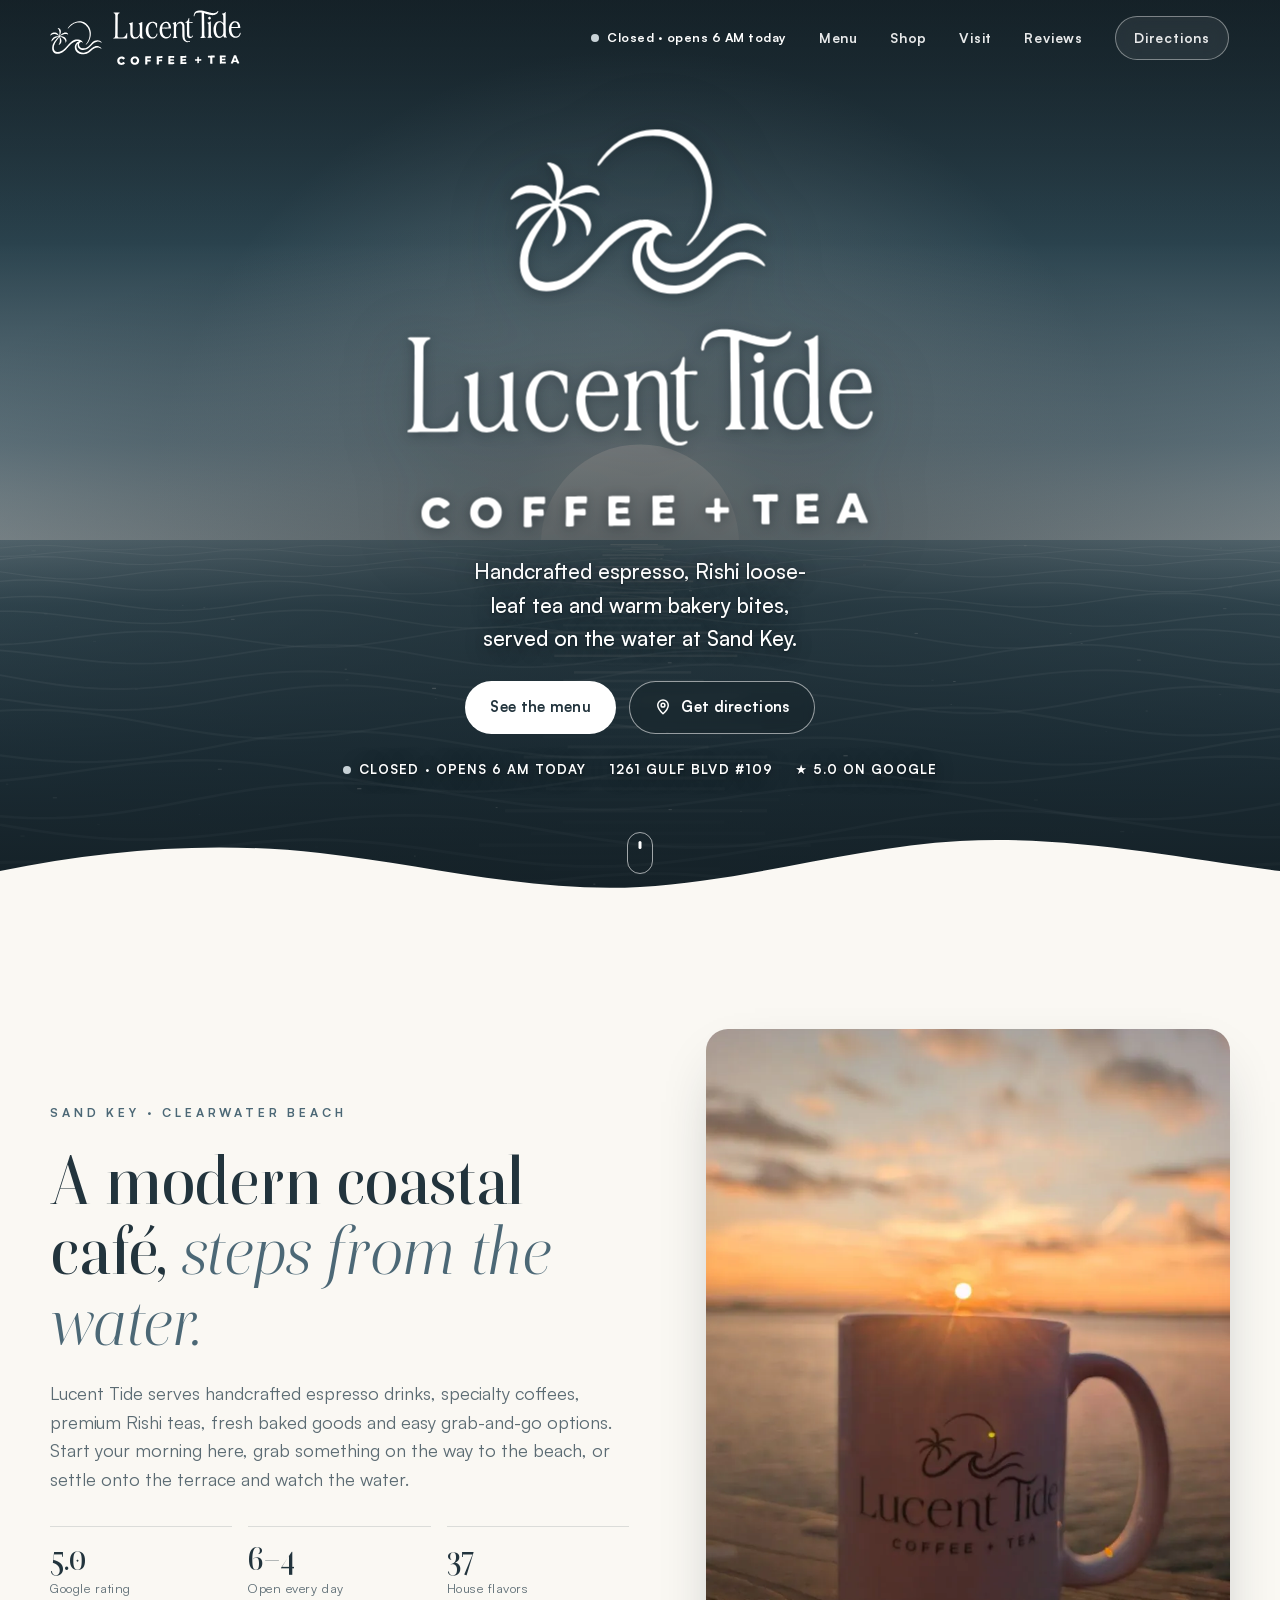
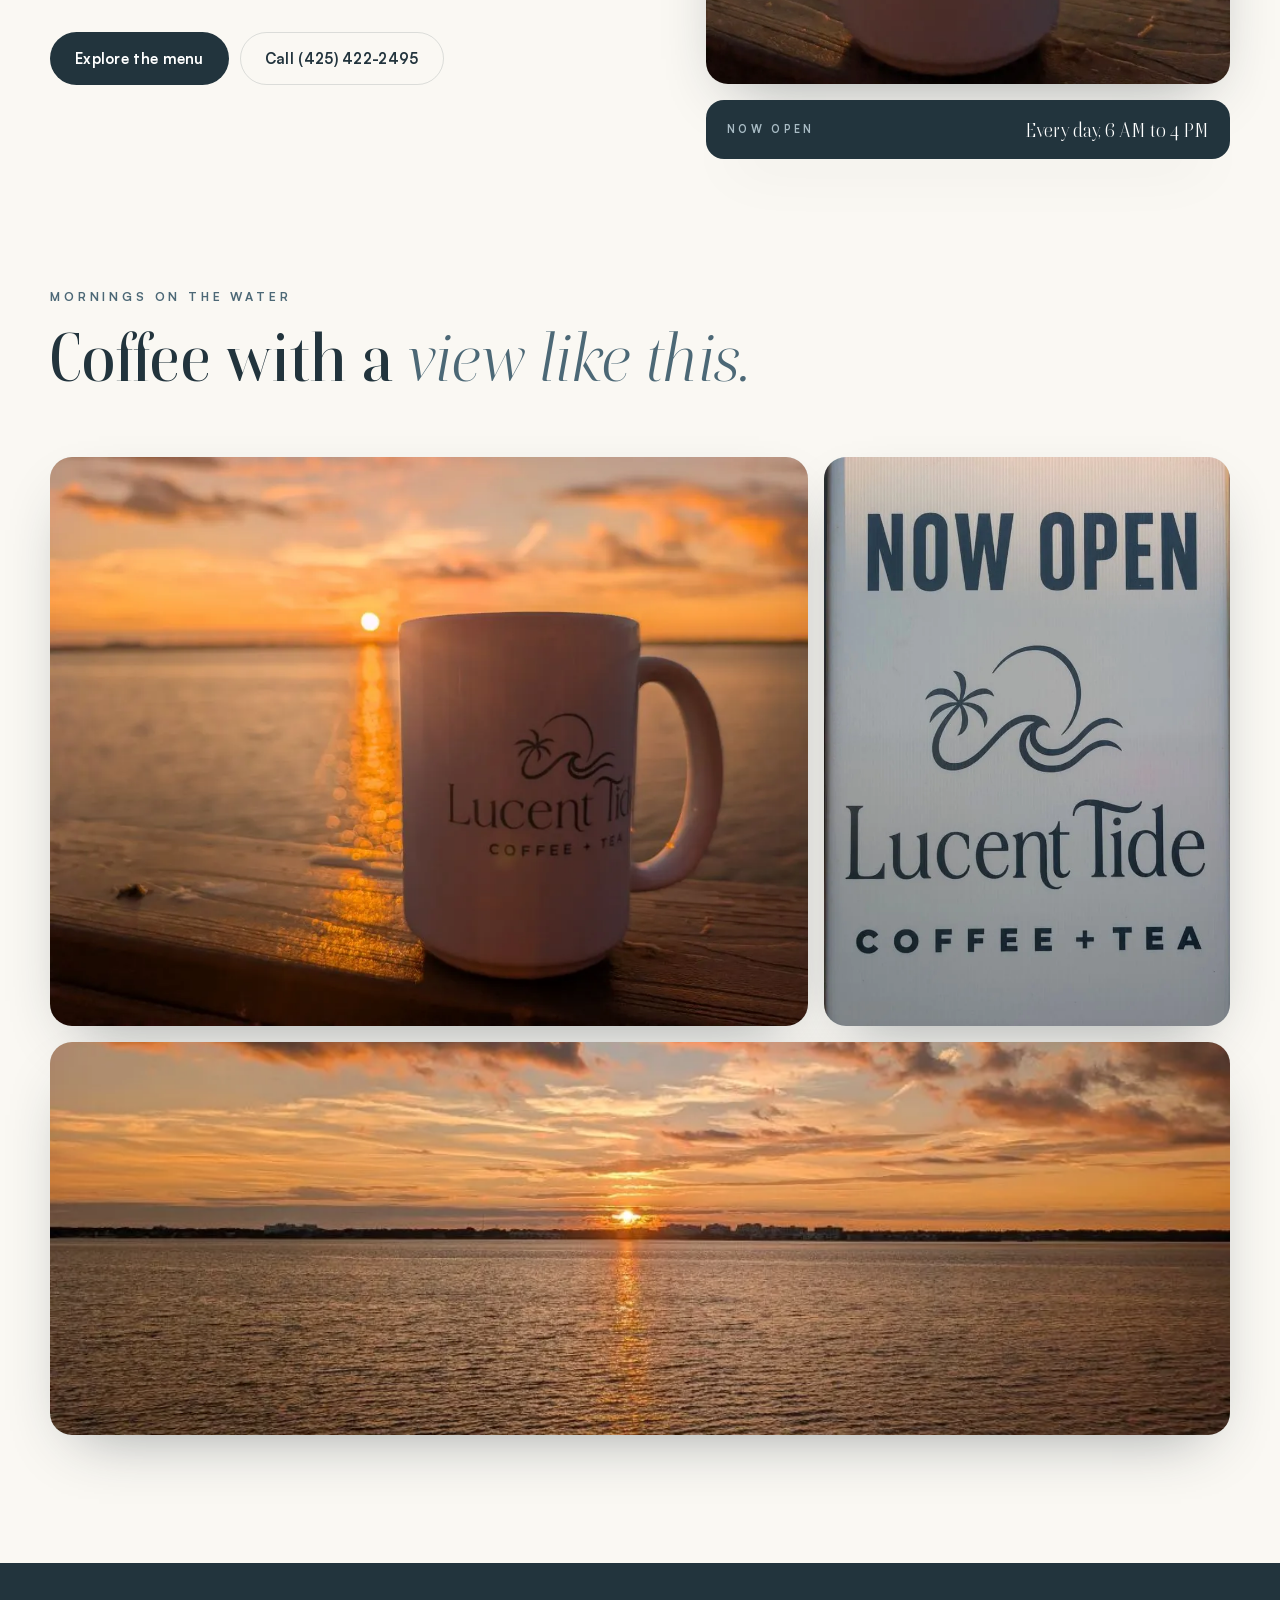
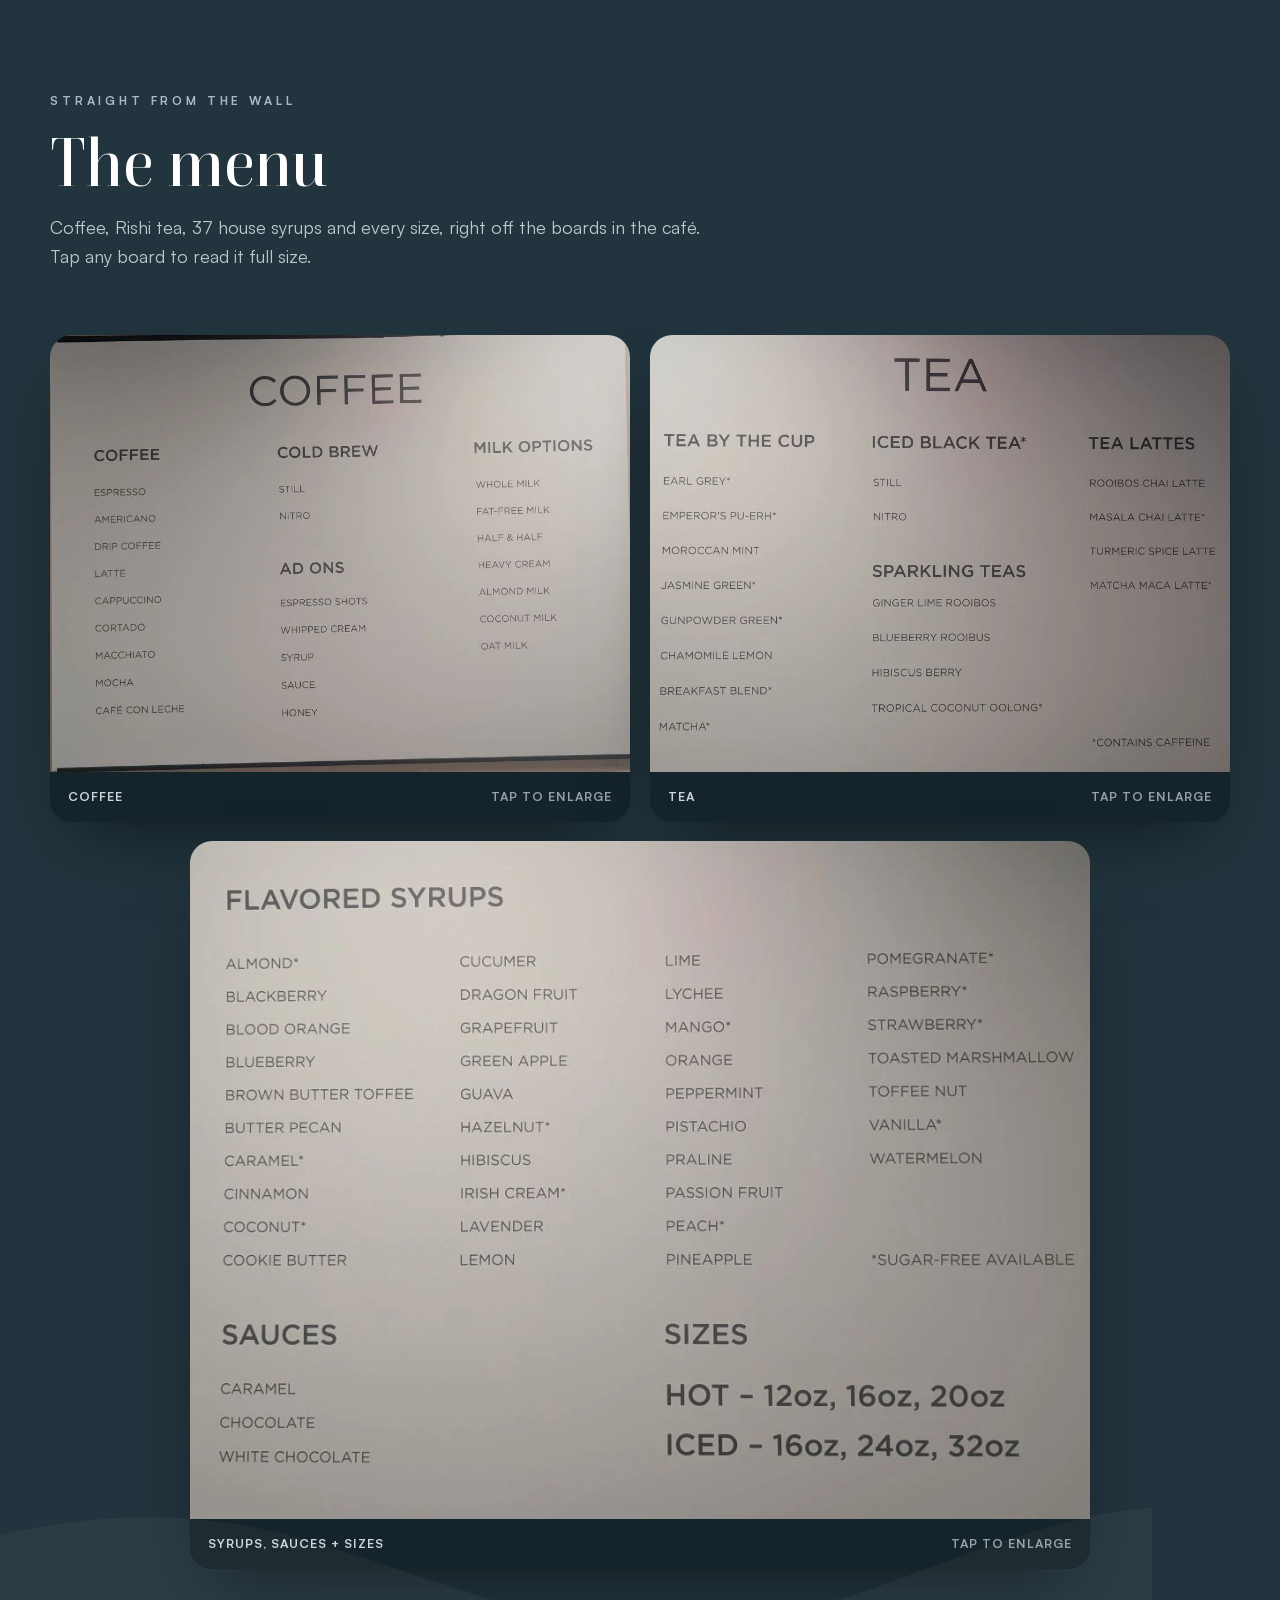
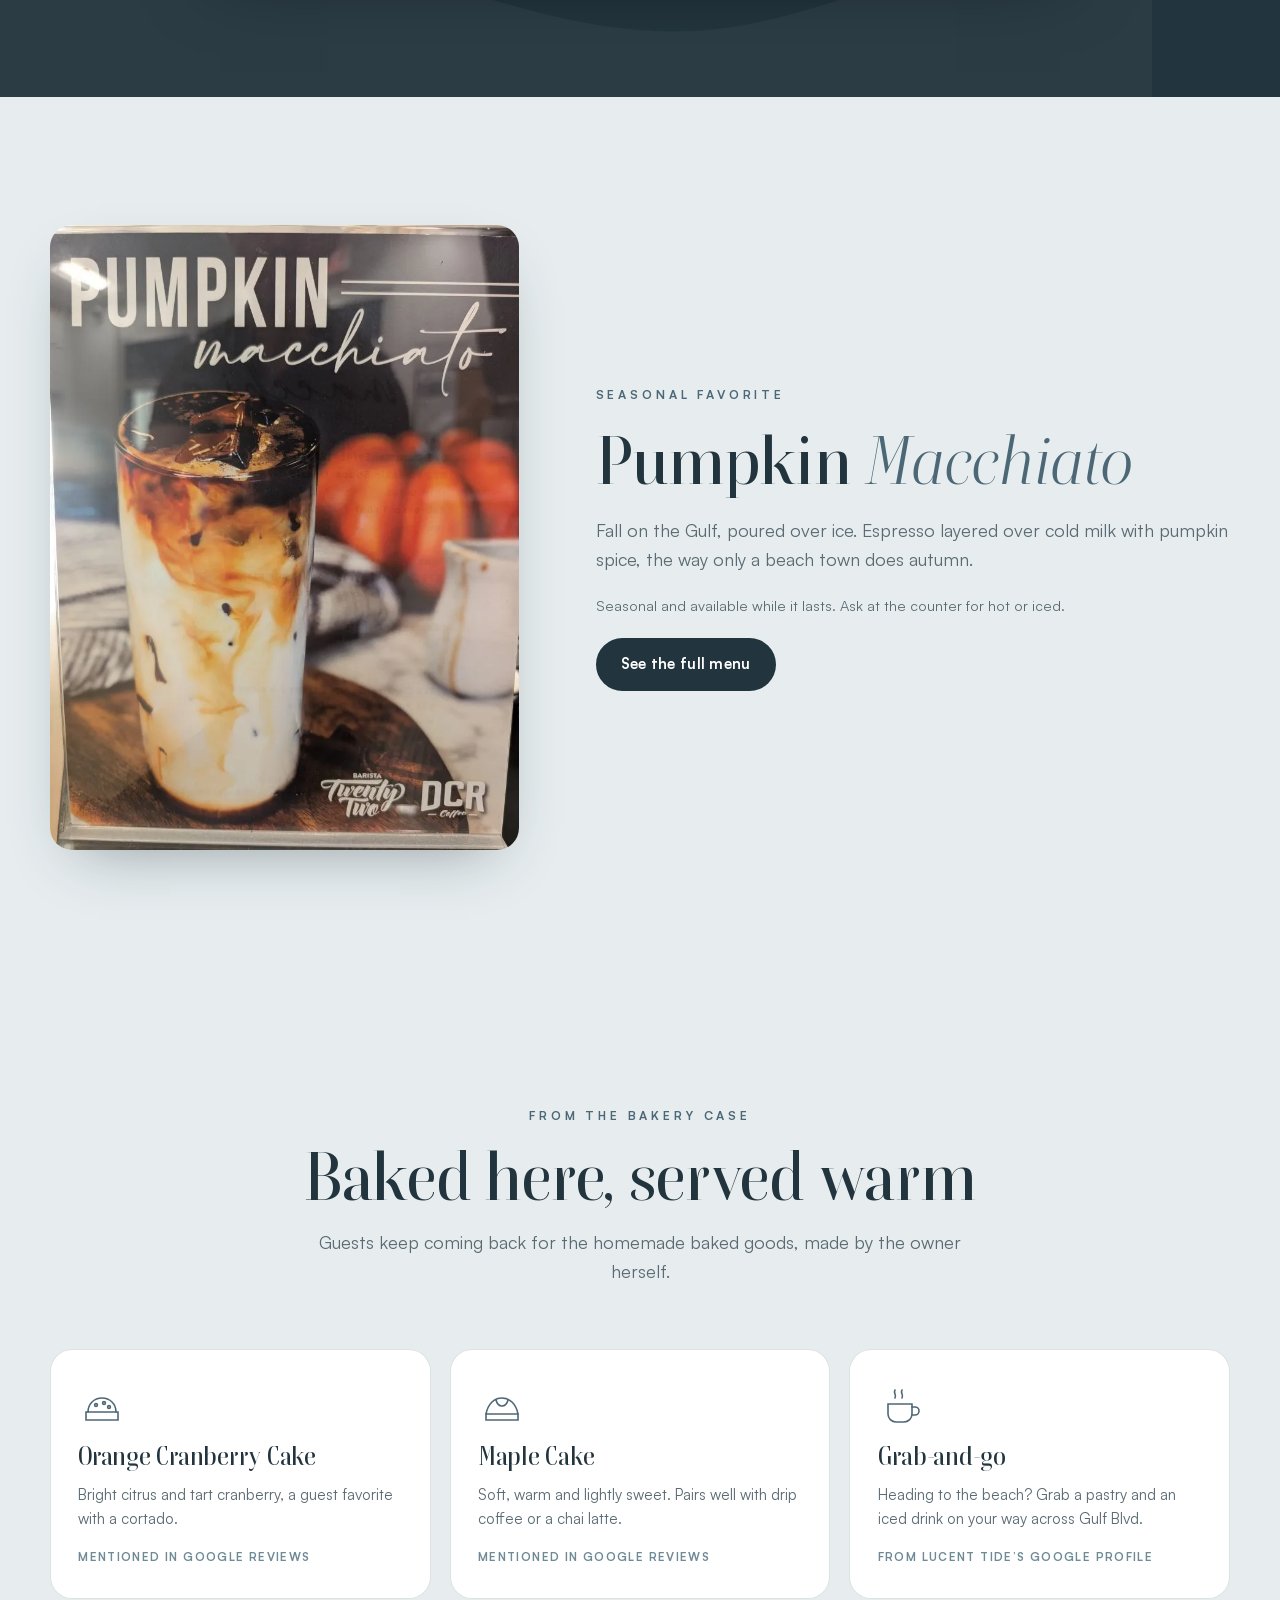
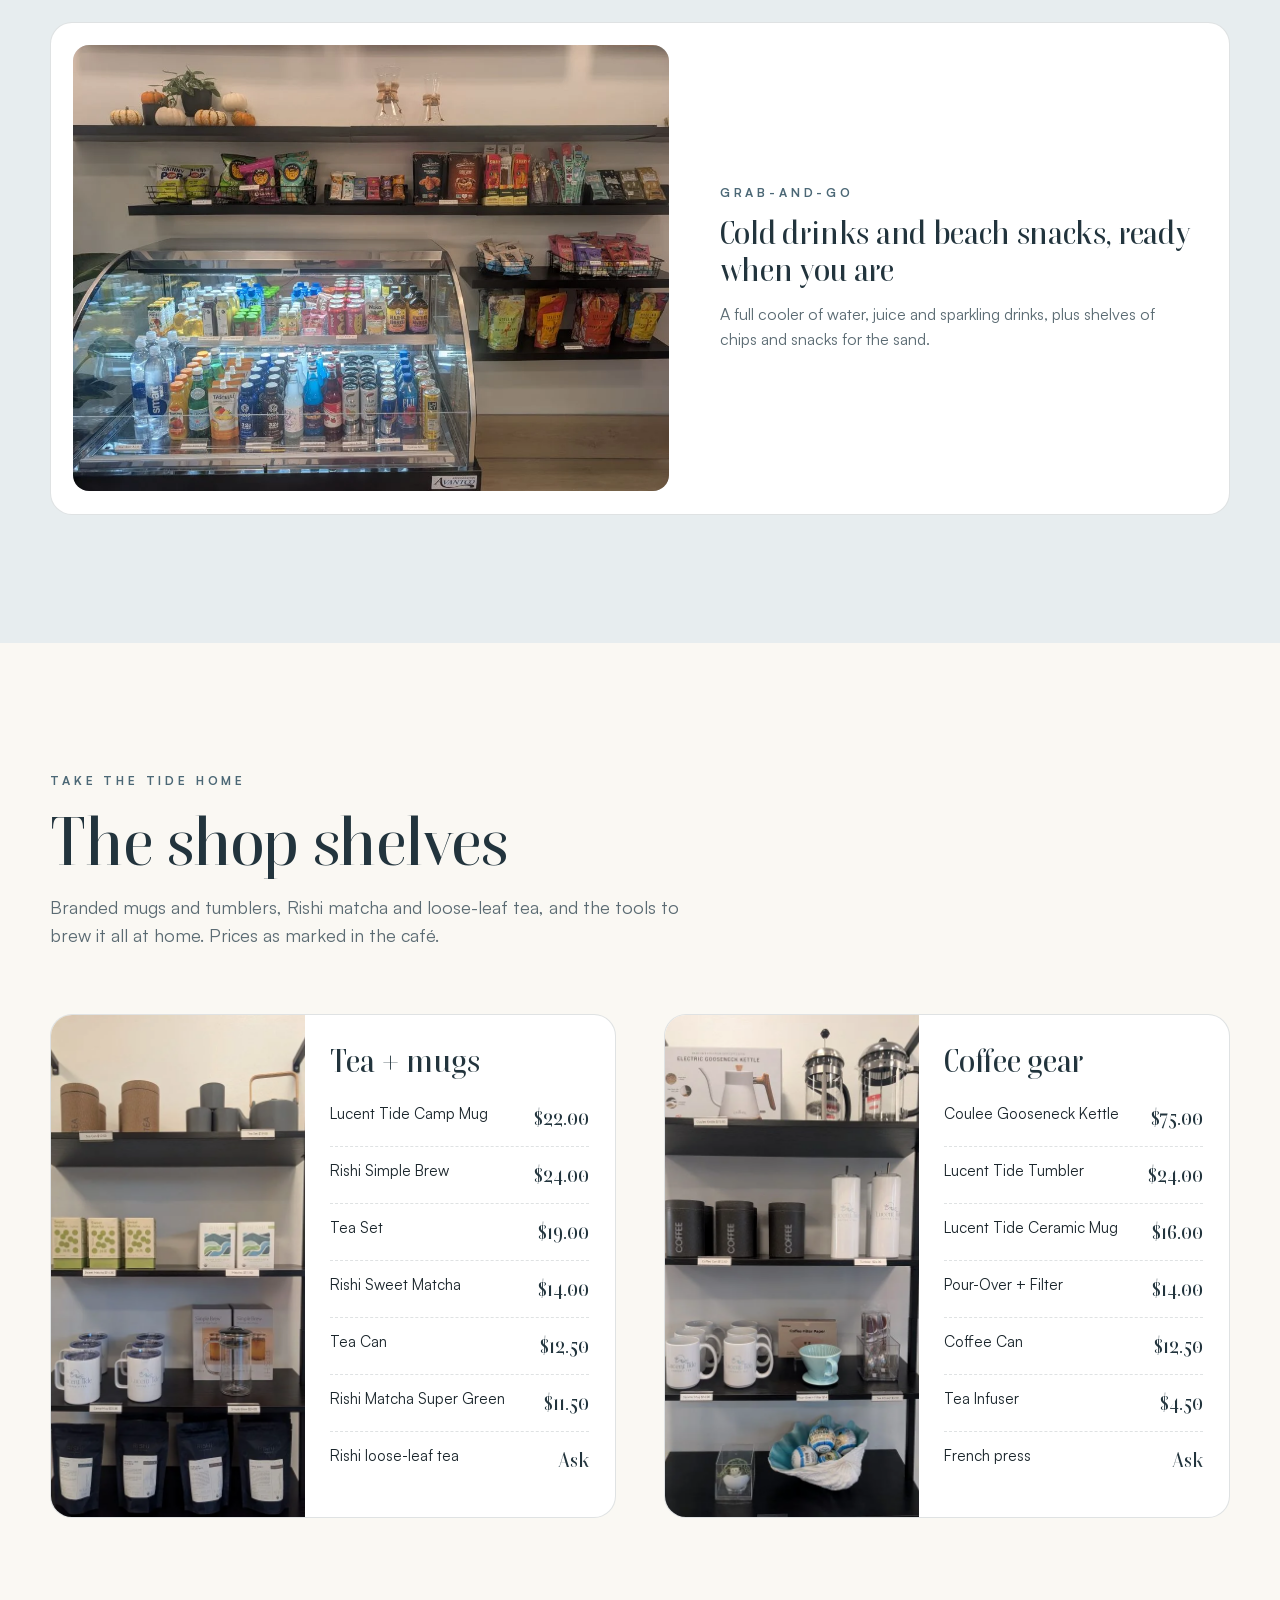
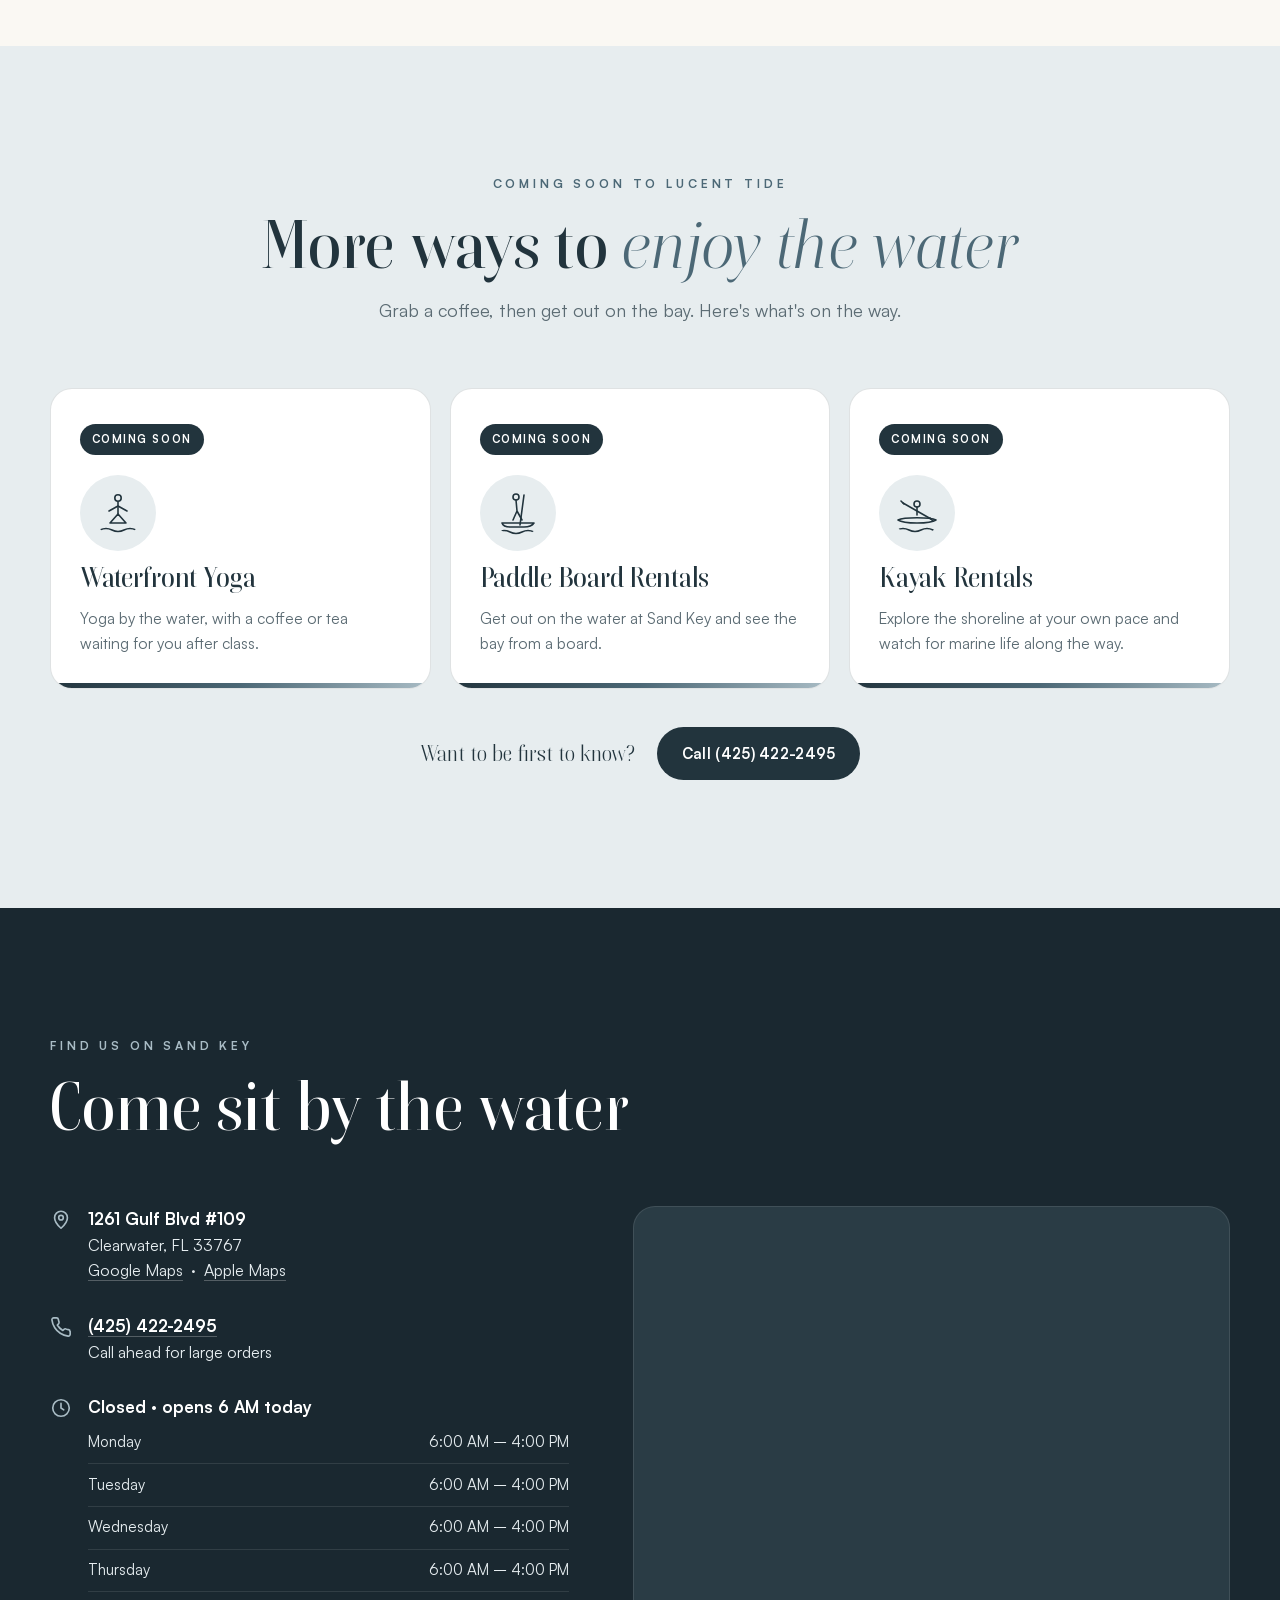
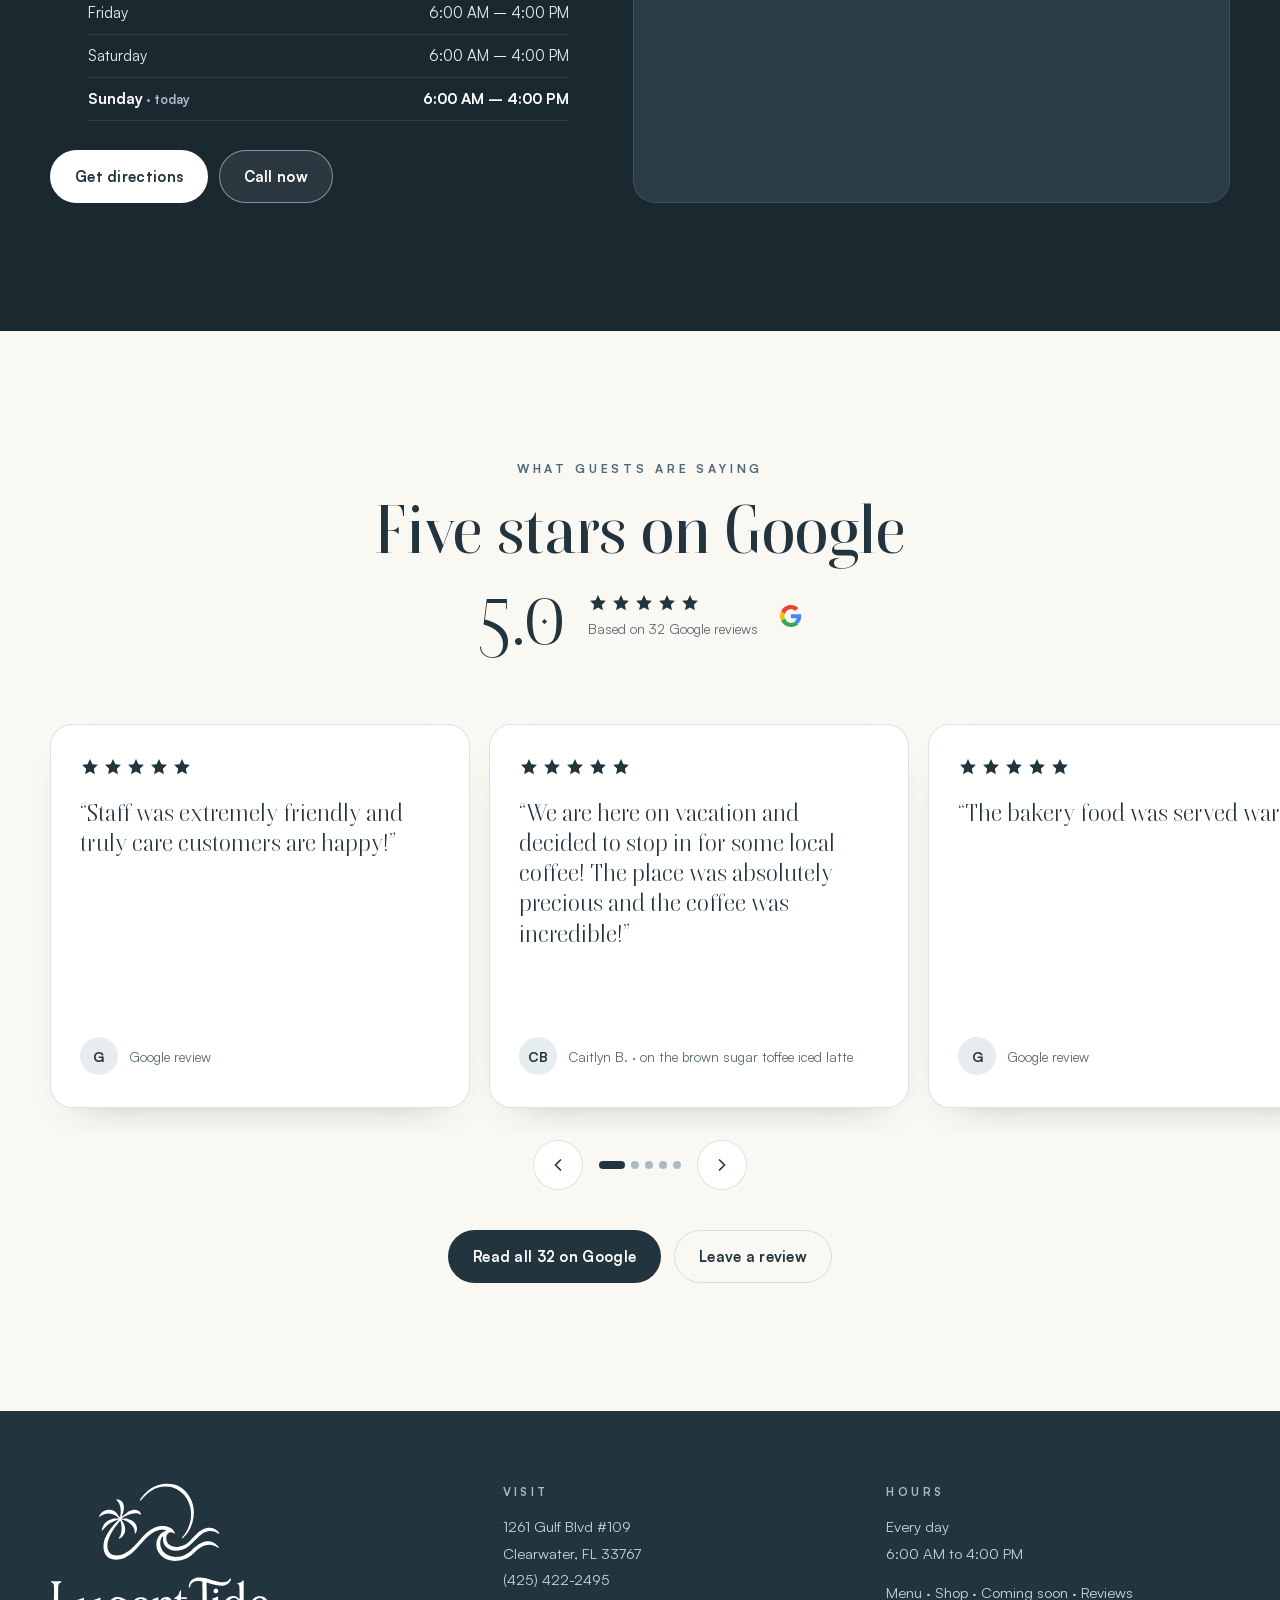
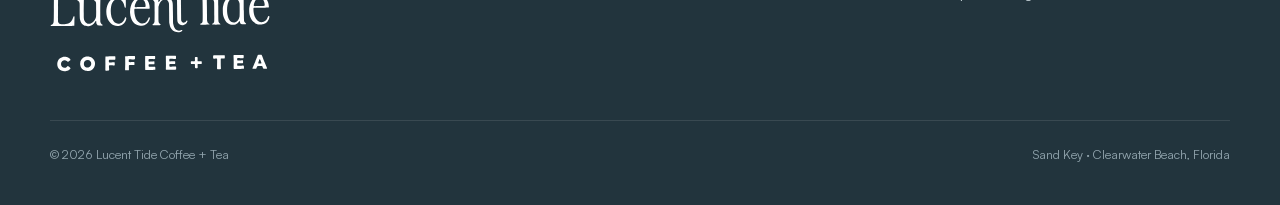
==== index.html @ 3ef70b36 "Replace typed menu with wall board photos, add grab-and-go photo, add Coming Soon: waterfront yoga, " ====
<!doctype html>
<html lang="en">
<head>
<meta charset="utf-8">
<meta name="viewport" content="width=device-width,initial-scale=1,viewport-fit=cover">
<title>Lucent Tide Coffee + Tea | Sand Key, Clearwater Beach</title>
<meta name="description" content="Lucent Tide Coffee + Tea on Sand Key, Clearwater Beach. Handcrafted espresso, nitro cold brew, Rishi loose-leaf teas, fresh baked goods and a terrace on the water. Open daily 6 AM to 4 PM.">
<meta name="theme-color" content="#22343D">
<meta property="og:title" content="Lucent Tide Coffee + Tea">
<meta property="og:description" content="Coffee + tea on the water at Sand Key, Clearwater Beach. Open daily 6 AM to 4 PM.">
<meta property="og:image" content="assets/og.jpg">
<meta property="og:type" content="website">
<link rel="icon" href="assets/favicon.svg" type="image/svg+xml">
<link rel="apple-touch-icon" href="assets/apple-touch-icon.png">
<link rel="preload" href="fonts/boska-500.woff2" as="font" type="font/woff2" crossorigin>
<link rel="preload" href="fonts/satoshi-500.woff2" as="font" type="font/woff2" crossorigin>
<link rel="stylesheet" href="fonts.css">
<link rel="stylesheet" href="styles.css?v=1794140794">
<script type="application/ld+json">
{"@context":"https://schema.org","@type":"CafeOrCoffeeShop","name":"Lucent Tide Coffee & Tea","image":"assets/og.jpg","telephone":"+1-425-422-2495","priceRange":"$","servesCuisine":["Coffee","Tea","Bakery"],
"address":{"@type":"PostalAddress","streetAddress":"1261 Gulf Blvd #109","addressLocality":"Clearwater","addressRegion":"FL","postalCode":"33767","addressCountry":"US"},
"openingHoursSpecification":[{"@type":"OpeningHoursSpecification","dayOfWeek":["Monday","Tuesday","Wednesday","Thursday","Friday","Saturday","Sunday"],"opens":"06:00","closes":"16:00"}],
"aggregateRating":{"@type":"AggregateRating","ratingValue":"5.0","reviewCount":"32"}}
</script>
</head>
<body>

<header class="top" id="top">
  <div class="wrap bar">
    <a class="brand" href="#hero" aria-label="Lucent Tide Coffee + Tea, home">
      <svg class="m" aria-hidden="true" xmlns="http://www.w3.org/2000/svg" viewBox="0 0 1430 925"><path fill="currentColor" fill-rule="evenodd" d="M928.3 917.0C986.3 912.3 1037.7 893.0 1082.0 859.3C1091.3 852.2 1116.2 830.8 1130.6 817.5C1175.3 776.2 1181.6 771.3 1213.0 753.2C1258.8 726.9 1312.5 720.2 1355.5 735.5C1378.4 743.6 1387.0 748.1 1402.1 759.4C1409.7 765.2 1413.7 766.3 1416.0 763.5C1419.5 759.2 1412.8 748.5 1396.1 731.9C1363.9 699.9 1326.1 685.3 1280.5 687.4C1262.4 688.3 1247.5 691.5 1229.5 698.7C1206.1 708.0 1177.9 723.4 1165.0 734.0C1162.5 736.0 1156.6 740.6 1151.9 744.1C1147.2 747.6 1140.9 752.6 1137.9 755.2C1134.9 757.8 1127.3 764.3 1121.0 769.7C1114.7 775.1 1106.6 782.2 1103.0 785.5C1086.9 800.5 1066.7 817.3 1055.5 824.9C1038.0 836.9 1032.8 840.0 1018.2 847.2C988.2 861.7 967.0 867.5 935.0 870.0C891.1 873.3 863.6 868.8 822.9 851.7C798.5 841.4 767.2 816.9 754.7 798.2C742.1 779.2 731.3 751.9 728.5 731.6C724.4 702.1 730.3 666.6 742.4 647.0C751.0 633.1 757.6 627.1 760.8 630.4C762.1 631.7 762.2 633.6 761.1 646.3C757.0 694.1 768.3 725.9 800.6 757.0C815.8 771.6 832.6 781.4 856.0 789.5C890.8 801.6 937.2 800.7 981.8 787.1C1001.3 781.2 1011.9 776.2 1040.5 759.2C1068.1 742.9 1097.7 716.3 1149.0 662.0C1177.6 631.8 1192.0 618.7 1218.0 599.3C1235.2 586.5 1267.6 572.4 1290.0 568.0C1332.6 559.7 1365.4 566.3 1403.5 590.9C1415.3 598.6 1418.4 599.9 1420.9 598.3C1425.8 595.3 1420.3 583.2 1408.4 570.8C1401.1 563.2 1378.7 546.8 1369.0 541.9C1326.9 521.0 1275.3 522.7 1227.5 546.7C1191.9 564.6 1172.7 580.5 1118.3 637.5C1065.9 692.3 1040.0 714.9 1014.6 727.7C1010.7 729.6 1006.0 732.2 1004.1 733.5C988.1 743.5 954.3 751.9 927.0 752.8C892.3 753.8 866.8 747.6 844.2 732.7C813.9 712.7 798.6 684.7 798.5 649.5C798.5 625.9 804.3 610.1 818.3 596.0C837.8 576.2 862.2 575.2 888.0 593.1C897.2 599.5 899.3 600.1 901.0 596.9C902.4 594.4 900.5 588.0 895.8 578.6C876.2 539.7 829.2 512.1 774.3 507.1C759.7 505.8 727.7 507.3 711.5 510.1C670.2 517.4 621.5 542.1 578.1 577.9C564.1 589.5 518.9 634.5 502.3 653.4C411.1 757.1 364.9 799.5 311.9 828.0C273.1 848.9 228.0 858.1 194.0 852.1C159.8 846.1 139.7 834.3 124.6 811.6C109.6 788.9 104.3 766.9 105.3 730.6C106.1 699.7 111.7 677.4 129.1 635.7C139.4 611.2 163.2 568.2 179.1 545.6C182.1 541.4 189.2 531.0 195.0 522.6C200.8 514.2 208.0 504.2 211.1 500.4C214.1 496.6 219.3 489.7 222.6 485.0C247.7 448.9 253.3 443.2 258.5 448.4C261.1 451.0 265.2 466.7 267.5 483.0C268.4 489.3 269.5 497.4 270.1 501.0C273.4 522.0 271.5 567.4 266.4 587.5C262.5 603.2 254.3 624.0 248.2 634.3C237.6 651.8 238.0 650.8 240.6 653.5C242.7 655.6 246.2 654.8 255.5 650.4C274.1 641.5 289.2 626.4 300.8 605.0C316.8 575.4 318.9 535.4 306.3 501.5C295.7 473.0 292.5 466.3 283.0 453.5C271.4 438.0 269.8 431.0 277.6 431.0C281.2 431.0 298.5 435.9 304.7 438.7C307.9 440.1 314.3 442.6 318.9 444.2C354.0 456.6 399.5 495.8 414.5 526.5C422.4 542.6 427.3 564.0 427.2 581.9C427.1 593.4 427.9 596.0 431.4 596.0C441.7 596.0 455.2 557.5 453.7 532.5C451.3 493.5 424.5 454.9 388.0 437.8C377.6 432.9 361.4 426.7 355.7 425.5C329.8 419.8 319.2 418.7 299.9 419.6C281.9 420.4 279.7 419.8 280.2 414.7C281.1 405.6 331.5 381.3 382.5 365.4C401.9 359.3 419.2 356.6 438.0 356.5C460.3 356.5 472.5 359.8 488.9 370.1C498.4 376.2 503.2 372.5 499.0 362.2C492.2 345.3 481.4 334.3 462.5 325.0C447.2 317.5 437.3 315.4 420.0 316.4C393.7 317.9 357.7 332.2 331.0 351.9C323.8 357.2 308.4 369.8 306.5 372.0C305.4 373.2 299.6 378.7 293.7 384.2C283.7 393.5 282.7 394.1 279.2 393.8C273.7 393.4 274.0 391.5 281.9 371.5C294.7 339.4 299.5 316.8 299.4 289.0C299.4 240.4 282.6 211.9 244.8 196.5C233.4 191.8 217.6 189.1 213.4 191.1C207.7 193.9 208.7 196.6 220.4 208.9C257.4 248.1 270.0 308.4 257.5 386.6C255.7 397.6 253.6 402.3 250.1 402.8C247.5 403.2 243.6 400.0 241.3 395.5C238.1 389.4 223.1 367.2 217.0 359.7C203.0 342.2 176.4 325.8 152.0 319.4C139.7 316.2 107.9 315.3 96.9 317.8C86.6 320.2 68.1 327.7 58.2 333.5C33.7 348.1 1.5 389.3 9.5 396.0C11.8 397.9 15.6 396.4 24.0 390.6C67.6 360.2 111.2 352.2 158.9 365.7C184.4 372.9 237.0 404.5 237.0 412.6C236.9 418.2 233.5 419.0 208.3 419.0C183.5 419.0 174.6 420.2 154.0 426.1C119.6 435.9 100.3 447.8 76.7 473.9C66.6 485.0 64.8 487.6 55.7 505.0C46.1 523.4 42.7 532.2 39.9 545.2C37.3 557.6 37.7 561.0 41.8 561.0C44.9 561.0 47.4 558.6 55.6 548.2C99.9 491.2 143.0 460.7 212.4 437.4C226.5 432.6 231.0 433.0 231.0 438.9C231.0 440.8 229.2 443.1 224.3 447.5C212.6 457.9 191.8 478.8 183.5 488.6C179.1 493.7 171.4 502.6 166.5 508.3C161.6 514.0 154.1 523.4 149.8 529.1C145.6 534.8 139.7 542.7 136.7 546.7C103.7 590.4 73.3 650.3 65.5 687.1C57.1 726.0 56.7 762.2 64.1 797.0C68.1 815.4 79.8 840.3 91.5 855.3C98.8 864.5 119.5 881.8 129.6 887.2C160.7 903.5 205.7 908.1 250.4 899.4C270.7 895.5 307.6 882.9 317.1 876.6C319.0 875.3 323.5 872.8 327.1 871.0C334.3 867.4 361.6 849.3 376.0 838.6C395.5 824.0 425.4 795.8 451.4 767.4C456.9 761.4 466.9 750.6 473.6 743.5C480.3 736.3 487.3 728.6 489.2 726.3C492.4 722.3 503.3 710.5 524.1 688.6C529.9 682.5 537.1 674.7 540.3 671.2C551.4 658.9 592.7 620.5 602.8 613.2C605.5 611.1 611.3 606.6 615.6 603.1C622.7 597.3 627.8 593.9 649.5 581.2C666.6 571.2 695.3 559.4 713.3 555.0C744.4 547.4 786.6 547.6 790.2 555.5C792.7 561.1 790.4 563.6 775.0 571.7C746.0 586.9 737.6 593.1 723.2 610.4C692.9 646.6 680.8 681.9 682.3 729.5C683.3 759.5 687.5 776.6 700.5 803.5C714.4 832.3 738.7 859.9 766.7 878.8C770.1 881.1 773.2 883.0 773.5 883.0C773.9 883.0 778.3 885.4 783.3 888.3C819.6 909.6 877.9 921.1 928.3 917.0ZM995.6 646.6C1007.8 637.8 1037.9 603.7 1052.1 582.8C1098.1 514.9 1123.3 434.1 1123.4 354.0C1123.4 319.2 1121.3 297.1 1115.5 272.4C1107.7 238.8 1098.8 212.6 1087.1 189.0C1061.9 138.0 1029.9 97.5 991.6 68.1C979.0 58.5 959.2 45.0 957.6 45.0C957.3 45.0 954.4 43.4 951.1 41.5C937.7 33.6 913.4 23.8 895.5 19.0C834.9 2.8 766.1 4.9 705.5 24.7C661.6 39.0 632.1 54.3 594.0 82.4C569.2 100.6 537.7 131.3 522.0 152.5C519.5 155.8 514.7 161.9 511.4 166.2C493.2 188.7 485.2 203.8 489.2 207.8C493.5 212.1 497.9 208.4 515.8 186.0C544.1 150.5 584.7 114.0 619.0 93.2C677.9 57.5 729.8 42.6 795.0 42.5C859.5 42.5 907.7 59.2 966.0 101.8C970.1 104.9 982.7 116.6 994.0 127.9C1013.1 147.1 1015.4 149.8 1027.8 167.8C1046.8 195.4 1054.6 209.9 1066.8 241.0C1076.4 265.2 1085.1 300.4 1088.1 327.5C1090.2 345.6 1089.9 396.6 1087.7 414.9C1082.9 454.0 1071.4 495.9 1055.9 531.0C1042.4 561.8 1021.1 598.2 1007.8 613.6C986.3 638.4 980.5 647.2 983.7 650.3C985.4 652.1 990.1 650.7 995.6 646.6Z"/></svg>
      <svg class="w" role="img" aria-label="Lucent Tide Coffee + Tea" xmlns="http://www.w3.org/2000/svg" viewBox="0 0 2591 1120"><path fill="currentColor" fill-rule="evenodd" d="M191.9 1110.3C208.2 1107.1 222.7 1099.4 234.1 1088.0C244.0 1078.0 244.0 1074.8 233.9 1067.2C231.5 1065.4 225.7 1061.0 221.1 1057.5C209.8 1048.9 208.6 1048.9 200.0 1057.8C182.9 1075.5 158.2 1076.2 141.5 1059.5C125.0 1043.1 125.6 1009.7 142.5 994.2C160.9 977.4 184.4 978.0 200.9 995.7C208.3 1003.5 208.9 1003.5 219.8 996.0C244.6 979.0 245.6 977.2 235.9 966.6C226.7 956.5 209.6 946.9 195.0 943.5C145.4 932.0 97.7 960.4 87.4 1007.6C84.8 1019.5 85.0 1039.9 87.9 1051.4C93.6 1074.6 111.3 1095.6 132.4 1104.2C152.5 1112.4 171.9 1114.4 191.9 1110.3ZM457.5 1107.9C508.5 1100.6 539.9 1052.1 527.5 1000.1C520.3 970.1 492.7 944.2 463.3 940.0C449.0 937.9 425.2 939.1 415.0 942.4C373.2 956.1 350.9 991.4 355.8 1036.2C359.8 1072.4 384.6 1099.6 420.5 1107.3C428.7 1109.1 447.5 1109.4 457.5 1107.9ZM693.2 1103.6C697.5 1101.7 697.7 1097.0 695.0 1063.8C693.0 1040.5 693.4 1040.2 719.8 1041.9C754.6 1044.1 760.2 1043.5 762.1 1037.1C763.8 1031.3 761.8 1009.1 759.5 1007.4C756.9 1005.5 742.5 1005.6 721.0 1007.7C695.1 1010.1 693.0 1009.1 693.0 993.5C693.0 982.3 694.5 977.5 698.7 975.9C700.7 975.1 709.2 975.0 727.0 975.5C768.7 976.7 764.8 976.9 767.6 973.7C769.9 971.0 770.0 970.3 770.0 955.6C770.0 942.0 769.8 939.9 768.1 937.9C765.9 935.1 768.2 935.2 725.5 936.8C707.9 937.5 685.1 938.0 674.8 937.8C658.5 937.5 655.9 937.7 654.4 939.2C652.9 940.7 652.7 947.5 652.3 1016.7C652.1 1058.4 651.9 1094.2 651.8 1096.4C651.6 1099.5 652.1 1100.7 654.5 1102.8C657.4 1105.2 657.4 1105.2 674.4 1104.8C683.8 1104.5 692.2 1104.0 693.2 1103.6ZM918.8 1101.1C930.7 1100.2 930.0 1102.0 929.3 1070.6C928.5 1037.8 927.9 1039.2 944.0 1038.8C949.8 1038.6 962.4 1038.9 972.2 1039.4C989.8 1040.3 989.8 1040.3 992.5 1037.6C995.1 1034.9 995.1 1034.9 994.8 1020.4C994.4 999.9 994.9 1000.2 963.0 1004.0C957.8 1004.7 948.7 1005.0 942.8 1004.8C927.9 1004.4 927.5 1004.0 927.5 988.4C927.5 970.7 925.5 971.5 965.0 972.4C990.9 972.9 996.9 972.8 998.4 971.7C1000.8 969.9 1001.9 963.4 1001.9 949.3C1002.0 931.5 1004.2 932.4 966.4 933.9C949.4 934.5 924.9 935.0 912.0 935.0C899.1 935.0 887.9 935.4 887.2 935.8C884.6 937.5 884.1 943.1 885.0 959.3C886.3 981.9 886.2 1043.0 884.9 1070.8C883.7 1095.9 884.1 1099.6 888.4 1100.5C889.5 1100.7 891.4 1101.1 892.5 1101.3C895.7 1102.0 909.7 1101.9 918.8 1101.1ZM1198.0 1097.0C1230.7 1097.1 1236.8 1096.9 1238.5 1095.6C1240.4 1094.2 1240.5 1093.1 1240.3 1077.9C1239.9 1055.1 1242.4 1056.7 1209.5 1058.8C1179.9 1060.7 1168.6 1060.6 1165.6 1058.7C1162.2 1056.4 1160.7 1050.4 1161.2 1040.7C1161.7 1028.2 1160.5 1028.6 1193.5 1029.5C1208.3 1029.9 1222.0 1030.2 1223.8 1030.3C1229.9 1030.4 1230.5 1028.7 1230.2 1013.2C1229.8 995.6 1229.7 995.4 1217.2 995.8C1212.4 995.9 1201.5 996.7 1193.0 997.5C1161.2 1000.5 1158.6 999.2 1160.5 981.3C1161.8 968.6 1166.7 966.9 1196.7 968.9C1241.0 971.8 1238.5 972.9 1238.5 950.5C1238.5 936.4 1238.3 934.9 1236.5 933.1C1234.6 931.2 1233.0 931.2 1179.1 931.7C1130.1 932.2 1123.5 932.5 1122.1 933.9C1119.5 936.5 1120.0 1094.8 1122.7 1096.8C1124.2 1098.0 1127.7 1098.1 1142.0 1097.5C1151.6 1097.1 1176.8 1096.9 1198.0 1097.0ZM1433.3 1094.5C1481.5 1094.5 1483.2 1094.4 1484.6 1092.6C1486.3 1090.3 1486.6 1062.8 1485.0 1058.6C1483.6 1054.9 1480.5 1054.5 1461.0 1055.9C1451.4 1056.6 1436.4 1057.4 1427.8 1057.7C1412.1 1058.3 1412.1 1058.3 1409.1 1055.2C1406.1 1052.2 1406.0 1052.0 1406.0 1042.2C1406.0 1025.1 1404.3 1025.8 1441.1 1027.0C1476.9 1028.1 1474.4 1029.2 1474.8 1012.3C1475.2 993.0 1474.9 992.6 1454.3 994.1C1446.7 994.6 1433.5 995.3 1424.9 995.7C1405.4 996.4 1405.0 996.1 1405.0 981.8C1405.0 964.5 1405.3 964.4 1460.7 967.9C1477.5 969.0 1481.0 968.5 1482.9 964.4C1484.3 961.3 1484.4 934.6 1483.0 932.0C1481.1 928.5 1476.7 928.0 1454.0 929.0C1442.2 929.5 1417.8 930.0 1399.9 930.0C1369.2 930.0 1367.2 930.1 1365.6 931.9C1364.0 933.6 1363.9 936.3 1364.5 962.6C1365.6 1016.6 1365.7 1052.5 1364.8 1070.5C1363.6 1094.9 1364.5 1096.7 1377.0 1095.3C1380.6 1094.9 1405.9 1094.5 1433.3 1094.5ZM2010.5 1086.8C2013.3 1084.6 2013.3 1084.6 2012.6 1067.1C2011.1 1028.5 2010.3 967.5 2011.3 965.3C2012.9 961.7 2016.9 961.0 2030.3 962.0C2059.2 964.3 2059.0 964.4 2059.0 944.8C2059.0 937.5 2058.5 929.9 2058.0 927.9C2056.3 921.9 2055.2 921.7 2029.9 923.0C2017.6 923.6 1988.9 924.0 1966.1 923.9C1915.9 923.6 1921.0 921.3 1921.0 943.5C1921.0 964.7 1920.9 964.6 1937.4 963.4C1958.7 961.9 1963.6 962.2 1966.2 964.8C1968.5 967.1 1968.5 967.1 1968.3 1000.3C1968.2 1018.6 1967.8 1044.8 1967.5 1058.5C1966.7 1091.6 1964.8 1089.0 1989.4 1089.0C2006.7 1089.0 2007.9 1088.9 2010.5 1086.8ZM2242.0 1085.0C2273.9 1085.0 2281.0 1084.8 2282.6 1083.6C2284.4 1082.3 2284.5 1080.9 2284.3 1066.6C2284.1 1050.4 2283.5 1047.5 2279.7 1046.1C2278.4 1045.6 2268.0 1045.8 2255.5 1046.6C2213.5 1049.2 2208.6 1048.9 2205.9 1043.8C2204.1 1040.5 2204.2 1022.7 2206.0 1020.5C2209.3 1016.5 2213.1 1015.9 2227.7 1017.0C2235.3 1017.5 2248.0 1018.1 2255.8 1018.2C2274.4 1018.6 2274.0 1018.9 2274.0 1001.9C2274.0 982.5 2273.9 982.4 2249.2 984.7C2239.5 985.6 2226.4 986.4 2220.2 986.4C2205.2 986.5 2204.0 985.5 2204.0 971.9C2204.0 956.9 2206.1 956.1 2240.5 957.9C2251.9 958.5 2264.8 959.0 2269.1 959.0C2280.0 959.0 2280.5 958.3 2281.4 940.7C2282.5 918.5 2282.3 918.4 2256.8 919.9C2246.7 920.5 2222.0 921.0 2201.8 921.0C2157.6 921.1 2160.4 920.0 2161.4 936.5C2163.2 965.7 2163.9 1005.0 2163.2 1039.5C2162.7 1060.7 2162.7 1078.9 2163.2 1080.7C2164.6 1085.9 2165.7 1086.2 2185.4 1085.6C2195.3 1085.2 2220.7 1085.0 2242.0 1085.0ZM2427.2 1081.8C2430.2 1080.7 2432.1 1077.3 2434.6 1068.0C2437.1 1058.8 2439.4 1054.5 2442.7 1053.2C2446.8 1051.7 2467.9 1050.8 2483.7 1051.6C2500.6 1052.5 2501.1 1052.8 2505.9 1067.1C2510.5 1081.1 2509.7 1080.6 2532.7 1081.3C2551.9 1081.9 2552.0 1081.9 2554.7 1079.6C2558.1 1076.7 2557.6 1074.5 2548.5 1055.0C2545.0 1047.6 2541.3 1039.2 2540.2 1036.5C2539.1 1033.8 2534.6 1023.1 2530.2 1012.8C2520.6 990.6 2506.9 956.2 2501.0 939.5C2492.6 915.3 2494.6 916.7 2469.5 917.2C2447.2 917.6 2447.7 917.3 2442.9 931.9C2441.2 937.2 2436.9 948.5 2433.5 957.0C2430.1 965.5 2423.6 982.0 2419.1 993.5C2410.1 1016.4 2409.6 1017.7 2394.4 1051.8C2379.5 1085.1 2379.2 1084.4 2406.5 1083.5C2416.4 1083.2 2425.7 1082.4 2427.2 1081.8ZM1737.1 1074.1C1739.9 1071.9 1739.9 1070.8 1738.7 1046.9C1737.6 1025.1 1735.9 1026.5 1762.4 1026.5C1788.7 1026.5 1787.5 1027.3 1787.5 1010.1C1787.5 992.7 1788.9 993.6 1762.9 994.5C1735.4 995.5 1737.5 997.5 1738.4 970.5C1739.3 944.8 1739.7 945.7 1725.3 945.2C1706.0 944.5 1705.6 945.0 1706.8 968.5C1707.3 977.7 1707.4 987.1 1706.9 989.3C1705.7 996.1 1705.1 996.3 1683.3 995.6C1658.8 994.9 1658.7 994.9 1658.2 1008.7C1657.7 1019.7 1659.1 1025.3 1662.5 1026.8C1664.2 1027.6 1670.6 1027.8 1683.7 1027.3C1709.5 1026.5 1707.6 1024.5 1707.2 1051.8C1706.8 1077.6 1705.8 1076.0 1723.1 1076.0C1733.1 1076.0 1735.1 1075.7 1737.1 1074.1ZM428.8 1067.1C410.2 1061.0 398.8 1045.4 398.9 1026.0C398.9 997.1 418.4 977.9 446.5 979.2C471.0 980.2 487.4 1000.5 485.8 1028.0C484.9 1043.4 472.7 1060.5 458.5 1066.0C450.3 1069.3 436.8 1069.7 428.8 1067.1ZM2455.8 1020.4C2451.1 1017.9 2451.3 1015.5 2458.0 995.8C2465.6 973.5 2466.4 972.0 2469.4 972.0C2473.1 972.0 2475.7 975.9 2481.8 991.1C2491.2 1014.1 2491.4 1015.6 2486.8 1020.0C2484.0 1022.6 2460.4 1023.0 2455.8 1020.4ZM1537.0 649.3C1552.9 644.1 1561.4 636.3 1557.9 630.2C1555.6 626.0 1550.7 626.1 1541.0 630.5C1526.2 637.2 1508.9 635.9 1492.0 626.9C1471.8 616.2 1457.2 590.2 1451.5 555.0C1449.4 542.1 1449.1 529.2 1447.9 420.5C1446.8 311.5 1446.6 308.5 1438.7 288.0C1429.7 264.2 1417.5 249.8 1400.5 242.7C1393.3 239.8 1388.7 238.9 1376.5 238.3C1349.3 237.0 1324.7 246.0 1307.6 263.5C1302.3 269.0 1296.1 276.7 1292.9 281.7C1289.9 286.4 1285.8 292.1 1283.7 294.3C1280.1 298.1 1279.8 298.2 1278.2 296.6C1276.7 295.1 1276.5 292.0 1276.4 270.0C1276.3 239.3 1275.9 238.6 1263.4 244.5C1249.0 251.3 1232.4 257.5 1222.7 259.6C1210.4 262.3 1208.4 263.2 1207.5 266.0C1206.6 268.9 1208.1 271.0 1215.1 276.0C1223.5 282.1 1228.6 289.7 1230.6 299.2C1232.9 310.2 1232.9 518.9 1230.7 529.7C1227.9 542.9 1222.1 551.9 1213.8 556.1C1206.4 559.9 1205.2 566.6 1211.5 569.0C1213.1 569.6 1230.2 569.7 1256.7 569.3C1296.2 568.7 1299.5 568.5 1301.2 566.8C1305.0 563.0 1302.3 558.4 1293.1 553.0C1288.0 550.0 1284.1 544.7 1281.1 536.6C1277.6 527.2 1276.9 505.6 1277.2 424.5L1277.5 351.5L1281.3 339.2C1288.3 315.9 1296.7 299.3 1306.1 289.9C1327.9 268.1 1362.9 261.6 1380.8 276.0C1389.4 282.9 1396.8 296.3 1400.3 311.5C1402.3 320.2 1402.4 324.1 1403.0 427.5C1403.6 534.5 1403.6 534.5 1406.3 549.0C1413.2 585.5 1417.9 596.6 1436.4 619.8C1448.0 634.3 1472.1 647.6 1493.0 651.0C1497.1 651.6 1501.2 652.3 1502.0 652.5C1507.2 653.7 1530.0 651.7 1537.0 649.3ZM467.5 578.4C492.7 572.2 510.6 559.2 528.5 534.2C538.1 520.8 539.7 519.3 542.6 521.4C544.1 522.5 544.5 524.8 545.1 535.2C545.8 550.0 548.8 557.7 556.9 565.8C564.5 573.4 565.7 573.7 589.1 574.5C612.8 575.3 617.4 574.9 619.6 571.4C622.3 567.3 620.7 564.5 613.1 560.1C601.9 553.5 596.2 544.6 593.5 529.3C591.6 518.3 591.3 345.0 593.1 287.4C593.8 267.5 594.0 250.1 593.6 248.6C592.4 243.9 589.0 244.2 576.6 250.0C563.0 256.5 537.5 265.5 530.0 266.5C516.2 268.4 514.2 274.6 525.4 281.0C533.9 285.8 538.4 292.1 541.6 303.7C544.0 312.4 544.7 457.6 542.4 469.0C537.5 492.6 525.4 515.2 509.8 529.5C494.8 543.2 484.0 549.1 469.0 551.6C442.3 556.0 421.7 545.1 408.3 519.4C401.1 505.7 398.9 496.9 398.0 478.5C397.0 456.5 397.8 292.7 399.1 270.2C400.7 242.5 400.2 242.1 379.6 252.0C372.7 255.2 364.6 258.6 361.6 259.5C358.6 260.4 353.2 262.2 349.8 263.6C346.3 265.0 339.7 266.7 335.1 267.5C324.9 269.3 322.0 271.0 322.0 274.9C322.0 278.2 323.9 280.0 330.0 282.7C340.4 287.3 347.1 298.1 349.1 313.5C349.9 320.0 350.1 336.1 349.7 371.0C348.9 431.9 350.2 488.4 352.5 498.9C360.6 535.4 373.4 554.9 398.9 570.0C415.7 579.9 446.4 583.7 467.5 578.4ZM151.4 578.1C286.7 577.1 285.4 577.1 286.6 572.6C286.8 571.5 287.2 556.1 287.4 538.5C287.6 520.9 288.1 497.7 288.5 487.0C289.4 465.3 289.1 464.0 283.0 464.0C278.7 464.0 275.8 468.6 271.5 482.5C261.1 515.8 238.5 543.1 214.9 550.8C194.9 557.3 164.7 560.1 135.3 558.1C108.8 556.3 100.8 550.7 95.6 530.3C93.6 522.5 93.6 528.6 94.9 362.0C95.5 280.9 96.2 190.0 96.3 160.0C96.6 106.7 96.7 105.3 98.9 98.0C103.8 81.8 112.6 71.8 126.3 66.9C131.7 65.0 134.0 62.5 134.0 58.5C134.0 52.1 136.2 52.3 72.3 52.7C14.8 53.0 14.5 53.0 12.8 55.1C8.5 60.3 11.1 64.8 20.3 67.9C34.0 72.7 41.0 80.9 45.5 97.6C47.2 103.6 47.5 153.8 46.5 228.5C46.3 242.2 45.9 310.9 45.5 381.0C44.8 519.9 44.5 528.6 40.5 540.5C35.9 554.2 30.3 560.4 19.3 564.0C11.3 566.6 8.0 569.3 8.0 573.0C8.0 577.6 12.2 580.2 18.5 579.5C20.7 579.2 80.5 578.6 151.4 578.1ZM821.2 576.0C849.1 570.6 874.4 551.3 887.1 526.0C894.4 511.4 899.9 491.4 898.6 484.4C897.3 478.0 888.5 474.5 884.5 478.9C883.6 480.0 881.7 484.8 880.4 489.5C876.5 503.1 870.9 514.3 862.5 524.5C850.8 538.9 841.3 545.4 825.5 549.6C798.1 556.9 770.3 548.1 751.9 526.4C742.9 515.7 728.0 486.6 724.6 473.0C714.2 430.9 712.8 392.9 720.0 349.9C725.1 319.5 741.1 288.4 758.0 276.1C779.5 260.4 795.6 257.0 816.6 263.7C839.1 270.9 853.3 284.9 865.3 311.5C871.2 324.8 872.2 328.0 875.6 345.0C878.8 361.2 879.8 363.0 885.8 363.0C893.4 363.0 893.1 364.7 893.2 315.9C893.3 292.0 893.0 271.5 892.6 270.3C891.1 265.8 881.7 261.0 850.7 248.9C812.3 234.0 768.3 236.0 738.1 253.9C677.6 289.9 648.8 380.8 670.1 468.2C677.8 499.6 693.7 527.9 714.8 547.4C743.2 573.7 780.9 583.8 821.2 576.0ZM1083.3 576.0C1124.3 572.1 1154.2 550.7 1168.1 515.1C1172.9 502.9 1177.0 488.7 1177.0 484.4C1177.0 479.6 1173.2 475.6 1168.7 475.6C1164.0 475.6 1162.3 477.3 1160.4 483.7C1152.4 511.1 1136.2 532.9 1116.5 542.8C1108.7 546.7 1093.8 549.3 1083.1 548.7C1059.5 547.4 1040.6 535.7 1022.2 511.0C1005.5 488.7 992.1 434.5 993.2 393.7C993.6 375.0 992.9 375.5 1019.9 376.5C1044.4 377.4 1087.5 377.4 1135.0 376.6C1175.7 375.8 1174.0 376.3 1174.0 364.2C1173.9 325.1 1158.3 283.8 1135.3 261.9C1108.9 236.9 1055.6 232.5 1019.0 252.3C1005.2 259.9 993.5 270.5 979.4 288.3C954.9 319.5 939.5 377.1 943.1 425.0C949.6 512.8 992.9 568.0 1061.6 575.9C1071.6 577.1 1071.5 577.1 1083.3 576.0ZM1574.6 568.5C1592.0 564.1 1606.2 552.5 1614.3 536.0C1620.8 522.9 1620.5 516.8 1613.5 515.4C1609.5 514.7 1606.1 517.3 1602.2 524.3C1588.6 548.4 1555.8 546.5 1548.0 521.2C1544.4 509.6 1544.0 503.2 1544.0 456.0C1544.0 430.4 1543.5 377.0 1542.9 337.3C1542.2 284.4 1542.2 264.5 1543.0 263.0C1545.0 259.3 1548.4 258.8 1563.5 259.9C1599.6 262.6 1607.6 262.5 1610.4 259.7C1613.3 256.8 1614.0 249.3 1611.9 244.6C1609.7 239.9 1607.4 239.6 1577.5 241.5C1562.3 242.4 1548.8 242.9 1547.4 242.6C1542.1 241.2 1541.8 238.3 1543.0 201.6C1544.1 167.0 1543.9 164.1 1540.1 162.1C1534.0 158.8 1530.6 162.7 1526.9 177.0C1517.6 212.6 1503.7 230.6 1475.5 243.5C1463.4 249.2 1461.1 251.9 1464.7 256.8C1466.7 259.4 1467.1 259.5 1479.3 260.0C1489.5 260.4 1492.3 260.8 1493.7 262.2C1496.3 264.9 1496.9 278.6 1497.0 343.0C1497.1 374.6 1497.5 425.7 1498.0 456.5C1498.9 520.2 1499.6 525.9 1507.7 541.3C1520.0 564.5 1546.9 575.5 1574.6 568.5ZM1830.4 564.4C1860.7 564.1 1875.8 563.6 1876.7 562.8C1880.2 559.9 1877.4 553.1 1872.0 551.5C1859.7 547.8 1853.8 538.7 1850.5 518.6C1849.3 511.0 1849.0 499.3 1849.0 461.3C1849.0 435.0 1848.5 382.0 1848.0 343.5C1847.4 305.0 1846.6 242.9 1846.1 205.5C1845.5 168.1 1844.6 122.9 1843.9 105.1C1842.2 62.1 1840.5 63.9 1873.5 75.0C1948.0 100.0 2012.3 109.5 2051.0 101.0C2083.6 93.9 2112.7 72.6 2126.0 46.1C2134.1 29.8 2133.9 20.0 2125.3 20.0C2121.5 20.0 2119.8 21.4 2110.0 33.1C2099.0 46.0 2081.0 56.8 2062.5 61.6C2049.1 65.0 2012.6 64.7 1995.0 61.1C1977.7 57.4 1944.0 49.1 1936.0 46.5C1931.9 45.2 1925.6 43.4 1922.0 42.5C1918.4 41.7 1909.2 39.0 1901.5 36.5C1836.7 16.0 1801.8 9.0 1763.5 8.8C1737.2 8.7 1726.9 10.0 1710.0 15.6C1669.7 29.1 1648.1 51.2 1638.1 89.1C1632.6 109.8 1632.3 123.0 1637.3 126.5C1643.4 130.8 1649.4 126.6 1650.5 117.4C1653.6 90.8 1668.8 69.8 1693.6 57.8C1708.4 50.7 1735.8 46.8 1756.5 49.0C1762.0 49.5 1771.1 50.4 1776.7 51.0C1786.6 51.9 1793.1 53.7 1794.4 55.9C1794.8 56.5 1795.3 96.1 1795.5 143.8C1795.6 191.5 1796.3 262.9 1797.0 302.5C1799.0 415.7 1798.9 516.7 1796.8 525.6C1793.5 540.0 1787.9 547.1 1777.0 551.1C1763.4 556.0 1765.7 567.1 1780.0 565.5C1783.0 565.2 1805.7 564.7 1830.4 564.4ZM2169.2 564.6C2192.7 560.1 2209.5 549.2 2224.4 528.8C2232.5 517.7 2234.1 517.9 2236.5 530.6C2239.0 543.5 2244.1 552.4 2251.3 556.3C2255.3 558.3 2257.0 558.5 2280.5 558.8C2305.5 559.2 2305.5 559.2 2307.9 556.6C2311.1 553.2 2310.0 549.4 2305.1 546.5C2298.4 542.5 2292.3 536.0 2289.7 530.2C2284.3 518.1 2284.1 514.4 2283.0 398.5C2282.2 316.1 2280.7 55.7 2281.0 45.8C2281.0 44.8 2279.9 43.3 2278.5 42.4C2275.1 40.2 2271.6 41.7 2265.5 48.1C2254.5 59.7 2238.6 67.4 2217.6 71.5C2208.0 73.3 2205.0 75.0 2205.0 78.9C2205.0 82.2 2207.1 84.3 2212.1 85.9C2221.3 88.8 2228.0 98.6 2230.0 111.8C2230.5 115.5 2231.5 142.6 2232.1 172.0C2232.8 201.4 2233.5 232.3 2233.7 240.7C2234.4 262.9 2232.6 264.6 2220.6 253.2C2197.7 231.3 2173.3 223.8 2140.4 228.5C2089.5 235.7 2057.7 269.9 2041.5 334.9C2035.2 360.0 2034.7 365.5 2035.4 401.5C2036.1 443.1 2037.7 452.2 2049.6 484.3C2064.0 523.1 2089.1 549.7 2121.3 560.5C2136.9 565.7 2155.2 567.3 2169.2 564.6ZM2003.7 562.5C2004.9 562.2 2006.4 561.0 2007.1 559.9C2009.1 556.1 2007.3 553.3 2000.1 548.5C1992.1 543.2 1988.0 537.6 1985.4 528.5C1983.0 519.5 1982.0 476.1 1981.6 346.3C1981.3 284.5 1980.9 233.6 1980.5 233.0C1979.1 230.8 1973.5 232.3 1962.6 237.9C1950.3 244.2 1934.7 249.8 1920.6 252.9C1905.9 256.1 1904.4 260.2 1915.5 266.9C1926.0 273.3 1930.8 282.5 1932.9 300.3C1934.4 312.8 1935.5 513.6 1934.1 523.4C1932.1 537.1 1927.2 544.9 1916.9 550.0C1909.5 553.8 1907.5 560.1 1913.0 562.6C1915.1 563.5 1999.5 563.4 2003.7 562.5ZM2505.0 559.6C2522.4 555.3 2542.2 544.9 2553.2 534.2C2564.9 522.9 2577.3 501.0 2581.6 484.2C2585.3 469.8 2584.8 465.5 2579.0 462.5C2572.7 459.2 2568.5 462.7 2565.1 474.0C2553.0 513.9 2524.1 536.6 2487.5 534.7C2453.9 533.0 2427.9 510.4 2411.2 468.5C2402.5 446.6 2396.0 409.5 2396.0 381.2C2396.0 362.7 2394.5 363.5 2426.8 364.4C2440.8 364.8 2479.6 364.8 2512.9 364.4C2584.8 363.5 2578.6 364.9 2577.5 349.7C2575.1 315.9 2566.7 288.9 2552.2 268.4C2533.9 242.5 2510.7 230.5 2476.4 229.3C2443.8 228.1 2418.3 237.3 2395.3 258.7C2370.0 282.2 2351.8 322.3 2347.0 365.5C2344.4 388.1 2346.0 424.8 2350.5 446.0C2356.8 476.1 2373.6 509.7 2391.5 527.5C2407.0 543.1 2433.0 556.9 2453.7 560.6C2464.2 562.4 2495.9 561.8 2505.0 559.6ZM2145.8 535.1C2113.1 524.6 2089.9 476.7 2085.9 411.4C2083.2 366.1 2090.2 316.8 2102.8 294.0C2124.6 254.2 2150.5 241.7 2186.3 253.6C2208.9 261.1 2228.3 286.8 2232.5 314.5C2234.6 328.8 2234.6 455.1 2232.5 467.3C2226.7 500.6 2206.7 527.4 2182.2 535.0C2173.5 537.7 2154.1 537.7 2145.8 535.1ZM999.5 356.0C993.8 349.6 1003.9 313.4 1017.1 293.0C1022.7 284.5 1036.1 271.3 1042.9 267.6C1057.1 260.0 1076.6 259.2 1089.9 265.6C1096.5 268.8 1107.9 280.1 1112.8 288.2C1120.0 300.2 1126.0 324.1 1126.0 340.8C1126.0 356.8 1130.5 355.4 1078.3 356.1C1054.2 356.5 1027.1 357.1 1018.0 357.5C1001.7 358.2 1001.5 358.2 999.5 356.0ZM2402.2 344.4C2396.6 340.5 2403.0 309.6 2413.3 291.0C2429.1 262.3 2446.0 250.7 2471.5 250.7C2491.8 250.8 2505.0 259.9 2516.9 282.0C2525.5 298.1 2531.4 328.7 2527.9 338.8C2526.2 343.8 2524.7 344.0 2484.0 343.9C2463.4 343.8 2441.3 344.3 2435.0 344.9C2417.9 346.5 2404.9 346.3 2402.2 344.4ZM1957.6 193.9C1981.1 189.7 1989.4 162.8 1972.7 145.1C1955.9 127.3 1922.2 144.6 1925.5 169.4C1927.3 183.3 1935.6 192.1 1949.0 194.3C1950.4 194.5 1951.5 194.8 1951.6 194.9C1951.6 194.9 1954.3 194.5 1957.6 193.9Z"/></svg>
    </a>
    <nav class="nav" aria-label="Main">
      <span class="status-pill"><i class="dot" id="dot"></i><span id="status">Open daily 6 AM to 4 PM</span></span>
      <a href="#menu">Menu</a>
      <a href="#shop">Shop</a>
      <a href="#visit">Visit</a>
      <a href="#reviews">Reviews</a>
      <a class="btn btn-ghost" href="https://www.google.com/maps/dir/?api=1&amp;destination=Lucent+Tide+Coffee+%26+Tea%2C+1261+Gulf+Blvd+%23109%2C+Clearwater%2C+FL+33767" target="_blank" rel="noopener">Directions</a>
    </nav>
  </div>
</header>

<main>
<!-- HERO -->
<section class="hero" id="hero" aria-label="Lucent Tide on the water">
  <canvas id="tide" aria-hidden="true"></canvas>
  <video id="heroVideo" poster="assets/hero-poster.jpg" muted playsinline webkit-playsinline loop autoplay preload="auto" aria-hidden="true" disablepictureinpicture>
    <source src="assets/hero-portrait.mp4" type="video/mp4" media="(orientation: portrait) and (max-width: 900px)"><source src="assets/hero.mp4" type="video/mp4">
  </video>
  <div class="scrim"></div>
  <div class="hero-inner">
    <h1 class="sr">Lucent Tide Coffee + Tea</h1>
    <svg class="lockup" role="img" aria-label="Lucent Tide Coffee + Tea logo" xmlns="http://www.w3.org/2000/svg" viewBox="0 0 2591 2225"><path fill="currentColor" fill-rule="evenodd" d="M191.9 2215.3C208.2 2212.1 222.7 2204.4 234.1 2193.0C244.0 2183.0 244.0 2179.8 233.9 2172.2C231.5 2170.4 225.7 2166.0 221.1 2162.5C209.8 2153.9 208.6 2153.9 200.0 2162.8C182.9 2180.5 158.2 2181.2 141.5 2164.5C125.0 2148.1 125.6 2114.7 142.5 2099.2C160.9 2082.4 184.4 2083.0 200.9 2100.7C208.3 2108.5 208.9 2108.5 219.8 2101.0C244.6 2084.0 245.6 2082.2 235.9 2071.6C226.7 2061.5 209.6 2051.9 195.0 2048.5C145.4 2037.0 97.7 2065.4 87.4 2112.6C84.8 2124.5 85.0 2144.9 87.9 2156.4C93.6 2179.6 111.3 2200.6 132.4 2209.2C152.5 2217.4 171.9 2219.4 191.9 2215.3ZM457.5 2212.9C508.5 2205.6 539.9 2157.1 527.5 2105.1C520.3 2075.1 492.7 2049.2 463.3 2045.0C449.0 2042.9 425.2 2044.1 415.0 2047.4C373.2 2061.1 350.9 2096.4 355.8 2141.2C359.8 2177.4 384.6 2204.6 420.5 2212.3C428.7 2214.1 447.5 2214.4 457.5 2212.9ZM693.2 2208.6C697.5 2206.7 697.7 2202.0 695.0 2168.8C693.0 2145.5 693.4 2145.2 719.8 2146.9C754.6 2149.1 760.2 2148.5 762.1 2142.1C763.8 2136.3 761.8 2114.1 759.5 2112.4C756.9 2110.5 742.5 2110.6 721.0 2112.7C695.1 2115.1 693.0 2114.1 693.0 2098.5C693.0 2087.3 694.5 2082.5 698.7 2080.9C700.7 2080.1 709.2 2080.0 727.0 2080.5C768.7 2081.7 764.8 2081.9 767.6 2078.7C769.9 2076.0 770.0 2075.3 770.0 2060.6C770.0 2047.0 769.8 2044.9 768.1 2042.9C765.9 2040.1 768.2 2040.2 725.5 2041.8C707.9 2042.5 685.1 2043.0 674.8 2042.8C658.5 2042.5 655.9 2042.7 654.4 2044.2C652.9 2045.7 652.7 2052.5 652.3 2121.7C652.1 2163.4 651.9 2199.2 651.8 2201.4C651.6 2204.5 652.1 2205.7 654.5 2207.8C657.4 2210.2 657.4 2210.2 674.4 2209.8C683.8 2209.5 692.2 2209.0 693.2 2208.6ZM918.8 2206.1C930.7 2205.2 930.0 2207.0 929.3 2175.6C928.5 2142.8 927.9 2144.2 944.0 2143.8C949.8 2143.6 962.4 2143.9 972.2 2144.4C989.8 2145.3 989.8 2145.3 992.5 2142.6C995.1 2139.9 995.1 2139.9 994.8 2125.4C994.4 2104.9 994.9 2105.2 963.0 2109.0C957.8 2109.7 948.7 2110.0 942.8 2109.8C927.9 2109.4 927.5 2109.0 927.5 2093.4C927.5 2075.7 925.5 2076.5 965.0 2077.4C990.9 2077.9 996.9 2077.8 998.4 2076.7C1000.8 2074.9 1001.9 2068.4 1001.9 2054.3C1002.0 2036.5 1004.2 2037.4 966.4 2038.9C949.4 2039.5 924.9 2040.0 912.0 2040.0C899.1 2040.0 887.9 2040.4 887.2 2040.8C884.6 2042.5 884.1 2048.1 885.0 2064.3C886.3 2086.9 886.2 2148.0 884.9 2175.8C883.7 2200.9 884.1 2204.6 888.4 2205.5C889.5 2205.7 891.4 2206.1 892.5 2206.3C895.7 2207.0 909.7 2206.9 918.8 2206.1ZM1198.0 2202.0C1230.7 2202.1 1236.8 2201.9 1238.5 2200.6C1240.4 2199.2 1240.5 2198.1 1240.3 2182.9C1239.9 2160.1 1242.4 2161.7 1209.5 2163.8C1179.9 2165.7 1168.6 2165.6 1165.6 2163.7C1162.2 2161.4 1160.7 2155.4 1161.2 2145.7C1161.7 2133.2 1160.5 2133.6 1193.5 2134.5C1208.3 2134.9 1222.0 2135.2 1223.8 2135.3C1229.9 2135.4 1230.5 2133.7 1230.2 2118.2C1229.8 2100.6 1229.7 2100.4 1217.2 2100.8C1212.4 2100.9 1201.5 2101.7 1193.0 2102.5C1161.2 2105.5 1158.6 2104.2 1160.5 2086.3C1161.8 2073.6 1166.7 2071.9 1196.7 2073.9C1241.0 2076.8 1238.5 2077.9 1238.5 2055.5C1238.5 2041.4 1238.3 2039.9 1236.5 2038.1C1234.6 2036.2 1233.0 2036.2 1179.1 2036.7C1130.1 2037.2 1123.5 2037.5 1122.1 2038.9C1119.5 2041.5 1120.0 2199.8 1122.7 2201.8C1124.2 2203.0 1127.7 2203.1 1142.0 2202.5C1151.6 2202.1 1176.8 2201.9 1198.0 2202.0ZM1433.3 2199.5C1481.5 2199.5 1483.2 2199.4 1484.6 2197.6C1486.3 2195.3 1486.6 2167.8 1485.0 2163.6C1483.6 2159.9 1480.5 2159.5 1461.0 2160.9C1451.4 2161.6 1436.4 2162.4 1427.8 2162.7C1412.1 2163.3 1412.1 2163.3 1409.1 2160.2C1406.1 2157.2 1406.0 2157.0 1406.0 2147.2C1406.0 2130.1 1404.3 2130.8 1441.1 2132.0C1476.9 2133.1 1474.4 2134.2 1474.8 2117.3C1475.2 2098.0 1474.9 2097.6 1454.3 2099.1C1446.7 2099.6 1433.5 2100.3 1424.9 2100.7C1405.4 2101.4 1405.0 2101.1 1405.0 2086.8C1405.0 2069.5 1405.3 2069.4 1460.7 2072.9C1477.5 2074.0 1481.0 2073.5 1482.9 2069.4C1484.3 2066.3 1484.4 2039.6 1483.0 2037.0C1481.1 2033.5 1476.7 2033.0 1454.0 2034.0C1442.2 2034.5 1417.8 2035.0 1399.9 2035.0C1369.2 2035.0 1367.2 2035.1 1365.6 2036.9C1364.0 2038.6 1363.9 2041.3 1364.5 2067.6C1365.6 2121.6 1365.7 2157.5 1364.8 2175.5C1363.6 2199.9 1364.5 2201.7 1377.0 2200.3C1380.6 2199.9 1405.9 2199.5 1433.3 2199.5ZM2010.5 2191.8C2013.3 2189.6 2013.3 2189.6 2012.6 2172.1C2011.1 2133.5 2010.3 2072.5 2011.3 2070.3C2012.9 2066.7 2016.9 2066.0 2030.3 2067.0C2059.2 2069.3 2059.0 2069.4 2059.0 2049.8C2059.0 2042.5 2058.5 2034.9 2058.0 2032.9C2056.3 2026.9 2055.2 2026.7 2029.9 2028.0C2017.6 2028.6 1988.9 2029.0 1966.1 2028.9C1915.9 2028.6 1921.0 2026.3 1921.0 2048.5C1921.0 2069.7 1920.9 2069.6 1937.4 2068.4C1958.7 2066.9 1963.6 2067.2 1966.2 2069.8C1968.5 2072.1 1968.5 2072.1 1968.3 2105.3C1968.2 2123.6 1967.8 2149.8 1967.5 2163.5C1966.7 2196.6 1964.8 2194.0 1989.4 2194.0C2006.7 2194.0 2007.9 2193.9 2010.5 2191.8ZM2242.0 2190.0C2273.9 2190.0 2281.0 2189.8 2282.6 2188.6C2284.4 2187.3 2284.5 2185.9 2284.3 2171.6C2284.1 2155.4 2283.5 2152.5 2279.7 2151.1C2278.4 2150.6 2268.0 2150.8 2255.5 2151.6C2213.5 2154.2 2208.6 2153.9 2205.9 2148.8C2204.1 2145.5 2204.2 2127.7 2206.0 2125.5C2209.3 2121.5 2213.1 2120.9 2227.7 2122.0C2235.3 2122.5 2248.0 2123.1 2255.8 2123.2C2274.4 2123.6 2274.0 2123.9 2274.0 2106.9C2274.0 2087.5 2273.9 2087.4 2249.2 2089.7C2239.5 2090.6 2226.4 2091.4 2220.2 2091.4C2205.2 2091.5 2204.0 2090.5 2204.0 2076.9C2204.0 2061.9 2206.1 2061.1 2240.5 2062.9C2251.9 2063.5 2264.8 2064.0 2269.1 2064.0C2280.0 2064.0 2280.5 2063.3 2281.4 2045.7C2282.5 2023.5 2282.3 2023.4 2256.8 2024.9C2246.7 2025.5 2222.0 2026.0 2201.8 2026.0C2157.6 2026.1 2160.4 2025.0 2161.4 2041.5C2163.2 2070.7 2163.9 2110.0 2163.2 2144.5C2162.7 2165.7 2162.7 2183.9 2163.2 2185.7C2164.6 2190.9 2165.7 2191.2 2185.4 2190.6C2195.3 2190.2 2220.7 2190.0 2242.0 2190.0ZM2427.2 2186.8C2430.2 2185.7 2432.1 2182.3 2434.6 2173.0C2437.1 2163.8 2439.4 2159.5 2442.7 2158.2C2446.8 2156.7 2467.9 2155.8 2483.7 2156.6C2500.6 2157.5 2501.1 2157.8 2505.9 2172.1C2510.5 2186.1 2509.7 2185.6 2532.7 2186.3C2551.9 2186.9 2552.0 2186.9 2554.7 2184.6C2558.1 2181.7 2557.6 2179.5 2548.5 2160.0C2545.0 2152.6 2541.3 2144.2 2540.2 2141.5C2539.1 2138.8 2534.6 2128.1 2530.2 2117.8C2520.6 2095.6 2506.9 2061.2 2501.0 2044.5C2492.6 2020.3 2494.6 2021.7 2469.5 2022.2C2447.2 2022.6 2447.7 2022.3 2442.9 2036.9C2441.2 2042.2 2436.9 2053.5 2433.5 2062.0C2430.1 2070.5 2423.6 2086.9 2419.1 2098.5C2410.1 2121.4 2409.6 2122.7 2394.4 2156.8C2379.5 2190.1 2379.2 2189.4 2406.5 2188.5C2416.4 2188.2 2425.7 2187.4 2427.2 2186.8ZM1737.1 2179.1C1739.9 2176.9 1739.9 2175.8 1738.7 2151.9C1737.6 2130.1 1735.9 2131.5 1762.4 2131.5C1788.7 2131.5 1787.5 2132.3 1787.5 2115.1C1787.5 2097.7 1788.9 2098.6 1762.9 2099.5C1735.4 2100.5 1737.5 2102.5 1738.4 2075.5C1739.3 2049.8 1739.7 2050.7 1725.3 2050.2C1706.0 2049.5 1705.6 2050.0 1706.8 2073.5C1707.3 2082.7 1707.4 2092.1 1706.9 2094.3C1705.7 2101.1 1705.1 2101.3 1683.3 2100.6C1658.8 2099.9 1658.7 2099.9 1658.2 2113.7C1657.7 2124.7 1659.1 2130.3 1662.5 2131.8C1664.2 2132.6 1670.6 2132.8 1683.7 2132.3C1709.5 2131.5 1707.6 2129.5 1707.2 2156.8C1706.8 2182.6 1705.8 2181.0 1723.1 2181.0C1733.1 2181.0 1735.1 2180.7 1737.1 2179.1ZM428.8 2172.1C410.2 2166.0 398.8 2150.4 398.9 2131.0C398.9 2102.1 418.4 2082.9 446.5 2084.2C471.0 2085.2 487.4 2105.5 485.8 2133.0C484.9 2148.4 472.7 2165.5 458.5 2171.0C450.3 2174.3 436.8 2174.7 428.8 2172.1ZM2455.8 2125.4C2451.1 2122.9 2451.3 2120.5 2458.0 2100.8C2465.6 2078.5 2466.4 2077.0 2469.4 2077.0C2473.1 2077.0 2475.7 2080.9 2481.8 2096.1C2491.2 2119.1 2491.4 2120.6 2486.8 2125.0C2484.0 2127.6 2460.4 2128.0 2455.8 2125.4ZM1537.0 1754.3C1552.9 1749.1 1561.4 1741.3 1557.9 1735.2C1555.6 1731.0 1550.7 1731.1 1541.0 1735.5C1526.2 1742.2 1508.9 1740.9 1492.0 1731.9C1471.8 1721.2 1457.2 1695.2 1451.5 1660.0C1449.4 1647.1 1449.1 1634.2 1447.9 1525.5C1446.8 1416.5 1446.6 1413.5 1438.7 1393.0C1429.7 1369.2 1417.5 1354.8 1400.5 1347.7C1393.3 1344.8 1388.7 1343.9 1376.5 1343.3C1349.3 1342.0 1324.7 1351.0 1307.6 1368.5C1302.3 1374.0 1296.1 1381.7 1292.9 1386.7C1289.9 1391.4 1285.8 1397.1 1283.7 1399.3C1280.1 1403.1 1279.8 1403.2 1278.2 1401.6C1276.7 1400.1 1276.5 1397.0 1276.4 1375.0C1276.3 1344.3 1275.9 1343.6 1263.4 1349.5C1249.0 1356.3 1232.4 1362.5 1222.7 1364.6C1210.4 1367.3 1208.4 1368.2 1207.5 1371.0C1206.6 1373.9 1208.1 1376.0 1215.1 1381.0C1223.5 1387.1 1228.6 1394.7 1230.6 1404.2C1232.9 1415.2 1232.9 1623.9 1230.7 1634.7C1227.9 1647.9 1222.1 1656.9 1213.8 1661.1C1206.4 1664.9 1205.2 1671.6 1211.5 1674.0C1213.1 1674.6 1230.2 1674.7 1256.7 1674.3C1296.2 1673.7 1299.5 1673.5 1301.2 1671.8C1305.0 1668.0 1302.3 1663.4 1293.1 1658.0C1288.0 1655.0 1284.1 1649.7 1281.1 1641.6C1277.6 1632.2 1276.9 1610.6 1277.2 1529.5L1277.5 1456.5L1281.3 1444.2C1288.3 1420.9 1296.7 1404.3 1306.1 1394.9C1327.9 1373.1 1362.9 1366.6 1380.8 1381.0C1389.4 1387.9 1396.8 1401.3 1400.3 1416.5C1402.3 1425.2 1402.4 1429.1 1403.0 1532.5C1403.6 1639.5 1403.6 1639.5 1406.3 1654.0C1413.2 1690.5 1417.9 1701.6 1436.4 1724.8C1448.0 1739.3 1472.1 1752.6 1493.0 1756.0C1497.1 1756.6 1501.2 1757.3 1502.0 1757.5C1507.2 1758.7 1530.0 1756.7 1537.0 1754.3ZM467.5 1683.4C492.7 1677.2 510.6 1664.2 528.5 1639.2C538.1 1625.8 539.7 1624.3 542.6 1626.4C544.1 1627.5 544.5 1629.8 545.1 1640.2C545.8 1655.0 548.8 1662.7 556.9 1670.8C564.5 1678.4 565.7 1678.7 589.1 1679.5C612.8 1680.3 617.4 1679.9 619.6 1676.4C622.3 1672.3 620.7 1669.5 613.1 1665.1C601.9 1658.5 596.2 1649.6 593.5 1634.3C591.6 1623.3 591.3 1450.0 593.1 1392.4C593.8 1372.5 594.0 1355.1 593.6 1353.6C592.4 1348.9 589.0 1349.2 576.6 1355.0C563.0 1361.5 537.5 1370.5 530.0 1371.5C516.2 1373.4 514.2 1379.6 525.4 1386.0C533.9 1390.8 538.4 1397.1 541.6 1408.7C544.0 1417.4 544.7 1562.6 542.4 1574.0C537.5 1597.6 525.4 1620.2 509.8 1634.5C494.8 1648.2 484.0 1654.1 469.0 1656.6C442.3 1661.0 421.7 1650.1 408.3 1624.4C401.1 1610.7 398.9 1601.9 398.0 1583.5C397.0 1561.5 397.8 1397.7 399.1 1375.2C400.7 1347.5 400.2 1347.1 379.6 1357.0C372.7 1360.2 364.6 1363.6 361.6 1364.5C358.6 1365.4 353.2 1367.2 349.8 1368.6C346.3 1370.0 339.7 1371.7 335.1 1372.5C324.9 1374.3 322.0 1376.0 322.0 1379.9C322.0 1383.2 323.9 1385.0 330.0 1387.7C340.4 1392.3 347.1 1403.1 349.1 1418.5C349.9 1425.0 350.1 1441.1 349.7 1476.0C348.9 1536.9 350.2 1593.4 352.5 1603.9C360.6 1640.4 373.4 1659.9 398.9 1675.0C415.7 1684.9 446.4 1688.7 467.5 1683.4ZM151.4 1683.1C286.7 1682.1 285.4 1682.1 286.6 1677.6C286.8 1676.5 287.2 1661.1 287.4 1643.5C287.6 1625.9 288.1 1602.7 288.5 1592.0C289.4 1570.3 289.1 1569.0 283.0 1569.0C278.7 1569.0 275.8 1573.6 271.5 1587.5C261.1 1620.8 238.5 1648.1 214.9 1655.8C194.9 1662.3 164.7 1665.1 135.3 1663.1C108.8 1661.3 100.8 1655.7 95.6 1635.3C93.6 1627.5 93.6 1633.6 94.9 1467.0C95.5 1385.9 96.2 1295.0 96.3 1265.0C96.6 1211.7 96.7 1210.3 98.9 1203.0C103.8 1186.8 112.6 1176.8 126.3 1171.9C131.7 1170.0 134.0 1167.5 134.0 1163.5C134.0 1157.1 136.2 1157.3 72.3 1157.7C14.8 1158.0 14.5 1158.0 12.8 1160.1C8.5 1165.3 11.1 1169.8 20.3 1172.9C34.0 1177.7 41.0 1185.9 45.5 1202.6C47.2 1208.6 47.5 1258.8 46.5 1333.5C46.3 1347.2 45.9 1415.9 45.5 1486.0C44.8 1624.9 44.5 1633.6 40.5 1645.5C35.9 1659.2 30.3 1665.4 19.3 1669.0C11.3 1671.6 8.0 1674.3 8.0 1678.0C8.0 1682.6 12.2 1685.2 18.5 1684.5C20.7 1684.2 80.5 1683.6 151.4 1683.1ZM821.2 1681.0C849.1 1675.6 874.4 1656.3 887.1 1631.0C894.4 1616.4 899.9 1596.4 898.6 1589.4C897.3 1583.0 888.5 1579.5 884.5 1583.9C883.6 1585.0 881.7 1589.8 880.4 1594.5C876.5 1608.1 870.9 1619.3 862.5 1629.5C850.8 1643.9 841.3 1650.4 825.5 1654.6C798.1 1661.9 770.3 1653.1 751.9 1631.4C742.9 1620.7 728.0 1591.6 724.6 1578.0C714.2 1535.9 712.8 1497.9 720.0 1454.9C725.1 1424.5 741.1 1393.4 758.0 1381.1C779.5 1365.4 795.6 1362.0 816.6 1368.7C839.1 1375.9 853.3 1389.9 865.3 1416.5C871.2 1429.8 872.2 1433.0 875.6 1450.0C878.8 1466.2 879.8 1468.0 885.8 1468.0C893.4 1468.0 893.1 1469.7 893.2 1420.9C893.3 1397.0 893.0 1376.5 892.6 1375.3C891.1 1370.8 881.7 1366.0 850.7 1353.9C812.3 1339.0 768.3 1341.0 738.1 1358.9C677.6 1394.9 648.8 1485.8 670.1 1573.2C677.8 1604.6 693.7 1632.9 714.8 1652.4C743.2 1678.7 780.9 1688.8 821.2 1681.0ZM1083.3 1681.0C1124.3 1677.1 1154.2 1655.7 1168.1 1620.1C1172.9 1607.9 1177.0 1593.7 1177.0 1589.4C1177.0 1584.6 1173.2 1580.6 1168.7 1580.6C1164.0 1580.6 1162.3 1582.3 1160.4 1588.7C1152.4 1616.1 1136.2 1637.9 1116.5 1647.8C1108.7 1651.7 1093.8 1654.3 1083.1 1653.7C1059.5 1652.4 1040.6 1640.7 1022.2 1616.0C1005.5 1593.7 992.1 1539.5 993.2 1498.7C993.6 1480.0 992.9 1480.5 1019.9 1481.5C1044.4 1482.4 1087.5 1482.4 1135.0 1481.6C1175.7 1480.8 1174.0 1481.3 1174.0 1469.2C1173.9 1430.1 1158.3 1388.8 1135.3 1366.9C1108.9 1341.9 1055.6 1337.5 1019.0 1357.3C1005.2 1364.9 993.5 1375.5 979.4 1393.3C954.9 1424.5 939.5 1482.1 943.1 1530.0C949.6 1617.8 992.9 1673.0 1061.6 1680.9C1071.6 1682.1 1071.5 1682.1 1083.3 1681.0ZM1574.6 1673.5C1592.0 1669.1 1606.2 1657.5 1614.3 1641.0C1620.8 1627.9 1620.5 1621.8 1613.5 1620.4C1609.5 1619.7 1606.1 1622.3 1602.2 1629.3C1588.6 1653.4 1555.8 1651.5 1548.0 1626.2C1544.4 1614.6 1544.0 1608.2 1544.0 1561.0C1544.0 1535.4 1543.5 1482.0 1542.9 1442.3C1542.2 1389.4 1542.2 1369.5 1543.0 1368.0C1545.0 1364.3 1548.4 1363.8 1563.5 1364.9C1599.6 1367.6 1607.6 1367.5 1610.4 1364.7C1613.3 1361.8 1614.0 1354.3 1611.9 1349.6C1609.7 1344.9 1607.4 1344.6 1577.5 1346.5C1562.3 1347.4 1548.8 1347.9 1547.4 1347.6C1542.1 1346.2 1541.8 1343.3 1543.0 1306.6C1544.1 1272.0 1543.9 1269.1 1540.1 1267.1C1534.0 1263.8 1530.6 1267.7 1526.9 1282.0C1517.6 1317.6 1503.7 1335.6 1475.5 1348.5C1463.4 1354.2 1461.1 1356.9 1464.7 1361.8C1466.7 1364.4 1467.1 1364.5 1479.3 1365.0C1489.5 1365.4 1492.3 1365.8 1493.7 1367.2C1496.3 1369.9 1496.9 1383.6 1497.0 1448.0C1497.1 1479.6 1497.5 1530.7 1498.0 1561.5C1498.9 1625.2 1499.6 1630.9 1507.7 1646.3C1520.0 1669.5 1546.9 1680.5 1574.6 1673.5ZM1830.4 1669.4C1860.7 1669.1 1875.8 1668.6 1876.7 1667.8C1880.2 1664.9 1877.4 1658.1 1872.0 1656.5C1859.7 1652.8 1853.8 1643.7 1850.5 1623.6C1849.3 1616.0 1849.0 1604.3 1849.0 1566.3C1849.0 1540.0 1848.5 1487.0 1848.0 1448.5C1847.4 1410.0 1846.6 1347.9 1846.1 1310.5C1845.5 1273.1 1844.6 1227.9 1843.9 1210.1C1842.2 1167.1 1840.5 1168.9 1873.5 1180.0C1948.0 1205.0 2012.3 1214.5 2051.0 1206.0C2083.6 1198.9 2112.7 1177.6 2126.0 1151.1C2134.1 1134.8 2133.9 1125.0 2125.3 1125.0C2121.5 1125.0 2119.8 1126.4 2110.0 1138.1C2099.0 1151.0 2081.0 1161.8 2062.5 1166.6C2049.1 1170.0 2012.6 1169.7 1995.0 1166.1C1977.7 1162.4 1944.0 1154.1 1936.0 1151.5C1931.9 1150.2 1925.6 1148.4 1922.0 1147.5C1918.4 1146.7 1909.2 1144.0 1901.5 1141.5C1836.7 1121.0 1801.8 1114.0 1763.5 1113.8C1737.2 1113.7 1726.9 1115.0 1710.0 1120.6C1669.7 1134.1 1648.1 1156.2 1638.1 1194.1C1632.6 1214.8 1632.3 1228.0 1637.3 1231.5C1643.4 1235.8 1649.4 1231.6 1650.5 1222.4C1653.6 1195.8 1668.8 1174.8 1693.6 1162.8C1708.4 1155.7 1735.8 1151.8 1756.5 1154.0C1762.0 1154.5 1771.1 1155.4 1776.7 1156.0C1786.6 1156.9 1793.1 1158.7 1794.4 1160.9C1794.8 1161.5 1795.3 1201.1 1795.5 1248.8C1795.6 1296.5 1796.3 1367.9 1797.0 1407.5C1799.0 1520.7 1798.9 1621.7 1796.8 1630.6C1793.5 1645.0 1787.9 1652.1 1777.0 1656.1C1763.4 1661.0 1765.7 1672.1 1780.0 1670.5C1783.0 1670.2 1805.7 1669.7 1830.4 1669.4ZM2169.2 1669.6C2192.7 1665.1 2209.5 1654.2 2224.4 1633.8C2232.5 1622.7 2234.1 1622.9 2236.5 1635.6C2239.0 1648.5 2244.1 1657.4 2251.3 1661.3C2255.3 1663.3 2257.0 1663.5 2280.5 1663.8C2305.5 1664.2 2305.5 1664.2 2307.9 1661.6C2311.1 1658.2 2310.0 1654.4 2305.1 1651.5C2298.4 1647.5 2292.3 1641.0 2289.7 1635.2C2284.3 1623.1 2284.1 1619.4 2283.0 1503.5C2282.2 1421.1 2280.7 1160.7 2281.0 1150.8C2281.0 1149.8 2279.9 1148.3 2278.5 1147.4C2275.1 1145.2 2271.6 1146.7 2265.5 1153.1C2254.5 1164.7 2238.6 1172.4 2217.6 1176.5C2208.0 1178.3 2205.0 1180.0 2205.0 1183.9C2205.0 1187.2 2207.1 1189.3 2212.1 1190.9C2221.3 1193.8 2228.0 1203.6 2230.0 1216.8C2230.5 1220.5 2231.5 1247.6 2232.1 1277.0C2232.8 1306.4 2233.5 1337.3 2233.7 1345.7C2234.4 1367.9 2232.6 1369.6 2220.6 1358.2C2197.7 1336.3 2173.3 1328.8 2140.4 1333.5C2089.5 1340.7 2057.7 1374.9 2041.5 1439.9C2035.2 1465.0 2034.7 1470.5 2035.4 1506.5C2036.1 1548.1 2037.7 1557.2 2049.6 1589.3C2064.0 1628.1 2089.1 1654.7 2121.3 1665.5C2136.9 1670.7 2155.2 1672.3 2169.2 1669.6ZM2003.7 1667.5C2004.9 1667.2 2006.4 1666.0 2007.1 1664.9C2009.1 1661.1 2007.3 1658.3 2000.1 1653.5C1992.1 1648.2 1988.0 1642.6 1985.4 1633.5C1983.0 1624.5 1982.0 1581.1 1981.6 1451.3C1981.3 1389.5 1980.9 1338.6 1980.5 1338.0C1979.1 1335.8 1973.5 1337.3 1962.6 1342.9C1950.3 1349.2 1934.7 1354.8 1920.6 1357.9C1905.9 1361.1 1904.4 1365.2 1915.5 1371.9C1926.0 1378.3 1930.8 1387.5 1932.9 1405.3C1934.4 1417.8 1935.5 1618.6 1934.1 1628.4C1932.1 1642.1 1927.2 1649.9 1916.9 1655.0C1909.5 1658.8 1907.5 1665.1 1913.0 1667.6C1915.1 1668.5 1999.5 1668.4 2003.7 1667.5ZM2505.0 1664.6C2522.4 1660.3 2542.2 1649.9 2553.2 1639.2C2564.9 1627.9 2577.3 1606.0 2581.6 1589.2C2585.3 1574.8 2584.8 1570.5 2579.0 1567.5C2572.7 1564.2 2568.5 1567.7 2565.1 1579.0C2553.0 1618.9 2524.1 1641.6 2487.5 1639.7C2453.9 1638.0 2427.9 1615.4 2411.2 1573.5C2402.5 1551.6 2396.0 1514.5 2396.0 1486.2C2396.0 1467.7 2394.5 1468.5 2426.8 1469.4C2440.8 1469.8 2479.6 1469.8 2512.9 1469.4C2584.8 1468.5 2578.6 1469.9 2577.5 1454.7C2575.1 1420.9 2566.7 1393.9 2552.2 1373.4C2533.9 1347.5 2510.7 1335.5 2476.4 1334.3C2443.8 1333.1 2418.3 1342.3 2395.3 1363.7C2370.0 1387.2 2351.8 1427.3 2347.0 1470.5C2344.4 1493.1 2346.0 1529.8 2350.5 1551.0C2356.8 1581.1 2373.6 1614.7 2391.5 1632.5C2407.0 1648.1 2433.0 1661.9 2453.7 1665.6C2464.2 1667.4 2495.9 1666.8 2505.0 1664.6ZM2145.8 1640.1C2113.1 1629.6 2089.9 1581.7 2085.9 1516.4C2083.2 1471.1 2090.2 1421.8 2102.8 1399.0C2124.6 1359.2 2150.5 1346.7 2186.3 1358.6C2208.9 1366.1 2228.3 1391.8 2232.5 1419.5C2234.6 1433.8 2234.6 1560.1 2232.5 1572.3C2226.7 1605.6 2206.7 1632.4 2182.2 1640.0C2173.5 1642.7 2154.1 1642.7 2145.8 1640.1ZM999.5 1461.0C993.8 1454.6 1003.9 1418.4 1017.1 1398.0C1022.7 1389.5 1036.1 1376.3 1042.9 1372.6C1057.1 1365.0 1076.6 1364.2 1089.9 1370.6C1096.5 1373.8 1107.9 1385.1 1112.8 1393.2C1120.0 1405.2 1126.0 1429.1 1126.0 1445.8C1126.0 1461.8 1130.5 1460.4 1078.3 1461.1C1054.2 1461.5 1027.1 1462.1 1018.0 1462.5C1001.7 1463.2 1001.5 1463.2 999.5 1461.0ZM2402.2 1449.4C2396.6 1445.5 2403.0 1414.6 2413.3 1396.0C2429.1 1367.3 2446.0 1355.7 2471.5 1355.7C2491.8 1355.8 2505.0 1364.9 2516.9 1387.0C2525.5 1403.1 2531.4 1433.7 2527.9 1443.8C2526.2 1448.8 2524.7 1449.0 2484.0 1448.9C2463.4 1448.8 2441.3 1449.3 2435.0 1449.9C2417.9 1451.5 2404.9 1451.3 2402.2 1449.4ZM1957.6 1298.9C1981.1 1294.7 1989.4 1267.8 1972.7 1250.1C1955.9 1232.3 1922.2 1249.6 1925.5 1274.4C1927.3 1288.3 1935.6 1297.1 1949.0 1299.3C1950.4 1299.5 1951.5 1299.8 1951.6 1299.9C1951.6 1299.9 1954.3 1299.5 1957.6 1298.9ZM1499.3 917.0C1557.3 912.3 1608.7 893.0 1653.0 859.3C1662.3 852.2 1687.2 830.8 1701.6 817.5C1746.3 776.2 1752.6 771.3 1784.0 753.2C1829.8 726.9 1883.5 720.2 1926.5 735.5C1949.4 743.6 1958.0 748.1 1973.1 759.4C1980.7 765.2 1984.7 766.3 1987.0 763.5C1990.5 759.2 1983.8 748.5 1967.1 731.9C1934.9 699.9 1897.1 685.3 1851.5 687.4C1833.4 688.3 1818.5 691.5 1800.5 698.7C1777.1 708.0 1748.9 723.4 1736.0 734.0C1733.5 736.0 1727.6 740.6 1722.9 744.1C1718.2 747.6 1711.9 752.6 1708.9 755.2C1705.9 757.8 1698.3 764.3 1692.0 769.7C1685.7 775.1 1677.6 782.2 1674.0 785.5C1657.9 800.5 1637.7 817.3 1626.5 824.9C1609.0 836.9 1603.8 840.0 1589.2 847.2C1559.2 861.7 1538.0 867.5 1506.0 870.0C1462.1 873.3 1434.6 868.8 1393.9 851.7C1369.5 841.4 1338.2 816.9 1325.7 798.2C1313.1 779.2 1302.3 751.9 1299.5 731.6C1295.4 702.1 1301.3 666.6 1313.4 647.0C1322.0 633.1 1328.6 627.1 1331.8 630.4C1333.1 631.7 1333.2 633.6 1332.1 646.3C1328.0 694.1 1339.3 725.9 1371.6 757.0C1386.8 771.6 1403.6 781.4 1427.0 789.5C1461.8 801.6 1508.2 800.7 1552.8 787.1C1572.3 781.2 1582.9 776.2 1611.5 759.2C1639.1 742.9 1668.7 716.3 1720.0 662.0C1748.6 631.8 1763.0 618.7 1789.0 599.3C1806.2 586.5 1838.6 572.4 1861.0 568.0C1903.6 559.7 1936.4 566.3 1974.5 590.9C1986.3 598.6 1989.4 599.9 1991.9 598.3C1996.8 595.3 1991.3 583.2 1979.4 570.8C1972.1 563.2 1949.7 546.8 1940.0 541.9C1897.9 521.0 1846.3 522.7 1798.5 546.7C1762.9 564.6 1743.7 580.5 1689.3 637.5C1636.9 692.3 1611.0 714.9 1585.6 727.7C1581.7 729.6 1577.0 732.2 1575.1 733.5C1559.1 743.5 1525.3 751.9 1498.0 752.8C1463.3 753.8 1437.8 747.6 1415.2 732.7C1384.9 712.7 1369.6 684.7 1369.5 649.5C1369.5 625.9 1375.3 610.1 1389.3 596.0C1408.8 576.2 1433.2 575.2 1459.0 593.1C1468.2 599.5 1470.3 600.1 1472.0 596.9C1473.4 594.4 1471.5 588.0 1466.8 578.6C1447.2 539.7 1400.2 512.1 1345.3 507.1C1330.7 505.8 1298.7 507.3 1282.5 510.1C1241.2 517.4 1192.5 542.1 1149.1 577.9C1135.1 589.5 1089.9 634.5 1073.3 653.4C982.1 757.1 935.9 799.5 882.9 828.0C844.1 848.9 799.0 858.1 765.0 852.1C730.8 846.1 710.7 834.3 695.6 811.6C680.6 788.9 675.3 766.9 676.3 730.6C677.1 699.7 682.7 677.4 700.1 635.7C710.4 611.2 734.2 568.2 750.1 545.6C753.1 541.4 760.2 531.0 766.0 522.6C771.8 514.2 779.0 504.2 782.1 500.4C785.1 496.6 790.3 489.7 793.6 485.0C818.7 448.9 824.3 443.2 829.5 448.4C832.1 451.0 836.2 466.7 838.5 483.0C839.4 489.3 840.5 497.4 841.1 501.0C844.4 522.0 842.5 567.4 837.4 587.5C833.5 603.2 825.3 624.0 819.2 634.3C808.6 651.8 809.0 650.8 811.6 653.5C813.7 655.6 817.2 654.8 826.5 650.4C845.1 641.5 860.2 626.4 871.8 605.0C887.8 575.4 889.9 535.4 877.3 501.5C866.7 473.0 863.5 466.3 854.0 453.5C842.4 438.0 840.8 431.0 848.6 431.0C852.2 431.0 869.5 435.9 875.7 438.7C878.9 440.1 885.3 442.6 889.9 444.2C925.0 456.6 970.5 495.8 985.5 526.5C993.4 542.6 998.3 564.0 998.2 581.9C998.1 593.4 998.9 596.0 1002.4 596.0C1012.7 596.0 1026.2 557.5 1024.7 532.5C1022.3 493.5 995.5 454.9 959.0 437.8C948.6 432.9 932.4 426.7 926.7 425.5C900.8 419.8 890.2 418.7 870.9 419.6C852.9 420.4 850.7 419.8 851.2 414.7C852.1 405.6 902.5 381.3 953.5 365.4C972.9 359.3 990.2 356.6 1009.0 356.5C1031.3 356.5 1043.5 359.8 1059.9 370.1C1069.4 376.2 1074.2 372.5 1070.0 362.2C1063.2 345.3 1052.4 334.3 1033.5 325.0C1018.2 317.5 1008.3 315.4 991.0 316.4C964.7 317.9 928.7 332.2 902.0 351.9C894.8 357.2 879.4 369.8 877.5 372.0C876.4 373.2 870.6 378.7 864.7 384.2C854.7 393.5 853.7 394.1 850.2 393.8C844.7 393.4 845.0 391.5 852.9 371.5C865.7 339.4 870.5 316.8 870.4 289.0C870.4 240.4 853.6 211.9 815.8 196.5C804.4 191.8 788.6 189.1 784.4 191.1C778.7 193.9 779.7 196.6 791.4 208.9C828.4 248.1 841.0 308.4 828.5 386.6C826.7 397.6 824.6 402.3 821.1 402.8C818.5 403.2 814.6 400.0 812.3 395.5C809.1 389.4 794.1 367.2 788.0 359.7C774.0 342.2 747.4 325.8 723.0 319.4C710.7 316.2 678.9 315.3 667.9 317.8C657.6 320.2 639.1 327.7 629.2 333.5C604.7 348.1 572.5 389.3 580.5 396.0C582.8 397.9 586.6 396.4 595.0 390.6C638.6 360.2 682.2 352.2 729.9 365.7C755.4 372.9 808.0 404.5 808.0 412.6C807.9 418.2 804.5 419.0 779.3 419.0C754.5 419.0 745.6 420.2 725.0 426.1C690.6 435.9 671.3 447.8 647.7 473.9C637.6 485.0 635.8 487.6 626.7 505.0C617.1 523.4 613.7 532.2 610.9 545.2C608.3 557.6 608.7 561.0 612.8 561.0C615.9 561.0 618.4 558.6 626.6 548.2C670.9 491.2 714.0 460.7 783.4 437.4C797.5 432.6 802.0 433.0 802.0 438.9C802.0 440.8 800.2 443.1 795.3 447.5C783.6 457.9 762.8 478.8 754.5 488.6C750.1 493.7 742.5 502.6 737.5 508.3C732.5 514.0 725.1 523.4 720.8 529.1C716.6 534.8 710.7 542.7 707.7 546.7C674.7 590.4 644.3 650.3 636.5 687.1C628.1 726.0 627.7 762.2 635.1 797.0C639.1 815.4 650.8 840.3 662.5 855.3C669.8 864.5 690.5 881.8 700.6 887.2C731.7 903.5 776.7 908.1 821.4 899.4C841.7 895.5 878.6 882.9 888.1 876.6C890.0 875.3 894.5 872.8 898.1 871.0C905.3 867.4 932.6 849.3 947.0 838.6C966.5 824.0 996.4 795.8 1022.4 767.4C1027.9 761.4 1037.9 750.6 1044.6 743.5C1051.3 736.3 1058.3 728.6 1060.2 726.3C1063.4 722.3 1074.3 710.5 1095.1 688.6C1100.9 682.5 1108.1 674.7 1111.3 671.2C1122.4 658.9 1163.7 620.5 1173.8 613.2C1176.5 611.1 1182.3 606.6 1186.6 603.1C1193.7 597.3 1198.8 593.9 1220.5 581.2C1237.6 571.2 1266.3 559.4 1284.3 555.0C1315.4 547.4 1357.6 547.6 1361.2 555.5C1363.7 561.1 1361.4 563.6 1346.0 571.7C1317.0 586.9 1308.6 593.1 1294.2 610.4C1263.9 646.6 1251.8 681.9 1253.3 729.5C1254.3 759.5 1258.5 776.6 1271.5 803.5C1285.4 832.3 1309.7 859.9 1337.7 878.8C1341.1 881.1 1344.2 883.0 1344.5 883.0C1344.9 883.0 1349.3 885.4 1354.3 888.3C1390.6 909.5 1449.0 921.1 1499.3 917.0ZM1566.6 646.6C1578.8 637.8 1608.9 603.7 1623.1 582.8C1669.1 514.9 1694.3 434.1 1694.4 354.0C1694.4 319.2 1692.3 297.1 1686.5 272.4C1678.7 238.8 1669.8 212.6 1658.1 189.0C1632.9 138.0 1600.9 97.5 1562.6 68.1C1550.0 58.5 1530.2 45.0 1528.6 45.0C1528.3 45.0 1525.4 43.4 1522.1 41.5C1508.7 33.6 1484.4 23.8 1466.5 19.0C1405.9 2.8 1337.1 4.9 1276.5 24.7C1232.6 39.0 1203.1 54.3 1165.0 82.4C1140.2 100.6 1108.7 131.3 1093.0 152.5C1090.5 155.8 1085.7 161.9 1082.4 166.2C1064.2 188.7 1056.2 203.8 1060.2 207.8C1064.5 212.1 1068.9 208.4 1086.8 186.0C1115.1 150.5 1155.7 114.0 1190.0 93.2C1248.9 57.5 1300.8 42.6 1366.0 42.5C1430.5 42.5 1478.7 59.2 1537.0 101.8C1541.1 104.9 1553.7 116.6 1565.0 127.9C1584.1 147.1 1586.4 149.8 1598.8 167.8C1617.8 195.4 1625.6 209.9 1637.8 241.0C1647.4 265.2 1656.1 300.4 1659.1 327.5C1661.2 345.6 1660.9 396.6 1658.7 414.9C1653.9 454.0 1642.4 495.9 1626.9 531.0C1613.4 561.8 1592.1 598.2 1578.8 613.6C1557.3 638.4 1551.5 647.2 1554.7 650.3C1556.4 652.1 1561.1 650.7 1566.6 646.6Z"/></svg>
    <p class="tag">Handcrafted espresso, Rishi loose-leaf tea and warm bakery bites, served on the water at Sand Key.</p>
    <div class="ctas">
      <a class="btn btn-light" href="#menu">See the menu</a>
      <a class="btn btn-ghost" href="https://www.google.com/maps/dir/?api=1&amp;destination=Lucent+Tide+Coffee+%26+Tea%2C+1261+Gulf+Blvd+%23109%2C+Clearwater%2C+FL+33767" target="_blank" rel="noopener">
        <svg viewBox="0 0 24 24" fill="none" stroke="currentColor" stroke-width="2" stroke-linecap="round" stroke-linejoin="round"><path d="M12 21s-7-6.2-7-11.5A7 7 0 0 1 19 9.5C19 14.8 12 21 12 21z"/><circle cx="12" cy="9.5" r="2.5"/></svg>
        Get directions
      </a>
    </div>
    <div class="meta">
      <span><i class="dot" id="dot2"></i><span id="status2">Open daily 6 AM to 4 PM</span></span>
      <span>1261 Gulf Blvd #109</span>
      <span>★ 5.0 on Google</span>
    </div>
  </div>
  <a class="scroll-cue" href="#about" aria-label="Scroll to learn more"></a>
</section>
<svg class="wave-div" viewBox="0 0 1440 70" preserveAspectRatio="none" aria-hidden="true"><path fill="currentColor" d="M0 40c120-22 240-30 360-18s240 40 360 34 240-40 360-46 240 16 360 30v30H0z"/></svg>

<!-- INTRO -->
<section class="pad" id="about">
  <div class="wrap intro">
    <div class="copy rev">
      <span class="eyebrow">Sand Key · Clearwater Beach</span>
      <h2>A modern coastal café, <em>steps from the water.</em></h2>
      <p class="lede">Lucent Tide serves handcrafted espresso drinks, specialty coffees, premium Rishi teas, fresh baked goods and easy grab-and-go options. Start your morning here, grab something on the way to the beach, or settle onto the terrace and watch the water.</p>
      <div class="facts">
        <div class="fact"><b>5.0</b><span>Google rating</span></div>
        <div class="fact"><b>6–4</b><span>Open every day</span></div>
        <div class="fact"><b>37</b><span>House flavors</span></div>
      </div>
      <div style="display:flex;gap:.7rem;flex-wrap:wrap;margin-top:.6rem">
        <a class="btn btn-dark" href="#menu">Explore the menu</a>
        <a class="btn btn-line" href="tel:+14254222495">Call (425) 422-2495</a>
      </div>
    </div>
    <figure class="rev">
      <picture><source srcset="assets/mug-sunrise.webp" type="image/webp"><img src="assets/mug-sunrise.jpg" alt="A Lucent Tide Coffee + Tea mug on the dock railing as the sun rises over the water" loading="lazy" width="768" height="1020"></picture>
      <figcaption class="float"><span class="eyebrow">Now open</span><p>Every day, 6 AM to 4 PM</p></figcaption>
    </figure>
  </div>
</section>

<!-- GALLERY -->
<section class="gal-sec" id="mornings" aria-label="Mornings at Lucent Tide">
  <div class="wrap">
    <div class="head rev">
      <span class="eyebrow">Mornings on the water</span>
      <h2>Coffee with a <em>view like this.</em></h2>
    </div>
    <div class="gal">
      <button class="board g-mug rev" data-full="assets/mug-golden.jpg" data-cap="Sunrise with a Lucent Tide mug"><picture><source srcset="assets/mug-golden.webp" type="image/webp"><img src="assets/mug-golden.jpg" alt="Lucent Tide mug on the dock railing with the rising sun reflecting across the water" loading="lazy" width="1020" height="768"></picture></button>
      <button class="board g-sign rev" data-full="assets/sign-centered.jpg" data-cap="The Now Open sign on Gulf Blvd"><picture><source srcset="assets/sign-centered.webp" type="image/webp"><img src="assets/sign-centered.jpg" alt="The Lucent Tide Coffee + Tea Now Open sign outside the café on Gulf Blvd" loading="lazy" width="727" height="1020"></picture></button>
      <button class="board g-sun rev" data-full="assets/sunrise-wide.jpg" data-cap="Sunrise over the water at Sand Key"><picture><source srcset="assets/sunrise-wide.webp" type="image/webp"><img src="assets/sunrise-wide.jpg" alt="Sunrise over the water at Sand Key, the sun just above the horizon" loading="lazy" width="1020" height="768"></picture></button>
    </div>
  </div>
</section>

<!-- MENU -->
<section class="menu pad" id="menu">
  <svg class="menu-bg" viewBox="0 0 1440 240" preserveAspectRatio="none" aria-hidden="true"><path fill="currentColor" d="M0 120c160-60 320-80 480-40s320 110 480 90 320-110 480-120v190H0z"/></svg>
  <div class="wrap">
    <div class="head rev">
      <span class="eyebrow">Straight from the wall</span>
      <h2>The menu</h2>
      <p class="lede">Coffee, Rishi tea, 37 house syrups and every size, right off the boards in the café. Tap any board to read it full size.</p>
    </div>
    <div class="mboards">
      <button class="mboard rev" data-full="assets/board2-coffee.jpg" data-cap="Coffee">
        <picture><source srcset="assets/board2-coffee.webp" type="image/webp"><img src="assets/board2-coffee.jpg" alt="Lucent Tide coffee board: espresso, americano, drip coffee, latte, cappuccino, cortado, macchiato, mocha, café con leche, cold brew still and nitro, add-ons and milk options" loading="lazy" width="1020" height="768"></picture>
        <span class="cap"><span>Coffee</span><span>Tap to enlarge</span></span>
      </button>
      <button class="mboard rev" data-full="assets/board2-tea.jpg" data-cap="Tea">
        <picture><source srcset="assets/board2-tea.webp" type="image/webp"><img src="assets/board2-tea.jpg" alt="Lucent Tide tea board: tea by the cup, iced black tea, tea lattes and sparkling teas" loading="lazy" width="1020" height="768"></picture>
        <span class="cap"><span>Tea</span><span>Tap to enlarge</span></span>
      </button>
      <button class="mboard rev" data-full="assets/board2-syrups.jpg" data-cap="Syrups, sauces + sizes">
        <picture><source srcset="assets/board2-syrups.webp" type="image/webp"><img src="assets/board2-syrups.jpg" alt="Lucent Tide flavored syrups board with sugar-free options, sauces, and sizes: hot 12, 16, 20 oz and iced 16, 24, 32 oz" loading="lazy" width="1020" height="768"></picture>
        <span class="cap"><span>Syrups, sauces + sizes</span><span>Tap to enlarge</span></span>
      </button>
    </div>
  </div>
</section>

<!-- SEASONAL -->
<section class="season pad" id="seasonal">
  <div class="wrap season-grid">
    <button class="board season-img rev" data-full="assets/pumpkin-macchiato.jpg" data-cap="Pumpkin Macchiato"><picture><source srcset="assets/pumpkin-macchiato.webp" type="image/webp"><img src="assets/pumpkin-macchiato.jpg" alt="Pumpkin Macchiato poster: an iced layered macchiato in a tall glass beside small pumpkins" loading="lazy" width="768" height="1020"></picture></button>
    <div class="copy rev">
      <span class="eyebrow">Seasonal favorite</span>
      <h2>Pumpkin <em>Macchiato</em></h2>
      <p class="lede">Fall on the Gulf, poured over ice. Espresso layered over cold milk with pumpkin spice, the way only a beach town does autumn.</p>
      <p class="note-s">Seasonal and available while it lasts. Ask at the counter for hot or iced.</p>
      <a class="btn btn-dark" href="#menu">See the full menu</a>
    </div>
  </div>
</section>

<!-- BAKERY -->
<section class="bake pad" id="bakery">
  <div class="wrap">
    <div class="head center rev">
      <span class="eyebrow">From the bakery case</span>
      <h2>Baked here, served warm</h2>
      <p class="lede">Guests keep coming back for the homemade baked goods, made by the owner herself.</p>
    </div>
    <div class="bake-grid">
      <article class="bake-card rev">
        <svg viewBox="0 0 48 48" fill="none" stroke="currentColor" stroke-width="1.6" stroke-linecap="round"><path d="M8 30h32v8H8z"/><path d="M10 30c0-8 6-14 14-14s14 6 14 14"/><circle cx="18" cy="23" r="1.4"/><circle cx="26" cy="21" r="1.4"/><circle cx="31" cy="25" r="1.4"/></svg>
        <h3>Orange Cranberry Cake</h3>
        <p>Bright citrus and tart cranberry, a guest favorite with a cortado.</p>
        <span class="src">Mentioned in Google reviews</span>
      </article>
      <article class="bake-card rev">
        <svg viewBox="0 0 48 48" fill="none" stroke="currentColor" stroke-width="1.6" stroke-linecap="round"><path d="M8 32h32v6H8z"/><path d="M8 32c2-10 8-16 16-16s14 6 16 16"/><path d="M18 18c1 4 3 6 6 6s5-2 6-6"/></svg>
        <h3>Maple Cake</h3>
        <p>Soft, warm and lightly sweet. Pairs well with drip coffee or a chai latte.</p>
        <span class="src">Mentioned in Google reviews</span>
      </article>
      <article class="bake-card rev">
        <svg viewBox="0 0 48 48" fill="none" stroke="currentColor" stroke-width="1.6" stroke-linecap="round"><path d="M10 22h24v10a8 8 0 0 1-8 8h-8a8 8 0 0 1-8-8z"/><path d="M34 25h3a4 4 0 0 1 0 8h-3"/><path d="M17 8c-2 3 2 5 0 8M24 8c-2 3 2 5 0 8"/></svg>
        <h3>Grab-and-go</h3>
        <p>Heading to the beach? Grab a pastry and an iced drink on your way across Gulf Blvd.</p>
        <span class="src">From Lucent Tide’s Google profile</span>
      </article>
    </div>
    <figure class="gg rev">
      <button class="gg-img" data-full="assets/grab-and-go.jpg" data-cap="Grab-and-go cooler and snack shelves"><picture><source srcset="assets/grab-and-go.webp" type="image/webp"><img src="assets/grab-and-go.jpg" alt="The Lucent Tide grab-and-go cooler stocked with cold drinks and water, with snack shelves above" loading="lazy" width="1020" height="768"></picture></button>
      <figcaption><span class="eyebrow">Grab-and-go</span><h3>Cold drinks and beach snacks, ready when you are</h3><p>A full cooler of water, juice and sparkling drinks, plus shelves of chips and snacks for the sand.</p></figcaption>
    </figure>
  </div>
</section>

<!-- SHOP -->
<section class="pad" id="shop">
  <div class="wrap">
    <div class="head rev">
      <span class="eyebrow">Take the tide home</span>
      <h2>The shop shelves</h2>
      <p class="lede">Branded mugs and tumblers, Rishi matcha and loose-leaf tea, and the tools to brew it all at home. Prices as marked in the café.</p>
    </div>
    <div class="shop">
      <article class="shelf rev">
        <button class="board" style="position:relative;top:0;border-radius:0;box-shadow:none;background:none" data-full="assets/shelf-tea.jpg" data-cap="Tea + mugs shelf"><picture><source srcset="assets/shelf-tea.webp" type="image/webp"><img src="assets/shelf-tea.jpg" alt="Shelf with Lucent Tide camp mugs, Rishi matcha, tea cans, a tea set and Rishi loose-leaf tea bags" loading="lazy" width="768" height="1020" style="aspect-ratio:auto;height:100%"></picture></button>
        <div class="list">
          <h3>Tea + mugs</h3>
          <div class="price"><span>Lucent Tide Camp Mug</span><b>$22.00</b></div>
          <div class="price"><span>Rishi Simple Brew</span><b>$24.00</b></div>
          <div class="price"><span>Tea Set</span><b>$19.00</b></div>
          <div class="price"><span>Rishi Sweet Matcha</span><b>$14.00</b></div>
          <div class="price"><span>Tea Can</span><b>$12.50</b></div>
          <div class="price"><span>Rishi Matcha Super Green</span><b>$11.50</b></div>
          <div class="price"><span>Rishi loose-leaf tea</span><b>Ask</b></div>
        </div>
      </article>
      <article class="shelf rev">
        <button class="board" style="position:relative;top:0;border-radius:0;box-shadow:none;background:none" data-full="assets/shelf-coffee.jpg" data-cap="Coffee gear shelf"><picture><source srcset="assets/shelf-coffee.webp" type="image/webp"><img src="assets/shelf-coffee.jpg" alt="Shelf with a Coulee gooseneck kettle, French presses, coffee cans, Lucent Tide tumblers and ceramic mugs" loading="lazy" width="768" height="1020" style="aspect-ratio:auto;height:100%"></picture></button>
        <div class="list">
          <h3>Coffee gear</h3>
          <div class="price"><span>Coulee Gooseneck Kettle</span><b>$75.00</b></div>
          <div class="price"><span>Lucent Tide Tumbler</span><b>$24.00</b></div>
          <div class="price"><span>Lucent Tide Ceramic Mug</span><b>$16.00</b></div>
          <div class="price"><span>Pour-Over + Filter</span><b>$14.00</b></div>
          <div class="price"><span>Coffee Can</span><b>$12.50</b></div>
          <div class="price"><span>Tea Infuser</span><b>$4.50</b></div>
          <div class="price"><span>French press</span><b>Ask</b></div>
        </div>
      </article>
    </div>
  </div>
</section>

<!-- COMING SOON -->
<section class="soon pad" id="coming-soon">
  <div class="wrap">
    <div class="head center rev">
      <span class="eyebrow">Coming soon to Lucent Tide</span>
      <h2>More ways to <em>enjoy the water</em></h2>
      <p class="lede">Grab a coffee, then get out on the bay. Here's what's on the way.</p>
    </div>
    <div class="soon-grid">
      <article class="soon-card rev">
        <span class="soon-pill">Coming soon</span>
        <svg viewBox="0 0 48 48" fill="none" stroke="currentColor" stroke-width="1.6" stroke-linecap="round" stroke-linejoin="round"><circle cx="24" cy="9" r="3.2"/><path d="M24 13v12"/><path d="M24 17l-9 5M24 17l9 5"/><path d="M24 25l-8 9h16l-8-9"/><path d="M6 41c4-2 8-2 12 0s8 2 12 0 8-2 12 0"/></svg>
        <h3>Waterfront Yoga</h3>
        <p>Yoga by the water, with a coffee or tea waiting for you after class.</p>
      </article>
      <article class="soon-card rev">
        <span class="soon-pill">Coming soon</span>
        <svg viewBox="0 0 48 48" fill="none" stroke="currentColor" stroke-width="1.6" stroke-linecap="round" stroke-linejoin="round"><circle cx="22" cy="8" r="3"/><path d="M22 11l1 11-4 9M23 22l5 9"/><path d="M30 6l-4 30"/><path d="M8 34h32c-2 3-6 4-10 4H16c-4 0-7-1-8-4z"/><path d="M4 43c4-2 8-2 12 0s8 2 12 0 8-2 12 0"/></svg>
        <h3>Paddle Board Rentals</h3>
        <p>Get out on the water at Sand Key and see the bay from a board.</p>
      </article>
      <article class="soon-card rev">
        <span class="soon-pill">Coming soon</span>
        <svg viewBox="0 0 48 48" fill="none" stroke="currentColor" stroke-width="1.6" stroke-linecap="round" stroke-linejoin="round"><circle cx="24" cy="15" r="3"/><path d="M24 18v8"/><path d="M10 14l28 16"/><path d="M8 12l3 3M37 29l3 3"/><path d="M5 31c6 4 32 4 38 0-6-3-32-3-38 0z"/><path d="M4 41c4-2 8-2 12 0s8 2 12 0 8-2 12 0"/></svg>
        <h3>Kayak Rentals</h3>
        <p>Explore the shoreline at your own pace and watch for marine life along the way.</p>
      </article>
    </div>
    <div class="soon-cta rev">
      <p>Want to be first to know?</p>
      <a class="btn btn-dark" href="tel:+14254222495">Call (425) 422-2495</a>
    </div>
  </div>
</section>

<!-- VISIT -->
<section class="visit pad" id="visit">
  <div class="wrap">
    <div class="head rev">
      <span class="eyebrow">Find us on Sand Key</span>
      <h2>Come sit by the water</h2>
    </div>
    <div class="visit-grid">
      <div class="vcard rev">
        <div class="vrow">
          <svg viewBox="0 0 24 24" fill="none" stroke="currentColor" stroke-width="1.8" stroke-linecap="round" stroke-linejoin="round"><path d="M12 21s-7-6.2-7-11.5A7 7 0 0 1 19 9.5C19 14.8 12 21 12 21z"/><circle cx="12" cy="9.5" r="2.5"/></svg>
          <div><b>1261 Gulf Blvd #109</b>Clearwater, FL 33767<br><a href="https://www.google.com/maps/dir/?api=1&amp;destination=Lucent+Tide+Coffee+%26+Tea%2C+1261+Gulf+Blvd+%23109%2C+Clearwater%2C+FL+33767" target="_blank" rel="noopener">Google Maps</a> &nbsp;·&nbsp; <a href="https://maps.apple.com/?q=Lucent+Tide+Coffee+%2B+Tea&amp;address=1261+Gulf+Blvd+%23109,+Clearwater,+FL+33767" target="_blank" rel="noopener">Apple Maps</a></div>
        </div>
        <div class="vrow">
          <svg viewBox="0 0 24 24" fill="none" stroke="currentColor" stroke-width="1.8" stroke-linecap="round" stroke-linejoin="round"><path d="M22 16.9v3a2 2 0 0 1-2.2 2 19.8 19.8 0 0 1-8.6-3.1 19.5 19.5 0 0 1-6-6A19.8 19.8 0 0 1 2.1 4.2 2 2 0 0 1 4.1 2h3a2 2 0 0 1 2 1.7c.1.9.4 1.8.7 2.7a2 2 0 0 1-.5 2.1L8 9.8a16 16 0 0 0 6 6l1.3-1.3a2 2 0 0 1 2.1-.4c.9.3 1.8.6 2.7.7a2 2 0 0 1 1.7 2z"/></svg>
          <div><b><a href="tel:+14254222495">(425) 422-2495</a></b>Call ahead for large orders</div>
        </div>
        <div class="vrow">
          <svg viewBox="0 0 24 24" fill="none" stroke="currentColor" stroke-width="1.8" stroke-linecap="round" stroke-linejoin="round"><circle cx="12" cy="12" r="9"/><path d="M12 7v5l3 2"/></svg>
          <div style="flex:1"><b id="status3">Open daily 6 AM to 4 PM</b>
            <table class="hours" id="hours" aria-label="Opening hours"></table>
          </div>
        </div>
        <div class="vctas">
          <a class="btn btn-light" href="https://www.google.com/maps/dir/?api=1&amp;destination=Lucent+Tide+Coffee+%26+Tea%2C+1261+Gulf+Blvd+%23109%2C+Clearwater%2C+FL+33767" target="_blank" rel="noopener">Get directions</a>
          <a class="btn btn-ghost" href="tel:+14254222495">Call now</a>
        </div>
      </div>
      <div class="map rev">
        <iframe title="Map showing Lucent Tide Coffee + Tea at 1261 Gulf Blvd, Clearwater" loading="lazy" referrerpolicy="no-referrer-when-downgrade" src="https://www.google.com/maps?q=Lucent+Tide+Coffee+%26+Tea,+1261+Gulf+Blvd+%23109,+Clearwater,+FL+33767&z=16&output=embed"></iframe>
      </div>
    </div>
  </div>
</section>

<!-- REVIEWS (bottom) -->
<section class="reviews pad" id="reviews">
  <div class="wrap">
    <div class="head center rev">
      <span class="eyebrow">What guests are saying</span>
      <h2>Five stars on Google</h2>
      <div class="rating">
        <span class="score">5.0</span>
        <div>
          <div class="stars" aria-label="5 out of 5 stars"><svg viewBox="0 0 24 24" fill="currentColor" aria-hidden="true"><path d="M12 2.5l2.9 6.1 6.6.8-4.9 4.6 1.3 6.6L12 17.3l-5.9 3.3 1.3-6.6L2.5 9.4l6.6-.8z"/></svg><svg viewBox="0 0 24 24" fill="currentColor" aria-hidden="true"><path d="M12 2.5l2.9 6.1 6.6.8-4.9 4.6 1.3 6.6L12 17.3l-5.9 3.3 1.3-6.6L2.5 9.4l6.6-.8z"/></svg><svg viewBox="0 0 24 24" fill="currentColor" aria-hidden="true"><path d="M12 2.5l2.9 6.1 6.6.8-4.9 4.6 1.3 6.6L12 17.3l-5.9 3.3 1.3-6.6L2.5 9.4l6.6-.8z"/></svg><svg viewBox="0 0 24 24" fill="currentColor" aria-hidden="true"><path d="M12 2.5l2.9 6.1 6.6.8-4.9 4.6 1.3 6.6L12 17.3l-5.9 3.3 1.3-6.6L2.5 9.4l6.6-.8z"/></svg><svg viewBox="0 0 24 24" fill="currentColor" aria-hidden="true"><path d="M12 2.5l2.9 6.1 6.6.8-4.9 4.6 1.3 6.6L12 17.3l-5.9 3.3 1.3-6.6L2.5 9.4l6.6-.8z"/></svg></div>
          <small>Based on 32 Google reviews</small>
        </div>
        <svg class="gmark" viewBox="0 0 48 48" aria-label="Google"><path fill="#EA4335" d="M24 9.5c3.5 0 6.6 1.2 9.1 3.6l6.8-6.8C35.8 2.4 30.3 0 24 0 14.6 0 6.6 5.4 2.6 13.3l7.9 6.1C12.4 13.7 17.7 9.5 24 9.5z"/><path fill="#4285F4" d="M46.1 24.5c0-1.6-.1-3.1-.4-4.5H24v9h12.4c-.5 2.9-2.2 5.3-4.6 7l7.1 5.5c4.2-3.9 7.2-9.6 7.2-17z"/><path fill="#FBBC05" d="M10.5 28.6A14.5 14.5 0 0 1 9.5 24c0-1.6.3-3.2.8-4.6l-7.9-6.1A24 24 0 0 0 0 24c0 3.9.9 7.5 2.6 10.7l7.9-6.1z"/><path fill="#34A853" d="M24 48c6.5 0 11.9-2.1 15.9-5.8l-7.1-5.5c-2 1.4-4.7 2.3-8.8 2.3-6.3 0-11.6-4.2-13.5-10l-7.9 6.1C6.6 42.6 14.6 48 24 48z"/></svg>
      </div>
    </div>
  </div>
  <div class="slider">
    <div class="track" id="track">
      <article class="rv"><div class="stars"><svg viewBox="0 0 24 24" fill="currentColor" aria-hidden="true"><path d="M12 2.5l2.9 6.1 6.6.8-4.9 4.6 1.3 6.6L12 17.3l-5.9 3.3 1.3-6.6L2.5 9.4l6.6-.8z"/></svg><svg viewBox="0 0 24 24" fill="currentColor" aria-hidden="true"><path d="M12 2.5l2.9 6.1 6.6.8-4.9 4.6 1.3 6.6L12 17.3l-5.9 3.3 1.3-6.6L2.5 9.4l6.6-.8z"/></svg><svg viewBox="0 0 24 24" fill="currentColor" aria-hidden="true"><path d="M12 2.5l2.9 6.1 6.6.8-4.9 4.6 1.3 6.6L12 17.3l-5.9 3.3 1.3-6.6L2.5 9.4l6.6-.8z"/></svg><svg viewBox="0 0 24 24" fill="currentColor" aria-hidden="true"><path d="M12 2.5l2.9 6.1 6.6.8-4.9 4.6 1.3 6.6L12 17.3l-5.9 3.3 1.3-6.6L2.5 9.4l6.6-.8z"/></svg><svg viewBox="0 0 24 24" fill="currentColor" aria-hidden="true"><path d="M12 2.5l2.9 6.1 6.6.8-4.9 4.6 1.3 6.6L12 17.3l-5.9 3.3 1.3-6.6L2.5 9.4l6.6-.8z"/></svg></div><q>Staff was extremely friendly and truly care customers are happy!</q><div class="who"><span class="av">G</span>Google review</div></article>
      <article class="rv"><div class="stars"><svg viewBox="0 0 24 24" fill="currentColor" aria-hidden="true"><path d="M12 2.5l2.9 6.1 6.6.8-4.9 4.6 1.3 6.6L12 17.3l-5.9 3.3 1.3-6.6L2.5 9.4l6.6-.8z"/></svg><svg viewBox="0 0 24 24" fill="currentColor" aria-hidden="true"><path d="M12 2.5l2.9 6.1 6.6.8-4.9 4.6 1.3 6.6L12 17.3l-5.9 3.3 1.3-6.6L2.5 9.4l6.6-.8z"/></svg><svg viewBox="0 0 24 24" fill="currentColor" aria-hidden="true"><path d="M12 2.5l2.9 6.1 6.6.8-4.9 4.6 1.3 6.6L12 17.3l-5.9 3.3 1.3-6.6L2.5 9.4l6.6-.8z"/></svg><svg viewBox="0 0 24 24" fill="currentColor" aria-hidden="true"><path d="M12 2.5l2.9 6.1 6.6.8-4.9 4.6 1.3 6.6L12 17.3l-5.9 3.3 1.3-6.6L2.5 9.4l6.6-.8z"/></svg><svg viewBox="0 0 24 24" fill="currentColor" aria-hidden="true"><path d="M12 2.5l2.9 6.1 6.6.8-4.9 4.6 1.3 6.6L12 17.3l-5.9 3.3 1.3-6.6L2.5 9.4l6.6-.8z"/></svg></div><q>We are here on vacation and decided to stop in for some local coffee! The place was absolutely precious and the coffee was incredible!</q><div class="who"><span class="av">CB</span>Caitlyn B. · on the brown sugar toffee iced latte</div></article>
      <article class="rv"><div class="stars"><svg viewBox="0 0 24 24" fill="currentColor" aria-hidden="true"><path d="M12 2.5l2.9 6.1 6.6.8-4.9 4.6 1.3 6.6L12 17.3l-5.9 3.3 1.3-6.6L2.5 9.4l6.6-.8z"/></svg><svg viewBox="0 0 24 24" fill="currentColor" aria-hidden="true"><path d="M12 2.5l2.9 6.1 6.6.8-4.9 4.6 1.3 6.6L12 17.3l-5.9 3.3 1.3-6.6L2.5 9.4l6.6-.8z"/></svg><svg viewBox="0 0 24 24" fill="currentColor" aria-hidden="true"><path d="M12 2.5l2.9 6.1 6.6.8-4.9 4.6 1.3 6.6L12 17.3l-5.9 3.3 1.3-6.6L2.5 9.4l6.6-.8z"/></svg><svg viewBox="0 0 24 24" fill="currentColor" aria-hidden="true"><path d="M12 2.5l2.9 6.1 6.6.8-4.9 4.6 1.3 6.6L12 17.3l-5.9 3.3 1.3-6.6L2.5 9.4l6.6-.8z"/></svg><svg viewBox="0 0 24 24" fill="currentColor" aria-hidden="true"><path d="M12 2.5l2.9 6.1 6.6.8-4.9 4.6 1.3 6.6L12 17.3l-5.9 3.3 1.3-6.6L2.5 9.4l6.6-.8z"/></svg></div><q>The bakery food was served warm.</q><div class="who"><span class="av">G</span>Google review</div></article>
      <article class="rv"><div class="stars"><svg viewBox="0 0 24 24" fill="currentColor" aria-hidden="true"><path d="M12 2.5l2.9 6.1 6.6.8-4.9 4.6 1.3 6.6L12 17.3l-5.9 3.3 1.3-6.6L2.5 9.4l6.6-.8z"/></svg><svg viewBox="0 0 24 24" fill="currentColor" aria-hidden="true"><path d="M12 2.5l2.9 6.1 6.6.8-4.9 4.6 1.3 6.6L12 17.3l-5.9 3.3 1.3-6.6L2.5 9.4l6.6-.8z"/></svg><svg viewBox="0 0 24 24" fill="currentColor" aria-hidden="true"><path d="M12 2.5l2.9 6.1 6.6.8-4.9 4.6 1.3 6.6L12 17.3l-5.9 3.3 1.3-6.6L2.5 9.4l6.6-.8z"/></svg><svg viewBox="0 0 24 24" fill="currentColor" aria-hidden="true"><path d="M12 2.5l2.9 6.1 6.6.8-4.9 4.6 1.3 6.6L12 17.3l-5.9 3.3 1.3-6.6L2.5 9.4l6.6-.8z"/></svg><svg viewBox="0 0 24 24" fill="currentColor" aria-hidden="true"><path d="M12 2.5l2.9 6.1 6.6.8-4.9 4.6 1.3 6.6L12 17.3l-5.9 3.3 1.3-6.6L2.5 9.4l6.6-.8z"/></svg></div><q>I really enjoyed my experience here!</q><div class="who"><span class="av">G</span>Google review</div></article>
      <article class="rv summary"><span class="eyebrow" style="color:#A9BCC5">What people mention most</span><h3>Delicious coffee, homemade bakes and a terrace on the water</h3><div class="tags"><span>Friendly, attentive staff</span><span>Orange cranberry cake</span><span>Maple cake</span><span>Water views</span><span>Watching marine life</span><span>Relaxing terrace</span></div><div class="who" style="color:#A9BCC5">Summary of 32 Google reviews</div></article>
    </div>
    <div class="ctrl">
      <button id="prev" aria-label="Previous review"><svg viewBox="0 0 24 24" fill="none" stroke="currentColor" stroke-width="2" stroke-linecap="round"><path d="M15 18l-6-6 6-6"/></svg></button>
      <div class="dots" id="dots"></div>
      <button id="next" aria-label="Next review"><svg viewBox="0 0 24 24" fill="none" stroke="currentColor" stroke-width="2" stroke-linecap="round"><path d="M9 18l6-6-6-6"/></svg></button>
    </div>
  </div>
  <div class="wrap rv-ctas">
    <a class="btn btn-dark" href="https://share.google/7DNFtAiOw9Bd3dg0w" target="_blank" rel="noopener">Read all 32 on Google</a>
    <a class="btn btn-line" href="https://share.google/7DNFtAiOw9Bd3dg0w" target="_blank" rel="noopener">Leave a review</a>
  </div>
</section>
</main>

<footer>
  <div class="wrap">
    <div class="foot">
      <div><svg class="lockup" role="img" aria-label="Lucent Tide Coffee + Tea" xmlns="http://www.w3.org/2000/svg" viewBox="0 0 2591 2225"><path fill="currentColor" fill-rule="evenodd" d="M191.9 2215.3C208.2 2212.1 222.7 2204.4 234.1 2193.0C244.0 2183.0 244.0 2179.8 233.9 2172.2C231.5 2170.4 225.7 2166.0 221.1 2162.5C209.8 2153.9 208.6 2153.9 200.0 2162.8C182.9 2180.5 158.2 2181.2 141.5 2164.5C125.0 2148.1 125.6 2114.7 142.5 2099.2C160.9 2082.4 184.4 2083.0 200.9 2100.7C208.3 2108.5 208.9 2108.5 219.8 2101.0C244.6 2084.0 245.6 2082.2 235.9 2071.6C226.7 2061.5 209.6 2051.9 195.0 2048.5C145.4 2037.0 97.7 2065.4 87.4 2112.6C84.8 2124.5 85.0 2144.9 87.9 2156.4C93.6 2179.6 111.3 2200.6 132.4 2209.2C152.5 2217.4 171.9 2219.4 191.9 2215.3ZM457.5 2212.9C508.5 2205.6 539.9 2157.1 527.5 2105.1C520.3 2075.1 492.7 2049.2 463.3 2045.0C449.0 2042.9 425.2 2044.1 415.0 2047.4C373.2 2061.1 350.9 2096.4 355.8 2141.2C359.8 2177.4 384.6 2204.6 420.5 2212.3C428.7 2214.1 447.5 2214.4 457.5 2212.9ZM693.2 2208.6C697.5 2206.7 697.7 2202.0 695.0 2168.8C693.0 2145.5 693.4 2145.2 719.8 2146.9C754.6 2149.1 760.2 2148.5 762.1 2142.1C763.8 2136.3 761.8 2114.1 759.5 2112.4C756.9 2110.5 742.5 2110.6 721.0 2112.7C695.1 2115.1 693.0 2114.1 693.0 2098.5C693.0 2087.3 694.5 2082.5 698.7 2080.9C700.7 2080.1 709.2 2080.0 727.0 2080.5C768.7 2081.7 764.8 2081.9 767.6 2078.7C769.9 2076.0 770.0 2075.3 770.0 2060.6C770.0 2047.0 769.8 2044.9 768.1 2042.9C765.9 2040.1 768.2 2040.2 725.5 2041.8C707.9 2042.5 685.1 2043.0 674.8 2042.8C658.5 2042.5 655.9 2042.7 654.4 2044.2C652.9 2045.7 652.7 2052.5 652.3 2121.7C652.1 2163.4 651.9 2199.2 651.8 2201.4C651.6 2204.5 652.1 2205.7 654.5 2207.8C657.4 2210.2 657.4 2210.2 674.4 2209.8C683.8 2209.5 692.2 2209.0 693.2 2208.6ZM918.8 2206.1C930.7 2205.2 930.0 2207.0 929.3 2175.6C928.5 2142.8 927.9 2144.2 944.0 2143.8C949.8 2143.6 962.4 2143.9 972.2 2144.4C989.8 2145.3 989.8 2145.3 992.5 2142.6C995.1 2139.9 995.1 2139.9 994.8 2125.4C994.4 2104.9 994.9 2105.2 963.0 2109.0C957.8 2109.7 948.7 2110.0 942.8 2109.8C927.9 2109.4 927.5 2109.0 927.5 2093.4C927.5 2075.7 925.5 2076.5 965.0 2077.4C990.9 2077.9 996.9 2077.8 998.4 2076.7C1000.8 2074.9 1001.9 2068.4 1001.9 2054.3C1002.0 2036.5 1004.2 2037.4 966.4 2038.9C949.4 2039.5 924.9 2040.0 912.0 2040.0C899.1 2040.0 887.9 2040.4 887.2 2040.8C884.6 2042.5 884.1 2048.1 885.0 2064.3C886.3 2086.9 886.2 2148.0 884.9 2175.8C883.7 2200.9 884.1 2204.6 888.4 2205.5C889.5 2205.7 891.4 2206.1 892.5 2206.3C895.7 2207.0 909.7 2206.9 918.8 2206.1ZM1198.0 2202.0C1230.7 2202.1 1236.8 2201.9 1238.5 2200.6C1240.4 2199.2 1240.5 2198.1 1240.3 2182.9C1239.9 2160.1 1242.4 2161.7 1209.5 2163.8C1179.9 2165.7 1168.6 2165.6 1165.6 2163.7C1162.2 2161.4 1160.7 2155.4 1161.2 2145.7C1161.7 2133.2 1160.5 2133.6 1193.5 2134.5C1208.3 2134.9 1222.0 2135.2 1223.8 2135.3C1229.9 2135.4 1230.5 2133.7 1230.2 2118.2C1229.8 2100.6 1229.7 2100.4 1217.2 2100.8C1212.4 2100.9 1201.5 2101.7 1193.0 2102.5C1161.2 2105.5 1158.6 2104.2 1160.5 2086.3C1161.8 2073.6 1166.7 2071.9 1196.7 2073.9C1241.0 2076.8 1238.5 2077.9 1238.5 2055.5C1238.5 2041.4 1238.3 2039.9 1236.5 2038.1C1234.6 2036.2 1233.0 2036.2 1179.1 2036.7C1130.1 2037.2 1123.5 2037.5 1122.1 2038.9C1119.5 2041.5 1120.0 2199.8 1122.7 2201.8C1124.2 2203.0 1127.7 2203.1 1142.0 2202.5C1151.6 2202.1 1176.8 2201.9 1198.0 2202.0ZM1433.3 2199.5C1481.5 2199.5 1483.2 2199.4 1484.6 2197.6C1486.3 2195.3 1486.6 2167.8 1485.0 2163.6C1483.6 2159.9 1480.5 2159.5 1461.0 2160.9C1451.4 2161.6 1436.4 2162.4 1427.8 2162.7C1412.1 2163.3 1412.1 2163.3 1409.1 2160.2C1406.1 2157.2 1406.0 2157.0 1406.0 2147.2C1406.0 2130.1 1404.3 2130.8 1441.1 2132.0C1476.9 2133.1 1474.4 2134.2 1474.8 2117.3C1475.2 2098.0 1474.9 2097.6 1454.3 2099.1C1446.7 2099.6 1433.5 2100.3 1424.9 2100.7C1405.4 2101.4 1405.0 2101.1 1405.0 2086.8C1405.0 2069.5 1405.3 2069.4 1460.7 2072.9C1477.5 2074.0 1481.0 2073.5 1482.9 2069.4C1484.3 2066.3 1484.4 2039.6 1483.0 2037.0C1481.1 2033.5 1476.7 2033.0 1454.0 2034.0C1442.2 2034.5 1417.8 2035.0 1399.9 2035.0C1369.2 2035.0 1367.2 2035.1 1365.6 2036.9C1364.0 2038.6 1363.9 2041.3 1364.5 2067.6C1365.6 2121.6 1365.7 2157.5 1364.8 2175.5C1363.6 2199.9 1364.5 2201.7 1377.0 2200.3C1380.6 2199.9 1405.9 2199.5 1433.3 2199.5ZM2010.5 2191.8C2013.3 2189.6 2013.3 2189.6 2012.6 2172.1C2011.1 2133.5 2010.3 2072.5 2011.3 2070.3C2012.9 2066.7 2016.9 2066.0 2030.3 2067.0C2059.2 2069.3 2059.0 2069.4 2059.0 2049.8C2059.0 2042.5 2058.5 2034.9 2058.0 2032.9C2056.3 2026.9 2055.2 2026.7 2029.9 2028.0C2017.6 2028.6 1988.9 2029.0 1966.1 2028.9C1915.9 2028.6 1921.0 2026.3 1921.0 2048.5C1921.0 2069.7 1920.9 2069.6 1937.4 2068.4C1958.7 2066.9 1963.6 2067.2 1966.2 2069.8C1968.5 2072.1 1968.5 2072.1 1968.3 2105.3C1968.2 2123.6 1967.8 2149.8 1967.5 2163.5C1966.7 2196.6 1964.8 2194.0 1989.4 2194.0C2006.7 2194.0 2007.9 2193.9 2010.5 2191.8ZM2242.0 2190.0C2273.9 2190.0 2281.0 2189.8 2282.6 2188.6C2284.4 2187.3 2284.5 2185.9 2284.3 2171.6C2284.1 2155.4 2283.5 2152.5 2279.7 2151.1C2278.4 2150.6 2268.0 2150.8 2255.5 2151.6C2213.5 2154.2 2208.6 2153.9 2205.9 2148.8C2204.1 2145.5 2204.2 2127.7 2206.0 2125.5C2209.3 2121.5 2213.1 2120.9 2227.7 2122.0C2235.3 2122.5 2248.0 2123.1 2255.8 2123.2C2274.4 2123.6 2274.0 2123.9 2274.0 2106.9C2274.0 2087.5 2273.9 2087.4 2249.2 2089.7C2239.5 2090.6 2226.4 2091.4 2220.2 2091.4C2205.2 2091.5 2204.0 2090.5 2204.0 2076.9C2204.0 2061.9 2206.1 2061.1 2240.5 2062.9C2251.9 2063.5 2264.8 2064.0 2269.1 2064.0C2280.0 2064.0 2280.5 2063.3 2281.4 2045.7C2282.5 2023.5 2282.3 2023.4 2256.8 2024.9C2246.7 2025.5 2222.0 2026.0 2201.8 2026.0C2157.6 2026.1 2160.4 2025.0 2161.4 2041.5C2163.2 2070.7 2163.9 2110.0 2163.2 2144.5C2162.7 2165.7 2162.7 2183.9 2163.2 2185.7C2164.6 2190.9 2165.7 2191.2 2185.4 2190.6C2195.3 2190.2 2220.7 2190.0 2242.0 2190.0ZM2427.2 2186.8C2430.2 2185.7 2432.1 2182.3 2434.6 2173.0C2437.1 2163.8 2439.4 2159.5 2442.7 2158.2C2446.8 2156.7 2467.9 2155.8 2483.7 2156.6C2500.6 2157.5 2501.1 2157.8 2505.9 2172.1C2510.5 2186.1 2509.7 2185.6 2532.7 2186.3C2551.9 2186.9 2552.0 2186.9 2554.7 2184.6C2558.1 2181.7 2557.6 2179.5 2548.5 2160.0C2545.0 2152.6 2541.3 2144.2 2540.2 2141.5C2539.1 2138.8 2534.6 2128.1 2530.2 2117.8C2520.6 2095.6 2506.9 2061.2 2501.0 2044.5C2492.6 2020.3 2494.6 2021.7 2469.5 2022.2C2447.2 2022.6 2447.7 2022.3 2442.9 2036.9C2441.2 2042.2 2436.9 2053.5 2433.5 2062.0C2430.1 2070.5 2423.6 2086.9 2419.1 2098.5C2410.1 2121.4 2409.6 2122.7 2394.4 2156.8C2379.5 2190.1 2379.2 2189.4 2406.5 2188.5C2416.4 2188.2 2425.7 2187.4 2427.2 2186.8ZM1737.1 2179.1C1739.9 2176.9 1739.9 2175.8 1738.7 2151.9C1737.6 2130.1 1735.9 2131.5 1762.4 2131.5C1788.7 2131.5 1787.5 2132.3 1787.5 2115.1C1787.5 2097.7 1788.9 2098.6 1762.9 2099.5C1735.4 2100.5 1737.5 2102.5 1738.4 2075.5C1739.3 2049.8 1739.7 2050.7 1725.3 2050.2C1706.0 2049.5 1705.6 2050.0 1706.8 2073.5C1707.3 2082.7 1707.4 2092.1 1706.9 2094.3C1705.7 2101.1 1705.1 2101.3 1683.3 2100.6C1658.8 2099.9 1658.7 2099.9 1658.2 2113.7C1657.7 2124.7 1659.1 2130.3 1662.5 2131.8C1664.2 2132.6 1670.6 2132.8 1683.7 2132.3C1709.5 2131.5 1707.6 2129.5 1707.2 2156.8C1706.8 2182.6 1705.8 2181.0 1723.1 2181.0C1733.1 2181.0 1735.1 2180.7 1737.1 2179.1ZM428.8 2172.1C410.2 2166.0 398.8 2150.4 398.9 2131.0C398.9 2102.1 418.4 2082.9 446.5 2084.2C471.0 2085.2 487.4 2105.5 485.8 2133.0C484.9 2148.4 472.7 2165.5 458.5 2171.0C450.3 2174.3 436.8 2174.7 428.8 2172.1ZM2455.8 2125.4C2451.1 2122.9 2451.3 2120.5 2458.0 2100.8C2465.6 2078.5 2466.4 2077.0 2469.4 2077.0C2473.1 2077.0 2475.7 2080.9 2481.8 2096.1C2491.2 2119.1 2491.4 2120.6 2486.8 2125.0C2484.0 2127.6 2460.4 2128.0 2455.8 2125.4ZM1537.0 1754.3C1552.9 1749.1 1561.4 1741.3 1557.9 1735.2C1555.6 1731.0 1550.7 1731.1 1541.0 1735.5C1526.2 1742.2 1508.9 1740.9 1492.0 1731.9C1471.8 1721.2 1457.2 1695.2 1451.5 1660.0C1449.4 1647.1 1449.1 1634.2 1447.9 1525.5C1446.8 1416.5 1446.6 1413.5 1438.7 1393.0C1429.7 1369.2 1417.5 1354.8 1400.5 1347.7C1393.3 1344.8 1388.7 1343.9 1376.5 1343.3C1349.3 1342.0 1324.7 1351.0 1307.6 1368.5C1302.3 1374.0 1296.1 1381.7 1292.9 1386.7C1289.9 1391.4 1285.8 1397.1 1283.7 1399.3C1280.1 1403.1 1279.8 1403.2 1278.2 1401.6C1276.7 1400.1 1276.5 1397.0 1276.4 1375.0C1276.3 1344.3 1275.9 1343.6 1263.4 1349.5C1249.0 1356.3 1232.4 1362.5 1222.7 1364.6C1210.4 1367.3 1208.4 1368.2 1207.5 1371.0C1206.6 1373.9 1208.1 1376.0 1215.1 1381.0C1223.5 1387.1 1228.6 1394.7 1230.6 1404.2C1232.9 1415.2 1232.9 1623.9 1230.7 1634.7C1227.9 1647.9 1222.1 1656.9 1213.8 1661.1C1206.4 1664.9 1205.2 1671.6 1211.5 1674.0C1213.1 1674.6 1230.2 1674.7 1256.7 1674.3C1296.2 1673.7 1299.5 1673.5 1301.2 1671.8C1305.0 1668.0 1302.3 1663.4 1293.1 1658.0C1288.0 1655.0 1284.1 1649.7 1281.1 1641.6C1277.6 1632.2 1276.9 1610.6 1277.2 1529.5L1277.5 1456.5L1281.3 1444.2C1288.3 1420.9 1296.7 1404.3 1306.1 1394.9C1327.9 1373.1 1362.9 1366.6 1380.8 1381.0C1389.4 1387.9 1396.8 1401.3 1400.3 1416.5C1402.3 1425.2 1402.4 1429.1 1403.0 1532.5C1403.6 1639.5 1403.6 1639.5 1406.3 1654.0C1413.2 1690.5 1417.9 1701.6 1436.4 1724.8C1448.0 1739.3 1472.1 1752.6 1493.0 1756.0C1497.1 1756.6 1501.2 1757.3 1502.0 1757.5C1507.2 1758.7 1530.0 1756.7 1537.0 1754.3ZM467.5 1683.4C492.7 1677.2 510.6 1664.2 528.5 1639.2C538.1 1625.8 539.7 1624.3 542.6 1626.4C544.1 1627.5 544.5 1629.8 545.1 1640.2C545.8 1655.0 548.8 1662.7 556.9 1670.8C564.5 1678.4 565.7 1678.7 589.1 1679.5C612.8 1680.3 617.4 1679.9 619.6 1676.4C622.3 1672.3 620.7 1669.5 613.1 1665.1C601.9 1658.5 596.2 1649.6 593.5 1634.3C591.6 1623.3 591.3 1450.0 593.1 1392.4C593.8 1372.5 594.0 1355.1 593.6 1353.6C592.4 1348.9 589.0 1349.2 576.6 1355.0C563.0 1361.5 537.5 1370.5 530.0 1371.5C516.2 1373.4 514.2 1379.6 525.4 1386.0C533.9 1390.8 538.4 1397.1 541.6 1408.7C544.0 1417.4 544.7 1562.6 542.4 1574.0C537.5 1597.6 525.4 1620.2 509.8 1634.5C494.8 1648.2 484.0 1654.1 469.0 1656.6C442.3 1661.0 421.7 1650.1 408.3 1624.4C401.1 1610.7 398.9 1601.9 398.0 1583.5C397.0 1561.5 397.8 1397.7 399.1 1375.2C400.7 1347.5 400.2 1347.1 379.6 1357.0C372.7 1360.2 364.6 1363.6 361.6 1364.5C358.6 1365.4 353.2 1367.2 349.8 1368.6C346.3 1370.0 339.7 1371.7 335.1 1372.5C324.9 1374.3 322.0 1376.0 322.0 1379.9C322.0 1383.2 323.9 1385.0 330.0 1387.7C340.4 1392.3 347.1 1403.1 349.1 1418.5C349.9 1425.0 350.1 1441.1 349.7 1476.0C348.9 1536.9 350.2 1593.4 352.5 1603.9C360.6 1640.4 373.4 1659.9 398.9 1675.0C415.7 1684.9 446.4 1688.7 467.5 1683.4ZM151.4 1683.1C286.7 1682.1 285.4 1682.1 286.6 1677.6C286.8 1676.5 287.2 1661.1 287.4 1643.5C287.6 1625.9 288.1 1602.7 288.5 1592.0C289.4 1570.3 289.1 1569.0 283.0 1569.0C278.7 1569.0 275.8 1573.6 271.5 1587.5C261.1 1620.8 238.5 1648.1 214.9 1655.8C194.9 1662.3 164.7 1665.1 135.3 1663.1C108.8 1661.3 100.8 1655.7 95.6 1635.3C93.6 1627.5 93.6 1633.6 94.9 1467.0C95.5 1385.9 96.2 1295.0 96.3 1265.0C96.6 1211.7 96.7 1210.3 98.9 1203.0C103.8 1186.8 112.6 1176.8 126.3 1171.9C131.7 1170.0 134.0 1167.5 134.0 1163.5C134.0 1157.1 136.2 1157.3 72.3 1157.7C14.8 1158.0 14.5 1158.0 12.8 1160.1C8.5 1165.3 11.1 1169.8 20.3 1172.9C34.0 1177.7 41.0 1185.9 45.5 1202.6C47.2 1208.6 47.5 1258.8 46.5 1333.5C46.3 1347.2 45.9 1415.9 45.5 1486.0C44.8 1624.9 44.5 1633.6 40.5 1645.5C35.9 1659.2 30.3 1665.4 19.3 1669.0C11.3 1671.6 8.0 1674.3 8.0 1678.0C8.0 1682.6 12.2 1685.2 18.5 1684.5C20.7 1684.2 80.5 1683.6 151.4 1683.1ZM821.2 1681.0C849.1 1675.6 874.4 1656.3 887.1 1631.0C894.4 1616.4 899.9 1596.4 898.6 1589.4C897.3 1583.0 888.5 1579.5 884.5 1583.9C883.6 1585.0 881.7 1589.8 880.4 1594.5C876.5 1608.1 870.9 1619.3 862.5 1629.5C850.8 1643.9 841.3 1650.4 825.5 1654.6C798.1 1661.9 770.3 1653.1 751.9 1631.4C742.9 1620.7 728.0 1591.6 724.6 1578.0C714.2 1535.9 712.8 1497.9 720.0 1454.9C725.1 1424.5 741.1 1393.4 758.0 1381.1C779.5 1365.4 795.6 1362.0 816.6 1368.7C839.1 1375.9 853.3 1389.9 865.3 1416.5C871.2 1429.8 872.2 1433.0 875.6 1450.0C878.8 1466.2 879.8 1468.0 885.8 1468.0C893.4 1468.0 893.1 1469.7 893.2 1420.9C893.3 1397.0 893.0 1376.5 892.6 1375.3C891.1 1370.8 881.7 1366.0 850.7 1353.9C812.3 1339.0 768.3 1341.0 738.1 1358.9C677.6 1394.9 648.8 1485.8 670.1 1573.2C677.8 1604.6 693.7 1632.9 714.8 1652.4C743.2 1678.7 780.9 1688.8 821.2 1681.0ZM1083.3 1681.0C1124.3 1677.1 1154.2 1655.7 1168.1 1620.1C1172.9 1607.9 1177.0 1593.7 1177.0 1589.4C1177.0 1584.6 1173.2 1580.6 1168.7 1580.6C1164.0 1580.6 1162.3 1582.3 1160.4 1588.7C1152.4 1616.1 1136.2 1637.9 1116.5 1647.8C1108.7 1651.7 1093.8 1654.3 1083.1 1653.7C1059.5 1652.4 1040.6 1640.7 1022.2 1616.0C1005.5 1593.7 992.1 1539.5 993.2 1498.7C993.6 1480.0 992.9 1480.5 1019.9 1481.5C1044.4 1482.4 1087.5 1482.4 1135.0 1481.6C1175.7 1480.8 1174.0 1481.3 1174.0 1469.2C1173.9 1430.1 1158.3 1388.8 1135.3 1366.9C1108.9 1341.9 1055.6 1337.5 1019.0 1357.3C1005.2 1364.9 993.5 1375.5 979.4 1393.3C954.9 1424.5 939.5 1482.1 943.1 1530.0C949.6 1617.8 992.9 1673.0 1061.6 1680.9C1071.6 1682.1 1071.5 1682.1 1083.3 1681.0ZM1574.6 1673.5C1592.0 1669.1 1606.2 1657.5 1614.3 1641.0C1620.8 1627.9 1620.5 1621.8 1613.5 1620.4C1609.5 1619.7 1606.1 1622.3 1602.2 1629.3C1588.6 1653.4 1555.8 1651.5 1548.0 1626.2C1544.4 1614.6 1544.0 1608.2 1544.0 1561.0C1544.0 1535.4 1543.5 1482.0 1542.9 1442.3C1542.2 1389.4 1542.2 1369.5 1543.0 1368.0C1545.0 1364.3 1548.4 1363.8 1563.5 1364.9C1599.6 1367.6 1607.6 1367.5 1610.4 1364.7C1613.3 1361.8 1614.0 1354.3 1611.9 1349.6C1609.7 1344.9 1607.4 1344.6 1577.5 1346.5C1562.3 1347.4 1548.8 1347.9 1547.4 1347.6C1542.1 1346.2 1541.8 1343.3 1543.0 1306.6C1544.1 1272.0 1543.9 1269.1 1540.1 1267.1C1534.0 1263.8 1530.6 1267.7 1526.9 1282.0C1517.6 1317.6 1503.7 1335.6 1475.5 1348.5C1463.4 1354.2 1461.1 1356.9 1464.7 1361.8C1466.7 1364.4 1467.1 1364.5 1479.3 1365.0C1489.5 1365.4 1492.3 1365.8 1493.7 1367.2C1496.3 1369.9 1496.9 1383.6 1497.0 1448.0C1497.1 1479.6 1497.5 1530.7 1498.0 1561.5C1498.9 1625.2 1499.6 1630.9 1507.7 1646.3C1520.0 1669.5 1546.9 1680.5 1574.6 1673.5ZM1830.4 1669.4C1860.7 1669.1 1875.8 1668.6 1876.7 1667.8C1880.2 1664.9 1877.4 1658.1 1872.0 1656.5C1859.7 1652.8 1853.8 1643.7 1850.5 1623.6C1849.3 1616.0 1849.0 1604.3 1849.0 1566.3C1849.0 1540.0 1848.5 1487.0 1848.0 1448.5C1847.4 1410.0 1846.6 1347.9 1846.1 1310.5C1845.5 1273.1 1844.6 1227.9 1843.9 1210.1C1842.2 1167.1 1840.5 1168.9 1873.5 1180.0C1948.0 1205.0 2012.3 1214.5 2051.0 1206.0C2083.6 1198.9 2112.7 1177.6 2126.0 1151.1C2134.1 1134.8 2133.9 1125.0 2125.3 1125.0C2121.5 1125.0 2119.8 1126.4 2110.0 1138.1C2099.0 1151.0 2081.0 1161.8 2062.5 1166.6C2049.1 1170.0 2012.6 1169.7 1995.0 1166.1C1977.7 1162.4 1944.0 1154.1 1936.0 1151.5C1931.9 1150.2 1925.6 1148.4 1922.0 1147.5C1918.4 1146.7 1909.2 1144.0 1901.5 1141.5C1836.7 1121.0 1801.8 1114.0 1763.5 1113.8C1737.2 1113.7 1726.9 1115.0 1710.0 1120.6C1669.7 1134.1 1648.1 1156.2 1638.1 1194.1C1632.6 1214.8 1632.3 1228.0 1637.3 1231.5C1643.4 1235.8 1649.4 1231.6 1650.5 1222.4C1653.6 1195.8 1668.8 1174.8 1693.6 1162.8C1708.4 1155.7 1735.8 1151.8 1756.5 1154.0C1762.0 1154.5 1771.1 1155.4 1776.7 1156.0C1786.6 1156.9 1793.1 1158.7 1794.4 1160.9C1794.8 1161.5 1795.3 1201.1 1795.5 1248.8C1795.6 1296.5 1796.3 1367.9 1797.0 1407.5C1799.0 1520.7 1798.9 1621.7 1796.8 1630.6C1793.5 1645.0 1787.9 1652.1 1777.0 1656.1C1763.4 1661.0 1765.7 1672.1 1780.0 1670.5C1783.0 1670.2 1805.7 1669.7 1830.4 1669.4ZM2169.2 1669.6C2192.7 1665.1 2209.5 1654.2 2224.4 1633.8C2232.5 1622.7 2234.1 1622.9 2236.5 1635.6C2239.0 1648.5 2244.1 1657.4 2251.3 1661.3C2255.3 1663.3 2257.0 1663.5 2280.5 1663.8C2305.5 1664.2 2305.5 1664.2 2307.9 1661.6C2311.1 1658.2 2310.0 1654.4 2305.1 1651.5C2298.4 1647.5 2292.3 1641.0 2289.7 1635.2C2284.3 1623.1 2284.1 1619.4 2283.0 1503.5C2282.2 1421.1 2280.7 1160.7 2281.0 1150.8C2281.0 1149.8 2279.9 1148.3 2278.5 1147.4C2275.1 1145.2 2271.6 1146.7 2265.5 1153.1C2254.5 1164.7 2238.6 1172.4 2217.6 1176.5C2208.0 1178.3 2205.0 1180.0 2205.0 1183.9C2205.0 1187.2 2207.1 1189.3 2212.1 1190.9C2221.3 1193.8 2228.0 1203.6 2230.0 1216.8C2230.5 1220.5 2231.5 1247.6 2232.1 1277.0C2232.8 1306.4 2233.5 1337.3 2233.7 1345.7C2234.4 1367.9 2232.6 1369.6 2220.6 1358.2C2197.7 1336.3 2173.3 1328.8 2140.4 1333.5C2089.5 1340.7 2057.7 1374.9 2041.5 1439.9C2035.2 1465.0 2034.7 1470.5 2035.4 1506.5C2036.1 1548.1 2037.7 1557.2 2049.6 1589.3C2064.0 1628.1 2089.1 1654.7 2121.3 1665.5C2136.9 1670.7 2155.2 1672.3 2169.2 1669.6ZM2003.7 1667.5C2004.9 1667.2 2006.4 1666.0 2007.1 1664.9C2009.1 1661.1 2007.3 1658.3 2000.1 1653.5C1992.1 1648.2 1988.0 1642.6 1985.4 1633.5C1983.0 1624.5 1982.0 1581.1 1981.6 1451.3C1981.3 1389.5 1980.9 1338.6 1980.5 1338.0C1979.1 1335.8 1973.5 1337.3 1962.6 1342.9C1950.3 1349.2 1934.7 1354.8 1920.6 1357.9C1905.9 1361.1 1904.4 1365.2 1915.5 1371.9C1926.0 1378.3 1930.8 1387.5 1932.9 1405.3C1934.4 1417.8 1935.5 1618.6 1934.1 1628.4C1932.1 1642.1 1927.2 1649.9 1916.9 1655.0C1909.5 1658.8 1907.5 1665.1 1913.0 1667.6C1915.1 1668.5 1999.5 1668.4 2003.7 1667.5ZM2505.0 1664.6C2522.4 1660.3 2542.2 1649.9 2553.2 1639.2C2564.9 1627.9 2577.3 1606.0 2581.6 1589.2C2585.3 1574.8 2584.8 1570.5 2579.0 1567.5C2572.7 1564.2 2568.5 1567.7 2565.1 1579.0C2553.0 1618.9 2524.1 1641.6 2487.5 1639.7C2453.9 1638.0 2427.9 1615.4 2411.2 1573.5C2402.5 1551.6 2396.0 1514.5 2396.0 1486.2C2396.0 1467.7 2394.5 1468.5 2426.8 1469.4C2440.8 1469.8 2479.6 1469.8 2512.9 1469.4C2584.8 1468.5 2578.6 1469.9 2577.5 1454.7C2575.1 1420.9 2566.7 1393.9 2552.2 1373.4C2533.9 1347.5 2510.7 1335.5 2476.4 1334.3C2443.8 1333.1 2418.3 1342.3 2395.3 1363.7C2370.0 1387.2 2351.8 1427.3 2347.0 1470.5C2344.4 1493.1 2346.0 1529.8 2350.5 1551.0C2356.8 1581.1 2373.6 1614.7 2391.5 1632.5C2407.0 1648.1 2433.0 1661.9 2453.7 1665.6C2464.2 1667.4 2495.9 1666.8 2505.0 1664.6ZM2145.8 1640.1C2113.1 1629.6 2089.9 1581.7 2085.9 1516.4C2083.2 1471.1 2090.2 1421.8 2102.8 1399.0C2124.6 1359.2 2150.5 1346.7 2186.3 1358.6C2208.9 1366.1 2228.3 1391.8 2232.5 1419.5C2234.6 1433.8 2234.6 1560.1 2232.5 1572.3C2226.7 1605.6 2206.7 1632.4 2182.2 1640.0C2173.5 1642.7 2154.1 1642.7 2145.8 1640.1ZM999.5 1461.0C993.8 1454.6 1003.9 1418.4 1017.1 1398.0C1022.7 1389.5 1036.1 1376.3 1042.9 1372.6C1057.1 1365.0 1076.6 1364.2 1089.9 1370.6C1096.5 1373.8 1107.9 1385.1 1112.8 1393.2C1120.0 1405.2 1126.0 1429.1 1126.0 1445.8C1126.0 1461.8 1130.5 1460.4 1078.3 1461.1C1054.2 1461.5 1027.1 1462.1 1018.0 1462.5C1001.7 1463.2 1001.5 1463.2 999.5 1461.0ZM2402.2 1449.4C2396.6 1445.5 2403.0 1414.6 2413.3 1396.0C2429.1 1367.3 2446.0 1355.7 2471.5 1355.7C2491.8 1355.8 2505.0 1364.9 2516.9 1387.0C2525.5 1403.1 2531.4 1433.7 2527.9 1443.8C2526.2 1448.8 2524.7 1449.0 2484.0 1448.9C2463.4 1448.8 2441.3 1449.3 2435.0 1449.9C2417.9 1451.5 2404.9 1451.3 2402.2 1449.4ZM1957.6 1298.9C1981.1 1294.7 1989.4 1267.8 1972.7 1250.1C1955.9 1232.3 1922.2 1249.6 1925.5 1274.4C1927.3 1288.3 1935.6 1297.1 1949.0 1299.3C1950.4 1299.5 1951.5 1299.8 1951.6 1299.9C1951.6 1299.9 1954.3 1299.5 1957.6 1298.9ZM1499.3 917.0C1557.3 912.3 1608.7 893.0 1653.0 859.3C1662.3 852.2 1687.2 830.8 1701.6 817.5C1746.3 776.2 1752.6 771.3 1784.0 753.2C1829.8 726.9 1883.5 720.2 1926.5 735.5C1949.4 743.6 1958.0 748.1 1973.1 759.4C1980.7 765.2 1984.7 766.3 1987.0 763.5C1990.5 759.2 1983.8 748.5 1967.1 731.9C1934.9 699.9 1897.1 685.3 1851.5 687.4C1833.4 688.3 1818.5 691.5 1800.5 698.7C1777.1 708.0 1748.9 723.4 1736.0 734.0C1733.5 736.0 1727.6 740.6 1722.9 744.1C1718.2 747.6 1711.9 752.6 1708.9 755.2C1705.9 757.8 1698.3 764.3 1692.0 769.7C1685.7 775.1 1677.6 782.2 1674.0 785.5C1657.9 800.5 1637.7 817.3 1626.5 824.9C1609.0 836.9 1603.8 840.0 1589.2 847.2C1559.2 861.7 1538.0 867.5 1506.0 870.0C1462.1 873.3 1434.6 868.8 1393.9 851.7C1369.5 841.4 1338.2 816.9 1325.7 798.2C1313.1 779.2 1302.3 751.9 1299.5 731.6C1295.4 702.1 1301.3 666.6 1313.4 647.0C1322.0 633.1 1328.6 627.1 1331.8 630.4C1333.1 631.7 1333.2 633.6 1332.1 646.3C1328.0 694.1 1339.3 725.9 1371.6 757.0C1386.8 771.6 1403.6 781.4 1427.0 789.5C1461.8 801.6 1508.2 800.7 1552.8 787.1C1572.3 781.2 1582.9 776.2 1611.5 759.2C1639.1 742.9 1668.7 716.3 1720.0 662.0C1748.6 631.8 1763.0 618.7 1789.0 599.3C1806.2 586.5 1838.6 572.4 1861.0 568.0C1903.6 559.7 1936.4 566.3 1974.5 590.9C1986.3 598.6 1989.4 599.9 1991.9 598.3C1996.8 595.3 1991.3 583.2 1979.4 570.8C1972.1 563.2 1949.7 546.8 1940.0 541.9C1897.9 521.0 1846.3 522.7 1798.5 546.7C1762.9 564.6 1743.7 580.5 1689.3 637.5C1636.9 692.3 1611.0 714.9 1585.6 727.7C1581.7 729.6 1577.0 732.2 1575.1 733.5C1559.1 743.5 1525.3 751.9 1498.0 752.8C1463.3 753.8 1437.8 747.6 1415.2 732.7C1384.9 712.7 1369.6 684.7 1369.5 649.5C1369.5 625.9 1375.3 610.1 1389.3 596.0C1408.8 576.2 1433.2 575.2 1459.0 593.1C1468.2 599.5 1470.3 600.1 1472.0 596.9C1473.4 594.4 1471.5 588.0 1466.8 578.6C1447.2 539.7 1400.2 512.1 1345.3 507.1C1330.7 505.8 1298.7 507.3 1282.5 510.1C1241.2 517.4 1192.5 542.1 1149.1 577.9C1135.1 589.5 1089.9 634.5 1073.3 653.4C982.1 757.1 935.9 799.5 882.9 828.0C844.1 848.9 799.0 858.1 765.0 852.1C730.8 846.1 710.7 834.3 695.6 811.6C680.6 788.9 675.3 766.9 676.3 730.6C677.1 699.7 682.7 677.4 700.1 635.7C710.4 611.2 734.2 568.2 750.1 545.6C753.1 541.4 760.2 531.0 766.0 522.6C771.8 514.2 779.0 504.2 782.1 500.4C785.1 496.6 790.3 489.7 793.6 485.0C818.7 448.9 824.3 443.2 829.5 448.4C832.1 451.0 836.2 466.7 838.5 483.0C839.4 489.3 840.5 497.4 841.1 501.0C844.4 522.0 842.5 567.4 837.4 587.5C833.5 603.2 825.3 624.0 819.2 634.3C808.6 651.8 809.0 650.8 811.6 653.5C813.7 655.6 817.2 654.8 826.5 650.4C845.1 641.5 860.2 626.4 871.8 605.0C887.8 575.4 889.9 535.4 877.3 501.5C866.7 473.0 863.5 466.3 854.0 453.5C842.4 438.0 840.8 431.0 848.6 431.0C852.2 431.0 869.5 435.9 875.7 438.7C878.9 440.1 885.3 442.6 889.9 444.2C925.0 456.6 970.5 495.8 985.5 526.5C993.4 542.6 998.3 564.0 998.2 581.9C998.1 593.4 998.9 596.0 1002.4 596.0C1012.7 596.0 1026.2 557.5 1024.7 532.5C1022.3 493.5 995.5 454.9 959.0 437.8C948.6 432.9 932.4 426.7 926.7 425.5C900.8 419.8 890.2 418.7 870.9 419.6C852.9 420.4 850.7 419.8 851.2 414.7C852.1 405.6 902.5 381.3 953.5 365.4C972.9 359.3 990.2 356.6 1009.0 356.5C1031.3 356.5 1043.5 359.8 1059.9 370.1C1069.4 376.2 1074.2 372.5 1070.0 362.2C1063.2 345.3 1052.4 334.3 1033.5 325.0C1018.2 317.5 1008.3 315.4 991.0 316.4C964.7 317.9 928.7 332.2 902.0 351.9C894.8 357.2 879.4 369.8 877.5 372.0C876.4 373.2 870.6 378.7 864.7 384.2C854.7 393.5 853.7 394.1 850.2 393.8C844.7 393.4 845.0 391.5 852.9 371.5C865.7 339.4 870.5 316.8 870.4 289.0C870.4 240.4 853.6 211.9 815.8 196.5C804.4 191.8 788.6 189.1 784.4 191.1C778.7 193.9 779.7 196.6 791.4 208.9C828.4 248.1 841.0 308.4 828.5 386.6C826.7 397.6 824.6 402.3 821.1 402.8C818.5 403.2 814.6 400.0 812.3 395.5C809.1 389.4 794.1 367.2 788.0 359.7C774.0 342.2 747.4 325.8 723.0 319.4C710.7 316.2 678.9 315.3 667.9 317.8C657.6 320.2 639.1 327.7 629.2 333.5C604.7 348.1 572.5 389.3 580.5 396.0C582.8 397.9 586.6 396.4 595.0 390.6C638.6 360.2 682.2 352.2 729.9 365.7C755.4 372.9 808.0 404.5 808.0 412.6C807.9 418.2 804.5 419.0 779.3 419.0C754.5 419.0 745.6 420.2 725.0 426.1C690.6 435.9 671.3 447.8 647.7 473.9C637.6 485.0 635.8 487.6 626.7 505.0C617.1 523.4 613.7 532.2 610.9 545.2C608.3 557.6 608.7 561.0 612.8 561.0C615.9 561.0 618.4 558.6 626.6 548.2C670.9 491.2 714.0 460.7 783.4 437.4C797.5 432.6 802.0 433.0 802.0 438.9C802.0 440.8 800.2 443.1 795.3 447.5C783.6 457.9 762.8 478.8 754.5 488.6C750.1 493.7 742.5 502.6 737.5 508.3C732.5 514.0 725.1 523.4 720.8 529.1C716.6 534.8 710.7 542.7 707.7 546.7C674.7 590.4 644.3 650.3 636.5 687.1C628.1 726.0 627.7 762.2 635.1 797.0C639.1 815.4 650.8 840.3 662.5 855.3C669.8 864.5 690.5 881.8 700.6 887.2C731.7 903.5 776.7 908.1 821.4 899.4C841.7 895.5 878.6 882.9 888.1 876.6C890.0 875.3 894.5 872.8 898.1 871.0C905.3 867.4 932.6 849.3 947.0 838.6C966.5 824.0 996.4 795.8 1022.4 767.4C1027.9 761.4 1037.9 750.6 1044.6 743.5C1051.3 736.3 1058.3 728.6 1060.2 726.3C1063.4 722.3 1074.3 710.5 1095.1 688.6C1100.9 682.5 1108.1 674.7 1111.3 671.2C1122.4 658.9 1163.7 620.5 1173.8 613.2C1176.5 611.1 1182.3 606.6 1186.6 603.1C1193.7 597.3 1198.8 593.9 1220.5 581.2C1237.6 571.2 1266.3 559.4 1284.3 555.0C1315.4 547.4 1357.6 547.6 1361.2 555.5C1363.7 561.1 1361.4 563.6 1346.0 571.7C1317.0 586.9 1308.6 593.1 1294.2 610.4C1263.9 646.6 1251.8 681.9 1253.3 729.5C1254.3 759.5 1258.5 776.6 1271.5 803.5C1285.4 832.3 1309.7 859.9 1337.7 878.8C1341.1 881.1 1344.2 883.0 1344.5 883.0C1344.9 883.0 1349.3 885.4 1354.3 888.3C1390.6 909.5 1449.0 921.1 1499.3 917.0ZM1566.6 646.6C1578.8 637.8 1608.9 603.7 1623.1 582.8C1669.1 514.9 1694.3 434.1 1694.4 354.0C1694.4 319.2 1692.3 297.1 1686.5 272.4C1678.7 238.8 1669.8 212.6 1658.1 189.0C1632.9 138.0 1600.9 97.5 1562.6 68.1C1550.0 58.5 1530.2 45.0 1528.6 45.0C1528.3 45.0 1525.4 43.4 1522.1 41.5C1508.7 33.6 1484.4 23.8 1466.5 19.0C1405.9 2.8 1337.1 4.9 1276.5 24.7C1232.6 39.0 1203.1 54.3 1165.0 82.4C1140.2 100.6 1108.7 131.3 1093.0 152.5C1090.5 155.8 1085.7 161.9 1082.4 166.2C1064.2 188.7 1056.2 203.8 1060.2 207.8C1064.5 212.1 1068.9 208.4 1086.8 186.0C1115.1 150.5 1155.7 114.0 1190.0 93.2C1248.9 57.5 1300.8 42.6 1366.0 42.5C1430.5 42.5 1478.7 59.2 1537.0 101.8C1541.1 104.9 1553.7 116.6 1565.0 127.9C1584.1 147.1 1586.4 149.8 1598.8 167.8C1617.8 195.4 1625.6 209.9 1637.8 241.0C1647.4 265.2 1656.1 300.4 1659.1 327.5C1661.2 345.6 1660.9 396.6 1658.7 414.9C1653.9 454.0 1642.4 495.9 1626.9 531.0C1613.4 561.8 1592.1 598.2 1578.8 613.6C1557.3 638.4 1551.5 647.2 1554.7 650.3C1556.4 652.1 1561.1 650.7 1566.6 646.6Z"/></svg></div>
      <div><h4>Visit</h4><p>1261 Gulf Blvd #109<br>Clearwater, FL 33767<br><a href="tel:+14254222495">(425) 422-2495</a></p></div>
      <div><h4>Hours</h4><p>Every day<br>6:00 AM to 4:00 PM</p><p style="margin-top:.8rem"><a href="#menu">Menu</a> · <a href="#shop">Shop</a> · <a href="#coming-soon">Coming soon</a> · <a href="#reviews">Reviews</a></p></div>
    </div>
    <div class="legal"><span>© <span id="yr">2026</span> Lucent Tide Coffee + Tea</span><span>Sand Key · Clearwater Beach, Florida</span></div>
  </div>
</footer>

<nav class="dock" id="dock" aria-label="Quick actions">
  <a href="#menu"><svg viewBox="0 0 24 24" fill="none" stroke="currentColor" stroke-width="1.8" stroke-linecap="round"><path d="M4 8h13v5a6 6 0 0 1-6 6h-1a6 6 0 0 1-6-6z"/><path d="M17 10h1.5a2.5 2.5 0 0 1 0 5H17"/><path d="M8 3c-1 1.3 1 2.2 0 3.5M12 3c-1 1.3 1 2.2 0 3.5"/></svg>Menu</a>
  <a href="tel:+14254222495"><svg viewBox="0 0 24 24" fill="none" stroke="currentColor" stroke-width="1.8" stroke-linecap="round" stroke-linejoin="round"><path d="M22 16.9v3a2 2 0 0 1-2.2 2 19.8 19.8 0 0 1-8.6-3.1 19.5 19.5 0 0 1-6-6A19.8 19.8 0 0 1 2.1 4.2 2 2 0 0 1 4.1 2h3a2 2 0 0 1 2 1.7c.1.9.4 1.8.7 2.7a2 2 0 0 1-.5 2.1L8 9.8a16 16 0 0 0 6 6l1.3-1.3a2 2 0 0 1 2.1-.4c.9.3 1.8.6 2.7.7a2 2 0 0 1 1.7 2z"/></svg>Call</a>
  <a class="pri" href="https://www.google.com/maps/dir/?api=1&amp;destination=Lucent+Tide+Coffee+%26+Tea%2C+1261+Gulf+Blvd+%23109%2C+Clearwater%2C+FL+33767" target="_blank" rel="noopener"><svg viewBox="0 0 24 24" fill="none" stroke="currentColor" stroke-width="1.8" stroke-linecap="round" stroke-linejoin="round"><path d="M12 21s-7-6.2-7-11.5A7 7 0 0 1 19 9.5C19 14.8 12 21 12 21z"/><circle cx="12" cy="9.5" r="2.5"/></svg>Directions</a>
</nav>

<div class="lb" id="lb" role="dialog" aria-modal="true" aria-label="Enlarged photo"><button id="lbx" aria-label="Close">×</button><img id="lbimg" alt=""><p id="lbcap"></p></div>

<script src="app.js?v=1794140794" defer></script>
</body>
</html>
---- fonts.css ----
@font-face{font-family:'Boska';src:url('fonts/boska-400.woff2') format('woff2');font-weight:400;font-style:normal;font-display:swap}
@font-face{font-family:'Boska';src:url('fonts/boska-400i.woff2') format('woff2');font-weight:400;font-style:italic;font-display:swap}
@font-face{font-family:'Boska';src:url('fonts/boska-500.woff2') format('woff2');font-weight:500;font-style:normal;font-display:swap}
@font-face{font-family:'Satoshi';src:url('fonts/satoshi-400.woff2') format('woff2');font-weight:400;font-style:normal;font-display:swap}
@font-face{font-family:'Satoshi';src:url('fonts/satoshi-500.woff2') format('woff2');font-weight:500;font-style:normal;font-display:swap}
@font-face{font-family:'Satoshi';src:url('fonts/satoshi-700.woff2') format('woff2');font-weight:700;font-style:normal;font-display:swap}
---- styles.css ----
:root{
  --dsb:#22343D;          /* dark slate blue (sign ink) */
  --dsb-2:#1A2830;
  --sb:#4C6876;           /* slate blue */
  --sb-2:#6F8A97;
  --sb-soft:#A9BCC5;
  --mist:#E7EDEF;
  --foam:#F4F6F5;
  --cream:#FAF8F3;
  --ink:#1B262C;
  --muted:#5B6B73;
  --line:rgba(34,52,61,.14);
  --white:#fff;
  --radius:22px;
  --shadow:0 24px 60px -28px rgba(26,40,48,.45);
  --font-display:'Boska','Cormorant Garamond',Georgia,serif;
  --font-body:'Satoshi','Inter',system-ui,-apple-system,sans-serif;
  --wrap:min(1180px,100% - 2.5rem);
  --ease:cubic-bezier(.22,.61,.36,1);
}
*,*::before,*::after{box-sizing:border-box}
html{scroll-behavior:smooth;-webkit-text-size-adjust:100%}
@media (prefers-reduced-motion:reduce){html{scroll-behavior:auto}}
body{margin:0;background:var(--cream);color:var(--ink);font-family:var(--font-body);font-size:1rem;line-height:1.6;-webkit-font-smoothing:antialiased;overflow-x:hidden}
img,video,svg{display:block;max-width:100%}
img{height:auto}
a{color:inherit}
button{font:inherit;color:inherit;cursor:pointer}
.wrap{width:var(--wrap);margin-inline:auto}
.sr{position:absolute;width:1px;height:1px;overflow:hidden;clip:rect(0 0 0 0);white-space:nowrap}
.eyebrow{font-size:.75rem;letter-spacing:.32em;text-transform:uppercase;font-weight:700;color:var(--sb)}
h1,h2,h3{font-family:var(--font-display);font-weight:500;line-height:1.05;margin:0;letter-spacing:-.01em;color:var(--dsb)}
h2{font-size:clamp(2.2rem,5.4vw,4.2rem)}
h3{font-size:clamp(1.5rem,2.6vw,2rem)}
p{margin:0}
.lede{font-size:clamp(1.02rem,1.4vw,1.15rem);color:var(--muted);max-width:56ch}

/* buttons */
.btn{display:inline-flex;align-items:center;justify-content:center;gap:.6rem;min-height:52px;padding:.85rem 1.5rem;border-radius:999px;font-weight:700;font-size:.92rem;letter-spacing:.02em;text-decoration:none;border:1px solid transparent;transition:transform .25s var(--ease),background .25s,color .25s,border-color .25s}
.btn:active{transform:scale(.97)}
.btn svg{width:18px;height:18px}
.btn-light{background:#fff;color:var(--dsb)}
.btn-light:hover{background:var(--mist)}
.btn-ghost{background:rgba(255,255,255,.08);color:#fff;border-color:rgba(255,255,255,.45);backdrop-filter:blur(10px);-webkit-backdrop-filter:blur(10px)}
.btn-ghost:hover{background:rgba(255,255,255,.18)}
.btn-dark{background:var(--dsb);color:#fff}
.btn-dark:hover{background:var(--sb)}
.btn-line{background:transparent;color:var(--dsb);border-color:var(--line)}
.btn-line:hover{border-color:var(--dsb)}

/* header */
.top{position:fixed;inset:0 0 auto;z-index:50;transition:background .35s,box-shadow .35s,color .35s;color:#fff;padding-top:env(safe-area-inset-top)}
.top .bar{display:flex;align-items:center;justify-content:space-between;height:76px;gap:1rem}
.brand{display:flex;align-items:center;gap:.7rem;text-decoration:none}
.brand .m{width:52px;height:auto;color:currentColor}
.brand .w{width:128px;height:auto;color:currentColor}
.nav{display:flex;gap:2rem;align-items:center}
.nav a{text-decoration:none;font-size:.85rem;font-weight:600;letter-spacing:.06em;opacity:.9}
.nav a:hover{opacity:1}
.nav .btn{min-height:44px;padding:.6rem 1.15rem}
.top.solid{background:rgba(250,248,243,.92);backdrop-filter:blur(14px);-webkit-backdrop-filter:blur(14px);color:var(--dsb);box-shadow:0 1px 0 var(--line)}
.top.solid .btn-ghost{color:var(--dsb);border-color:var(--line);background:transparent}
.status-pill{display:inline-flex;align-items:center;gap:.5rem;font-size:.78rem;font-weight:700;letter-spacing:.04em}
.dot{width:8px;height:8px;border-radius:50%;background:#7FC8A9;box-shadow:0 0 0 0 rgba(127,200,169,.6);animation:pulse 2.4s infinite}
.dot.closed{background:#C9D3D8;animation:none}
@keyframes pulse{0%{box-shadow:0 0 0 0 rgba(127,200,169,.55)}70%{box-shadow:0 0 0 10px rgba(127,200,169,0)}100%{box-shadow:0 0 0 0 rgba(127,200,169,0)}}

/* hero */
.hero{position:relative;min-height:100svh;display:grid;place-items:center;overflow:hidden;color:#fff;background:var(--dsb-2);isolation:isolate}
.hero canvas,.hero video,.hero .poster{position:absolute;inset:0;width:100%;height:100%;object-fit:cover}
.hero canvas{z-index:-3}
.hero video{z-index:-2;opacity:0;transition:opacity 1.2s var(--ease)}
.hero video.on{opacity:1}
.hero .scrim{position:absolute;inset:0;z-index:-1;background:
  radial-gradient(120% 70% at 50% 40%,rgba(26,40,48,0) 0%,rgba(26,40,48,.25) 60%,rgba(20,32,38,.6) 100%),
  linear-gradient(180deg,rgba(20,32,38,.35) 0%,rgba(20,32,38,0) 30%,rgba(20,32,38,.15) 65%,rgba(20,32,38,.7) 100%)}
.hero-inner{text-align:center;padding:7.5rem 1.25rem 7rem;display:flex;flex-direction:column;align-items:center;gap:1.6rem}
.hero .lockup{width:min(540px,78vw,52svh);color:#fff;filter:drop-shadow(0 8px 30px rgba(10,20,25,.35))}
.hero .lockup path{opacity:0;animation:rise 1.4s var(--ease) .2s forwards}
@keyframes rise{from{opacity:0;transform:translateY(14px)}to{opacity:1;transform:none}}
.hero .tag{font-size:clamp(1.05rem,2vw,1.3rem);max-width:34ch;opacity:.95;text-wrap:balance}
.hero .ctas{display:flex;gap:.8rem;flex-wrap:wrap;justify-content:center}
.hero .meta{display:flex;gap:1.4rem;flex-wrap:wrap;justify-content:center;font-size:.82rem;letter-spacing:.08em;text-transform:uppercase;font-weight:600;opacity:.9}
.hero .meta span{display:inline-flex;align-items:center;gap:.5rem}
.scroll-cue{position:absolute;bottom:1.6rem;left:50%;transform:translateX(-50%);width:26px;height:42px;border:1.5px solid rgba(255,255,255,.6);border-radius:14px}
.scroll-cue::after{content:"";position:absolute;left:50%;top:8px;width:3px;height:8px;border-radius:3px;background:#fff;transform:translateX(-50%);animation:cue 2s infinite}
@keyframes cue{0%{opacity:0;transform:translate(-50%,0)}40%{opacity:1}100%{opacity:0;transform:translate(-50%,14px)}}

/* wave divider */
.wave-div{display:block;width:100%;height:70px;margin-top:-69px;position:relative;z-index:2;color:var(--cream)}

/* section rhythm */
section{position:relative;scroll-margin-top:70px}
.pad{padding-block:clamp(4.5rem,10vw,8.5rem)}
.head{display:flex;flex-direction:column;gap:1rem;margin-bottom:clamp(2.5rem,5vw,4rem)}
.head.center{align-items:center;text-align:center}

/* intro */
.intro{display:grid;grid-template-columns:1.05fr .95fr;gap:clamp(2rem,6vw,6rem);align-items:center}
.intro .copy{display:flex;flex-direction:column;gap:1.4rem}
.intro .copy h2 em{font-style:italic;color:var(--sb)}
.facts{display:grid;grid-template-columns:repeat(3,1fr);gap:1rem;margin-top:.6rem}
.fact{border-top:1px solid var(--line);padding-top:1rem}
.fact b{display:block;font-family:var(--font-display);font-size:2rem;font-weight:500;color:var(--dsb);line-height:1}
.fact span{font-size:.8rem;color:var(--muted);letter-spacing:.04em}
.intro figure{margin:0;position:relative}
.intro figure img{border-radius:var(--radius);box-shadow:var(--shadow);aspect-ratio:4/5;object-fit:cover;width:100%;height:auto}
.intro figure .float{position:absolute;left:-2rem;bottom:2rem;background:var(--dsb);color:#fff;border-radius:18px;padding:1.1rem 1.3rem;max-width:230px;box-shadow:var(--shadow)}
.intro figure .float .eyebrow{color:var(--sb-soft);font-size:.66rem}
.intro figure .float p{font-family:var(--font-display);font-size:1.25rem;line-height:1.2;margin-top:.35rem}

/* menu */
.menu{background:var(--dsb);color:#E9EFF1;overflow:hidden}
.menu h2,.menu h3{color:#fff}
.menu .eyebrow{color:var(--sb-soft)}
.menu .lede{color:#B9C8CF}
.menu-bg{position:absolute;inset:auto -10% -1px;height:240px;color:rgba(255,255,255,.04);pointer-events:none}
.tabs{display:flex;gap:.5rem;overflow-x:auto;scrollbar-width:none;padding-bottom:.4rem;margin-bottom:2.2rem;-webkit-overflow-scrolling:touch;scroll-snap-type:x proximity}
.tabs::-webkit-scrollbar{display:none}
.tab{flex:0 0 auto;scroll-snap-align:start;padding:.75rem 1.2rem;border-radius:999px;border:1px solid rgba(255,255,255,.2);background:transparent;font-weight:700;font-size:.86rem;letter-spacing:.04em;color:#D5E0E5;transition:.25s var(--ease);min-height:46px}
.tab:hover{border-color:rgba(255,255,255,.5)}
.tab[aria-selected=true]{background:#fff;color:var(--dsb);border-color:#fff}
.panel{display:none;animation:fade .5s var(--ease)}
.panel.on{display:grid}
@keyframes fade{from{opacity:0;transform:translateY(8px)}to{opacity:1;transform:none}}
.panel{grid-template-columns:1.1fr .9fr;gap:clamp(2rem,5vw,4.5rem);align-items:start}
.items{display:grid;grid-template-columns:repeat(2,1fr);gap:0 2.2rem}
.items.one{grid-template-columns:1fr}
.item{display:flex;align-items:baseline;gap:.8rem;padding:1rem 0;border-bottom:1px solid rgba(255,255,255,.12)}
.item h4{margin:0;font-family:var(--font-display);font-weight:500;font-size:1.45rem;color:#fff;line-height:1.15}
.item p{font-size:.86rem;color:#A9BAC2;margin-top:.15rem}
.item .badge{margin-left:auto;flex:0 0 auto;font-size:.66rem;font-weight:700;letter-spacing:.14em;text-transform:uppercase;color:var(--sb-soft);border:1px solid rgba(169,188,197,.35);padding:.25rem .55rem;border-radius:999px}
.sub-h{grid-column:1/-1;margin:1.8rem 0 .2rem;font-size:.72rem;letter-spacing:.3em;text-transform:uppercase;font-weight:700;color:var(--sb-soft)}
.sub-h:first-child{margin-top:0}
.board{position:sticky;top:100px;border-radius:var(--radius);overflow:hidden;background:#0f1a1f;box-shadow:0 30px 70px -30px rgba(0,0,0,.6);cursor:zoom-in;border:0;padding:0;text-align:left;width:100%}
.board img{width:100%;aspect-ratio:1000/725;object-fit:cover;transition:transform .8s var(--ease)}
.board:hover img{transform:scale(1.03)}
.board figcaption,.board .cap{display:flex;justify-content:space-between;align-items:center;padding:.9rem 1.1rem;font-size:.78rem;letter-spacing:.08em;text-transform:uppercase;font-weight:700;color:#C9D6DC;background:#15232a}
.chips{display:flex;flex-wrap:wrap;gap:.5rem;grid-column:1/-1}
.chip{padding:.55rem .9rem;border-radius:999px;background:rgba(255,255,255,.06);border:1px solid rgba(255,255,255,.12);font-size:.86rem;color:#E4ECEF}
.chip sup{color:var(--sb-soft);font-weight:700}
.sizes{display:grid;grid-template-columns:1fr 1fr;gap:1rem;margin-top:2rem}
.size{border:1px solid rgba(255,255,255,.14);border-radius:18px;padding:1.2rem 1.3rem}
.size b{font-size:.72rem;letter-spacing:.3em;color:var(--sb-soft)}
.size div{display:flex;gap:1rem;margin-top:.5rem;align-items:flex-end}
.size span{font-family:var(--font-display);font-size:1.7rem;color:#fff;line-height:1}
.size span small{font-family:var(--font-body);font-size:.7rem;color:#9fb1b9;margin-left:2px}
.note{font-size:.8rem;color:#9fb1b9;margin-top:1.4rem}

/* bakery band */
.bake{background:var(--mist)}
.bake-grid{display:grid;grid-template-columns:repeat(3,1fr);gap:1.2rem}
.bake-card{background:#fff;border-radius:var(--radius);padding:2rem 1.7rem;display:flex;flex-direction:column;gap:.8rem;border:1px solid var(--line);min-height:250px;position:relative;overflow:hidden}
.bake-card svg{width:48px;height:48px;color:var(--sb)}
.bake-card h3{font-size:1.6rem}
.bake-card p{color:var(--muted);font-size:.95rem}
.bake-card .src{margin-top:auto;font-size:.72rem;letter-spacing:.12em;text-transform:uppercase;font-weight:700;color:var(--sb-2)}

/* walls gallery */
.walls{display:grid;grid-template-columns:repeat(12,1fr);grid-auto-rows:minmax(120px,auto);gap:1rem}
.walls button{border:0;padding:0;border-radius:var(--radius);overflow:hidden;position:relative;cursor:zoom-in;background:var(--mist)}
.walls img{width:100%;height:100%;object-fit:cover;transition:transform 1s var(--ease)}
.walls button:hover img{transform:scale(1.04)}
.walls .lbl{position:absolute;left:1rem;bottom:1rem;background:rgba(250,248,243,.92);backdrop-filter:blur(8px);color:var(--dsb);padding:.45rem .8rem;border-radius:999px;font-size:.72rem;font-weight:700;letter-spacing:.12em;text-transform:uppercase}
.w1{grid-column:span 7;grid-row:span 3}
.w2{grid-column:span 5;grid-row:span 3}
.w3{grid-column:span 4;grid-row:span 2}
.w4{grid-column:span 4;grid-row:span 2}
.w5{grid-column:span 4;grid-row:span 2}

/* shop */
.shop{display:grid;grid-template-columns:1fr 1fr;gap:clamp(1.5rem,4vw,3rem)}
.shelf{background:#fff;border-radius:var(--radius);overflow:hidden;border:1px solid var(--line);display:grid;grid-template-columns:.9fr 1.1fr}
.shelf img{width:100%;height:100%!important;object-fit:cover;min-height:420px}
.shelf .list{padding:1.8rem 1.6rem;display:flex;flex-direction:column}
.shelf .list h3{margin-bottom:.8rem}
.price{display:flex;justify-content:space-between;gap:1rem;padding:.75rem 0;border-bottom:1px dashed var(--line);font-size:.95rem}
.price:last-child{border-bottom:0}
.price b{font-family:var(--font-display);font-weight:500;font-size:1.25rem;color:var(--dsb);white-space:nowrap}

/* visit */
.visit{background:var(--dsb-2);color:#E6EDF0}
.visit h2{color:#fff}
.visit .eyebrow{color:var(--sb-soft)}
.visit-grid{display:grid;grid-template-columns:1fr 1.15fr;gap:clamp(2rem,5vw,4rem);align-items:stretch}
.vcard{display:flex;flex-direction:column;gap:1.8rem}
.vrow{display:flex;gap:1rem;align-items:flex-start}
.vrow svg{width:22px;height:22px;flex:0 0 auto;color:var(--sb-soft);margin-top:3px}
.vrow a{text-decoration:none;border-bottom:1px solid rgba(255,255,255,.25)}
.vrow a:hover{border-color:#fff}
.vrow b{display:block;color:#fff;font-size:1.05rem}
.hours{width:100%;border-collapse:collapse;font-size:.95rem}
.hours td{padding:.55rem 0;border-bottom:1px solid rgba(255,255,255,.1)}
.hours td:last-child{text-align:right;font-variant-numeric:tabular-nums}
.hours tr.today td{color:#fff;font-weight:700}
.hours tr.today td:first-child::after{content:" · today";font-weight:600;color:var(--sb-soft);font-size:.8rem}
.map{border-radius:var(--radius);overflow:hidden;min-height:420px;background:#2a3c45;border:1px solid rgba(255,255,255,.1)}
.map iframe{width:100%;height:100%;min-height:420px;border:0;filter:grayscale(.35) contrast(1.05)}
.vctas{display:flex;gap:.7rem;flex-wrap:wrap}

/* reviews */
.reviews{background:var(--cream);overflow:hidden}
.rating{display:flex;align-items:center;gap:1.4rem;flex-wrap:wrap;justify-content:center}
.rating .score{font-family:var(--font-display);font-size:5rem;line-height:.9;color:var(--dsb)}
.stars{display:flex;gap:3px;color:var(--dsb)}
.stars svg{width:20px;height:20px}
.rating small{display:block;color:var(--muted);font-size:.85rem;margin-top:.3rem}
.gmark{width:22px;height:22px}
.slider{position:relative;margin-top:3rem}
.track{display:flex;gap:1.2rem;overflow-x:auto;scroll-snap-type:x mandatory;scrollbar-width:none;padding:.5rem max(1.25rem,calc((100vw - 1180px)/2)) 1.5rem;-webkit-overflow-scrolling:touch;scroll-padding-inline:max(1.25rem,calc((100vw - 1180px)/2))}
.track::-webkit-scrollbar{display:none}
.rv{flex:0 0 min(420px,84vw);scroll-snap-align:start;background:#fff;border:1px solid var(--line);border-radius:var(--radius);padding:2rem 1.8rem;display:flex;flex-direction:column;gap:1.2rem;box-shadow:0 18px 40px -30px rgba(26,40,48,.4)}
.rv q{font-family:var(--font-display);font-size:1.55rem;line-height:1.22;color:var(--dsb);quotes:"\201C" "\201D"}
.rv .who{margin-top:auto;display:flex;align-items:center;gap:.7rem;font-size:.85rem;color:var(--muted)}
.rv .av{width:38px;height:38px;border-radius:50%;background:var(--mist);display:grid;place-items:center;font-weight:700;color:var(--dsb);font-size:.85rem}
.rv.summary{background:var(--dsb);color:#E3EBEE;border-color:var(--dsb)}
.rv.summary q,.rv.summary h3{color:#fff}
.rv.summary .tags{display:flex;flex-wrap:wrap;gap:.45rem}
.rv.summary .tags span{font-size:.78rem;padding:.4rem .7rem;border-radius:999px;background:rgba(255,255,255,.08);border:1px solid rgba(255,255,255,.14)}
.ctrl{display:flex;justify-content:center;align-items:center;gap:1rem;margin-top:.5rem}
.ctrl button{width:50px;height:50px;border-radius:50%;border:1px solid var(--line);background:#fff;display:grid;place-items:center;transition:.25s}
.ctrl button:hover{border-color:var(--dsb)}
.ctrl svg{width:20px;height:20px;color:var(--dsb)}
.dots{display:flex;gap:6px}
.dots i{width:8px;height:8px;border-radius:99px;background:var(--sb-soft);transition:.3s}
.dots i.on{width:26px;background:var(--dsb)}
.rv-ctas{display:flex;gap:.8rem;justify-content:center;flex-wrap:wrap;margin-top:2.5rem}

/* footer */
footer{background:var(--dsb);color:#C6D3D9;padding:4.5rem 0 calc(2.5rem + env(safe-area-inset-bottom))}
.foot{display:grid;grid-template-columns:1.2fr 1fr 1fr;gap:2.5rem;align-items:start}
.foot .lockup{width:220px;color:#fff}
.foot h4{margin:0 0 .8rem;font-size:.72rem;letter-spacing:.3em;text-transform:uppercase;color:var(--sb-soft)}
.foot a{text-decoration:none}
.foot a:hover{color:#fff}
.foot p{font-size:.92rem;line-height:1.8}
.legal{margin-top:3rem;padding-top:1.5rem;border-top:1px solid rgba(255,255,255,.1);font-size:.78rem;display:flex;justify-content:space-between;gap:1rem;flex-wrap:wrap;color:#94A7B0}

/* mobile dock */
.dock{position:fixed;left:.75rem;right:.75rem;bottom:calc(.75rem + env(safe-area-inset-bottom));z-index:60;display:none;grid-template-columns:repeat(3,1fr);gap:.4rem;padding:.4rem;border-radius:22px;background:rgba(26,40,48,.82);backdrop-filter:blur(16px) saturate(1.3);-webkit-backdrop-filter:blur(16px) saturate(1.3);box-shadow:0 18px 40px -16px rgba(0,0,0,.5);border:1px solid rgba(255,255,255,.12);transform:translateY(140%);transition:transform .45s var(--ease)}
.dock.show{transform:none}
.dock a{display:flex;flex-direction:column;align-items:center;gap:.2rem;padding:.6rem 0;border-radius:16px;text-decoration:none;color:#fff;font-size:.72rem;font-weight:700;letter-spacing:.04em}
.dock a svg{width:20px;height:20px}
.dock a.pri{background:#fff;color:var(--dsb)}

/* lightbox */
.lb{position:fixed;inset:0;z-index:100;background:rgba(15,24,29,.94);display:none;place-items:center;padding:1rem}
.lb.on{display:grid}
.lb img{max-height:86vh;max-width:min(1200px,96vw);border-radius:14px;object-fit:contain}
.lb button{position:absolute;top:calc(1rem + env(safe-area-inset-top));right:1rem;width:48px;height:48px;border-radius:50%;border:1px solid rgba(255,255,255,.3);background:transparent;color:#fff;font-size:1.4rem}
.lb p{position:absolute;bottom:calc(1.2rem + env(safe-area-inset-bottom));left:0;right:0;text-align:center;color:#C6D3D9;font-size:.8rem;letter-spacing:.14em;text-transform:uppercase;font-weight:700}

/* reveal */
.rev{opacity:0;transform:translateY(26px);transition:opacity .9s var(--ease),transform .9s var(--ease)}
.rev.in{opacity:1;transform:none}
@media (prefers-reduced-motion:reduce){.rev{opacity:1;transform:none;transition:none}.hero .lockup path{animation:none;opacity:1}}

/* responsive */
@media (max-width:980px){
  .intro,.visit-grid{grid-template-columns:1fr}
  .intro figure{max-width:520px}
  .panel{grid-template-columns:1fr}
  .board{position:relative;top:0}
  .bake-grid{grid-template-columns:1fr}
  .bake-card{min-height:0}
  .shop{grid-template-columns:1fr}
  .foot{grid-template-columns:1fr 1fr}
  .foot>div:first-child{grid-column:1/-1}
}
@media (max-width:760px){
  .nav a:not(.btn){display:none}
  .nav .status-pill{display:none}
  .brand .w{display:none}
  .brand .m{width:46px}
  .dock{display:grid}
  body{padding-bottom:0}
  footer{padding-bottom:calc(7rem + env(safe-area-inset-bottom))}
  .items{grid-template-columns:1fr}
  .facts{grid-template-columns:repeat(3,1fr)}
  .fact b{font-size:1.6rem}
  .intro figure .float{left:1rem;bottom:1rem}
  .walls{grid-template-columns:1fr 1fr;grid-auto-rows:auto}
  .walls button{aspect-ratio:4/3}
  .w1,.w2{grid-column:1/-1;grid-row:auto}
  .w2{aspect-ratio:3/4!important}
  .w3,.w4,.w5{grid-column:span 1;grid-row:auto;aspect-ratio:3/4!important}
  .w5{grid-column:1/-1;aspect-ratio:4/3!important}
  .shelf{grid-template-columns:1fr}
  .shelf img{min-height:0;aspect-ratio:4/5}
  .sizes{grid-template-columns:1fr}
  .hero-inner{padding-top:6.5rem}
  .hero .meta{gap:.8rem 1.2rem;font-size:.74rem}
  .scroll-cue{display:none}
  .rating .score{font-size:4rem}
  .foot{grid-template-columns:1fr}
}

/* ---- v2: legibility + media ---- */
.top.solid{background:#FAF8F3;backdrop-filter:none;-webkit-backdrop-filter:none;box-shadow:0 1px 0 var(--line),0 6px 18px rgba(26,40,48,.06)}
.hero .scrim{background:
  linear-gradient(180deg,rgba(20,32,38,.55) 0%,rgba(20,32,38,.28) 28%,rgba(20,32,38,.42) 55%,rgba(20,32,38,.78) 100%),
  radial-gradient(90% 55% at 50% 62%,rgba(20,32,38,.45) 0%,rgba(20,32,38,0) 70%)}
.hero .tag,.hero .meta{text-shadow:0 1px 2px rgba(10,20,25,.55),0 2px 18px rgba(10,20,25,.55)}
.hero .tag{font-weight:500;opacity:1}
.hero .meta{opacity:1}
.hero .lockup{filter:drop-shadow(0 2px 6px rgba(10,20,25,.35)) drop-shadow(0 10px 34px rgba(10,20,25,.4))}
.hero .btn-ghost{background:rgba(20,32,38,.38);border-color:rgba(255,255,255,.55);backdrop-filter:blur(6px);-webkit-backdrop-filter:blur(6px)}
.hero video{object-position:50% 40%}
/* intro badge sits below the photo, never on it */
.intro figure .float{position:static;max-width:none;margin:-2.2rem 1.4rem 0;position:relative;display:flex;justify-content:space-between;align-items:center;gap:1rem;flex-wrap:wrap}
.intro figure .float p{margin:0}
/* gallery */
.gal-sec{padding-block:0 clamp(4.5rem,10vw,8rem)}
.gal-sec h2 em{font-style:italic;color:var(--sb)}
.gal{display:grid;grid-template-columns:1.4fr 1fr 1fr;grid-template-rows:auto auto;gap:1rem}
.gal .board{padding:0;border:0;border-radius:var(--radius);overflow:hidden;cursor:zoom-in;background:var(--mist);box-shadow:var(--shadow);position:relative;top:0}
.gal .board img{width:100%;height:100%;object-fit:cover;display:block;transition:transform .8s var(--ease)}
.gal .board:hover img{transform:scale(1.04)}
.gal .g-wide{grid-row:span 2;aspect-ratio:auto;min-height:100%}
.gal .g-a,.gal .g-b{aspect-ratio:4/3}
.gal .g-c{grid-column:2/4;aspect-ratio:16/7}
.gal .g-c img{object-position:50% 30%}
/* seasonal */
.season{background:var(--mist)}
.season-grid{display:grid;grid-template-columns:.85fr 1.15fr;gap:clamp(2rem,6vw,6rem);align-items:center}
.season .copy{display:flex;flex-direction:column;gap:1.3rem;align-items:flex-start}
.season h2 em{font-style:italic;color:var(--sb)}
.season-img{padding:0;border:0;border-radius:var(--radius);overflow:hidden;box-shadow:var(--shadow);cursor:zoom-in;background:#fff;position:relative;top:0}
.season-img img{width:100%;height:auto;display:block;aspect-ratio:3/4;object-fit:cover}
.note-s{font-size:.9rem;color:var(--muted)}
@media (max-width:900px){
  .gal{grid-template-columns:1fr 1fr}
  .gal .g-wide{grid-column:1/3;grid-row:auto;aspect-ratio:4/3}
  .gal .g-c{grid-column:1/3;aspect-ratio:4/3}
  .season-grid{grid-template-columns:1fr}
  .season-img{max-width:440px}
}
@media (max-width:560px){
  .intro figure .float{margin:-1.8rem .9rem 0;padding:.9rem 1.1rem}
  .intro figure .float p{font-size:1.1rem}
  .hero .tag{font-size:1.05rem}
}
.gal .board picture{display:block;height:100%}
.gal .board img{aspect-ratio:auto}
/* v2.1 */
section{scroll-margin-top:92px}
.intro figure .float{margin:1rem 0 0}
.gal{grid-template-columns:1.6fr 1fr 1fr;grid-auto-rows:auto}
.gal .g-wide{grid-column:1;grid-row:1/3;aspect-ratio:auto}
.gal .g-c{grid-column:2;grid-row:1/3;aspect-ratio:auto}
.gal .g-c img{object-position:50% 40%}
.gal .g-a{grid-column:3;grid-row:1}
.gal .g-b{grid-column:3;grid-row:2}
@media (max-width:900px){
  .gal{grid-template-columns:1fr 1fr}
  .gal .g-wide{grid-column:1/3;grid-row:1;aspect-ratio:4/3}
  .gal .g-c{grid-column:1;grid-row:2/4}
  .gal .g-a{grid-column:2;grid-row:2}
  .gal .g-b{grid-column:2;grid-row:3}
}
@media (max-width:560px){.intro figure .float{margin:.8rem 0 0}}
.intro figure .float,.intro figure .float{position:static;left:auto;bottom:auto;inset:auto}
/* v2.2 gallery: sunlit mug featured, sign uncropped */
.gal{display:grid;grid-template-columns:1.7fr .72fr 1fr;grid-template-rows:none;gap:1rem;align-items:stretch}
.gal .board{grid-column:auto!important;grid-row:auto!important;aspect-ratio:auto!important;min-height:0}
.gal .g-sign{aspect-ratio:727/1020!important}
.gal .g-sign img{object-fit:cover;object-position:50% 50%!important}
.gal .g-mug img{object-position:50% 60%}
@media (max-width:900px){
  .gal{grid-template-columns:.72fr 1fr}
  .gal .g-mug{grid-column:1/3!important;aspect-ratio:4/3!important}
}
.gal{grid-template-columns:1.333fr .713fr 1.05fr}
.gal .g-mug,.gal .g-sun{position:relative}
.gal .g-mug picture,.gal .g-sun picture{position:absolute;inset:0}
@media (max-width:900px){
  .gal{grid-template-columns:.713fr 1fr}
  .gal .g-mug picture{position:static}
}
@media (min-width:901px){
  .gal{grid-template-columns:1.333fr .713fr}
  .gal .g-sun{grid-column:1/3!important;aspect-ratio:3/1!important}
  .gal .g-sun picture{position:absolute;inset:0}
  .gal .g-sun img{object-position:50% 55%}
}
/* v3: menu boards, grab-and-go, coming soon */
.mboards{display:grid;grid-template-columns:1fr 1fr;gap:1.2rem}
.mboard{display:block;padding:0;border:0;width:100%;text-align:left;border-radius:var(--radius);overflow:hidden;background:#0f1a1f;box-shadow:0 30px 70px -30px rgba(0,0,0,.6);cursor:zoom-in;color:inherit}
.mboard picture{display:block;overflow:hidden}
.mboard img{display:block;width:100%;height:auto;aspect-ratio:1020/768;object-fit:cover;transition:transform .8s var(--ease)}
.mboard:hover img{transform:scale(1.03)}
.mboard .cap{display:flex;justify-content:space-between;align-items:center;gap:1rem;padding:.95rem 1.15rem;font-size:.78rem;letter-spacing:.08em;text-transform:uppercase;font-weight:700;color:#C9D6DC;background:#15232a}
.mboard .cap span:last-child{opacity:.7;font-weight:600;white-space:nowrap}
.mboard:nth-child(3){grid-column:1/-1;max-width:900px;justify-self:center}
.gg{margin:1.4rem 0 0;display:grid;grid-template-columns:1.1fr .9fr;gap:clamp(1.5rem,4vw,3.5rem);align-items:center;background:#fff;border:1px solid var(--line);border-radius:var(--radius);padding:clamp(1rem,2vw,1.4rem)}
.gg-img{padding:0;border:0;border-radius:calc(var(--radius) - 6px);overflow:hidden;cursor:zoom-in;display:block;background:var(--mist)}
.gg-img img{display:block;width:100%;height:auto;aspect-ratio:4/3;object-fit:cover}
.gg figcaption{display:flex;flex-direction:column;gap:.8rem;padding-right:1rem}
.gg h3{font-size:clamp(1.5rem,2.6vw,2rem);line-height:1.15}
.gg p{color:var(--muted)}
.soon{background:var(--mist)}
.soon h2 em{font-style:italic;color:var(--sb)}
.soon-grid{display:grid;grid-template-columns:repeat(3,1fr);gap:1.2rem}
.soon-card{position:relative;background:#fff;border:1px solid var(--line);border-radius:var(--radius);padding:2.2rem 1.8rem 2rem;display:flex;flex-direction:column;gap:.85rem;overflow:hidden}
.soon-card::after{content:"";position:absolute;inset:auto 0 0;height:5px;background:linear-gradient(90deg,var(--dsb),var(--sb),var(--sb-soft))}
.soon-card svg{width:56px;height:56px;color:var(--sb)}
.soon-card h3{font-size:1.7rem}
.soon-card p{color:var(--muted);font-size:.97rem}
.soon-pill{align-self:flex-start;font-size:.68rem;font-weight:700;letter-spacing:.14em;text-transform:uppercase;color:#fff;background:var(--dsb);padding:.4rem .75rem;border-radius:999px}
.soon-cta{display:flex;justify-content:center;align-items:center;gap:1rem 1.4rem;flex-wrap:wrap;margin-top:2.4rem;text-align:center}
.soon-cta p{font-family:var(--font-display);font-size:1.35rem;color:var(--dsb)}
@media (max-width:900px){
  .mboards{grid-template-columns:1fr}
  .mboard:nth-child(3){max-width:none}
  .gg{grid-template-columns:1fr}
  .gg figcaption{padding:0 .4rem .6rem}
  .soon-grid{grid-template-columns:1fr}
}
@media (min-width:600px) and (max-width:900px){.soon-grid{grid-template-columns:1fr 1fr}.soon-card:nth-child(3){grid-column:1/-1}}
.soon-card svg{width:76px;height:76px;padding:14px;border-radius:50%;background:var(--mist);color:var(--dsb);margin-top:.4rem}
.soon-card{align-items:flex-start}
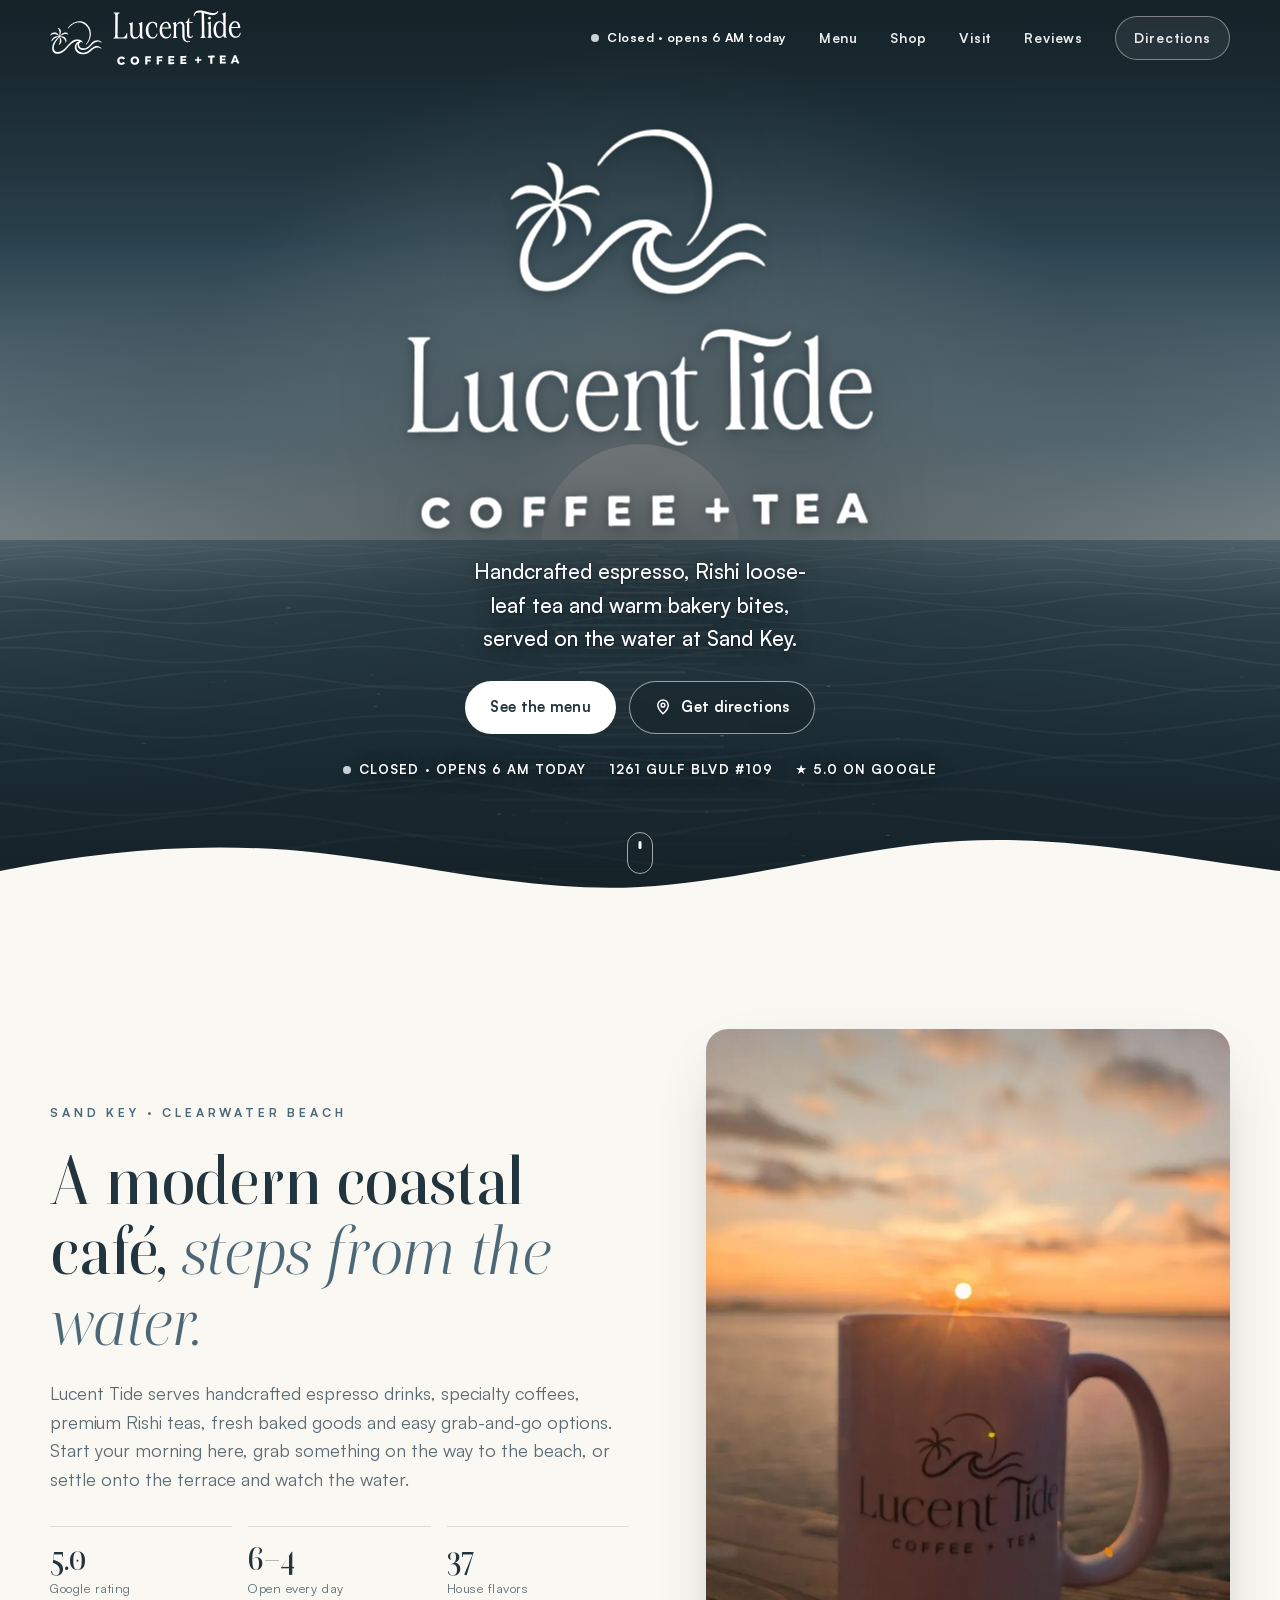
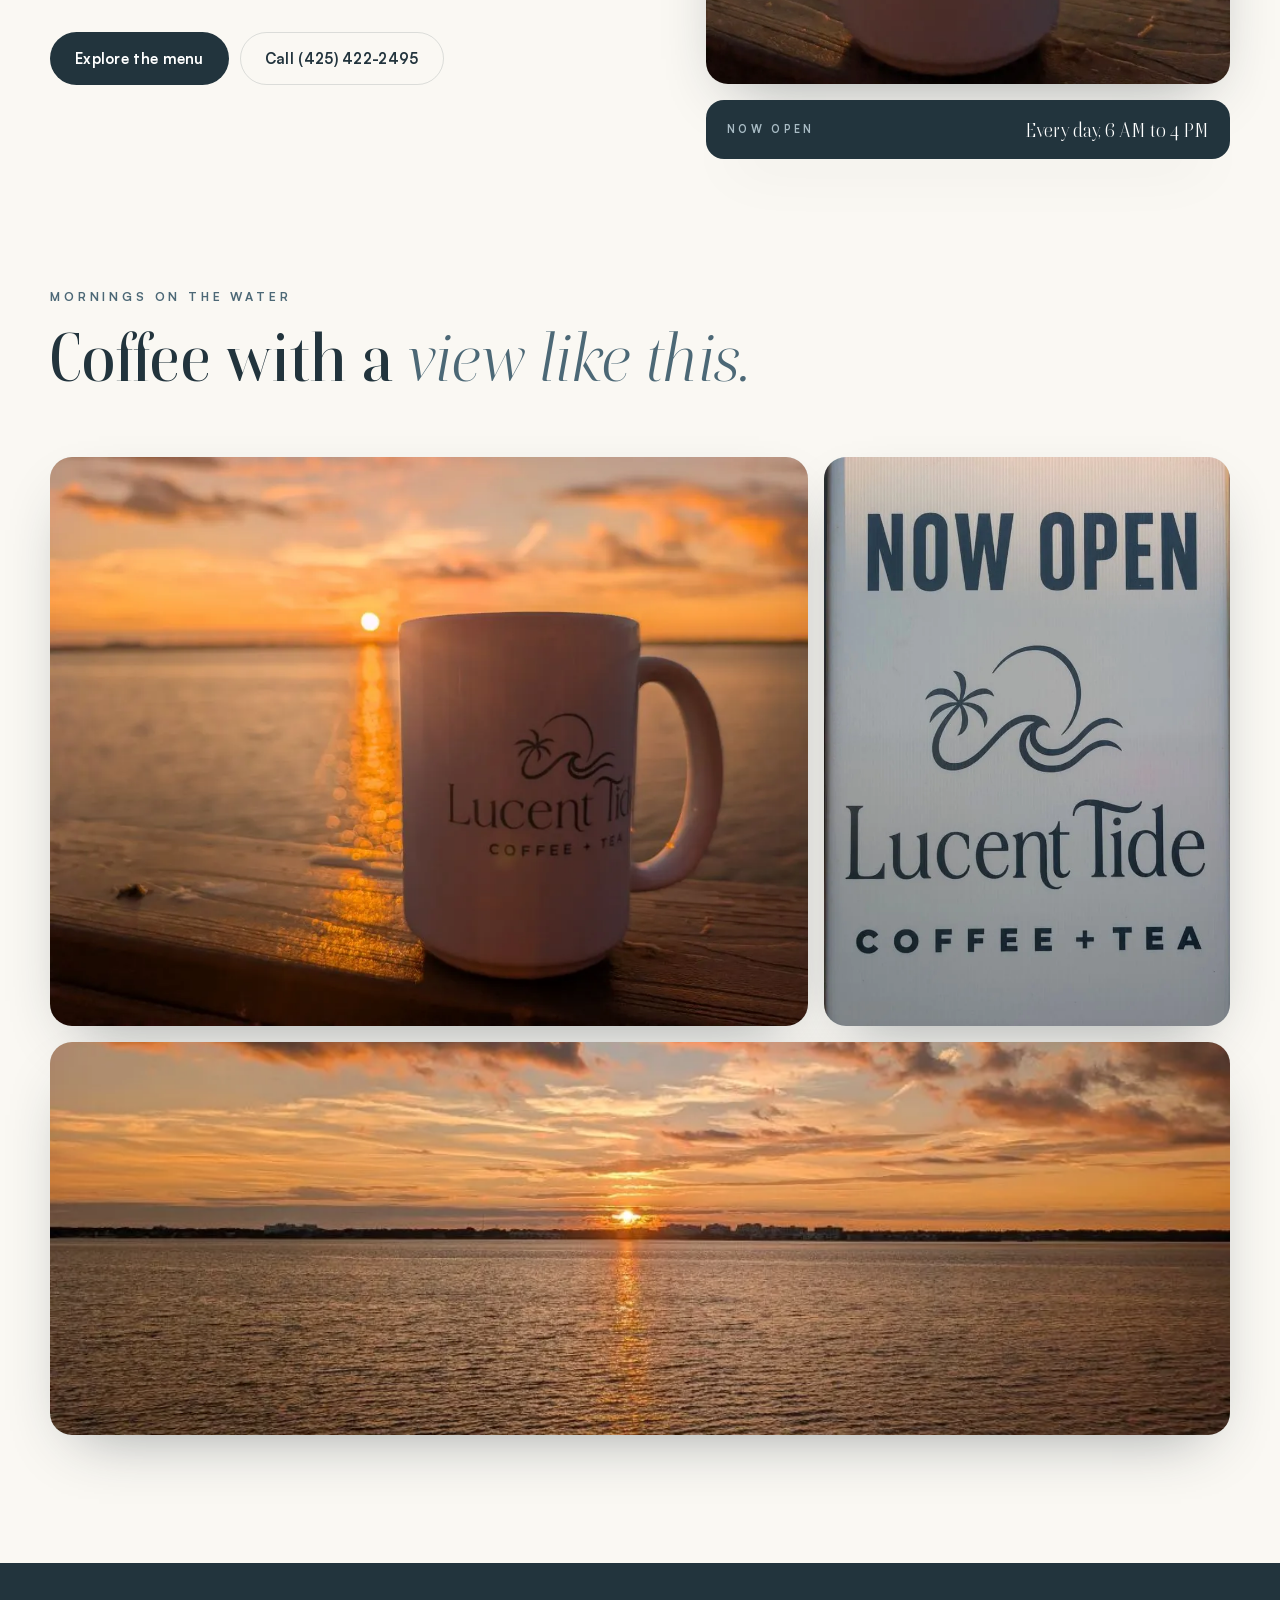
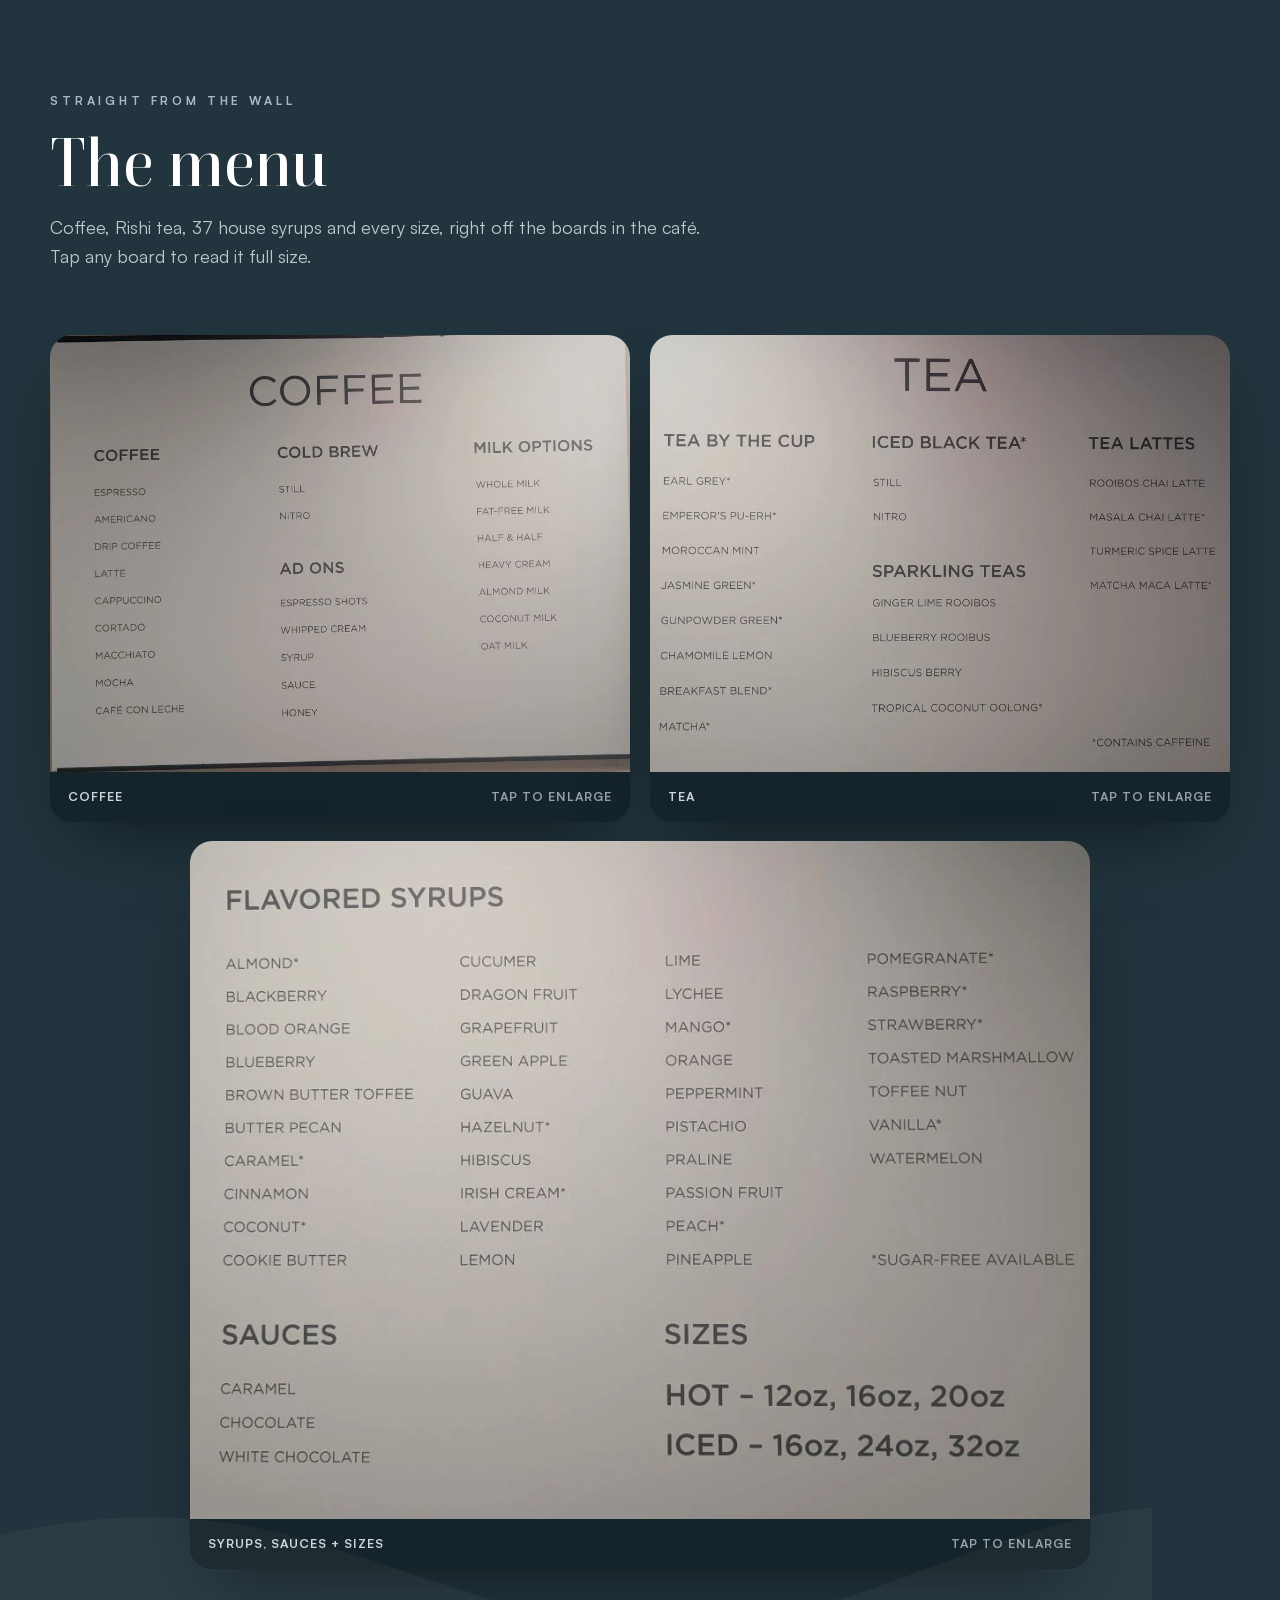
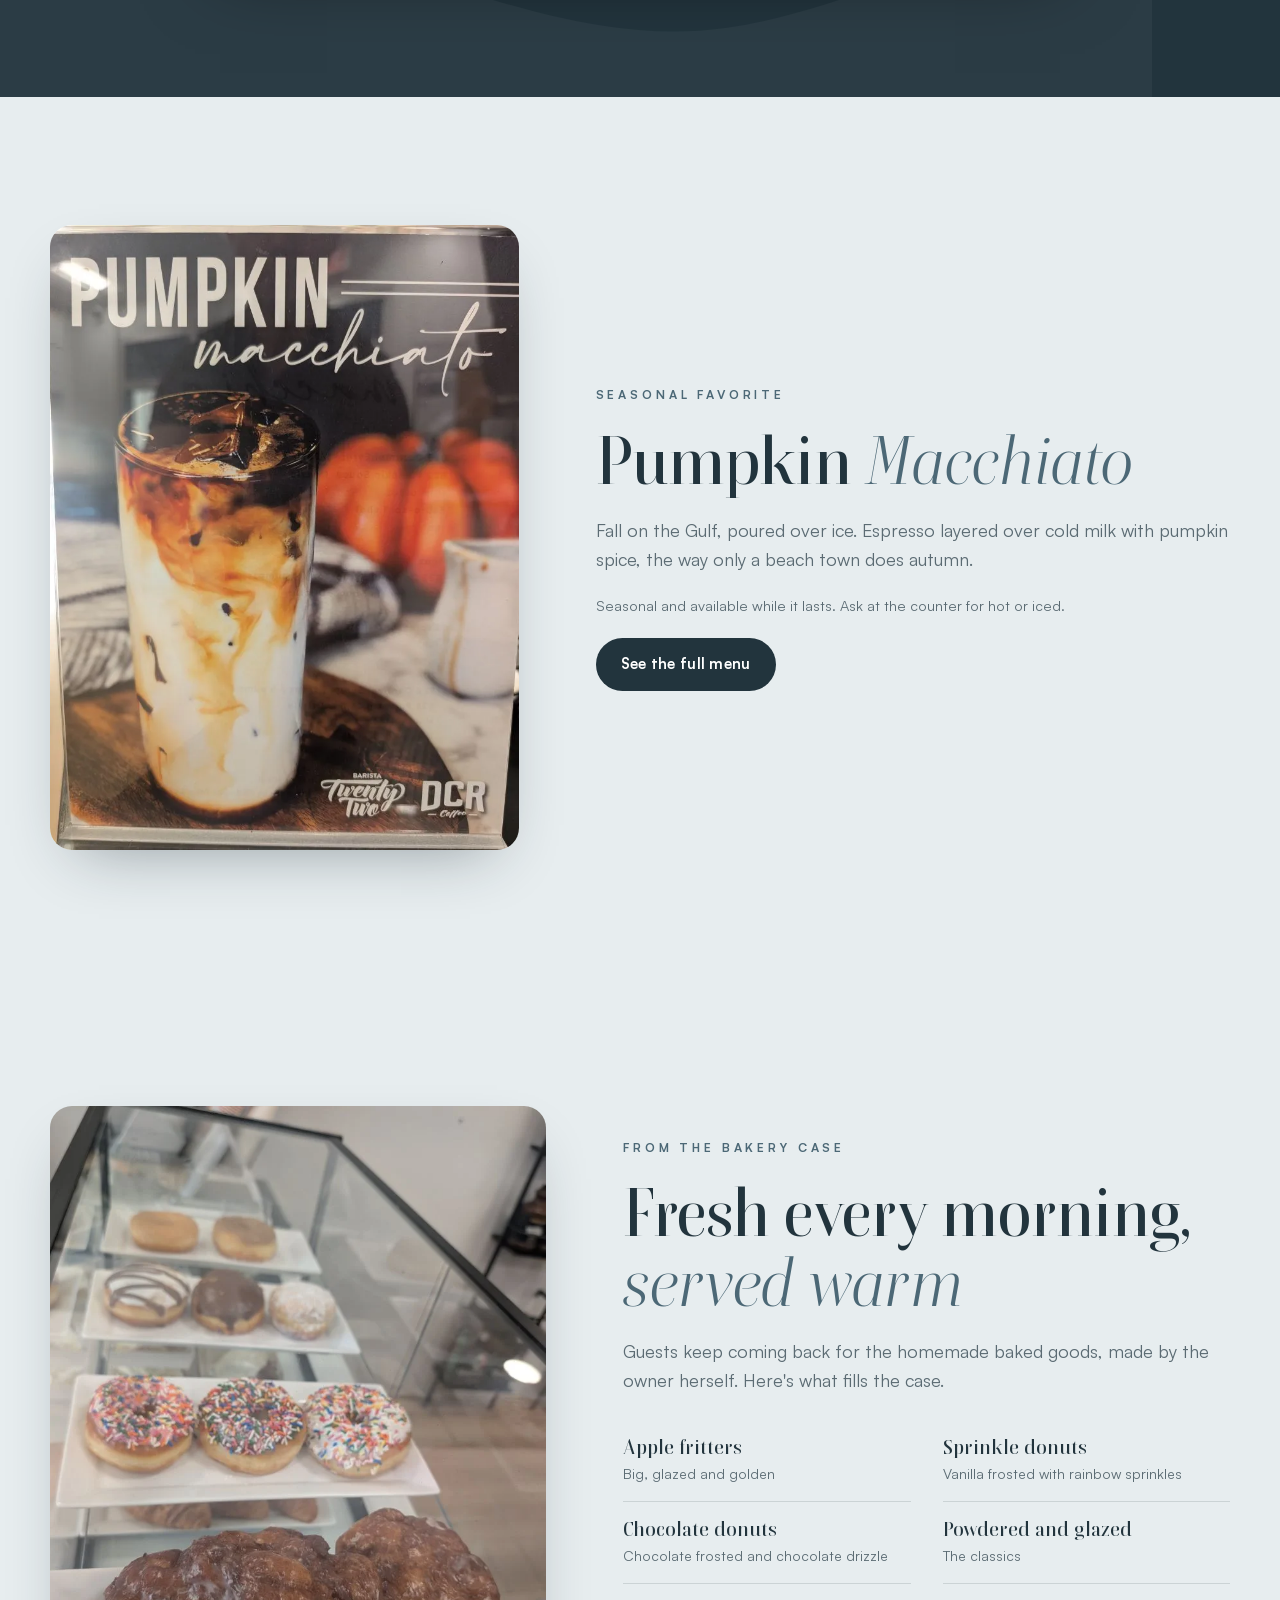
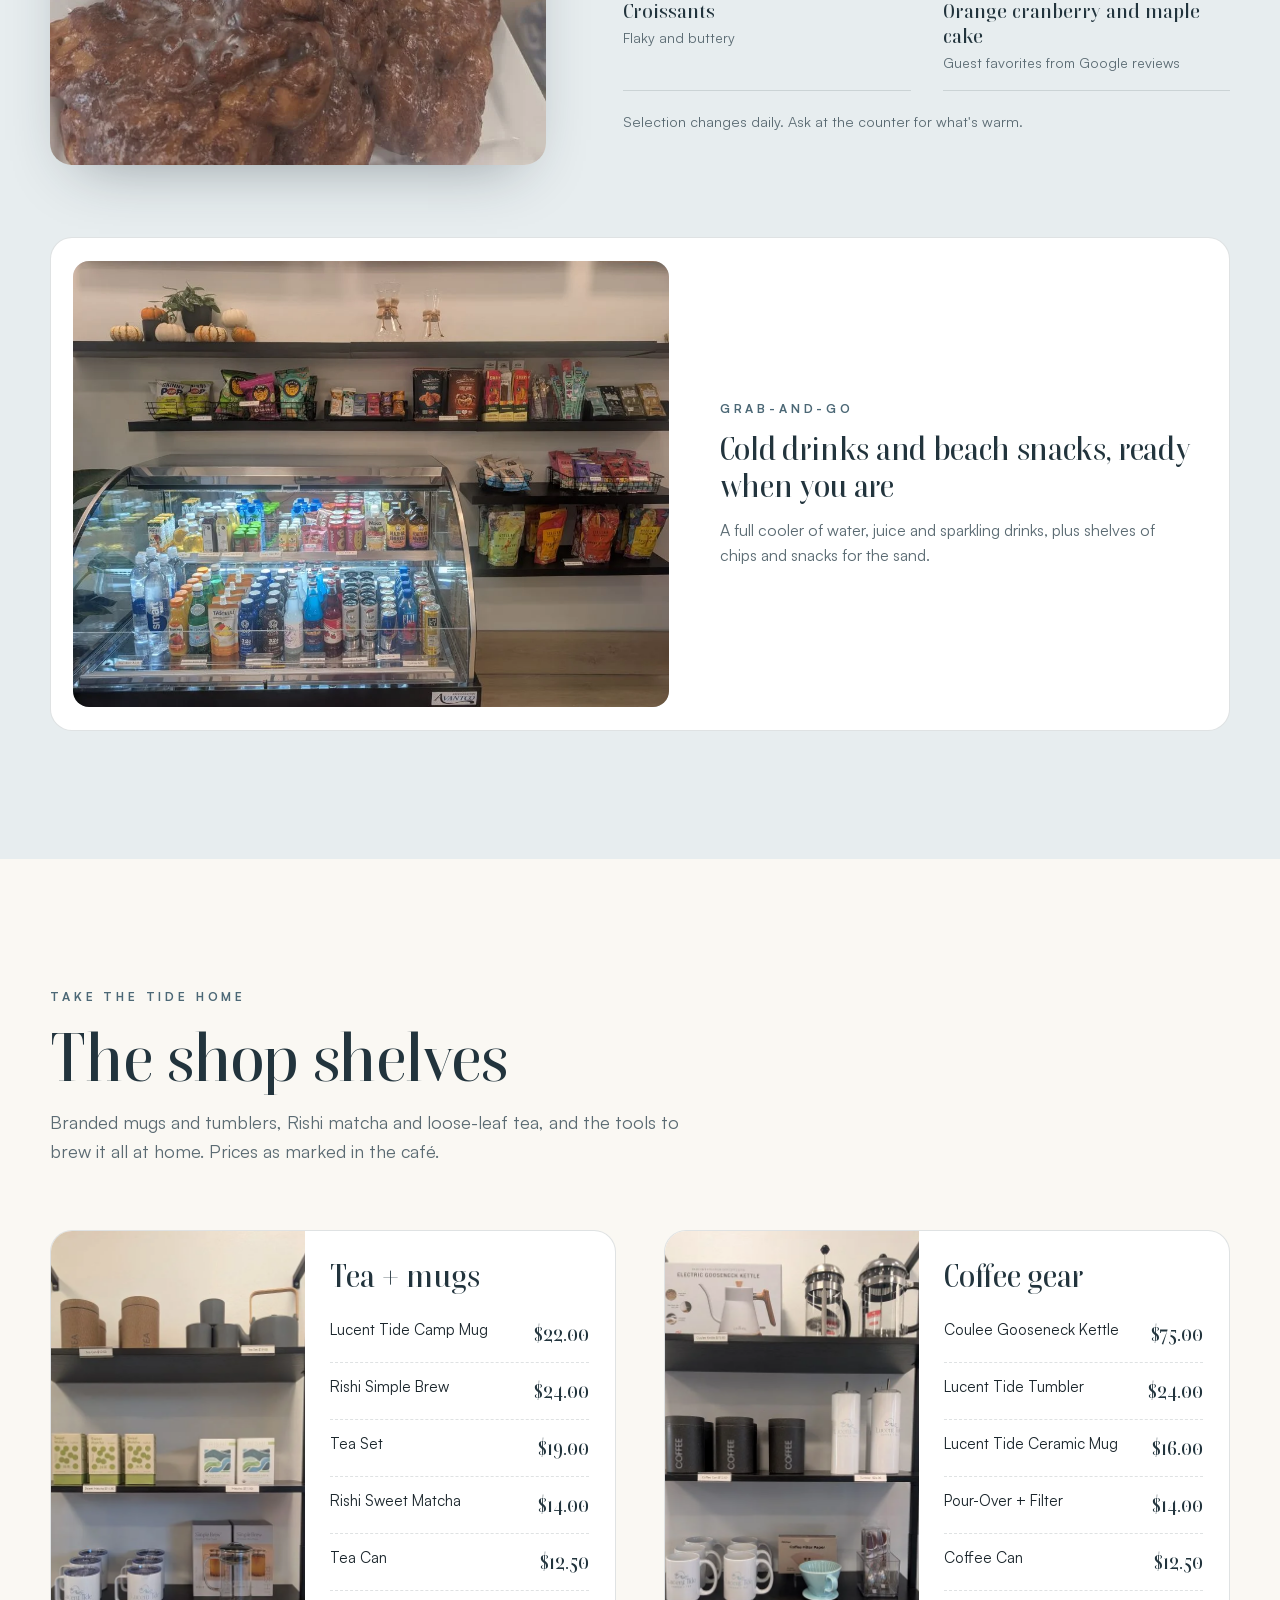
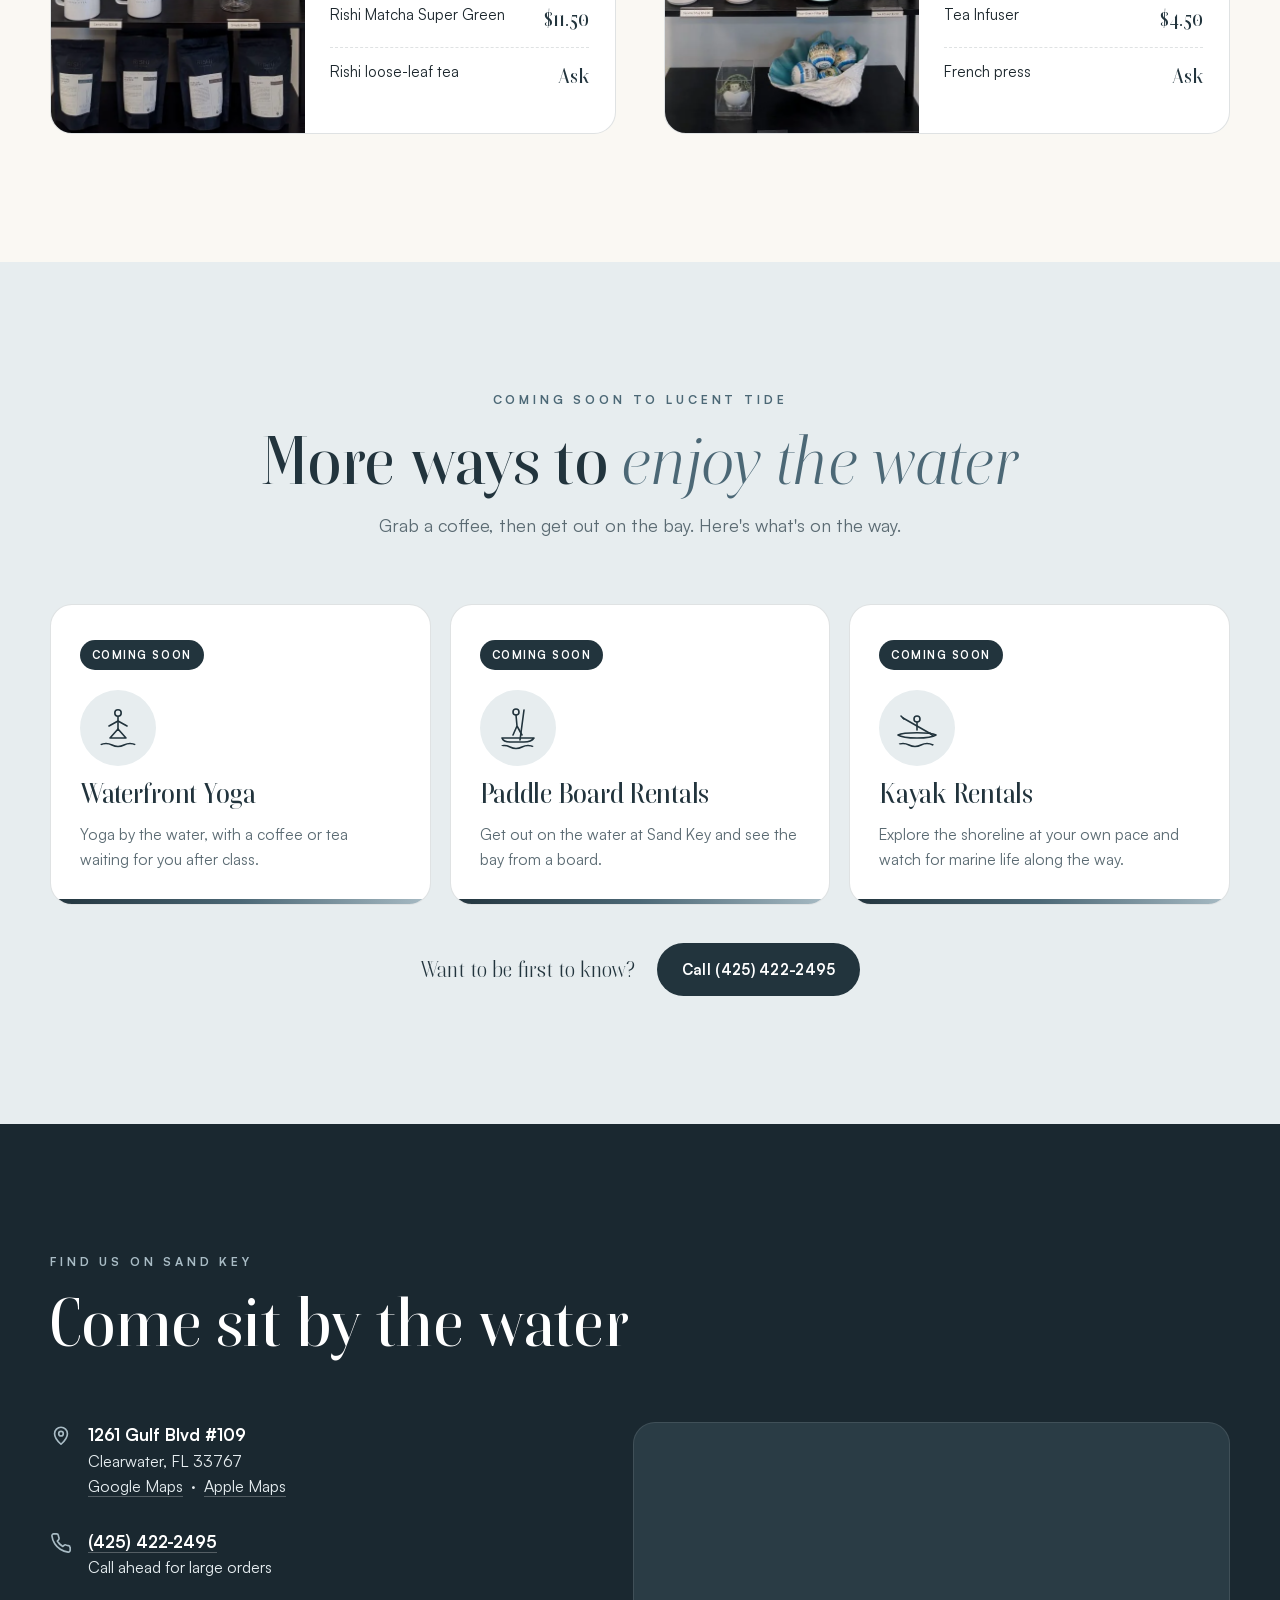
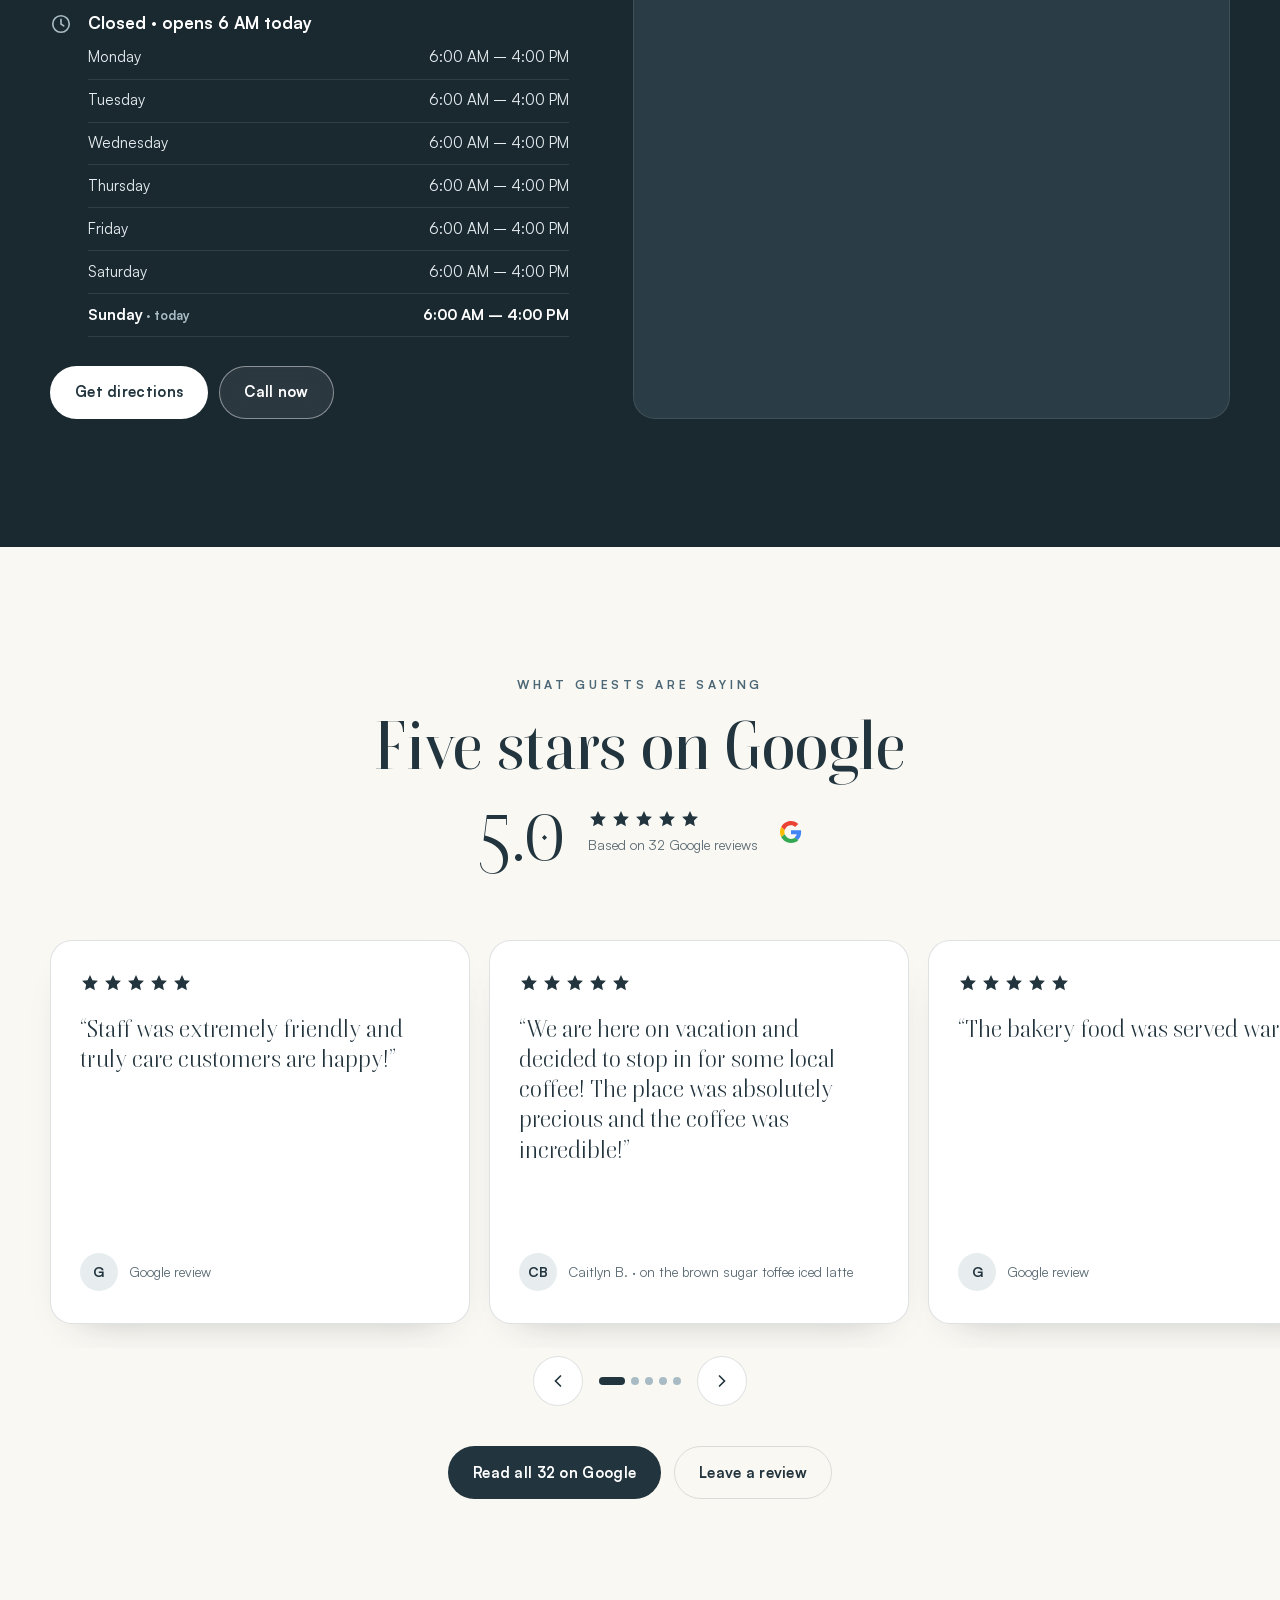
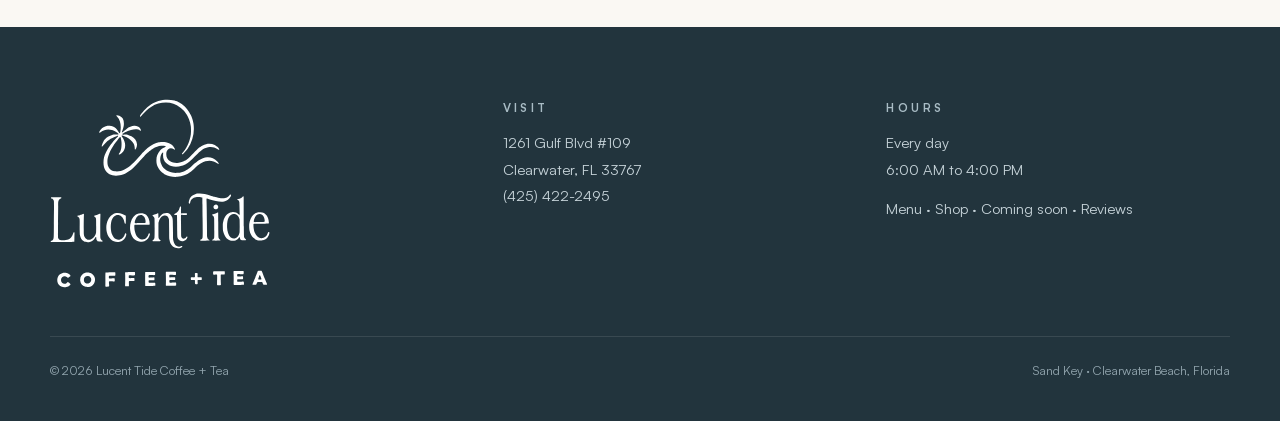
==== commit a621364e: "Bakery: replace icon cards with real bakery case photo and item list" ====
--- a/index.html
+++ b/index.html
@@ -15,7 +15,7 @@
 <link rel="preload" href="fonts/boska-500.woff2" as="font" type="font/woff2" crossorigin>
 <link rel="preload" href="fonts/satoshi-500.woff2" as="font" type="font/woff2" crossorigin>
 <link rel="stylesheet" href="fonts.css">
-<link rel="stylesheet" href="styles.css?v=1794140794">
+<link rel="stylesheet" href="styles.css?v=1794140924">
 <script type="application/ld+json">
 {"@context":"https://schema.org","@type":"CafeOrCoffeeShop","name":"Lucent Tide Coffee & Tea","image":"assets/og.jpg","telephone":"+1-425-422-2495","priceRange":"$","servesCuisine":["Coffee","Tea","Bakery"],
 "address":{"@type":"PostalAddress","streetAddress":"1261 Gulf Blvd #109","addressLocality":"Clearwater","addressRegion":"FL","postalCode":"33767","addressCountry":"US"},
@@ -153,30 +153,22 @@
 <!-- BAKERY -->
 <section class="bake pad" id="bakery">
   <div class="wrap">
-    <div class="head center rev">
-      <span class="eyebrow">From the bakery case</span>
-      <h2>Baked here, served warm</h2>
-      <p class="lede">Guests keep coming back for the homemade baked goods, made by the owner herself.</p>
-    </div>
-    <div class="bake-grid">
-      <article class="bake-card rev">
-        <svg viewBox="0 0 48 48" fill="none" stroke="currentColor" stroke-width="1.6" stroke-linecap="round"><path d="M8 30h32v8H8z"/><path d="M10 30c0-8 6-14 14-14s14 6 14 14"/><circle cx="18" cy="23" r="1.4"/><circle cx="26" cy="21" r="1.4"/><circle cx="31" cy="25" r="1.4"/></svg>
-        <h3>Orange Cranberry Cake</h3>
-        <p>Bright citrus and tart cranberry, a guest favorite with a cortado.</p>
-        <span class="src">Mentioned in Google reviews</span>
-      </article>
-      <article class="bake-card rev">
-        <svg viewBox="0 0 48 48" fill="none" stroke="currentColor" stroke-width="1.6" stroke-linecap="round"><path d="M8 32h32v6H8z"/><path d="M8 32c2-10 8-16 16-16s14 6 16 16"/><path d="M18 18c1 4 3 6 6 6s5-2 6-6"/></svg>
-        <h3>Maple Cake</h3>
-        <p>Soft, warm and lightly sweet. Pairs well with drip coffee or a chai latte.</p>
-        <span class="src">Mentioned in Google reviews</span>
-      </article>
-      <article class="bake-card rev">
-        <svg viewBox="0 0 48 48" fill="none" stroke="currentColor" stroke-width="1.6" stroke-linecap="round"><path d="M10 22h24v10a8 8 0 0 1-8 8h-8a8 8 0 0 1-8-8z"/><path d="M34 25h3a4 4 0 0 1 0 8h-3"/><path d="M17 8c-2 3 2 5 0 8M24 8c-2 3 2 5 0 8"/></svg>
-        <h3>Grab-and-go</h3>
-        <p>Heading to the beach? Grab a pastry and an iced drink on your way across Gulf Blvd.</p>
-        <span class="src">From Lucent Tide’s Google profile</span>
-      </article>
+    <div class="bake-feature">
+      <button class="bake-img rev" data-full="assets/bakery-case.jpg" data-cap="Fresh from the bakery case"><picture><source srcset="assets/bakery-case.webp" type="image/webp"><img src="assets/bakery-case.jpg" alt="The Lucent Tide bakery case with glazed apple fritters, sprinkle donuts, chocolate frosted and powdered donuts, and croissants" loading="lazy" width="768" height="1020"></picture></button>
+      <div class="copy rev">
+        <span class="eyebrow">From the bakery case</span>
+        <h2>Fresh every morning, <em>served warm</em></h2>
+        <p class="lede">Guests keep coming back for the homemade baked goods, made by the owner herself. Here's what fills the case.</p>
+        <ul class="bake-list">
+          <li><b>Apple fritters</b><span>Big, glazed and golden</span></li>
+          <li><b>Sprinkle donuts</b><span>Vanilla frosted with rainbow sprinkles</span></li>
+          <li><b>Chocolate donuts</b><span>Chocolate frosted and chocolate drizzle</span></li>
+          <li><b>Powdered and glazed</b><span>The classics</span></li>
+          <li><b>Croissants</b><span>Flaky and buttery</span></li>
+          <li><b>Orange cranberry and maple cake</b><span>Guest favorites from Google reviews</span></li>
+        </ul>
+        <p class="note-s">Selection changes daily. Ask at the counter for what's warm.</p>
+      </div>
     </div>
     <figure class="gg rev">
       <button class="gg-img" data-full="assets/grab-and-go.jpg" data-cap="Grab-and-go cooler and snack shelves"><picture><source srcset="assets/grab-and-go.webp" type="image/webp"><img src="assets/grab-and-go.jpg" alt="The Lucent Tide grab-and-go cooler stocked with cold drinks and water, with snack shelves above" loading="lazy" width="1020" height="768"></picture></button>
@@ -350,6 +342,6 @@
 
 <div class="lb" id="lb" role="dialog" aria-modal="true" aria-label="Enlarged photo"><button id="lbx" aria-label="Close">×</button><img id="lbimg" alt=""><p id="lbcap"></p></div>
 
-<script src="app.js?v=1794140794" defer></script>
+<script src="app.js?v=1794140924" defer></script>
 </body>
 </html>
--- a/styles.css
+++ b/styles.css
@@ -419,3 +419,17 @@
 @media (min-width:600px) and (max-width:900px){.soon-grid{grid-template-columns:1fr 1fr}.soon-card:nth-child(3){grid-column:1/-1}}
 .soon-card svg{width:76px;height:76px;padding:14px;border-radius:50%;background:var(--mist);color:var(--dsb);margin-top:.4rem}
 .soon-card{align-items:flex-start}
+/* v3.1 bakery feature */
+.bake-feature{display:grid;grid-template-columns:.9fr 1.1fr;gap:clamp(2rem,6vw,5.5rem);align-items:center}
+.bake-img{padding:0;border:0;border-radius:var(--radius);overflow:hidden;box-shadow:var(--shadow);cursor:zoom-in;display:block;background:var(--mist)}
+.bake-img img{display:block;width:100%;height:auto;aspect-ratio:768/1020;object-fit:cover;transition:transform .8s var(--ease)}
+.bake-img:hover img{transform:scale(1.03)}
+.bake-feature .copy{display:flex;flex-direction:column;gap:1.2rem}
+.bake-feature h2 em{font-style:italic;color:var(--sb)}
+.bake-list{list-style:none;margin:.4rem 0 0;padding:0;display:grid;grid-template-columns:1fr 1fr;gap:0 2rem}
+.bake-list li{display:flex;flex-direction:column;gap:.2rem;padding:.95rem 0;border-bottom:1px solid var(--line)}
+.bake-list b{font-family:var(--font-display);font-weight:500;font-size:1.3rem;color:var(--dsb);line-height:1.2}
+.bake-list span{font-size:.88rem;color:var(--muted)}
+.bake .gg{margin-top:clamp(2.5rem,6vw,4.5rem)}
+@media (max-width:900px){.bake-feature{grid-template-columns:1fr}.bake-img{max-width:520px}}
+@media (max-width:560px){.bake-list{grid-template-columns:1fr}}
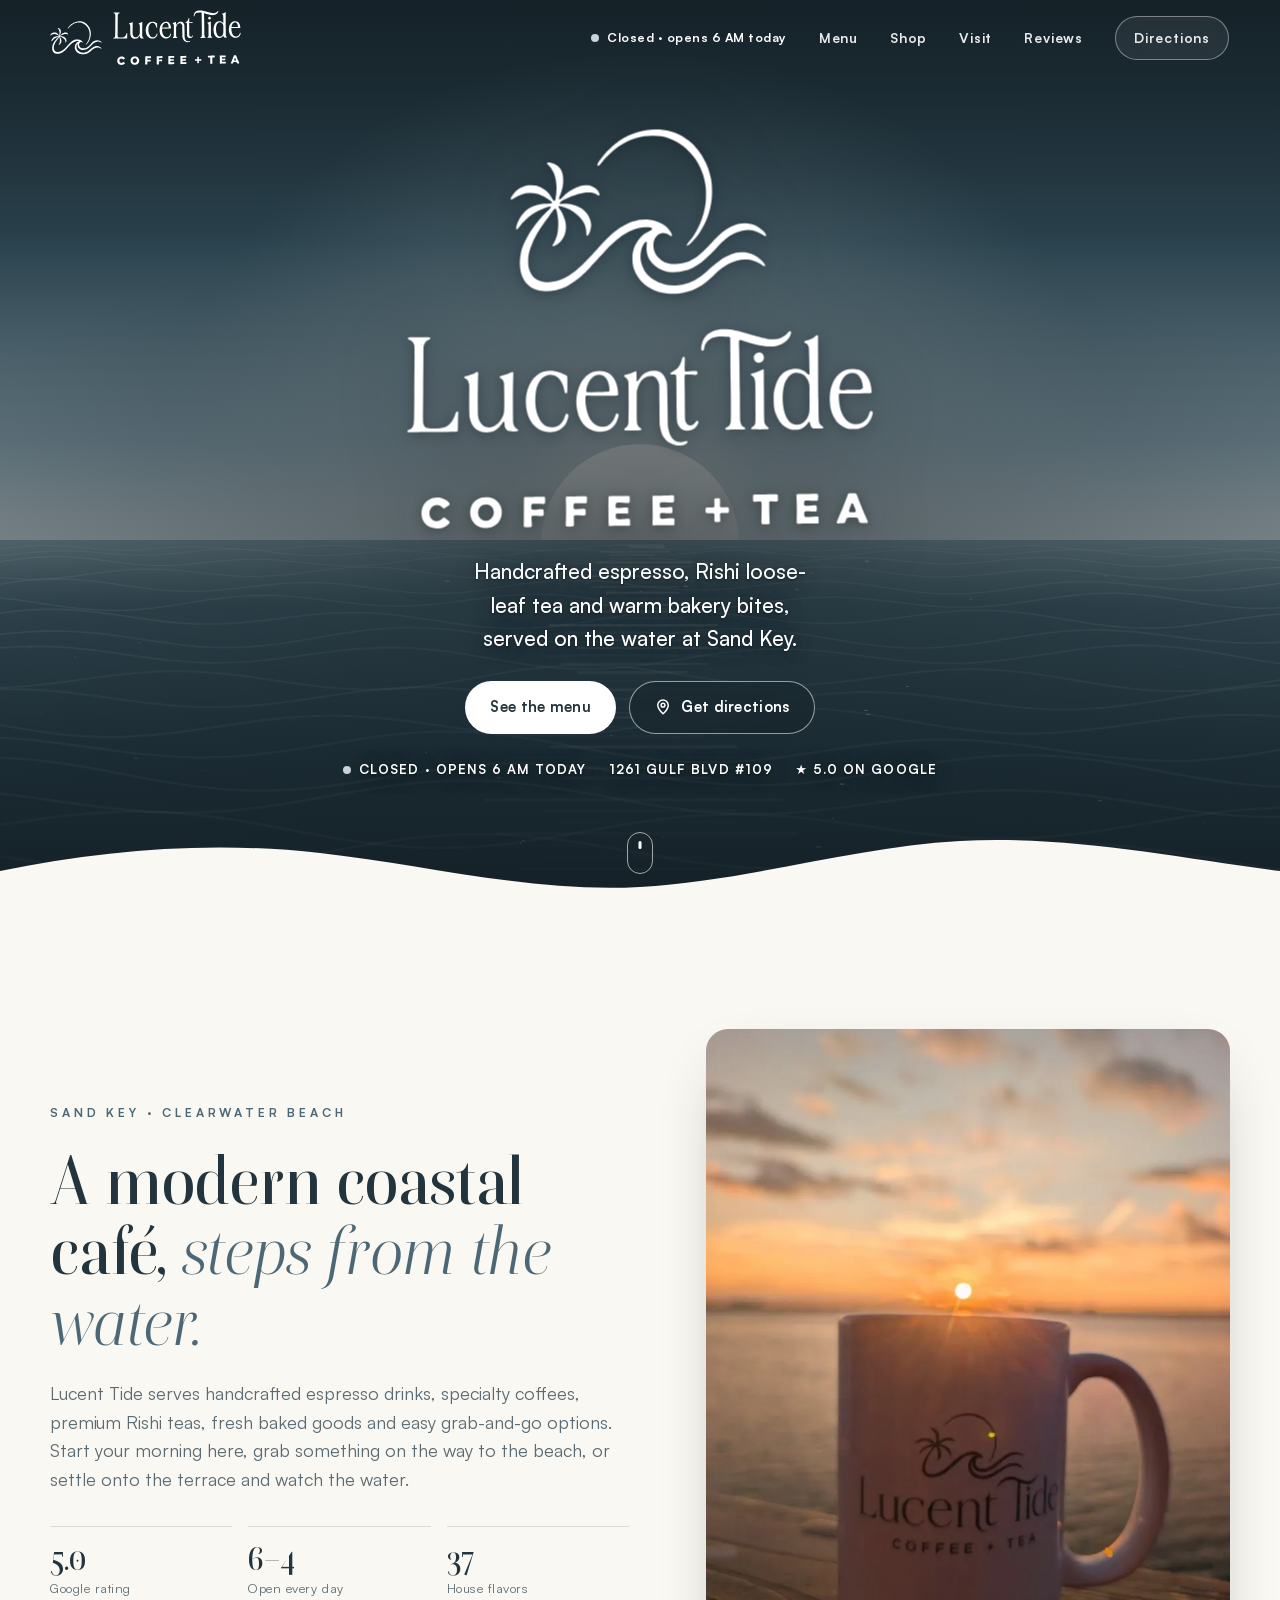
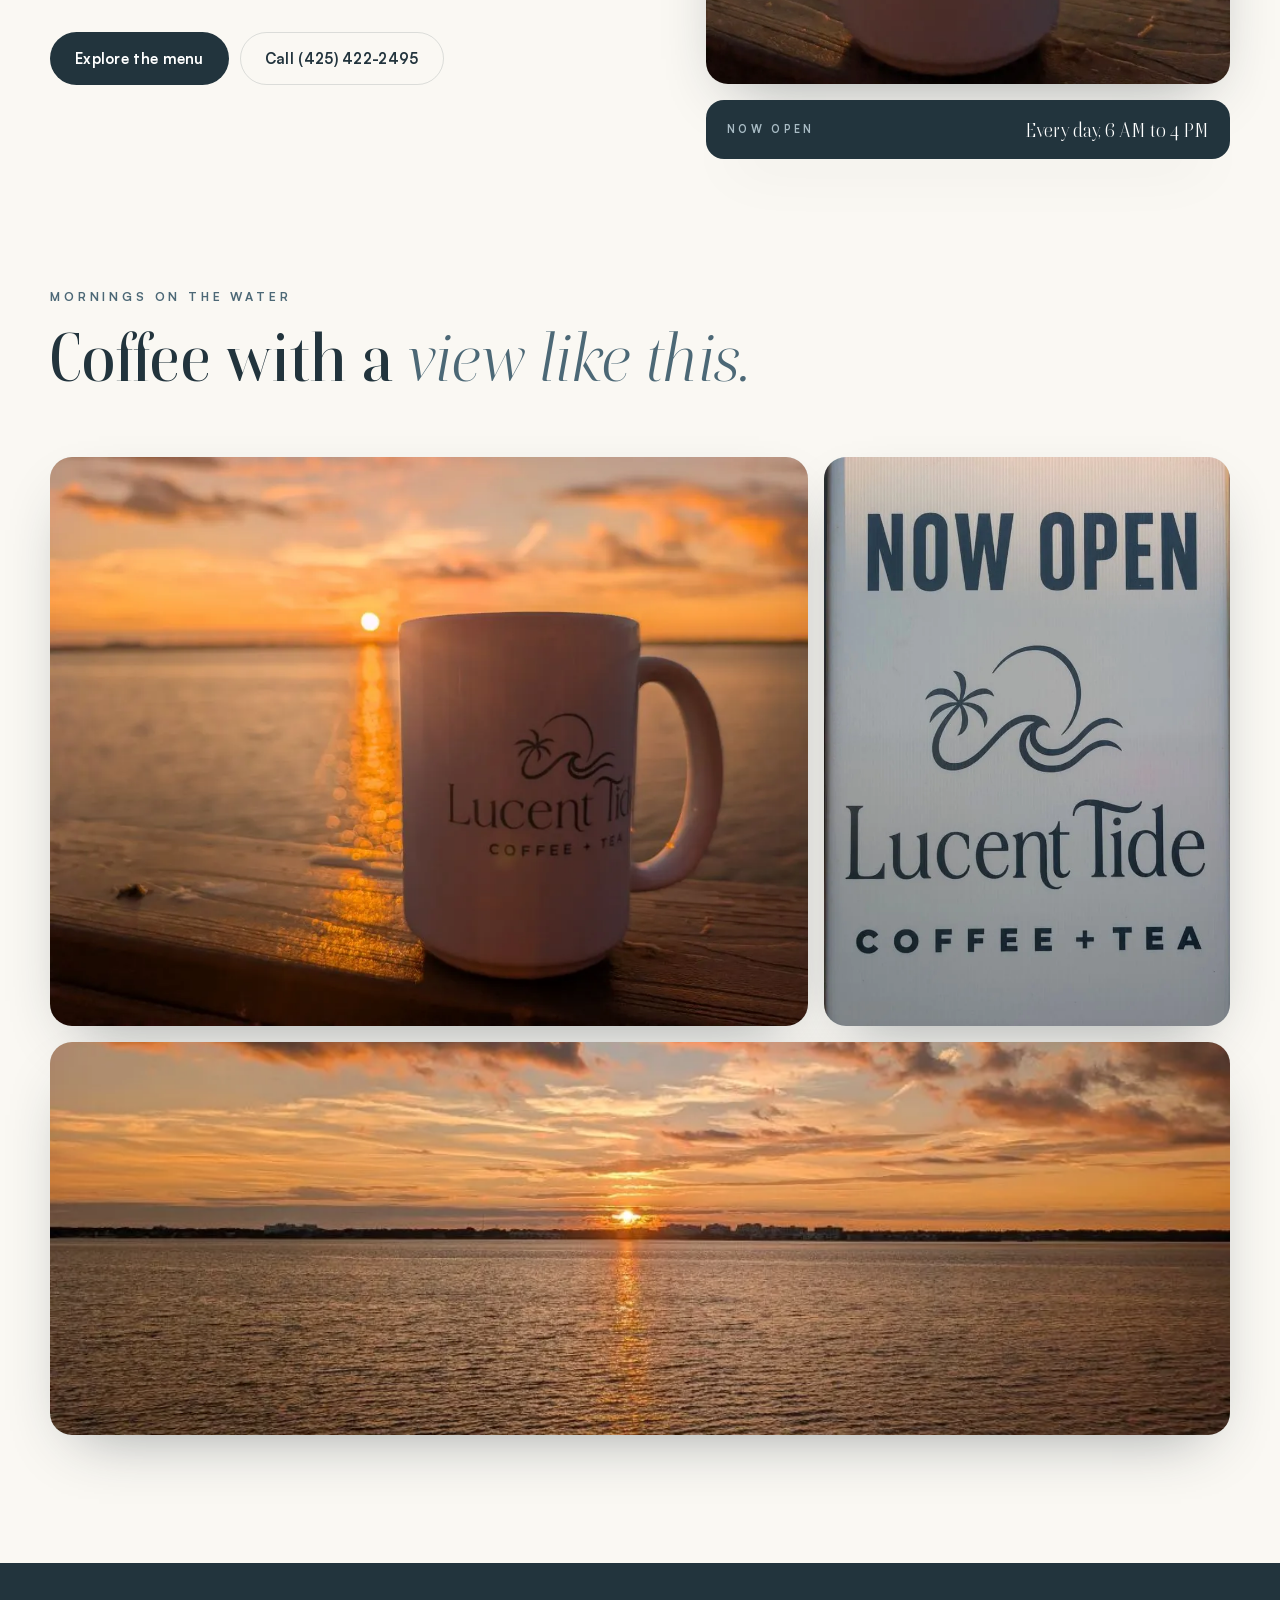
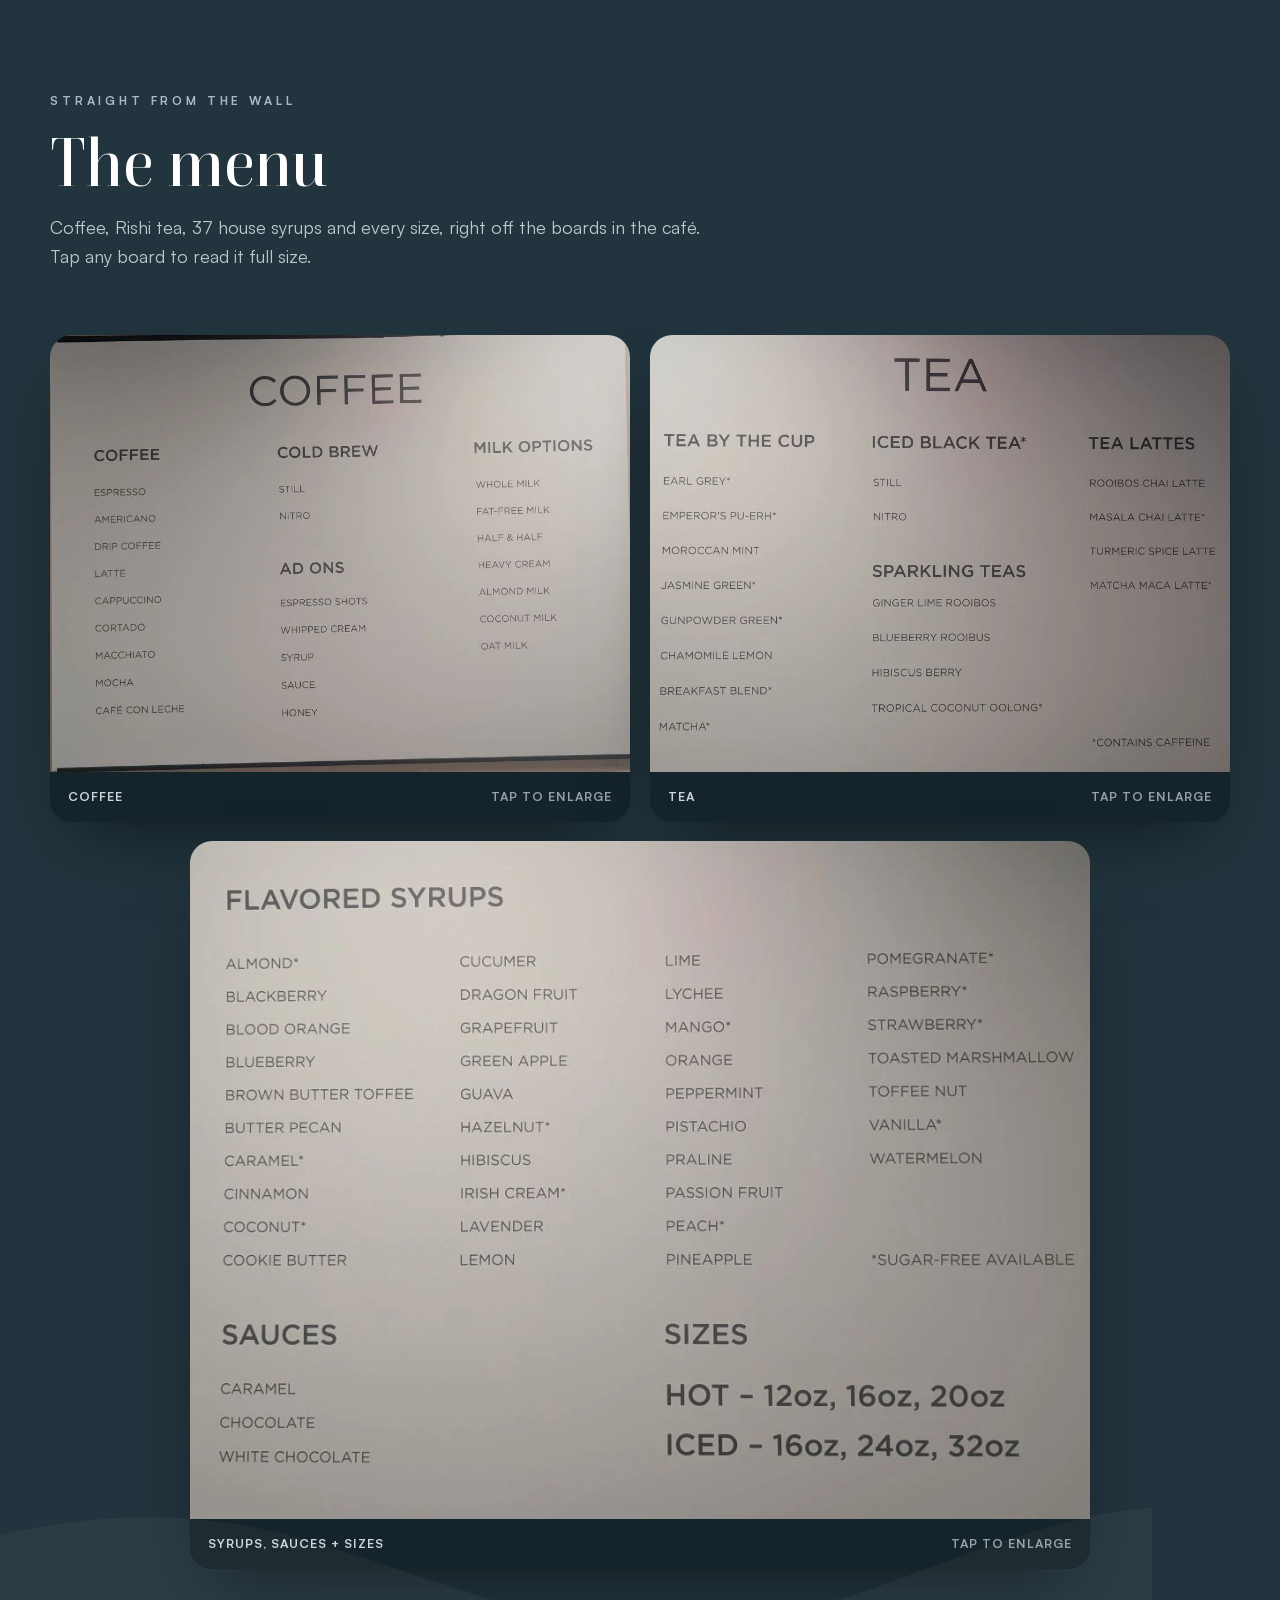
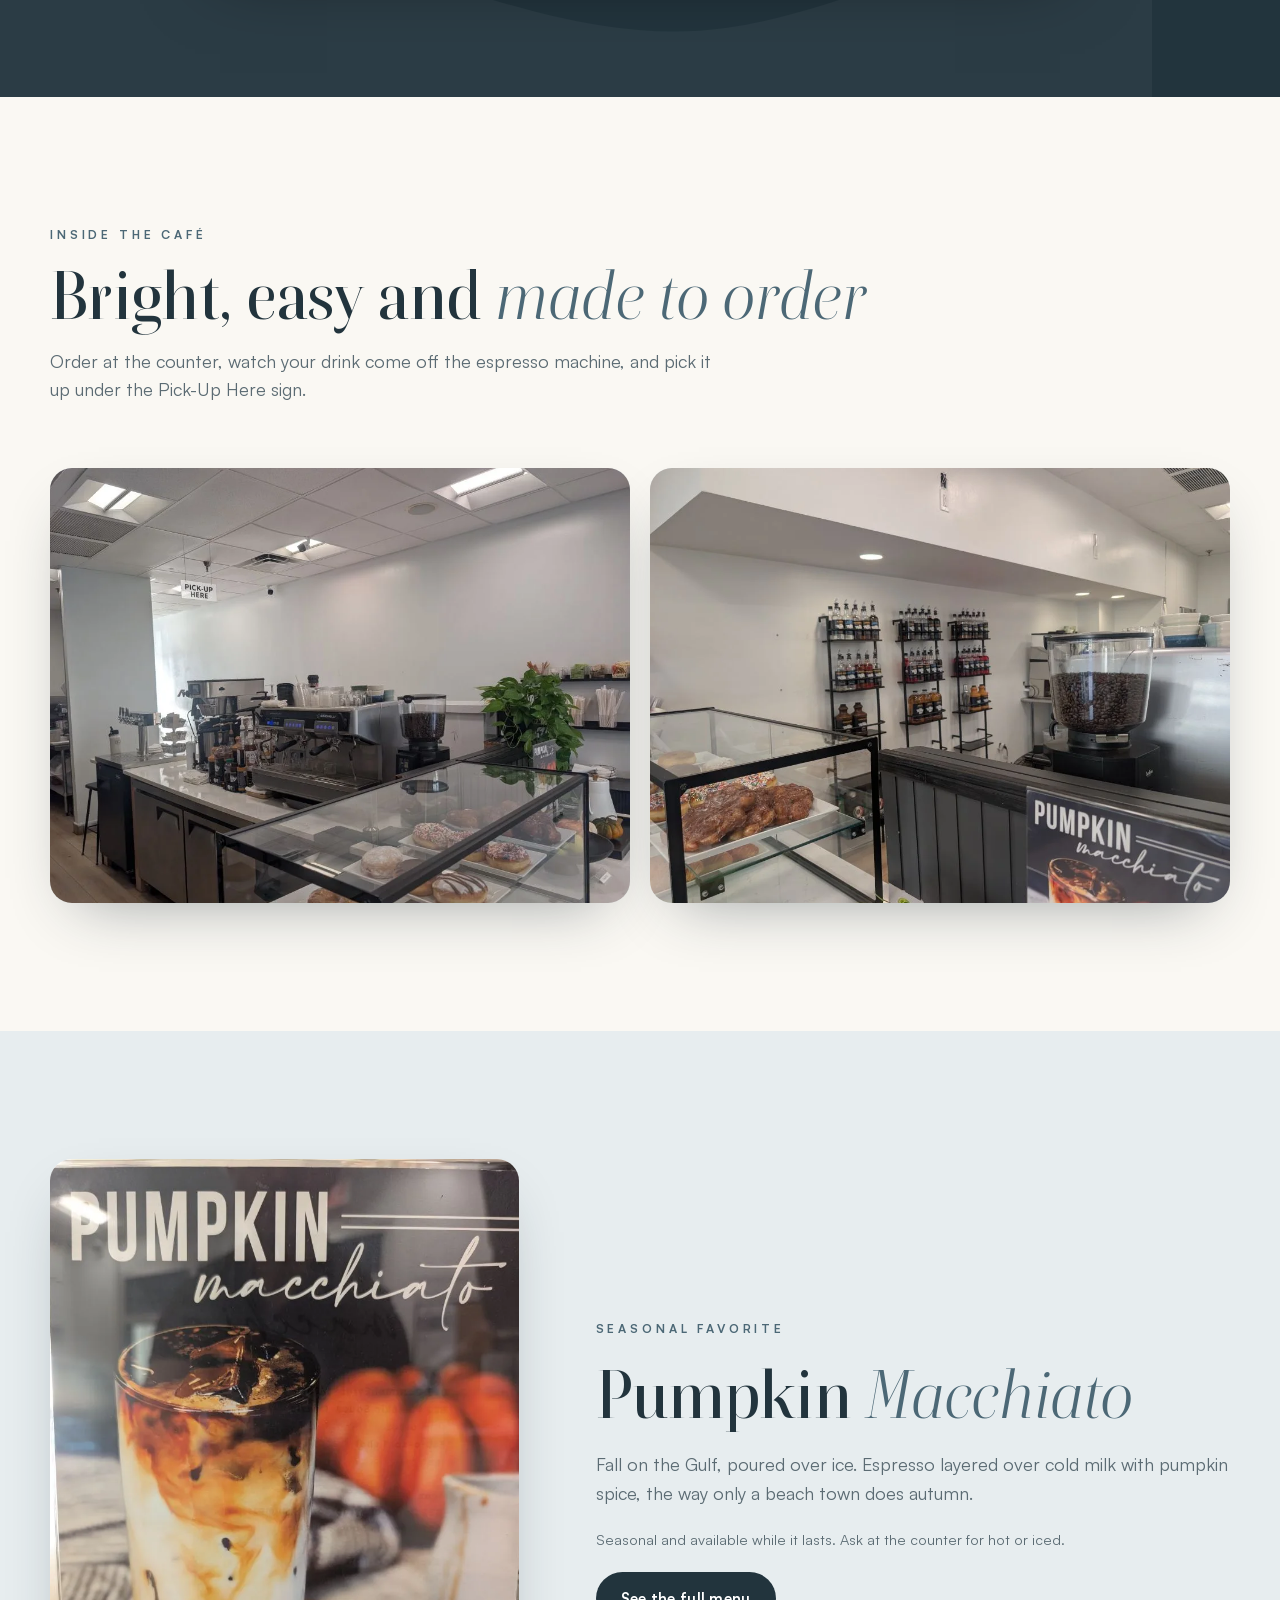
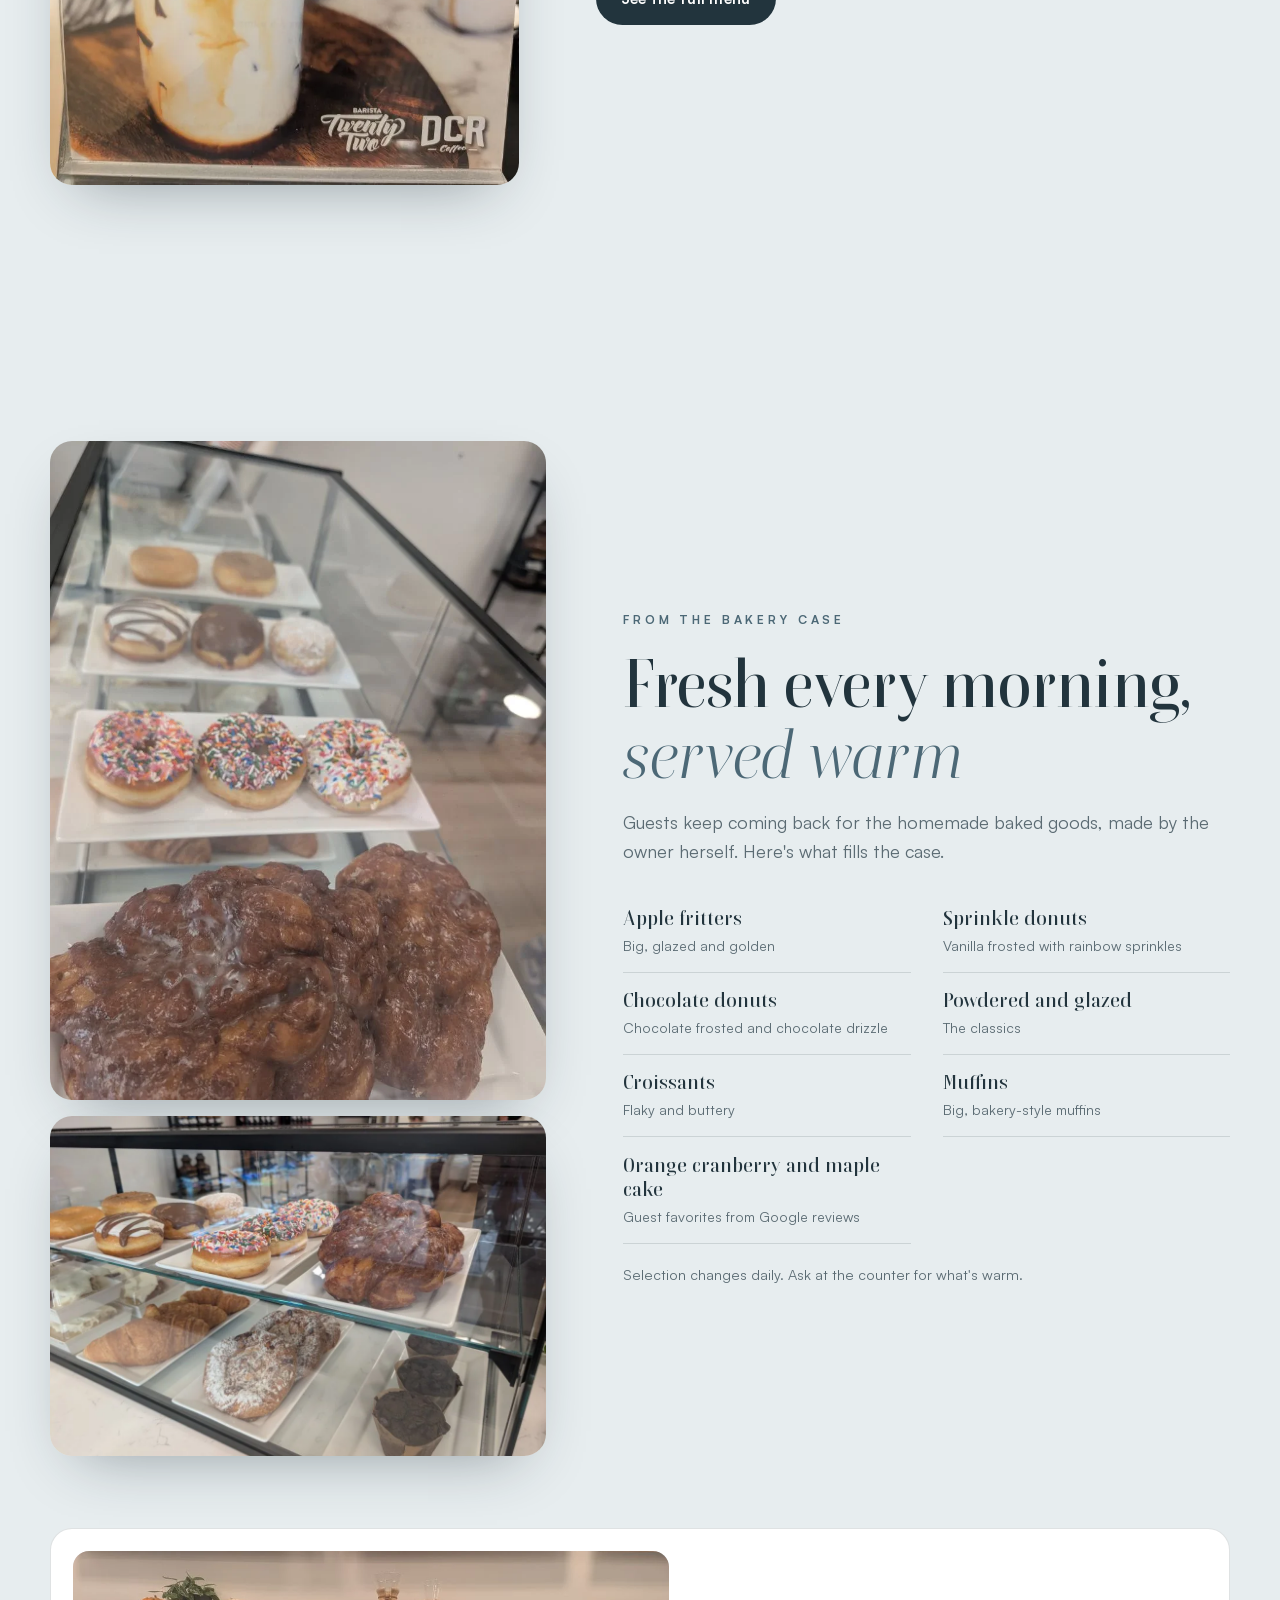
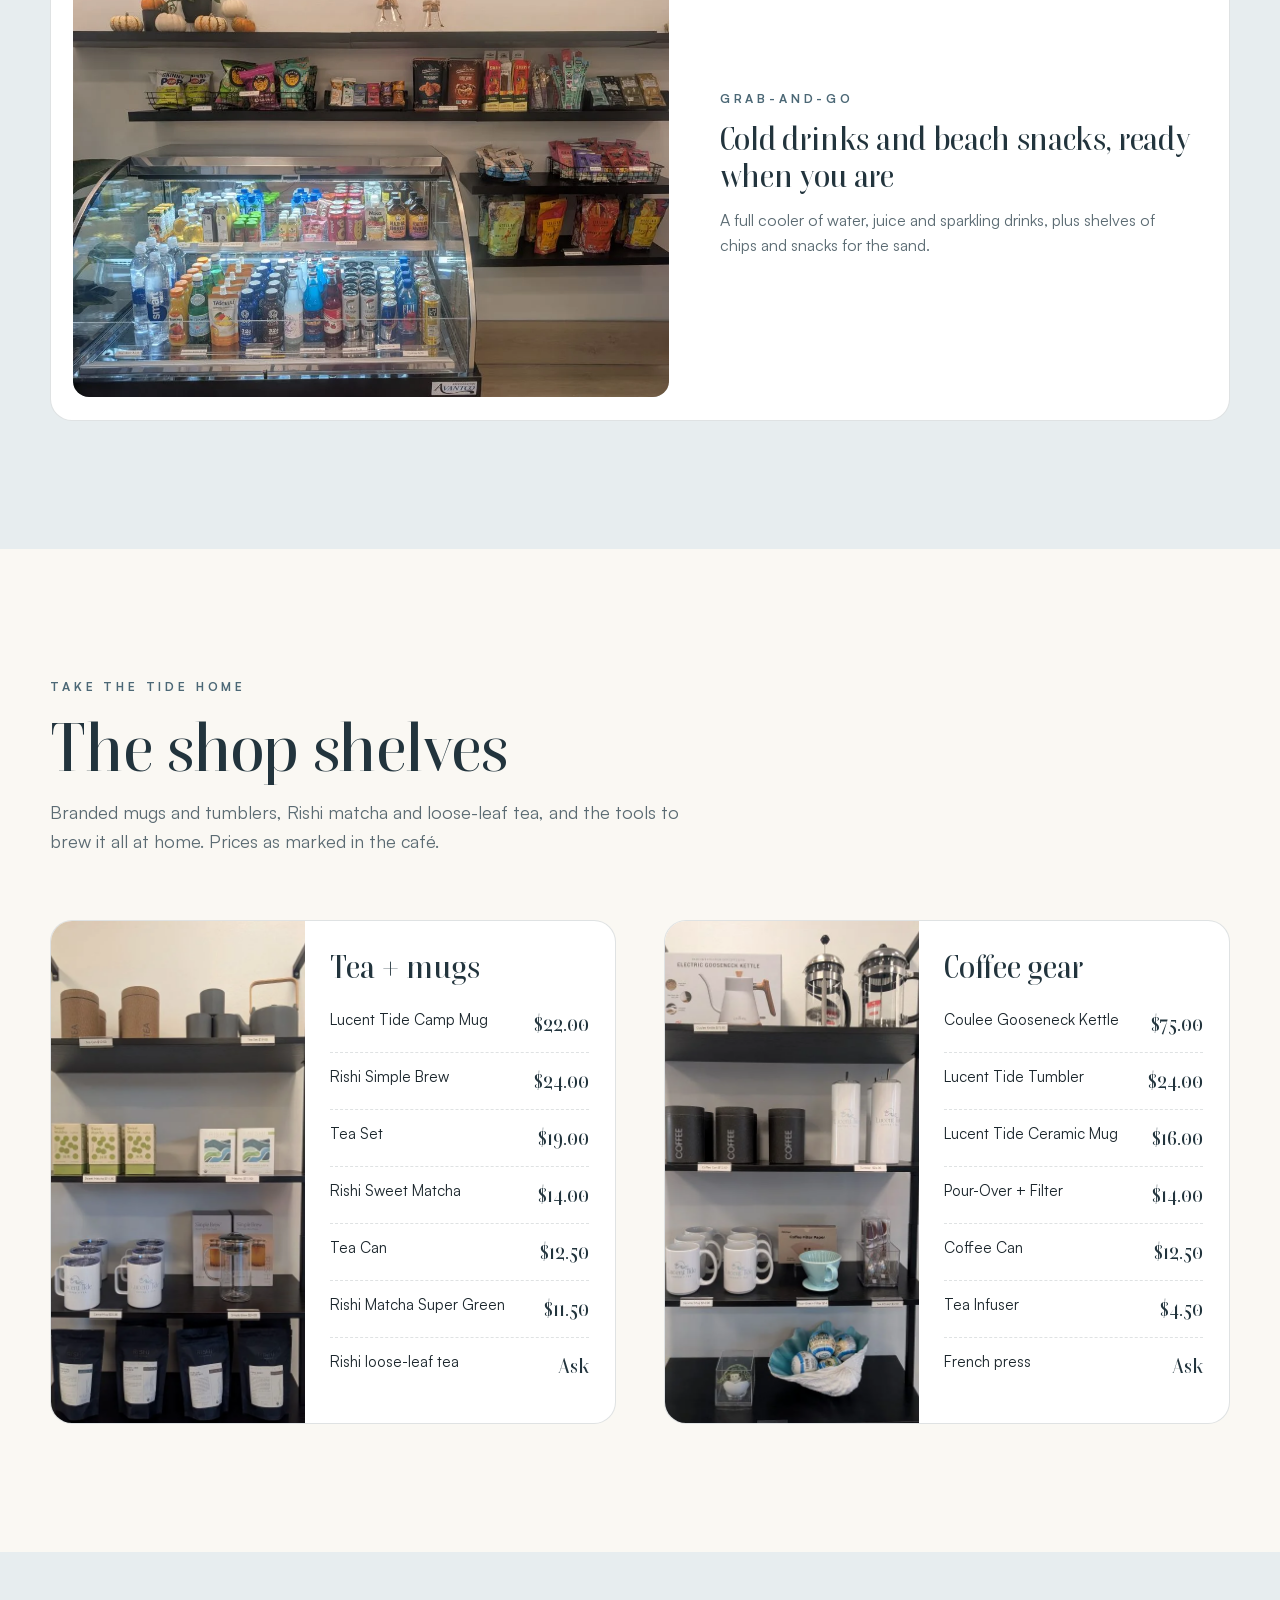
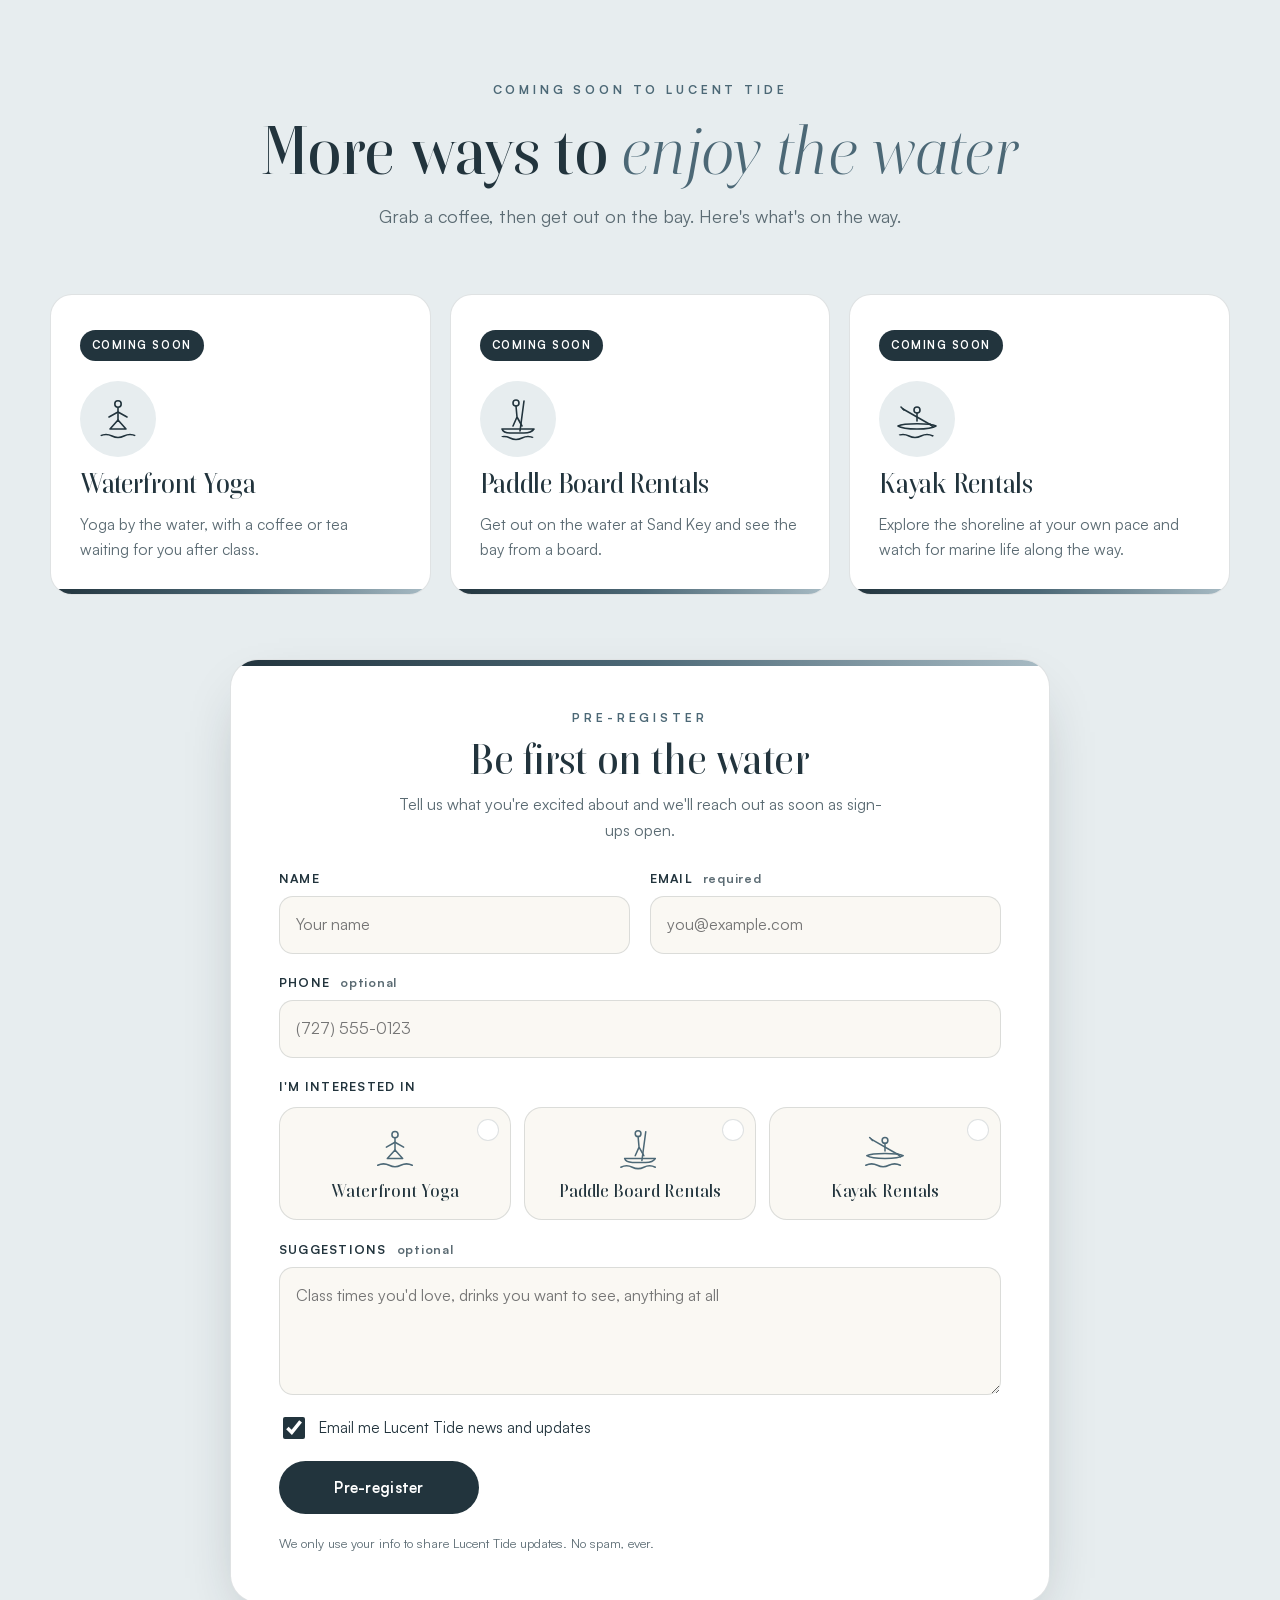
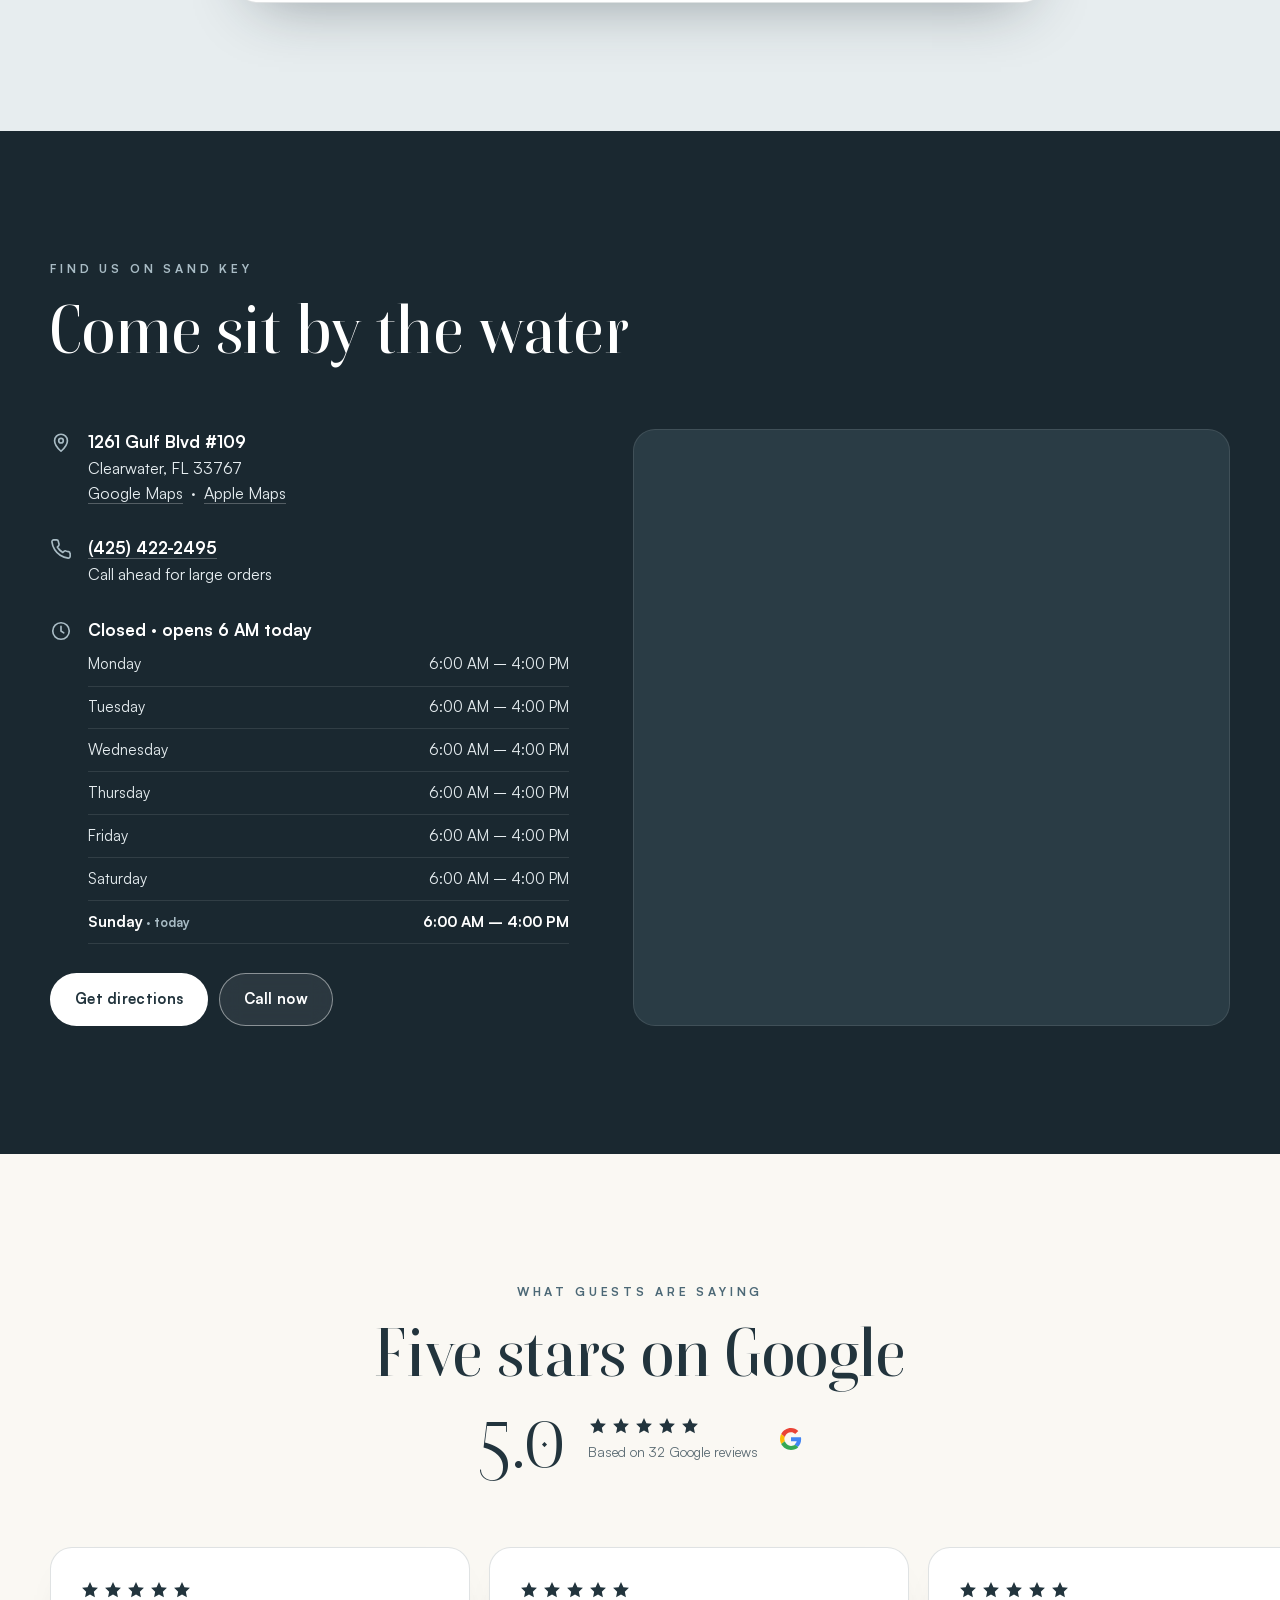
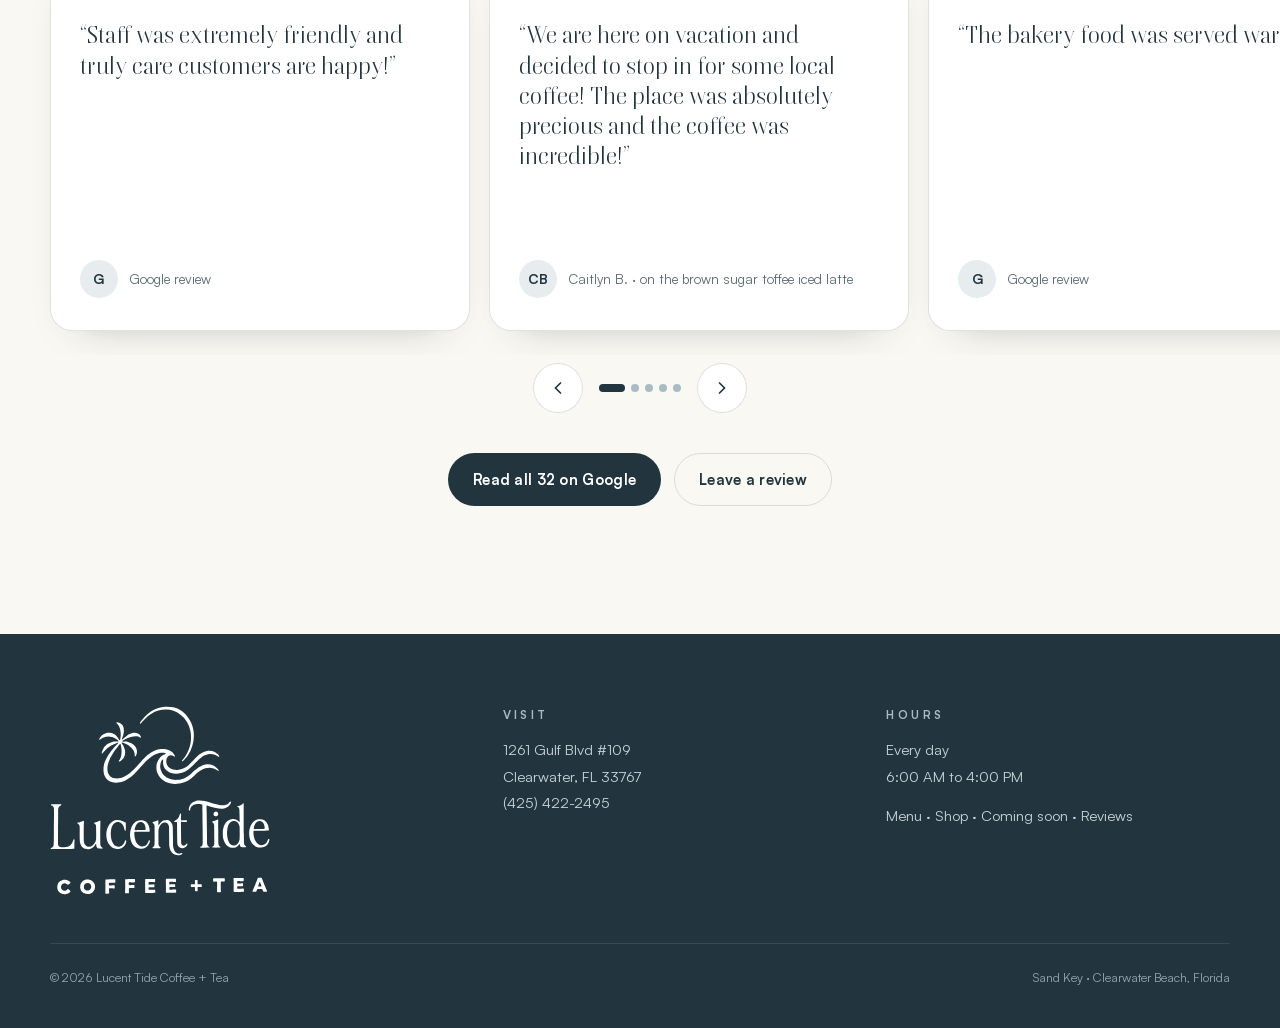
==== commit f3437da5: "Add pre-registration form (Supabase) with interest picks, suggestions and thank-you page; Inside the" ====
--- a/index.html
+++ b/index.html
@@ -15,7 +15,7 @@
 <link rel="preload" href="fonts/boska-500.woff2" as="font" type="font/woff2" crossorigin>
 <link rel="preload" href="fonts/satoshi-500.woff2" as="font" type="font/woff2" crossorigin>
 <link rel="stylesheet" href="fonts.css">
-<link rel="stylesheet" href="styles.css?v=1794140924">
+<link rel="stylesheet" href="styles.css?v=1794141728">
 <script type="application/ld+json">
 {"@context":"https://schema.org","@type":"CafeOrCoffeeShop","name":"Lucent Tide Coffee & Tea","image":"assets/og.jpg","telephone":"+1-425-422-2495","priceRange":"$","servesCuisine":["Coffee","Tea","Bakery"],
 "address":{"@type":"PostalAddress","streetAddress":"1261 Gulf Blvd #109","addressLocality":"Clearwater","addressRegion":"FL","postalCode":"33767","addressCountry":"US"},
@@ -136,6 +136,21 @@
   </div>
 </section>
 
+<!-- INSIDE -->
+<section class="inside pad" id="inside">
+  <div class="wrap">
+    <div class="head rev">
+      <span class="eyebrow">Inside the café</span>
+      <h2>Bright, easy and <em>made to order</em></h2>
+      <p class="lede">Order at the counter, watch your drink come off the espresso machine, and pick it up under the Pick-Up Here sign.</p>
+    </div>
+    <div class="inside-grid">
+      <button class="board ig rev" data-full="assets/inside-counter.jpg" data-cap="The espresso counter and pick-up"><picture><source srcset="assets/inside-counter.webp" type="image/webp"><img src="assets/inside-counter.jpg" alt="Inside Lucent Tide: the espresso machine and counter, the bakery case and the Pick-Up Here sign" loading="lazy" width="960" height="720"></picture></button>
+      <button class="board ig rev" data-full="assets/inside-syrups.jpg" data-cap="The syrup wall and coffee grinder"><picture><source srcset="assets/inside-syrups.webp" type="image/webp"><img src="assets/inside-syrups.jpg" alt="Inside Lucent Tide: shelves of flavored syrups on the wall, a coffee grinder full of beans and the Pumpkin Macchiato poster" loading="lazy" width="1020" height="768"></picture></button>
+    </div>
+  </div>
+</section>
+
 <!-- SEASONAL -->
 <section class="season pad" id="seasonal">
   <div class="wrap season-grid">
@@ -154,7 +169,10 @@
 <section class="bake pad" id="bakery">
   <div class="wrap">
     <div class="bake-feature">
-      <button class="bake-img rev" data-full="assets/bakery-case.jpg" data-cap="Fresh from the bakery case"><picture><source srcset="assets/bakery-case.webp" type="image/webp"><img src="assets/bakery-case.jpg" alt="The Lucent Tide bakery case with glazed apple fritters, sprinkle donuts, chocolate frosted and powdered donuts, and croissants" loading="lazy" width="768" height="1020"></picture></button>
+      <div class="bake-pics">
+        <button class="bake-img rev" data-full="assets/bakery-case.jpg" data-cap="Fresh from the bakery case"><picture><source srcset="assets/bakery-case.webp" type="image/webp"><img src="assets/bakery-case.jpg" alt="The Lucent Tide bakery case with glazed apple fritters, sprinkle donuts, chocolate frosted and powdered donuts, and croissants" loading="lazy" width="768" height="1020"></picture></button>
+        <button class="bake-img2 rev" data-full="assets/bakery-case2.jpg" data-cap="Croissants, pastries and muffins"><picture><source srcset="assets/bakery-case2.webp" type="image/webp"><img src="assets/bakery-case2.jpg" alt="Another angle of the Lucent Tide bakery case with croissants, powdered pastries, donuts, an apple fritter and muffins" loading="lazy" width="1020" height="698"></picture></button>
+      </div>
       <div class="copy rev">
         <span class="eyebrow">From the bakery case</span>
         <h2>Fresh every morning, <em>served warm</em></h2>
@@ -165,6 +183,7 @@
           <li><b>Chocolate donuts</b><span>Chocolate frosted and chocolate drizzle</span></li>
           <li><b>Powdered and glazed</b><span>The classics</span></li>
           <li><b>Croissants</b><span>Flaky and buttery</span></li>
+          <li><b>Muffins</b><span>Big, bakery-style muffins</span></li>
           <li><b>Orange cranberry and maple cake</b><span>Guest favorites from Google reviews</span></li>
         </ul>
         <p class="note-s">Selection changes daily. Ask at the counter for what's warm.</p>
@@ -244,10 +263,32 @@
         <p>Explore the shoreline at your own pace and watch for marine life along the way.</p>
       </article>
     </div>
-    <div class="soon-cta rev">
-      <p>Want to be first to know?</p>
-      <a class="btn btn-dark" href="tel:+14254222495">Call (425) 422-2495</a>
-    </div>
+    <form class="prereg rev" id="prereg" novalidate>
+      <div class="prereg-head">
+        <span class="eyebrow">Pre-register</span>
+        <h3>Be first on the water</h3>
+        <p>Tell us what you're excited about and we'll reach out as soon as sign-ups open.</p>
+      </div>
+      <div class="f-row">
+        <label class="f"><span>Name</span><input name="name" autocomplete="name" maxlength="120" placeholder="Your name"></label>
+        <label class="f"><span>Email <i>required</i></span><input name="email" type="email" inputmode="email" autocomplete="email" maxlength="254" required placeholder="you@example.com"></label>
+      </div>
+      <label class="f"><span>Phone <i>optional</i></span><input name="phone" type="tel" inputmode="tel" autocomplete="tel" maxlength="40" placeholder="(727) 555-0123"></label>
+      <fieldset class="f-int">
+        <legend>I'm interested in</legend>
+        <label class="pick"><input type="checkbox" name="interests" value="yoga"><span><svg viewBox="0 0 48 48" fill="none" stroke="currentColor" stroke-width="1.6" stroke-linecap="round" stroke-linejoin="round"><circle cx="24" cy="9" r="3.2"/><path d="M24 13v12"/><path d="M24 17l-9 5M24 17l9 5"/><path d="M24 25l-8 9h16l-8-9"/><path d="M6 41c4-2 8-2 12 0s8 2 12 0 8-2 12 0"/></svg><b>Waterfront Yoga</b></span></label>
+        <label class="pick"><input type="checkbox" name="interests" value="paddleboard"><span><svg viewBox="0 0 48 48" fill="none" stroke="currentColor" stroke-width="1.6" stroke-linecap="round" stroke-linejoin="round"><circle cx="22" cy="8" r="3"/><path d="M22 11l1 11-4 9M23 22l5 9"/><path d="M30 6l-4 30"/><path d="M8 34h32c-2 3-6 4-10 4H16c-4 0-7-1-8-4z"/><path d="M4 43c4-2 8-2 12 0s8 2 12 0 8-2 12 0"/></svg><b>Paddle Board Rentals</b></span></label>
+        <label class="pick"><input type="checkbox" name="interests" value="kayak"><span><svg viewBox="0 0 48 48" fill="none" stroke="currentColor" stroke-width="1.6" stroke-linecap="round" stroke-linejoin="round"><circle cx="24" cy="15" r="3"/><path d="M24 18v8"/><path d="M10 14l28 16"/><path d="M8 12l3 3M37 29l3 3"/><path d="M5 31c6 4 32 4 38 0-6-3-32-3-38 0z"/><path d="M4 41c4-2 8-2 12 0s8 2 12 0 8-2 12 0"/></svg><b>Kayak Rentals</b></span></label>
+      </fieldset>
+      <label class="f"><span>Suggestions <i>optional</i></span><textarea name="suggestions" rows="4" maxlength="2000" placeholder="Class times you'd love, drinks you want to see, anything at all"></textarea></label>
+      <label class="check"><input type="checkbox" name="wants_updates" checked><span>Email me Lucent Tide news and updates</span></label>
+      <input class="hp" name="company" tabindex="-1" autocomplete="off" aria-hidden="true">
+      <div class="f-foot">
+        <button class="btn btn-dark" type="submit" id="preregBtn">Pre-register</button>
+        <p class="f-msg" id="preregMsg" role="status" aria-live="polite"></p>
+      </div>
+      <p class="f-fine">We only use your info to share Lucent Tide updates. No spam, ever.</p>
+    </form>
   </div>
 </section>
 
@@ -342,6 +383,6 @@
 
 <div class="lb" id="lb" role="dialog" aria-modal="true" aria-label="Enlarged photo"><button id="lbx" aria-label="Close">×</button><img id="lbimg" alt=""><p id="lbcap"></p></div>
 
-<script src="app.js?v=1794140924" defer></script>
+<script src="app.js?v=1794141728" defer></script>
 </body>
 </html>
--- a/styles.css
+++ b/styles.css
@@ -433,3 +433,54 @@
 .bake .gg{margin-top:clamp(2.5rem,6vw,4.5rem)}
 @media (max-width:900px){.bake-feature{grid-template-columns:1fr}.bake-img{max-width:520px}}
 @media (max-width:560px){.bake-list{grid-template-columns:1fr}}
+/* v4: inside, bakery pair, pre-register form */
+.inside h2 em{font-style:italic;color:var(--sb)}
+.inside-grid{display:grid;grid-template-columns:1fr 1fr;gap:1.2rem}
+.inside-grid .ig{position:relative;top:0;background:var(--mist);box-shadow:var(--shadow)}
+.inside-grid .ig img{aspect-ratio:4/3;height:auto;display:block}
+.bake-pics{display:grid;gap:1rem}
+.bake-img2{padding:0;border:0;border-radius:var(--radius);overflow:hidden;box-shadow:var(--shadow);cursor:zoom-in;display:block;background:var(--mist)}
+.bake-img2 img{display:block;width:100%;height:auto;aspect-ratio:1020/698;object-fit:cover;transition:transform .8s var(--ease)}
+.bake-img2:hover img{transform:scale(1.03)}
+.prereg{margin:clamp(2.5rem,6vw,4rem) auto 0;max-width:820px;background:#fff;border:1px solid var(--line);border-radius:28px;padding:clamp(1.5rem,4vw,3rem);box-shadow:var(--shadow);display:grid;gap:1.2rem;position:relative;overflow:hidden}
+.prereg::before{content:"";position:absolute;inset:0 0 auto;height:6px;background:linear-gradient(90deg,var(--dsb),var(--sb),var(--sb-soft))}
+.prereg-head{display:grid;gap:.6rem;text-align:center;justify-items:center;margin-bottom:.4rem}
+.prereg-head h3{font-size:clamp(1.9rem,4vw,2.6rem);line-height:1.1}
+.prereg-head p{color:var(--muted);max-width:46ch}
+.f-row{display:grid;grid-template-columns:1fr 1fr;gap:1.2rem}
+.f{display:grid;gap:.45rem}
+.f>span,.f-int legend{font-size:.78rem;font-weight:700;letter-spacing:.1em;text-transform:uppercase;color:var(--dsb)}
+.f>span i{font-style:normal;font-weight:600;color:var(--muted);letter-spacing:.06em;text-transform:none;margin-left:.35rem}
+.f input,.f textarea{font:inherit;font-size:16px;color:var(--dsb);background:var(--cream);border:1.5px solid var(--line);border-radius:14px;padding:.95rem 1rem;min-height:52px;width:100%;transition:border-color .2s,box-shadow .2s,background .2s;-webkit-appearance:none;appearance:none}
+.f textarea{resize:vertical;min-height:120px;line-height:1.5}
+.f input:focus,.f textarea:focus{outline:none;border-color:var(--sb);background:#fff;box-shadow:0 0 0 4px rgba(76,104,118,.15)}
+.f input.bad{border-color:#B5545C;box-shadow:0 0 0 4px rgba(181,84,92,.12)}
+.f-int{border:0;margin:0;padding:0;display:grid;grid-template-columns:repeat(3,1fr);gap:.8rem}
+.f-int legend{margin-bottom:.6rem;padding:0}
+.pick{position:relative;cursor:pointer}
+.pick input{position:absolute;opacity:0;inset:0;margin:0;cursor:pointer}
+.pick>span{display:flex;flex-direction:column;align-items:center;gap:.6rem;text-align:center;padding:1.1rem .8rem;border:1.5px solid var(--line);border-radius:18px;background:var(--cream);transition:all .25s var(--ease);height:100%;position:relative}
+.pick svg{width:46px;height:46px;color:var(--sb)}
+.pick b{font-family:var(--font-display);font-weight:500;font-size:1.12rem;color:var(--dsb);line-height:1.15}
+.pick>span::after{content:"";position:absolute;top:.7rem;right:.7rem;width:22px;height:22px;border-radius:50%;border:1.5px solid var(--line);background:#fff;transition:all .25s var(--ease)}
+.pick input:checked+span{border-color:var(--dsb);background:#fff;box-shadow:0 10px 26px -14px rgba(26,40,48,.5)}
+.pick input:checked+span::after{background:var(--dsb) url("data:image/svg+xml,%3Csvg xmlns='http://www.w3.org/2000/svg' viewBox='0 0 24 24' fill='none' stroke='white' stroke-width='3' stroke-linecap='round' stroke-linejoin='round'%3E%3Cpath d='M5 12.5l4.5 4.5L19 7.5'/%3E%3C/svg%3E") center/14px no-repeat;border-color:var(--dsb)}
+.pick input:focus-visible+span{box-shadow:0 0 0 4px rgba(76,104,118,.25)}
+.check{display:flex;align-items:center;gap:.7rem;cursor:pointer;font-size:.95rem;color:var(--dsb)}
+.check input{width:22px;height:22px;accent-color:var(--dsb);flex:0 0 auto}
+.hp{position:absolute!important;left:-9999px!important;width:1px;height:1px;opacity:0}
+.f-foot{display:flex;align-items:center;gap:1rem;flex-wrap:wrap}
+.f-foot .btn{min-width:200px}
+.f-foot .btn[disabled]{opacity:.65;pointer-events:none}
+.f-msg{font-size:.92rem;color:#B5545C;font-weight:600}
+.f-fine{font-size:.8rem;color:var(--muted)}
+@media (max-width:900px){.bake-pics{max-width:520px}}
+@media (max-width:640px){
+  .inside-grid{grid-template-columns:1fr}
+  .f-row{grid-template-columns:1fr}
+  .f-int{grid-template-columns:1fr}
+  .pick>span{flex-direction:row;text-align:left;padding:1rem 3rem 1rem 1rem}
+  .pick svg{width:40px;height:40px;flex:0 0 auto}
+  .pick>span::after{top:50%;transform:translateY(-50%);right:1rem}
+  .f-foot .btn{width:100%}
+}
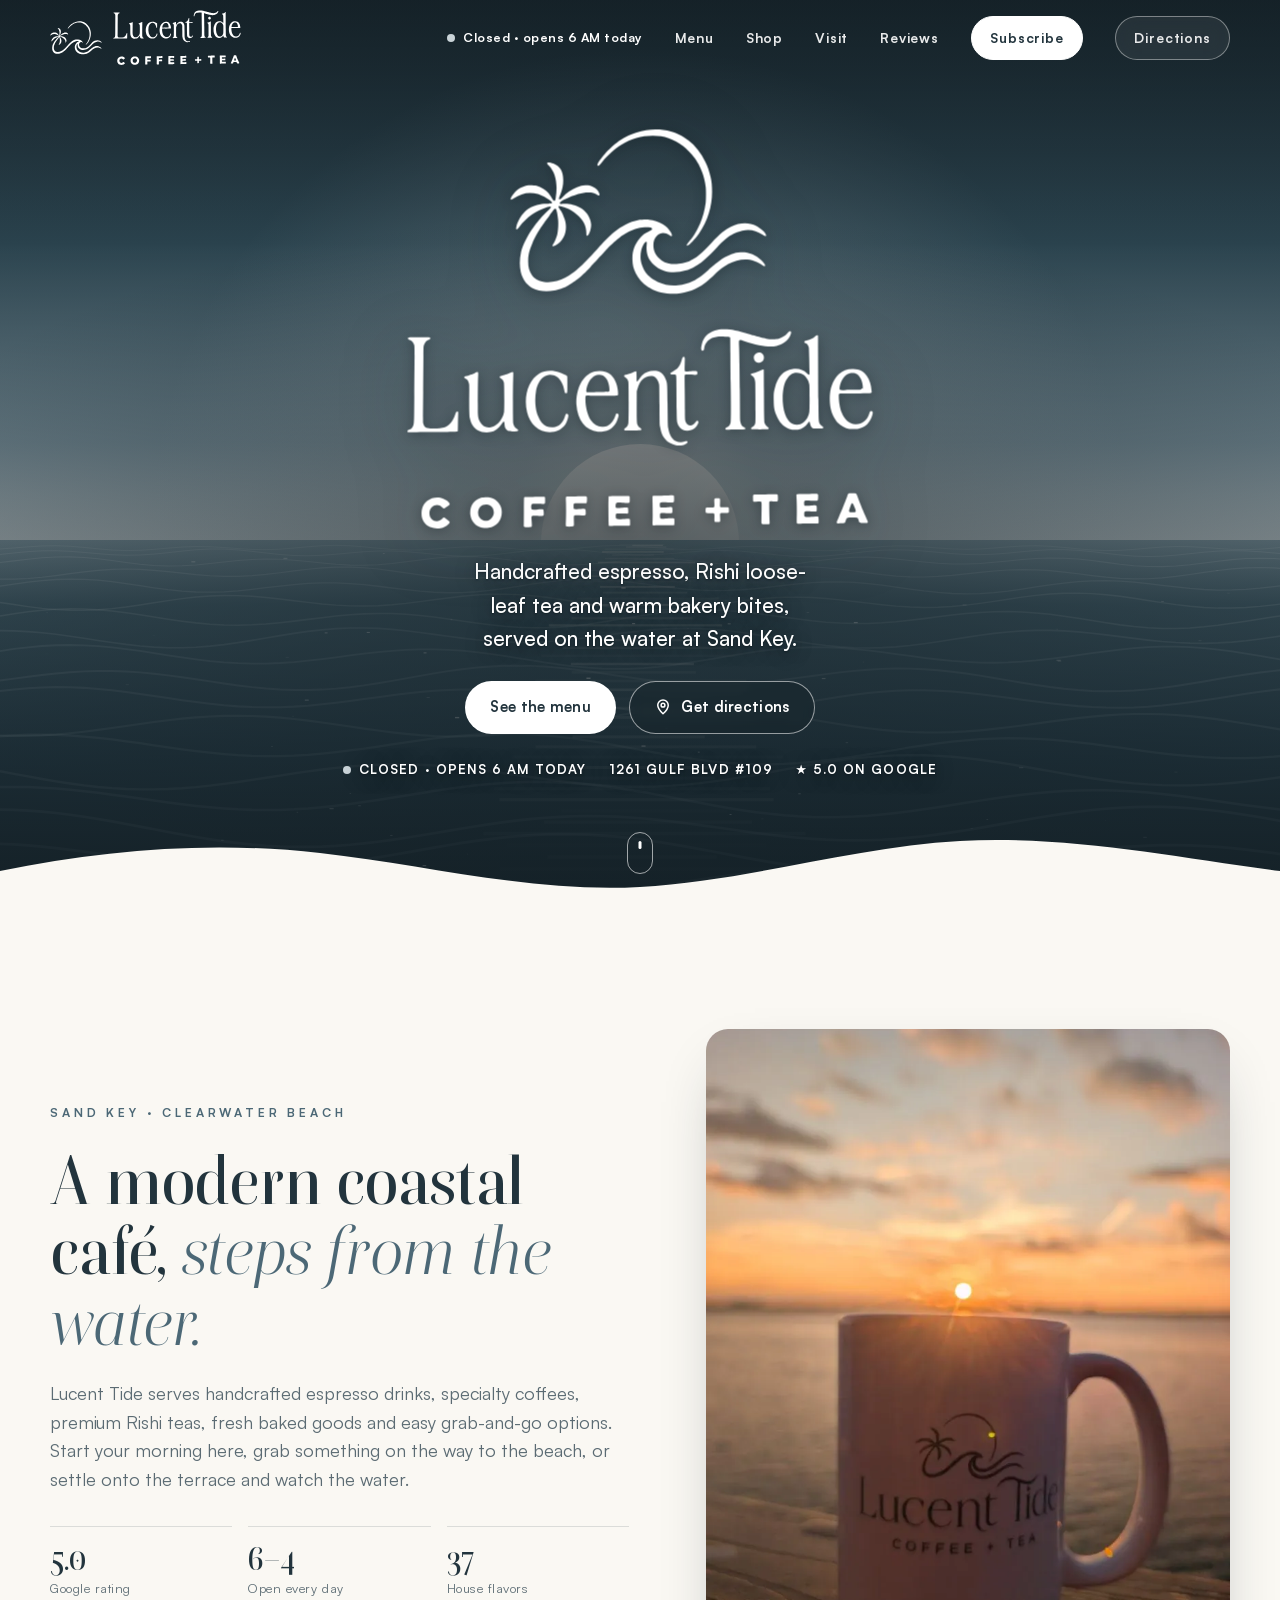
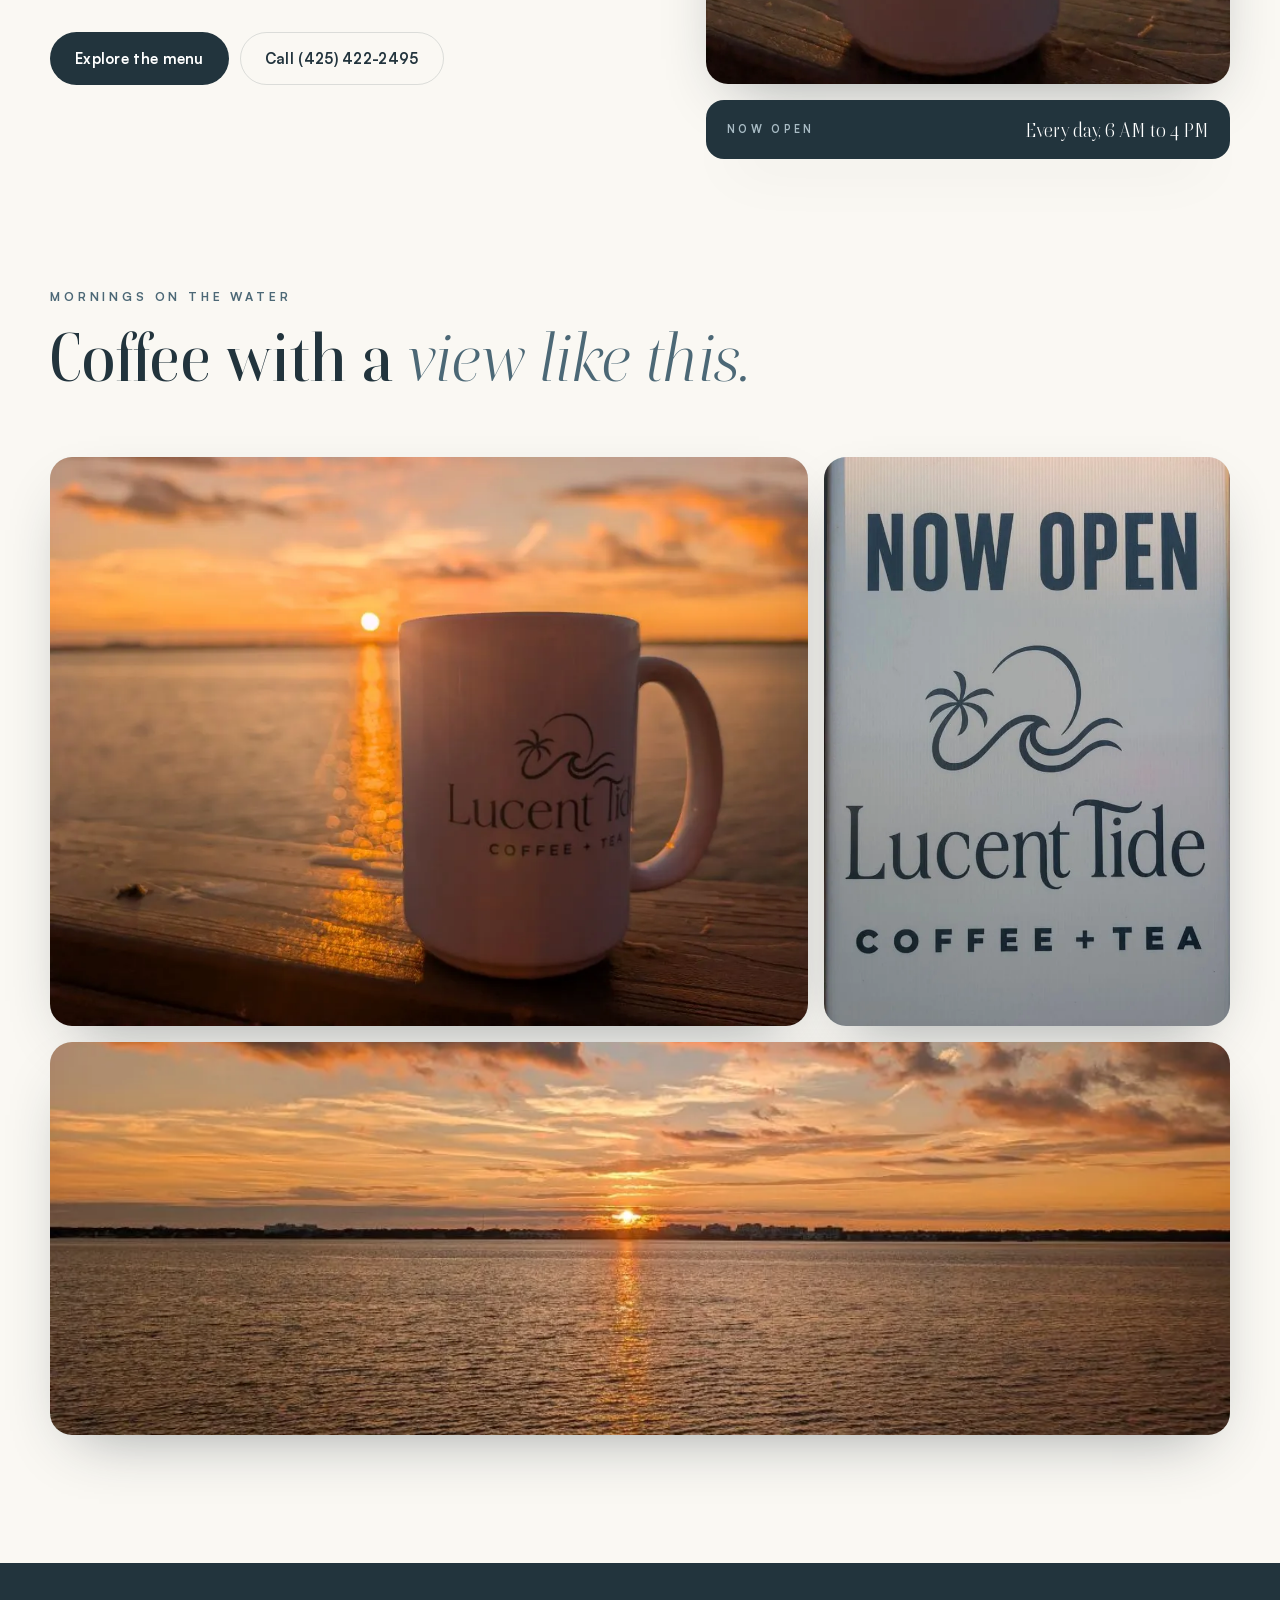
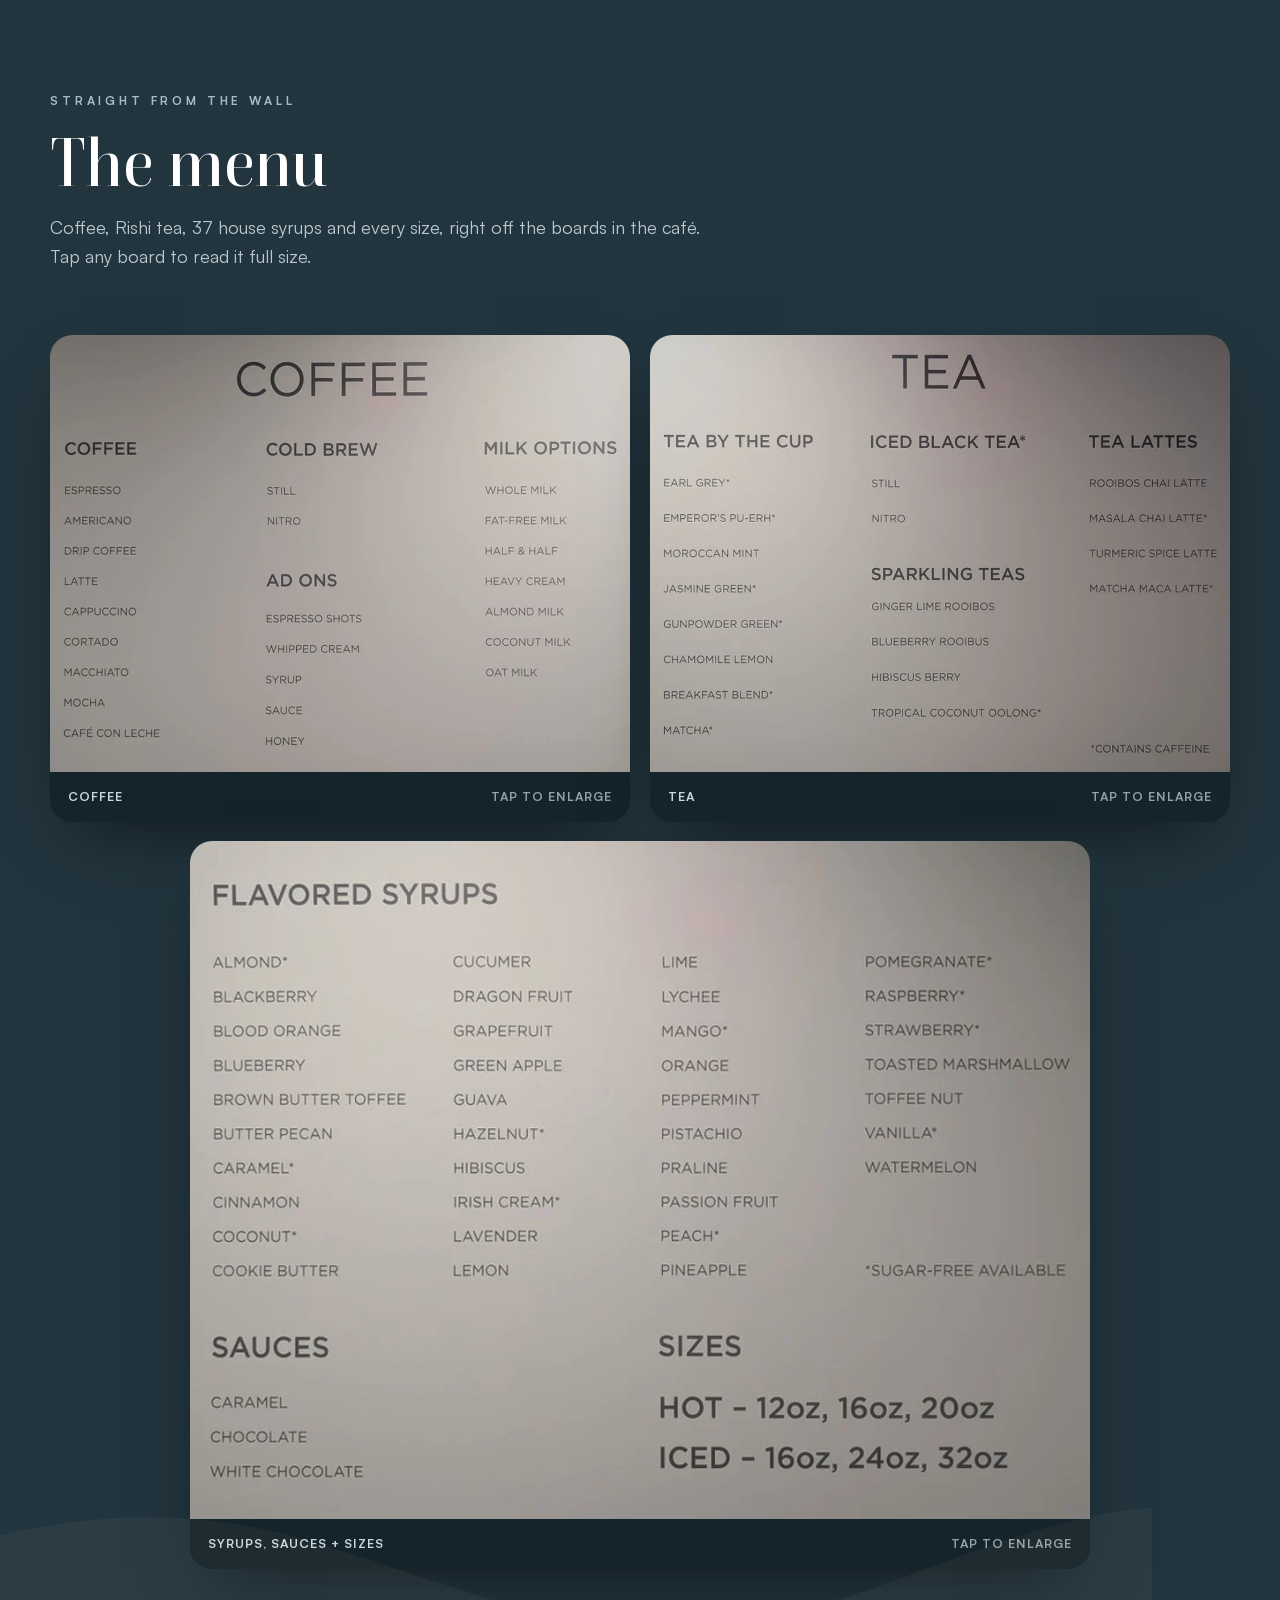
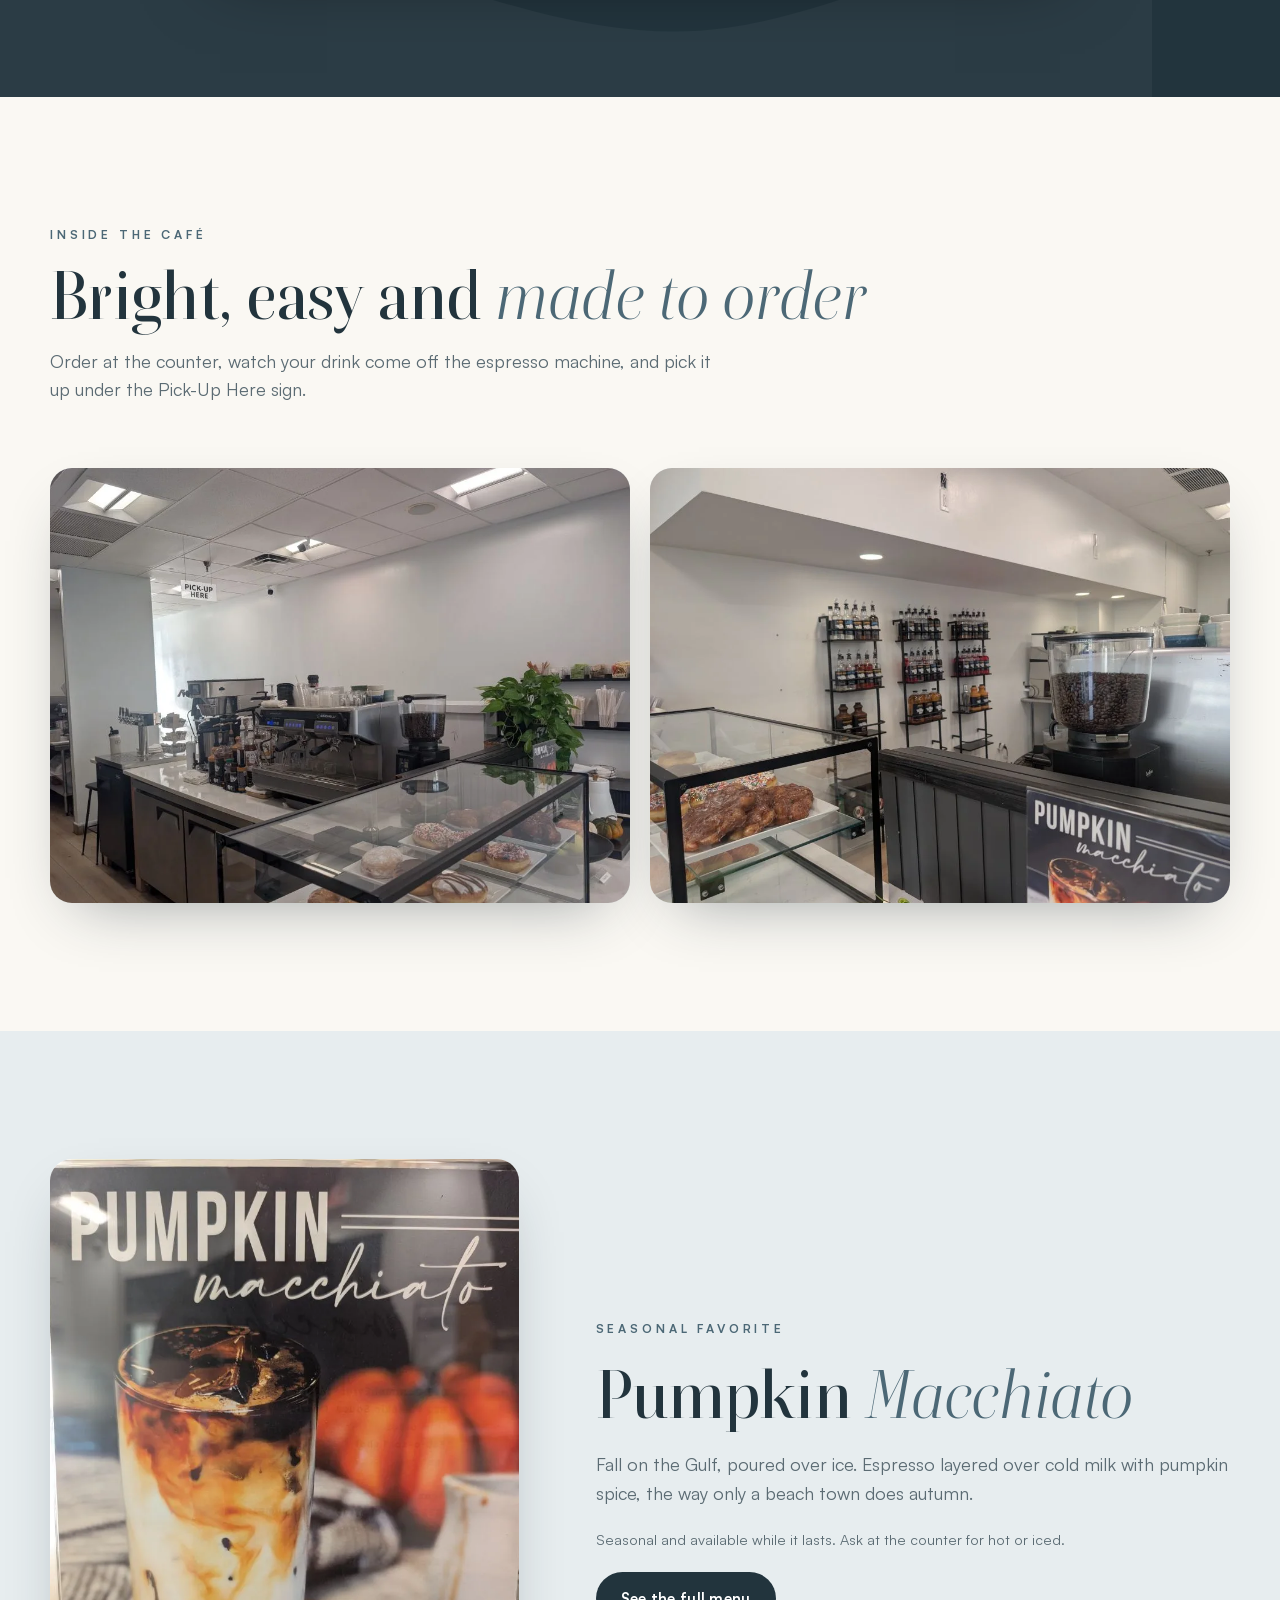
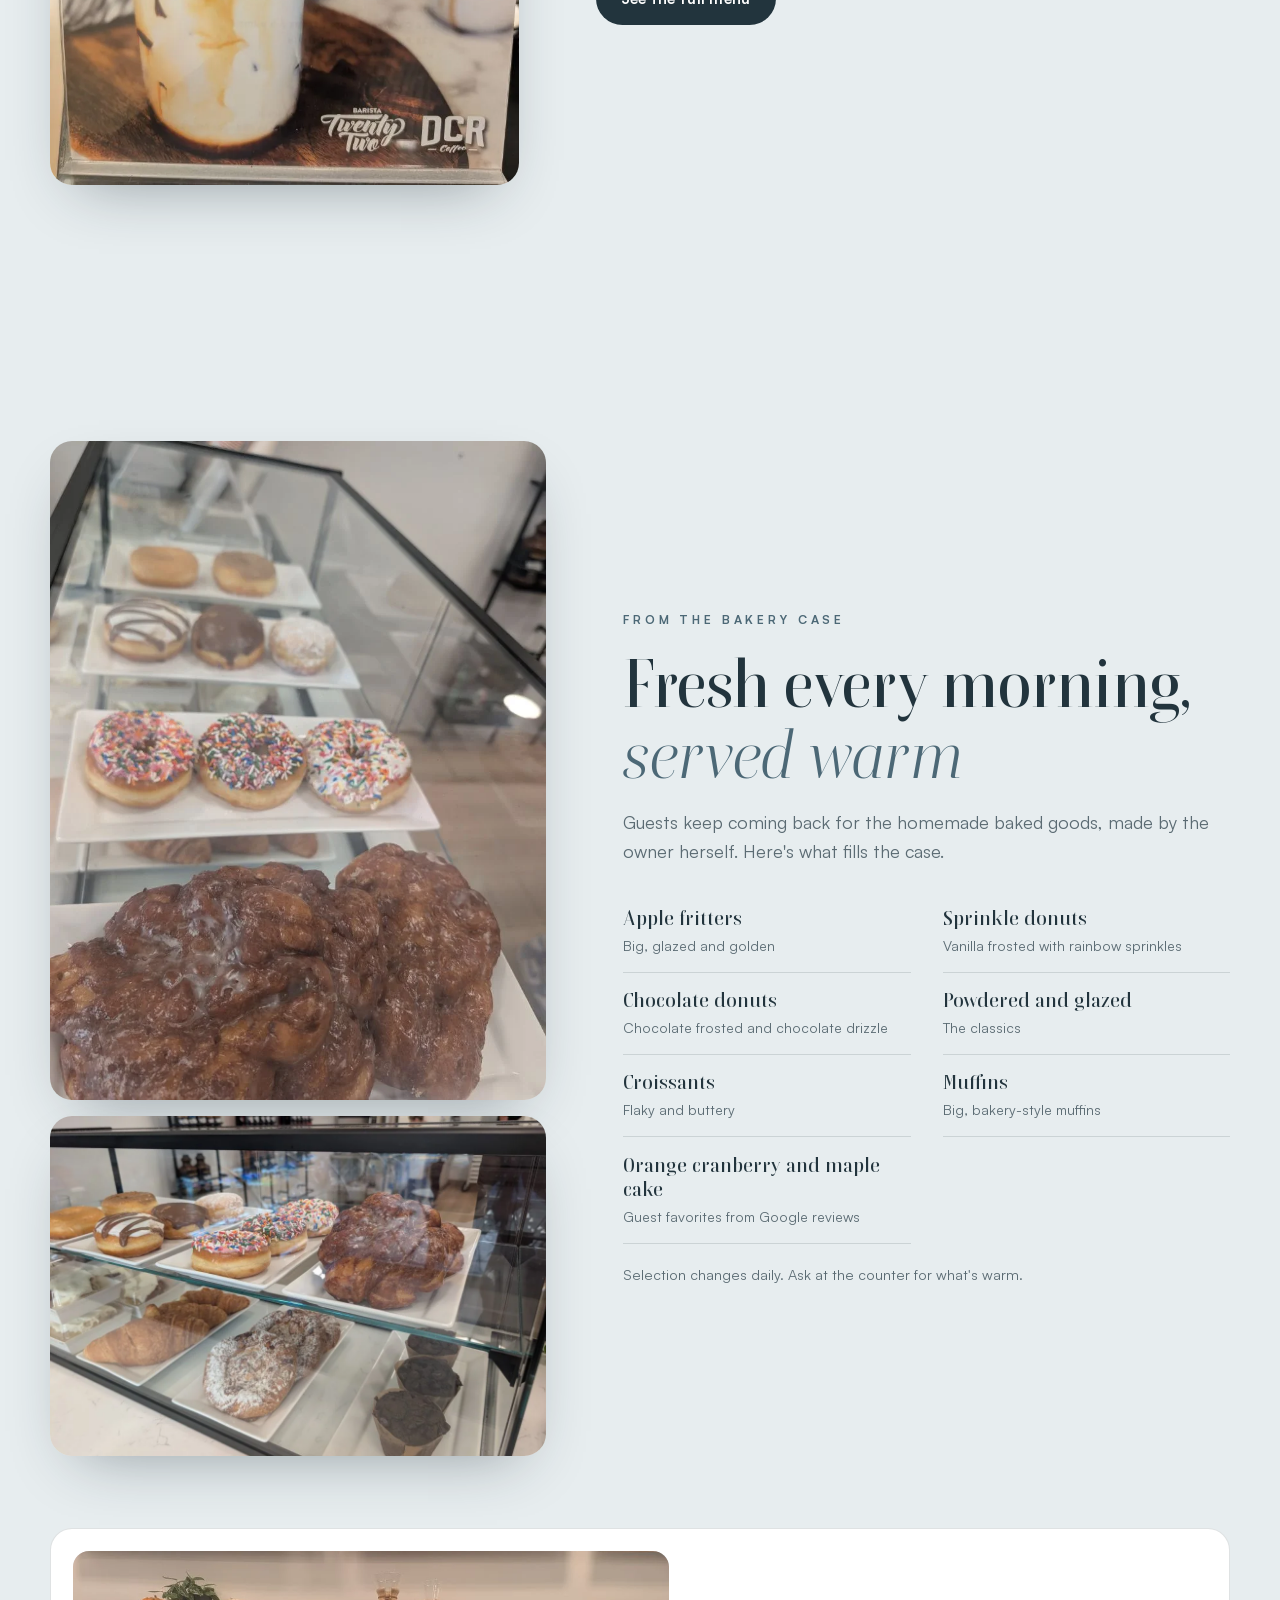
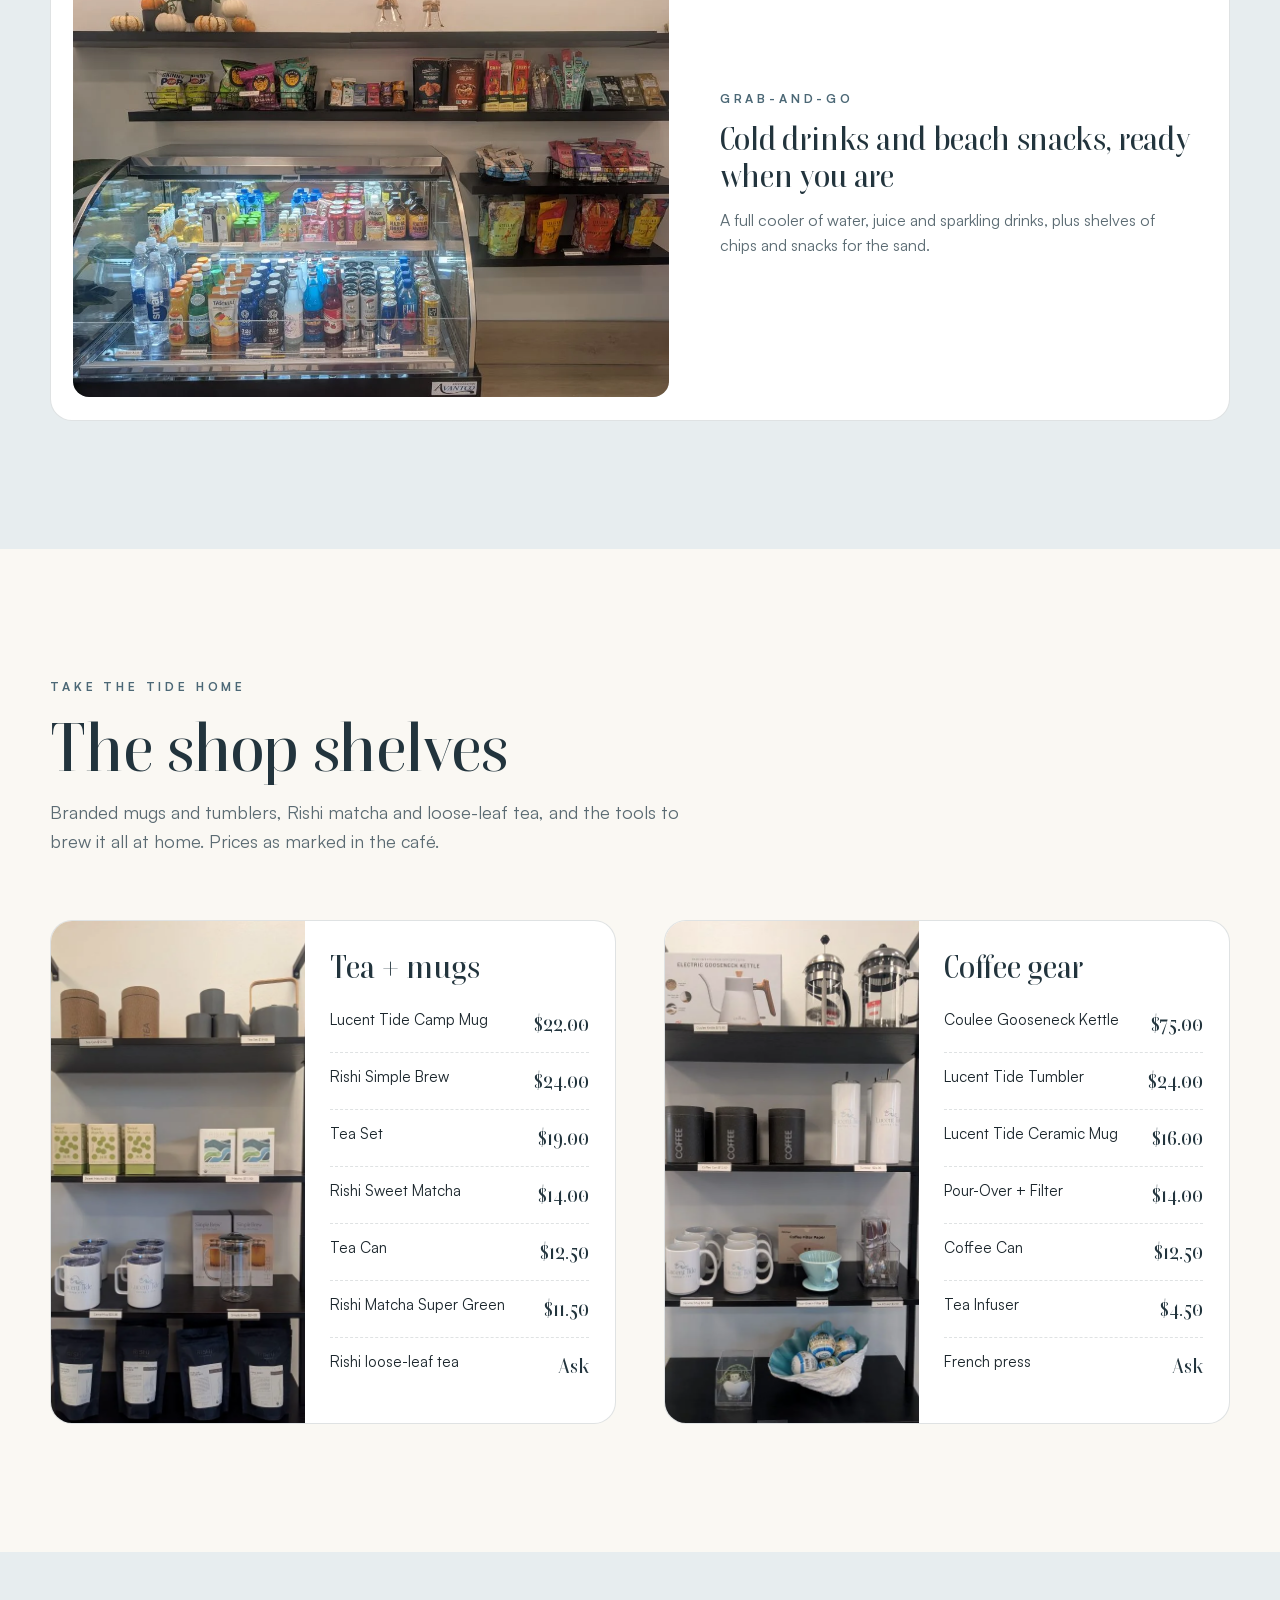
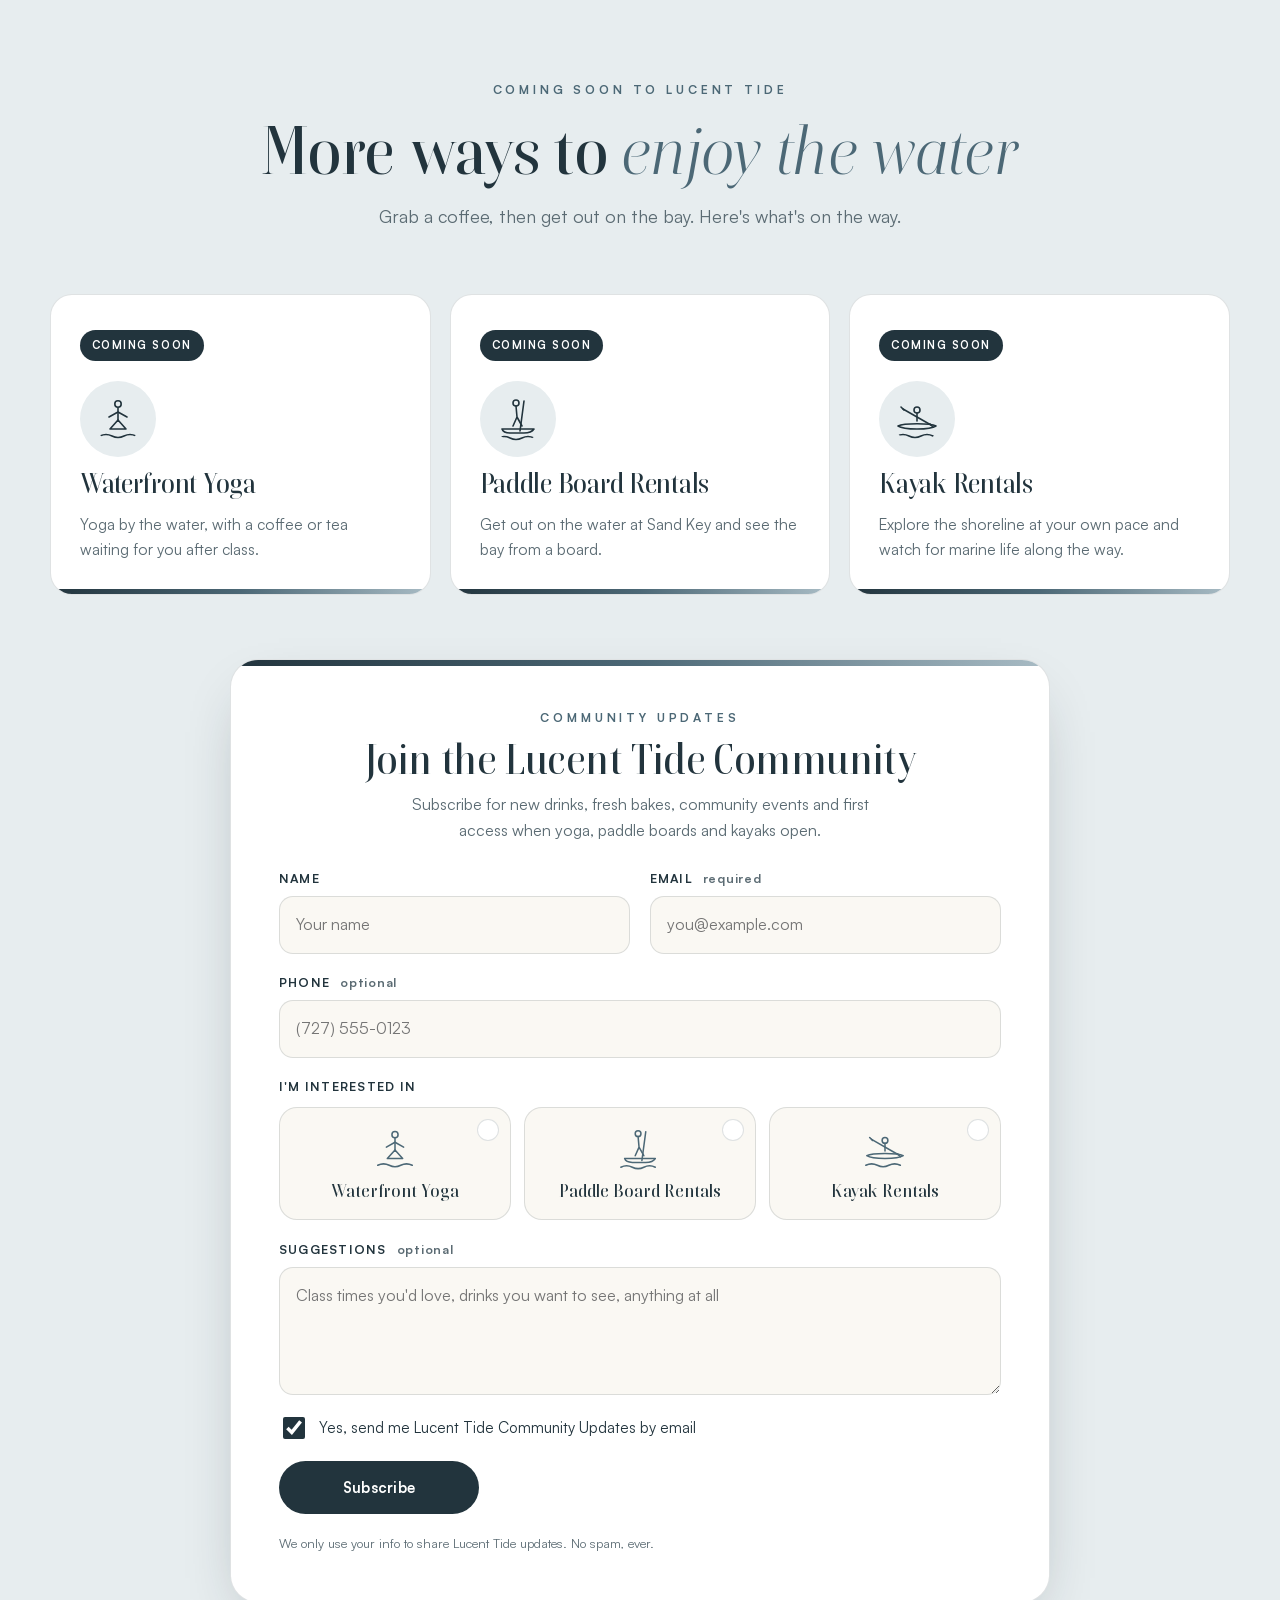
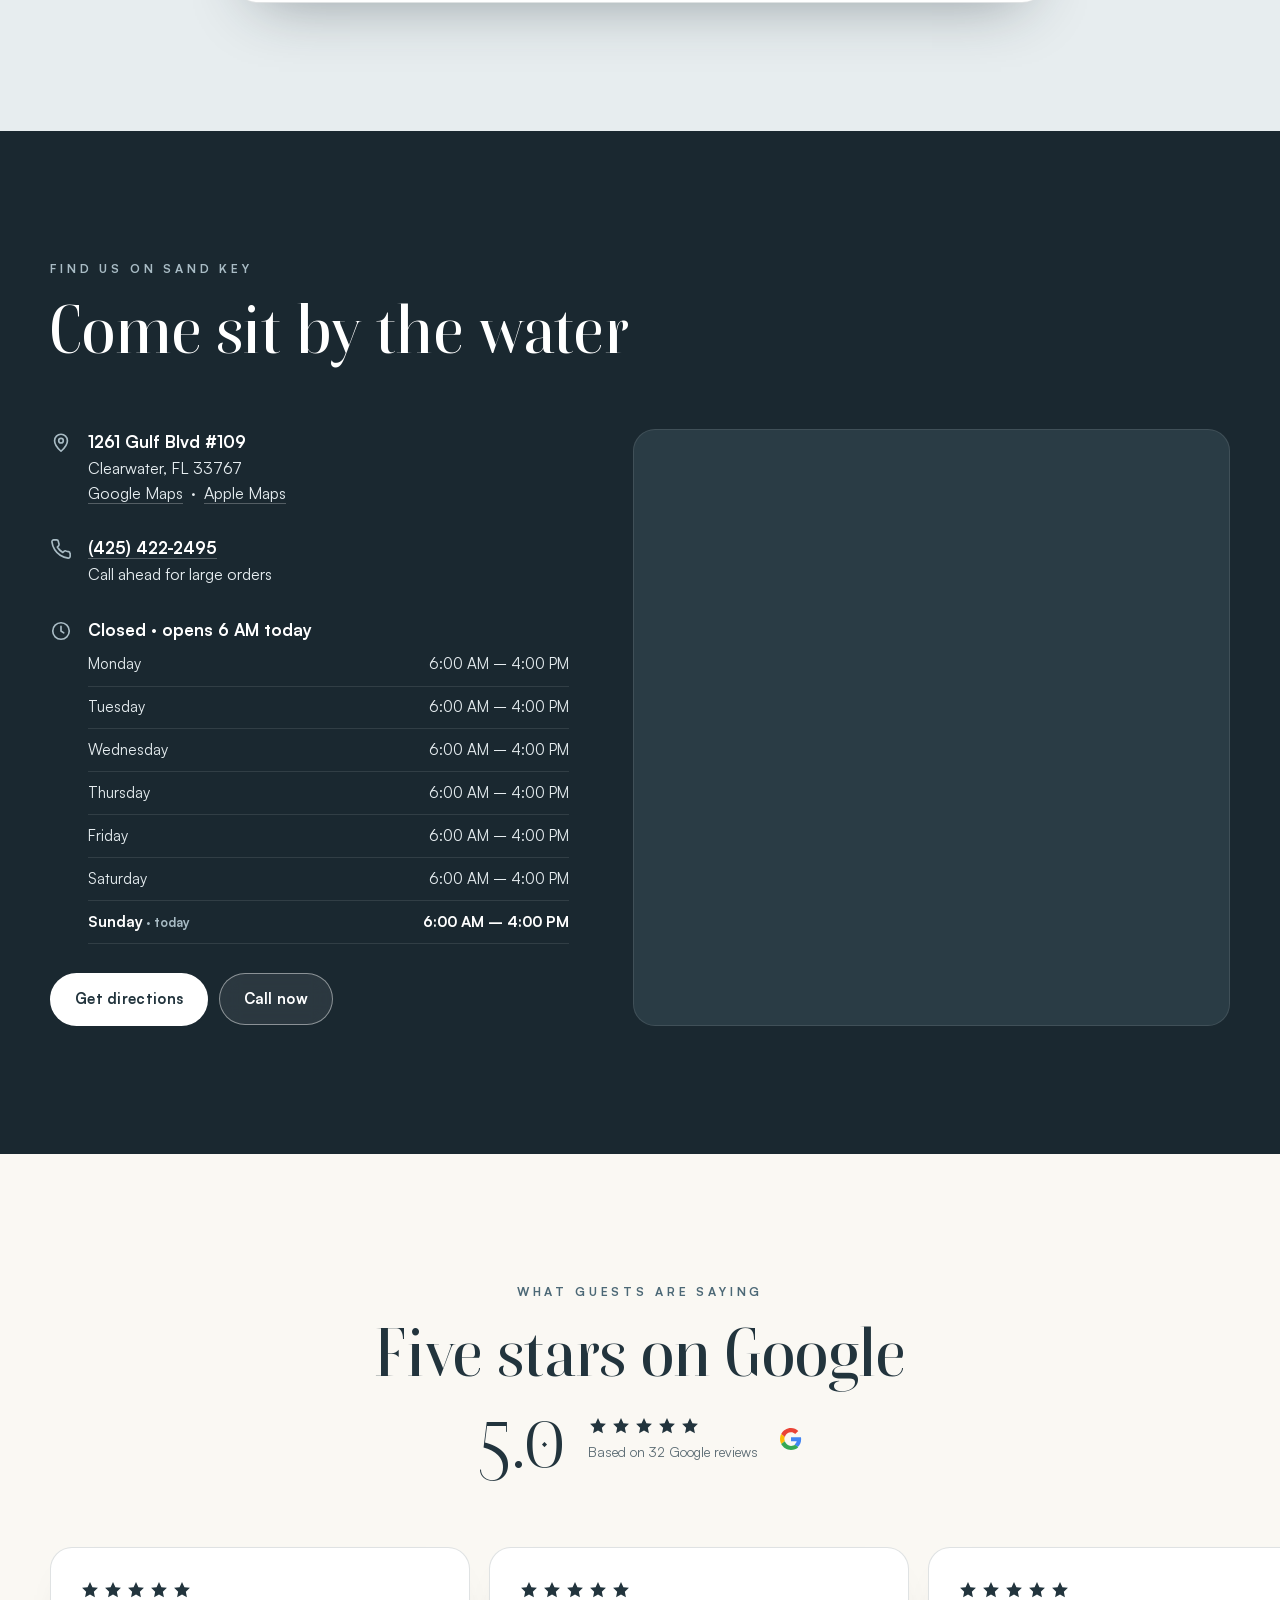
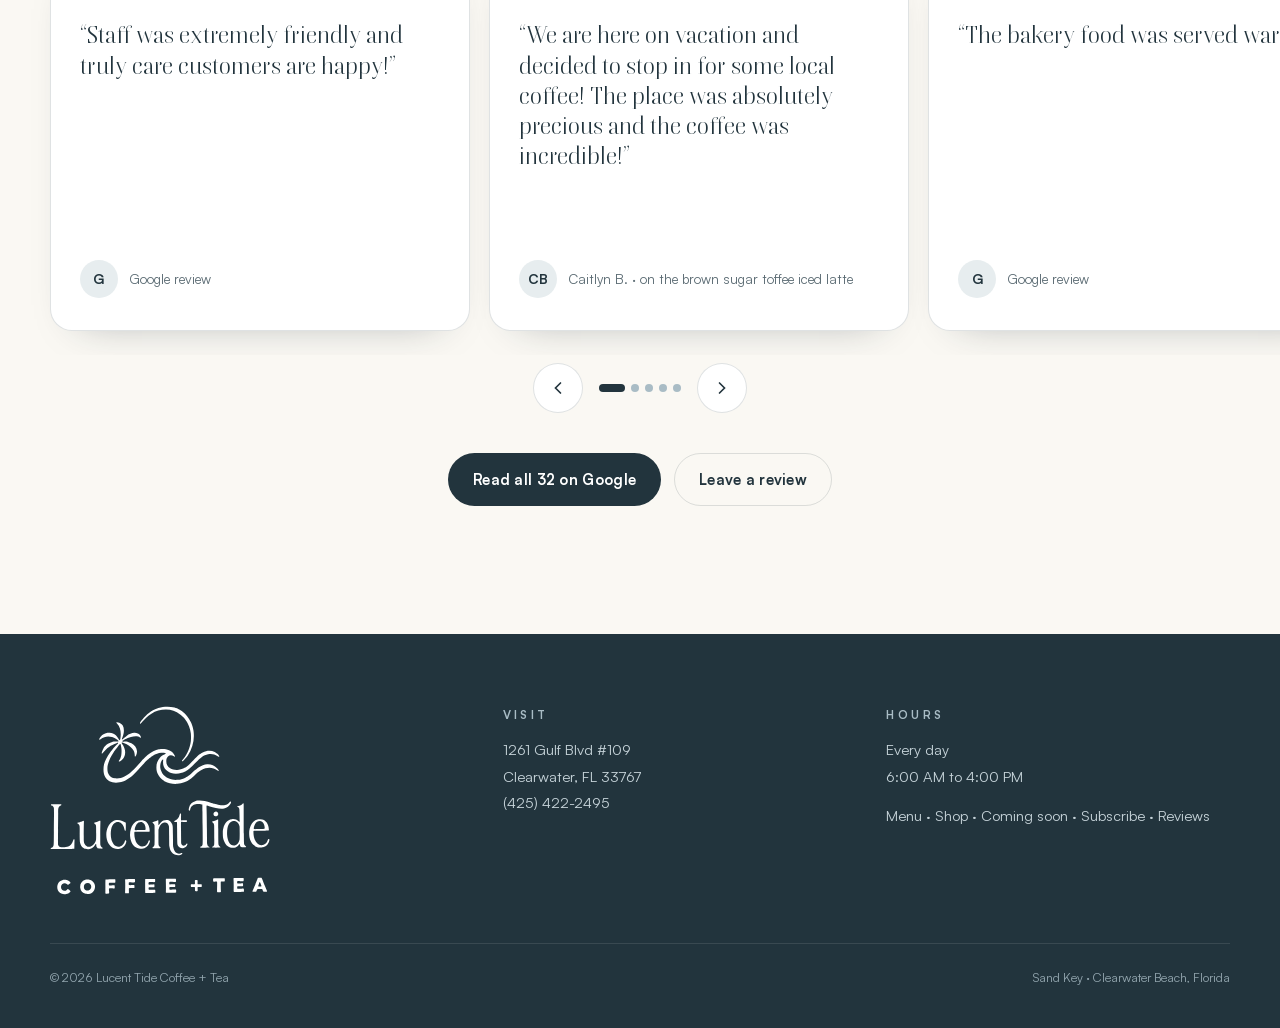
==== commit ca54d16b: "Community Updates subscribe form, header Subscribe button, straightened menu boards" ====
--- a/index.html
+++ b/index.html
@@ -15,7 +15,7 @@
 <link rel="preload" href="fonts/boska-500.woff2" as="font" type="font/woff2" crossorigin>
 <link rel="preload" href="fonts/satoshi-500.woff2" as="font" type="font/woff2" crossorigin>
 <link rel="stylesheet" href="fonts.css">
-<link rel="stylesheet" href="styles.css?v=1794141728">
+<link rel="stylesheet" href="styles.css?v=1794142499">
 <script type="application/ld+json">
 {"@context":"https://schema.org","@type":"CafeOrCoffeeShop","name":"Lucent Tide Coffee & Tea","image":"assets/og.jpg","telephone":"+1-425-422-2495","priceRange":"$","servesCuisine":["Coffee","Tea","Bakery"],
 "address":{"@type":"PostalAddress","streetAddress":"1261 Gulf Blvd #109","addressLocality":"Clearwater","addressRegion":"FL","postalCode":"33767","addressCountry":"US"},
@@ -37,7 +37,8 @@
       <a href="#shop">Shop</a>
       <a href="#visit">Visit</a>
       <a href="#reviews">Reviews</a>
-      <a class="btn btn-ghost" href="https://www.google.com/maps/dir/?api=1&amp;destination=Lucent+Tide+Coffee+%26+Tea%2C+1261+Gulf+Blvd+%23109%2C+Clearwater%2C+FL+33767" target="_blank" rel="noopener">Directions</a>
+      <a class="btn btn-sub" href="#subscribe">Subscribe</a>
+      <a class="btn btn-ghost nav-dir" href="https://www.google.com/maps/dir/?api=1&amp;destination=Lucent+Tide+Coffee+%26+Tea%2C+1261+Gulf+Blvd+%23109%2C+Clearwater%2C+FL+33767" target="_blank" rel="noopener">Directions</a>
     </nav>
   </div>
 </header>
@@ -263,11 +264,11 @@
         <p>Explore the shoreline at your own pace and watch for marine life along the way.</p>
       </article>
     </div>
-    <form class="prereg rev" id="prereg" novalidate>
+    <form class="prereg rev" id="subscribe" novalidate>
       <div class="prereg-head">
-        <span class="eyebrow">Pre-register</span>
-        <h3>Be first on the water</h3>
-        <p>Tell us what you're excited about and we'll reach out as soon as sign-ups open.</p>
+        <span class="eyebrow">Community updates</span>
+        <h3>Join the Lucent Tide Community</h3>
+        <p>Subscribe for new drinks, fresh bakes, community events and first access when yoga, paddle boards and kayaks open.</p>
       </div>
       <div class="f-row">
         <label class="f"><span>Name</span><input name="name" autocomplete="name" maxlength="120" placeholder="Your name"></label>
@@ -281,10 +282,10 @@
         <label class="pick"><input type="checkbox" name="interests" value="kayak"><span><svg viewBox="0 0 48 48" fill="none" stroke="currentColor" stroke-width="1.6" stroke-linecap="round" stroke-linejoin="round"><circle cx="24" cy="15" r="3"/><path d="M24 18v8"/><path d="M10 14l28 16"/><path d="M8 12l3 3M37 29l3 3"/><path d="M5 31c6 4 32 4 38 0-6-3-32-3-38 0z"/><path d="M4 41c4-2 8-2 12 0s8 2 12 0 8-2 12 0"/></svg><b>Kayak Rentals</b></span></label>
       </fieldset>
       <label class="f"><span>Suggestions <i>optional</i></span><textarea name="suggestions" rows="4" maxlength="2000" placeholder="Class times you'd love, drinks you want to see, anything at all"></textarea></label>
-      <label class="check"><input type="checkbox" name="wants_updates" checked><span>Email me Lucent Tide news and updates</span></label>
+      <label class="check"><input type="checkbox" name="wants_updates" checked><span>Yes, send me Lucent Tide Community Updates by email</span></label>
       <input class="hp" name="company" tabindex="-1" autocomplete="off" aria-hidden="true">
       <div class="f-foot">
-        <button class="btn btn-dark" type="submit" id="preregBtn">Pre-register</button>
+        <button class="btn btn-dark" type="submit" id="preregBtn">Subscribe</button>
         <p class="f-msg" id="preregMsg" role="status" aria-live="polite"></p>
       </div>
       <p class="f-fine">We only use your info to share Lucent Tide updates. No spam, ever.</p>
@@ -369,7 +370,7 @@
     <div class="foot">
       <div><svg class="lockup" role="img" aria-label="Lucent Tide Coffee + Tea" xmlns="http://www.w3.org/2000/svg" viewBox="0 0 2591 2225"><path fill="currentColor" fill-rule="evenodd" d="M191.9 2215.3C208.2 2212.1 222.7 2204.4 234.1 2193.0C244.0 2183.0 244.0 2179.8 233.9 2172.2C231.5 2170.4 225.7 2166.0 221.1 2162.5C209.8 2153.9 208.6 2153.9 200.0 2162.8C182.9 2180.5 158.2 2181.2 141.5 2164.5C125.0 2148.1 125.6 2114.7 142.5 2099.2C160.9 2082.4 184.4 2083.0 200.9 2100.7C208.3 2108.5 208.9 2108.5 219.8 2101.0C244.6 2084.0 245.6 2082.2 235.9 2071.6C226.7 2061.5 209.6 2051.9 195.0 2048.5C145.4 2037.0 97.7 2065.4 87.4 2112.6C84.8 2124.5 85.0 2144.9 87.9 2156.4C93.6 2179.6 111.3 2200.6 132.4 2209.2C152.5 2217.4 171.9 2219.4 191.9 2215.3ZM457.5 2212.9C508.5 2205.6 539.9 2157.1 527.5 2105.1C520.3 2075.1 492.7 2049.2 463.3 2045.0C449.0 2042.9 425.2 2044.1 415.0 2047.4C373.2 2061.1 350.9 2096.4 355.8 2141.2C359.8 2177.4 384.6 2204.6 420.5 2212.3C428.7 2214.1 447.5 2214.4 457.5 2212.9ZM693.2 2208.6C697.5 2206.7 697.7 2202.0 695.0 2168.8C693.0 2145.5 693.4 2145.2 719.8 2146.9C754.6 2149.1 760.2 2148.5 762.1 2142.1C763.8 2136.3 761.8 2114.1 759.5 2112.4C756.9 2110.5 742.5 2110.6 721.0 2112.7C695.1 2115.1 693.0 2114.1 693.0 2098.5C693.0 2087.3 694.5 2082.5 698.7 2080.9C700.7 2080.1 709.2 2080.0 727.0 2080.5C768.7 2081.7 764.8 2081.9 767.6 2078.7C769.9 2076.0 770.0 2075.3 770.0 2060.6C770.0 2047.0 769.8 2044.9 768.1 2042.9C765.9 2040.1 768.2 2040.2 725.5 2041.8C707.9 2042.5 685.1 2043.0 674.8 2042.8C658.5 2042.5 655.9 2042.7 654.4 2044.2C652.9 2045.7 652.7 2052.5 652.3 2121.7C652.1 2163.4 651.9 2199.2 651.8 2201.4C651.6 2204.5 652.1 2205.7 654.5 2207.8C657.4 2210.2 657.4 2210.2 674.4 2209.8C683.8 2209.5 692.2 2209.0 693.2 2208.6ZM918.8 2206.1C930.7 2205.2 930.0 2207.0 929.3 2175.6C928.5 2142.8 927.9 2144.2 944.0 2143.8C949.8 2143.6 962.4 2143.9 972.2 2144.4C989.8 2145.3 989.8 2145.3 992.5 2142.6C995.1 2139.9 995.1 2139.9 994.8 2125.4C994.4 2104.9 994.9 2105.2 963.0 2109.0C957.8 2109.7 948.7 2110.0 942.8 2109.8C927.9 2109.4 927.5 2109.0 927.5 2093.4C927.5 2075.7 925.5 2076.5 965.0 2077.4C990.9 2077.9 996.9 2077.8 998.4 2076.7C1000.8 2074.9 1001.9 2068.4 1001.9 2054.3C1002.0 2036.5 1004.2 2037.4 966.4 2038.9C949.4 2039.5 924.9 2040.0 912.0 2040.0C899.1 2040.0 887.9 2040.4 887.2 2040.8C884.6 2042.5 884.1 2048.1 885.0 2064.3C886.3 2086.9 886.2 2148.0 884.9 2175.8C883.7 2200.9 884.1 2204.6 888.4 2205.5C889.5 2205.7 891.4 2206.1 892.5 2206.3C895.7 2207.0 909.7 2206.9 918.8 2206.1ZM1198.0 2202.0C1230.7 2202.1 1236.8 2201.9 1238.5 2200.6C1240.4 2199.2 1240.5 2198.1 1240.3 2182.9C1239.9 2160.1 1242.4 2161.7 1209.5 2163.8C1179.9 2165.7 1168.6 2165.6 1165.6 2163.7C1162.2 2161.4 1160.7 2155.4 1161.2 2145.7C1161.7 2133.2 1160.5 2133.6 1193.5 2134.5C1208.3 2134.9 1222.0 2135.2 1223.8 2135.3C1229.9 2135.4 1230.5 2133.7 1230.2 2118.2C1229.8 2100.6 1229.7 2100.4 1217.2 2100.8C1212.4 2100.9 1201.5 2101.7 1193.0 2102.5C1161.2 2105.5 1158.6 2104.2 1160.5 2086.3C1161.8 2073.6 1166.7 2071.9 1196.7 2073.9C1241.0 2076.8 1238.5 2077.9 1238.5 2055.5C1238.5 2041.4 1238.3 2039.9 1236.5 2038.1C1234.6 2036.2 1233.0 2036.2 1179.1 2036.7C1130.1 2037.2 1123.5 2037.5 1122.1 2038.9C1119.5 2041.5 1120.0 2199.8 1122.7 2201.8C1124.2 2203.0 1127.7 2203.1 1142.0 2202.5C1151.6 2202.1 1176.8 2201.9 1198.0 2202.0ZM1433.3 2199.5C1481.5 2199.5 1483.2 2199.4 1484.6 2197.6C1486.3 2195.3 1486.6 2167.8 1485.0 2163.6C1483.6 2159.9 1480.5 2159.5 1461.0 2160.9C1451.4 2161.6 1436.4 2162.4 1427.8 2162.7C1412.1 2163.3 1412.1 2163.3 1409.1 2160.2C1406.1 2157.2 1406.0 2157.0 1406.0 2147.2C1406.0 2130.1 1404.3 2130.8 1441.1 2132.0C1476.9 2133.1 1474.4 2134.2 1474.8 2117.3C1475.2 2098.0 1474.9 2097.6 1454.3 2099.1C1446.7 2099.6 1433.5 2100.3 1424.9 2100.7C1405.4 2101.4 1405.0 2101.1 1405.0 2086.8C1405.0 2069.5 1405.3 2069.4 1460.7 2072.9C1477.5 2074.0 1481.0 2073.5 1482.9 2069.4C1484.3 2066.3 1484.4 2039.6 1483.0 2037.0C1481.1 2033.5 1476.7 2033.0 1454.0 2034.0C1442.2 2034.5 1417.8 2035.0 1399.9 2035.0C1369.2 2035.0 1367.2 2035.1 1365.6 2036.9C1364.0 2038.6 1363.9 2041.3 1364.5 2067.6C1365.6 2121.6 1365.7 2157.5 1364.8 2175.5C1363.6 2199.9 1364.5 2201.7 1377.0 2200.3C1380.6 2199.9 1405.9 2199.5 1433.3 2199.5ZM2010.5 2191.8C2013.3 2189.6 2013.3 2189.6 2012.6 2172.1C2011.1 2133.5 2010.3 2072.5 2011.3 2070.3C2012.9 2066.7 2016.9 2066.0 2030.3 2067.0C2059.2 2069.3 2059.0 2069.4 2059.0 2049.8C2059.0 2042.5 2058.5 2034.9 2058.0 2032.9C2056.3 2026.9 2055.2 2026.7 2029.9 2028.0C2017.6 2028.6 1988.9 2029.0 1966.1 2028.9C1915.9 2028.6 1921.0 2026.3 1921.0 2048.5C1921.0 2069.7 1920.9 2069.6 1937.4 2068.4C1958.7 2066.9 1963.6 2067.2 1966.2 2069.8C1968.5 2072.1 1968.5 2072.1 1968.3 2105.3C1968.2 2123.6 1967.8 2149.8 1967.5 2163.5C1966.7 2196.6 1964.8 2194.0 1989.4 2194.0C2006.7 2194.0 2007.9 2193.9 2010.5 2191.8ZM2242.0 2190.0C2273.9 2190.0 2281.0 2189.8 2282.6 2188.6C2284.4 2187.3 2284.5 2185.9 2284.3 2171.6C2284.1 2155.4 2283.5 2152.5 2279.7 2151.1C2278.4 2150.6 2268.0 2150.8 2255.5 2151.6C2213.5 2154.2 2208.6 2153.9 2205.9 2148.8C2204.1 2145.5 2204.2 2127.7 2206.0 2125.5C2209.3 2121.5 2213.1 2120.9 2227.7 2122.0C2235.3 2122.5 2248.0 2123.1 2255.8 2123.2C2274.4 2123.6 2274.0 2123.9 2274.0 2106.9C2274.0 2087.5 2273.9 2087.4 2249.2 2089.7C2239.5 2090.6 2226.4 2091.4 2220.2 2091.4C2205.2 2091.5 2204.0 2090.5 2204.0 2076.9C2204.0 2061.9 2206.1 2061.1 2240.5 2062.9C2251.9 2063.5 2264.8 2064.0 2269.1 2064.0C2280.0 2064.0 2280.5 2063.3 2281.4 2045.7C2282.5 2023.5 2282.3 2023.4 2256.8 2024.9C2246.7 2025.5 2222.0 2026.0 2201.8 2026.0C2157.6 2026.1 2160.4 2025.0 2161.4 2041.5C2163.2 2070.7 2163.9 2110.0 2163.2 2144.5C2162.7 2165.7 2162.7 2183.9 2163.2 2185.7C2164.6 2190.9 2165.7 2191.2 2185.4 2190.6C2195.3 2190.2 2220.7 2190.0 2242.0 2190.0ZM2427.2 2186.8C2430.2 2185.7 2432.1 2182.3 2434.6 2173.0C2437.1 2163.8 2439.4 2159.5 2442.7 2158.2C2446.8 2156.7 2467.9 2155.8 2483.7 2156.6C2500.6 2157.5 2501.1 2157.8 2505.9 2172.1C2510.5 2186.1 2509.7 2185.6 2532.7 2186.3C2551.9 2186.9 2552.0 2186.9 2554.7 2184.6C2558.1 2181.7 2557.6 2179.5 2548.5 2160.0C2545.0 2152.6 2541.3 2144.2 2540.2 2141.5C2539.1 2138.8 2534.6 2128.1 2530.2 2117.8C2520.6 2095.6 2506.9 2061.2 2501.0 2044.5C2492.6 2020.3 2494.6 2021.7 2469.5 2022.2C2447.2 2022.6 2447.7 2022.3 2442.9 2036.9C2441.2 2042.2 2436.9 2053.5 2433.5 2062.0C2430.1 2070.5 2423.6 2086.9 2419.1 2098.5C2410.1 2121.4 2409.6 2122.7 2394.4 2156.8C2379.5 2190.1 2379.2 2189.4 2406.5 2188.5C2416.4 2188.2 2425.7 2187.4 2427.2 2186.8ZM1737.1 2179.1C1739.9 2176.9 1739.9 2175.8 1738.7 2151.9C1737.6 2130.1 1735.9 2131.5 1762.4 2131.5C1788.7 2131.5 1787.5 2132.3 1787.5 2115.1C1787.5 2097.7 1788.9 2098.6 1762.9 2099.5C1735.4 2100.5 1737.5 2102.5 1738.4 2075.5C1739.3 2049.8 1739.7 2050.7 1725.3 2050.2C1706.0 2049.5 1705.6 2050.0 1706.8 2073.5C1707.3 2082.7 1707.4 2092.1 1706.9 2094.3C1705.7 2101.1 1705.1 2101.3 1683.3 2100.6C1658.8 2099.9 1658.7 2099.9 1658.2 2113.7C1657.7 2124.7 1659.1 2130.3 1662.5 2131.8C1664.2 2132.6 1670.6 2132.8 1683.7 2132.3C1709.5 2131.5 1707.6 2129.5 1707.2 2156.8C1706.8 2182.6 1705.8 2181.0 1723.1 2181.0C1733.1 2181.0 1735.1 2180.7 1737.1 2179.1ZM428.8 2172.1C410.2 2166.0 398.8 2150.4 398.9 2131.0C398.9 2102.1 418.4 2082.9 446.5 2084.2C471.0 2085.2 487.4 2105.5 485.8 2133.0C484.9 2148.4 472.7 2165.5 458.5 2171.0C450.3 2174.3 436.8 2174.7 428.8 2172.1ZM2455.8 2125.4C2451.1 2122.9 2451.3 2120.5 2458.0 2100.8C2465.6 2078.5 2466.4 2077.0 2469.4 2077.0C2473.1 2077.0 2475.7 2080.9 2481.8 2096.1C2491.2 2119.1 2491.4 2120.6 2486.8 2125.0C2484.0 2127.6 2460.4 2128.0 2455.8 2125.4ZM1537.0 1754.3C1552.9 1749.1 1561.4 1741.3 1557.9 1735.2C1555.6 1731.0 1550.7 1731.1 1541.0 1735.5C1526.2 1742.2 1508.9 1740.9 1492.0 1731.9C1471.8 1721.2 1457.2 1695.2 1451.5 1660.0C1449.4 1647.1 1449.1 1634.2 1447.9 1525.5C1446.8 1416.5 1446.6 1413.5 1438.7 1393.0C1429.7 1369.2 1417.5 1354.8 1400.5 1347.7C1393.3 1344.8 1388.7 1343.9 1376.5 1343.3C1349.3 1342.0 1324.7 1351.0 1307.6 1368.5C1302.3 1374.0 1296.1 1381.7 1292.9 1386.7C1289.9 1391.4 1285.8 1397.1 1283.7 1399.3C1280.1 1403.1 1279.8 1403.2 1278.2 1401.6C1276.7 1400.1 1276.5 1397.0 1276.4 1375.0C1276.3 1344.3 1275.9 1343.6 1263.4 1349.5C1249.0 1356.3 1232.4 1362.5 1222.7 1364.6C1210.4 1367.3 1208.4 1368.2 1207.5 1371.0C1206.6 1373.9 1208.1 1376.0 1215.1 1381.0C1223.5 1387.1 1228.6 1394.7 1230.6 1404.2C1232.9 1415.2 1232.9 1623.9 1230.7 1634.7C1227.9 1647.9 1222.1 1656.9 1213.8 1661.1C1206.4 1664.9 1205.2 1671.6 1211.5 1674.0C1213.1 1674.6 1230.2 1674.7 1256.7 1674.3C1296.2 1673.7 1299.5 1673.5 1301.2 1671.8C1305.0 1668.0 1302.3 1663.4 1293.1 1658.0C1288.0 1655.0 1284.1 1649.7 1281.1 1641.6C1277.6 1632.2 1276.9 1610.6 1277.2 1529.5L1277.5 1456.5L1281.3 1444.2C1288.3 1420.9 1296.7 1404.3 1306.1 1394.9C1327.9 1373.1 1362.9 1366.6 1380.8 1381.0C1389.4 1387.9 1396.8 1401.3 1400.3 1416.5C1402.3 1425.2 1402.4 1429.1 1403.0 1532.5C1403.6 1639.5 1403.6 1639.5 1406.3 1654.0C1413.2 1690.5 1417.9 1701.6 1436.4 1724.8C1448.0 1739.3 1472.1 1752.6 1493.0 1756.0C1497.1 1756.6 1501.2 1757.3 1502.0 1757.5C1507.2 1758.7 1530.0 1756.7 1537.0 1754.3ZM467.5 1683.4C492.7 1677.2 510.6 1664.2 528.5 1639.2C538.1 1625.8 539.7 1624.3 542.6 1626.4C544.1 1627.5 544.5 1629.8 545.1 1640.2C545.8 1655.0 548.8 1662.7 556.9 1670.8C564.5 1678.4 565.7 1678.7 589.1 1679.5C612.8 1680.3 617.4 1679.9 619.6 1676.4C622.3 1672.3 620.7 1669.5 613.1 1665.1C601.9 1658.5 596.2 1649.6 593.5 1634.3C591.6 1623.3 591.3 1450.0 593.1 1392.4C593.8 1372.5 594.0 1355.1 593.6 1353.6C592.4 1348.9 589.0 1349.2 576.6 1355.0C563.0 1361.5 537.5 1370.5 530.0 1371.5C516.2 1373.4 514.2 1379.6 525.4 1386.0C533.9 1390.8 538.4 1397.1 541.6 1408.7C544.0 1417.4 544.7 1562.6 542.4 1574.0C537.5 1597.6 525.4 1620.2 509.8 1634.5C494.8 1648.2 484.0 1654.1 469.0 1656.6C442.3 1661.0 421.7 1650.1 408.3 1624.4C401.1 1610.7 398.9 1601.9 398.0 1583.5C397.0 1561.5 397.8 1397.7 399.1 1375.2C400.7 1347.5 400.2 1347.1 379.6 1357.0C372.7 1360.2 364.6 1363.6 361.6 1364.5C358.6 1365.4 353.2 1367.2 349.8 1368.6C346.3 1370.0 339.7 1371.7 335.1 1372.5C324.9 1374.3 322.0 1376.0 322.0 1379.9C322.0 1383.2 323.9 1385.0 330.0 1387.7C340.4 1392.3 347.1 1403.1 349.1 1418.5C349.9 1425.0 350.1 1441.1 349.7 1476.0C348.9 1536.9 350.2 1593.4 352.5 1603.9C360.6 1640.4 373.4 1659.9 398.9 1675.0C415.7 1684.9 446.4 1688.7 467.5 1683.4ZM151.4 1683.1C286.7 1682.1 285.4 1682.1 286.6 1677.6C286.8 1676.5 287.2 1661.1 287.4 1643.5C287.6 1625.9 288.1 1602.7 288.5 1592.0C289.4 1570.3 289.1 1569.0 283.0 1569.0C278.7 1569.0 275.8 1573.6 271.5 1587.5C261.1 1620.8 238.5 1648.1 214.9 1655.8C194.9 1662.3 164.7 1665.1 135.3 1663.1C108.8 1661.3 100.8 1655.7 95.6 1635.3C93.6 1627.5 93.6 1633.6 94.9 1467.0C95.5 1385.9 96.2 1295.0 96.3 1265.0C96.6 1211.7 96.7 1210.3 98.9 1203.0C103.8 1186.8 112.6 1176.8 126.3 1171.9C131.7 1170.0 134.0 1167.5 134.0 1163.5C134.0 1157.1 136.2 1157.3 72.3 1157.7C14.8 1158.0 14.5 1158.0 12.8 1160.1C8.5 1165.3 11.1 1169.8 20.3 1172.9C34.0 1177.7 41.0 1185.9 45.5 1202.6C47.2 1208.6 47.5 1258.8 46.5 1333.5C46.3 1347.2 45.9 1415.9 45.5 1486.0C44.8 1624.9 44.5 1633.6 40.5 1645.5C35.9 1659.2 30.3 1665.4 19.3 1669.0C11.3 1671.6 8.0 1674.3 8.0 1678.0C8.0 1682.6 12.2 1685.2 18.5 1684.5C20.7 1684.2 80.5 1683.6 151.4 1683.1ZM821.2 1681.0C849.1 1675.6 874.4 1656.3 887.1 1631.0C894.4 1616.4 899.9 1596.4 898.6 1589.4C897.3 1583.0 888.5 1579.5 884.5 1583.9C883.6 1585.0 881.7 1589.8 880.4 1594.5C876.5 1608.1 870.9 1619.3 862.5 1629.5C850.8 1643.9 841.3 1650.4 825.5 1654.6C798.1 1661.9 770.3 1653.1 751.9 1631.4C742.9 1620.7 728.0 1591.6 724.6 1578.0C714.2 1535.9 712.8 1497.9 720.0 1454.9C725.1 1424.5 741.1 1393.4 758.0 1381.1C779.5 1365.4 795.6 1362.0 816.6 1368.7C839.1 1375.9 853.3 1389.9 865.3 1416.5C871.2 1429.8 872.2 1433.0 875.6 1450.0C878.8 1466.2 879.8 1468.0 885.8 1468.0C893.4 1468.0 893.1 1469.7 893.2 1420.9C893.3 1397.0 893.0 1376.5 892.6 1375.3C891.1 1370.8 881.7 1366.0 850.7 1353.9C812.3 1339.0 768.3 1341.0 738.1 1358.9C677.6 1394.9 648.8 1485.8 670.1 1573.2C677.8 1604.6 693.7 1632.9 714.8 1652.4C743.2 1678.7 780.9 1688.8 821.2 1681.0ZM1083.3 1681.0C1124.3 1677.1 1154.2 1655.7 1168.1 1620.1C1172.9 1607.9 1177.0 1593.7 1177.0 1589.4C1177.0 1584.6 1173.2 1580.6 1168.7 1580.6C1164.0 1580.6 1162.3 1582.3 1160.4 1588.7C1152.4 1616.1 1136.2 1637.9 1116.5 1647.8C1108.7 1651.7 1093.8 1654.3 1083.1 1653.7C1059.5 1652.4 1040.6 1640.7 1022.2 1616.0C1005.5 1593.7 992.1 1539.5 993.2 1498.7C993.6 1480.0 992.9 1480.5 1019.9 1481.5C1044.4 1482.4 1087.5 1482.4 1135.0 1481.6C1175.7 1480.8 1174.0 1481.3 1174.0 1469.2C1173.9 1430.1 1158.3 1388.8 1135.3 1366.9C1108.9 1341.9 1055.6 1337.5 1019.0 1357.3C1005.2 1364.9 993.5 1375.5 979.4 1393.3C954.9 1424.5 939.5 1482.1 943.1 1530.0C949.6 1617.8 992.9 1673.0 1061.6 1680.9C1071.6 1682.1 1071.5 1682.1 1083.3 1681.0ZM1574.6 1673.5C1592.0 1669.1 1606.2 1657.5 1614.3 1641.0C1620.8 1627.9 1620.5 1621.8 1613.5 1620.4C1609.5 1619.7 1606.1 1622.3 1602.2 1629.3C1588.6 1653.4 1555.8 1651.5 1548.0 1626.2C1544.4 1614.6 1544.0 1608.2 1544.0 1561.0C1544.0 1535.4 1543.5 1482.0 1542.9 1442.3C1542.2 1389.4 1542.2 1369.5 1543.0 1368.0C1545.0 1364.3 1548.4 1363.8 1563.5 1364.9C1599.6 1367.6 1607.6 1367.5 1610.4 1364.7C1613.3 1361.8 1614.0 1354.3 1611.9 1349.6C1609.7 1344.9 1607.4 1344.6 1577.5 1346.5C1562.3 1347.4 1548.8 1347.9 1547.4 1347.6C1542.1 1346.2 1541.8 1343.3 1543.0 1306.6C1544.1 1272.0 1543.9 1269.1 1540.1 1267.1C1534.0 1263.8 1530.6 1267.7 1526.9 1282.0C1517.6 1317.6 1503.7 1335.6 1475.5 1348.5C1463.4 1354.2 1461.1 1356.9 1464.7 1361.8C1466.7 1364.4 1467.1 1364.5 1479.3 1365.0C1489.5 1365.4 1492.3 1365.8 1493.7 1367.2C1496.3 1369.9 1496.9 1383.6 1497.0 1448.0C1497.1 1479.6 1497.5 1530.7 1498.0 1561.5C1498.9 1625.2 1499.6 1630.9 1507.7 1646.3C1520.0 1669.5 1546.9 1680.5 1574.6 1673.5ZM1830.4 1669.4C1860.7 1669.1 1875.8 1668.6 1876.7 1667.8C1880.2 1664.9 1877.4 1658.1 1872.0 1656.5C1859.7 1652.8 1853.8 1643.7 1850.5 1623.6C1849.3 1616.0 1849.0 1604.3 1849.0 1566.3C1849.0 1540.0 1848.5 1487.0 1848.0 1448.5C1847.4 1410.0 1846.6 1347.9 1846.1 1310.5C1845.5 1273.1 1844.6 1227.9 1843.9 1210.1C1842.2 1167.1 1840.5 1168.9 1873.5 1180.0C1948.0 1205.0 2012.3 1214.5 2051.0 1206.0C2083.6 1198.9 2112.7 1177.6 2126.0 1151.1C2134.1 1134.8 2133.9 1125.0 2125.3 1125.0C2121.5 1125.0 2119.8 1126.4 2110.0 1138.1C2099.0 1151.0 2081.0 1161.8 2062.5 1166.6C2049.1 1170.0 2012.6 1169.7 1995.0 1166.1C1977.7 1162.4 1944.0 1154.1 1936.0 1151.5C1931.9 1150.2 1925.6 1148.4 1922.0 1147.5C1918.4 1146.7 1909.2 1144.0 1901.5 1141.5C1836.7 1121.0 1801.8 1114.0 1763.5 1113.8C1737.2 1113.7 1726.9 1115.0 1710.0 1120.6C1669.7 1134.1 1648.1 1156.2 1638.1 1194.1C1632.6 1214.8 1632.3 1228.0 1637.3 1231.5C1643.4 1235.8 1649.4 1231.6 1650.5 1222.4C1653.6 1195.8 1668.8 1174.8 1693.6 1162.8C1708.4 1155.7 1735.8 1151.8 1756.5 1154.0C1762.0 1154.5 1771.1 1155.4 1776.7 1156.0C1786.6 1156.9 1793.1 1158.7 1794.4 1160.9C1794.8 1161.5 1795.3 1201.1 1795.5 1248.8C1795.6 1296.5 1796.3 1367.9 1797.0 1407.5C1799.0 1520.7 1798.9 1621.7 1796.8 1630.6C1793.5 1645.0 1787.9 1652.1 1777.0 1656.1C1763.4 1661.0 1765.7 1672.1 1780.0 1670.5C1783.0 1670.2 1805.7 1669.7 1830.4 1669.4ZM2169.2 1669.6C2192.7 1665.1 2209.5 1654.2 2224.4 1633.8C2232.5 1622.7 2234.1 1622.9 2236.5 1635.6C2239.0 1648.5 2244.1 1657.4 2251.3 1661.3C2255.3 1663.3 2257.0 1663.5 2280.5 1663.8C2305.5 1664.2 2305.5 1664.2 2307.9 1661.6C2311.1 1658.2 2310.0 1654.4 2305.1 1651.5C2298.4 1647.5 2292.3 1641.0 2289.7 1635.2C2284.3 1623.1 2284.1 1619.4 2283.0 1503.5C2282.2 1421.1 2280.7 1160.7 2281.0 1150.8C2281.0 1149.8 2279.9 1148.3 2278.5 1147.4C2275.1 1145.2 2271.6 1146.7 2265.5 1153.1C2254.5 1164.7 2238.6 1172.4 2217.6 1176.5C2208.0 1178.3 2205.0 1180.0 2205.0 1183.9C2205.0 1187.2 2207.1 1189.3 2212.1 1190.9C2221.3 1193.8 2228.0 1203.6 2230.0 1216.8C2230.5 1220.5 2231.5 1247.6 2232.1 1277.0C2232.8 1306.4 2233.5 1337.3 2233.7 1345.7C2234.4 1367.9 2232.6 1369.6 2220.6 1358.2C2197.7 1336.3 2173.3 1328.8 2140.4 1333.5C2089.5 1340.7 2057.7 1374.9 2041.5 1439.9C2035.2 1465.0 2034.7 1470.5 2035.4 1506.5C2036.1 1548.1 2037.7 1557.2 2049.6 1589.3C2064.0 1628.1 2089.1 1654.7 2121.3 1665.5C2136.9 1670.7 2155.2 1672.3 2169.2 1669.6ZM2003.7 1667.5C2004.9 1667.2 2006.4 1666.0 2007.1 1664.9C2009.1 1661.1 2007.3 1658.3 2000.1 1653.5C1992.1 1648.2 1988.0 1642.6 1985.4 1633.5C1983.0 1624.5 1982.0 1581.1 1981.6 1451.3C1981.3 1389.5 1980.9 1338.6 1980.5 1338.0C1979.1 1335.8 1973.5 1337.3 1962.6 1342.9C1950.3 1349.2 1934.7 1354.8 1920.6 1357.9C1905.9 1361.1 1904.4 1365.2 1915.5 1371.9C1926.0 1378.3 1930.8 1387.5 1932.9 1405.3C1934.4 1417.8 1935.5 1618.6 1934.1 1628.4C1932.1 1642.1 1927.2 1649.9 1916.9 1655.0C1909.5 1658.8 1907.5 1665.1 1913.0 1667.6C1915.1 1668.5 1999.5 1668.4 2003.7 1667.5ZM2505.0 1664.6C2522.4 1660.3 2542.2 1649.9 2553.2 1639.2C2564.9 1627.9 2577.3 1606.0 2581.6 1589.2C2585.3 1574.8 2584.8 1570.5 2579.0 1567.5C2572.7 1564.2 2568.5 1567.7 2565.1 1579.0C2553.0 1618.9 2524.1 1641.6 2487.5 1639.7C2453.9 1638.0 2427.9 1615.4 2411.2 1573.5C2402.5 1551.6 2396.0 1514.5 2396.0 1486.2C2396.0 1467.7 2394.5 1468.5 2426.8 1469.4C2440.8 1469.8 2479.6 1469.8 2512.9 1469.4C2584.8 1468.5 2578.6 1469.9 2577.5 1454.7C2575.1 1420.9 2566.7 1393.9 2552.2 1373.4C2533.9 1347.5 2510.7 1335.5 2476.4 1334.3C2443.8 1333.1 2418.3 1342.3 2395.3 1363.7C2370.0 1387.2 2351.8 1427.3 2347.0 1470.5C2344.4 1493.1 2346.0 1529.8 2350.5 1551.0C2356.8 1581.1 2373.6 1614.7 2391.5 1632.5C2407.0 1648.1 2433.0 1661.9 2453.7 1665.6C2464.2 1667.4 2495.9 1666.8 2505.0 1664.6ZM2145.8 1640.1C2113.1 1629.6 2089.9 1581.7 2085.9 1516.4C2083.2 1471.1 2090.2 1421.8 2102.8 1399.0C2124.6 1359.2 2150.5 1346.7 2186.3 1358.6C2208.9 1366.1 2228.3 1391.8 2232.5 1419.5C2234.6 1433.8 2234.6 1560.1 2232.5 1572.3C2226.7 1605.6 2206.7 1632.4 2182.2 1640.0C2173.5 1642.7 2154.1 1642.7 2145.8 1640.1ZM999.5 1461.0C993.8 1454.6 1003.9 1418.4 1017.1 1398.0C1022.7 1389.5 1036.1 1376.3 1042.9 1372.6C1057.1 1365.0 1076.6 1364.2 1089.9 1370.6C1096.5 1373.8 1107.9 1385.1 1112.8 1393.2C1120.0 1405.2 1126.0 1429.1 1126.0 1445.8C1126.0 1461.8 1130.5 1460.4 1078.3 1461.1C1054.2 1461.5 1027.1 1462.1 1018.0 1462.5C1001.7 1463.2 1001.5 1463.2 999.5 1461.0ZM2402.2 1449.4C2396.6 1445.5 2403.0 1414.6 2413.3 1396.0C2429.1 1367.3 2446.0 1355.7 2471.5 1355.7C2491.8 1355.8 2505.0 1364.9 2516.9 1387.0C2525.5 1403.1 2531.4 1433.7 2527.9 1443.8C2526.2 1448.8 2524.7 1449.0 2484.0 1448.9C2463.4 1448.8 2441.3 1449.3 2435.0 1449.9C2417.9 1451.5 2404.9 1451.3 2402.2 1449.4ZM1957.6 1298.9C1981.1 1294.7 1989.4 1267.8 1972.7 1250.1C1955.9 1232.3 1922.2 1249.6 1925.5 1274.4C1927.3 1288.3 1935.6 1297.1 1949.0 1299.3C1950.4 1299.5 1951.5 1299.8 1951.6 1299.9C1951.6 1299.9 1954.3 1299.5 1957.6 1298.9ZM1499.3 917.0C1557.3 912.3 1608.7 893.0 1653.0 859.3C1662.3 852.2 1687.2 830.8 1701.6 817.5C1746.3 776.2 1752.6 771.3 1784.0 753.2C1829.8 726.9 1883.5 720.2 1926.5 735.5C1949.4 743.6 1958.0 748.1 1973.1 759.4C1980.7 765.2 1984.7 766.3 1987.0 763.5C1990.5 759.2 1983.8 748.5 1967.1 731.9C1934.9 699.9 1897.1 685.3 1851.5 687.4C1833.4 688.3 1818.5 691.5 1800.5 698.7C1777.1 708.0 1748.9 723.4 1736.0 734.0C1733.5 736.0 1727.6 740.6 1722.9 744.1C1718.2 747.6 1711.9 752.6 1708.9 755.2C1705.9 757.8 1698.3 764.3 1692.0 769.7C1685.7 775.1 1677.6 782.2 1674.0 785.5C1657.9 800.5 1637.7 817.3 1626.5 824.9C1609.0 836.9 1603.8 840.0 1589.2 847.2C1559.2 861.7 1538.0 867.5 1506.0 870.0C1462.1 873.3 1434.6 868.8 1393.9 851.7C1369.5 841.4 1338.2 816.9 1325.7 798.2C1313.1 779.2 1302.3 751.9 1299.5 731.6C1295.4 702.1 1301.3 666.6 1313.4 647.0C1322.0 633.1 1328.6 627.1 1331.8 630.4C1333.1 631.7 1333.2 633.6 1332.1 646.3C1328.0 694.1 1339.3 725.9 1371.6 757.0C1386.8 771.6 1403.6 781.4 1427.0 789.5C1461.8 801.6 1508.2 800.7 1552.8 787.1C1572.3 781.2 1582.9 776.2 1611.5 759.2C1639.1 742.9 1668.7 716.3 1720.0 662.0C1748.6 631.8 1763.0 618.7 1789.0 599.3C1806.2 586.5 1838.6 572.4 1861.0 568.0C1903.6 559.7 1936.4 566.3 1974.5 590.9C1986.3 598.6 1989.4 599.9 1991.9 598.3C1996.8 595.3 1991.3 583.2 1979.4 570.8C1972.1 563.2 1949.7 546.8 1940.0 541.9C1897.9 521.0 1846.3 522.7 1798.5 546.7C1762.9 564.6 1743.7 580.5 1689.3 637.5C1636.9 692.3 1611.0 714.9 1585.6 727.7C1581.7 729.6 1577.0 732.2 1575.1 733.5C1559.1 743.5 1525.3 751.9 1498.0 752.8C1463.3 753.8 1437.8 747.6 1415.2 732.7C1384.9 712.7 1369.6 684.7 1369.5 649.5C1369.5 625.9 1375.3 610.1 1389.3 596.0C1408.8 576.2 1433.2 575.2 1459.0 593.1C1468.2 599.5 1470.3 600.1 1472.0 596.9C1473.4 594.4 1471.5 588.0 1466.8 578.6C1447.2 539.7 1400.2 512.1 1345.3 507.1C1330.7 505.8 1298.7 507.3 1282.5 510.1C1241.2 517.4 1192.5 542.1 1149.1 577.9C1135.1 589.5 1089.9 634.5 1073.3 653.4C982.1 757.1 935.9 799.5 882.9 828.0C844.1 848.9 799.0 858.1 765.0 852.1C730.8 846.1 710.7 834.3 695.6 811.6C680.6 788.9 675.3 766.9 676.3 730.6C677.1 699.7 682.7 677.4 700.1 635.7C710.4 611.2 734.2 568.2 750.1 545.6C753.1 541.4 760.2 531.0 766.0 522.6C771.8 514.2 779.0 504.2 782.1 500.4C785.1 496.6 790.3 489.7 793.6 485.0C818.7 448.9 824.3 443.2 829.5 448.4C832.1 451.0 836.2 466.7 838.5 483.0C839.4 489.3 840.5 497.4 841.1 501.0C844.4 522.0 842.5 567.4 837.4 587.5C833.5 603.2 825.3 624.0 819.2 634.3C808.6 651.8 809.0 650.8 811.6 653.5C813.7 655.6 817.2 654.8 826.5 650.4C845.1 641.5 860.2 626.4 871.8 605.0C887.8 575.4 889.9 535.4 877.3 501.5C866.7 473.0 863.5 466.3 854.0 453.5C842.4 438.0 840.8 431.0 848.6 431.0C852.2 431.0 869.5 435.9 875.7 438.7C878.9 440.1 885.3 442.6 889.9 444.2C925.0 456.6 970.5 495.8 985.5 526.5C993.4 542.6 998.3 564.0 998.2 581.9C998.1 593.4 998.9 596.0 1002.4 596.0C1012.7 596.0 1026.2 557.5 1024.7 532.5C1022.3 493.5 995.5 454.9 959.0 437.8C948.6 432.9 932.4 426.7 926.7 425.5C900.8 419.8 890.2 418.7 870.9 419.6C852.9 420.4 850.7 419.8 851.2 414.7C852.1 405.6 902.5 381.3 953.5 365.4C972.9 359.3 990.2 356.6 1009.0 356.5C1031.3 356.5 1043.5 359.8 1059.9 370.1C1069.4 376.2 1074.2 372.5 1070.0 362.2C1063.2 345.3 1052.4 334.3 1033.5 325.0C1018.2 317.5 1008.3 315.4 991.0 316.4C964.7 317.9 928.7 332.2 902.0 351.9C894.8 357.2 879.4 369.8 877.5 372.0C876.4 373.2 870.6 378.7 864.7 384.2C854.7 393.5 853.7 394.1 850.2 393.8C844.7 393.4 845.0 391.5 852.9 371.5C865.7 339.4 870.5 316.8 870.4 289.0C870.4 240.4 853.6 211.9 815.8 196.5C804.4 191.8 788.6 189.1 784.4 191.1C778.7 193.9 779.7 196.6 791.4 208.9C828.4 248.1 841.0 308.4 828.5 386.6C826.7 397.6 824.6 402.3 821.1 402.8C818.5 403.2 814.6 400.0 812.3 395.5C809.1 389.4 794.1 367.2 788.0 359.7C774.0 342.2 747.4 325.8 723.0 319.4C710.7 316.2 678.9 315.3 667.9 317.8C657.6 320.2 639.1 327.7 629.2 333.5C604.7 348.1 572.5 389.3 580.5 396.0C582.8 397.9 586.6 396.4 595.0 390.6C638.6 360.2 682.2 352.2 729.9 365.7C755.4 372.9 808.0 404.5 808.0 412.6C807.9 418.2 804.5 419.0 779.3 419.0C754.5 419.0 745.6 420.2 725.0 426.1C690.6 435.9 671.3 447.8 647.7 473.9C637.6 485.0 635.8 487.6 626.7 505.0C617.1 523.4 613.7 532.2 610.9 545.2C608.3 557.6 608.7 561.0 612.8 561.0C615.9 561.0 618.4 558.6 626.6 548.2C670.9 491.2 714.0 460.7 783.4 437.4C797.5 432.6 802.0 433.0 802.0 438.9C802.0 440.8 800.2 443.1 795.3 447.5C783.6 457.9 762.8 478.8 754.5 488.6C750.1 493.7 742.5 502.6 737.5 508.3C732.5 514.0 725.1 523.4 720.8 529.1C716.6 534.8 710.7 542.7 707.7 546.7C674.7 590.4 644.3 650.3 636.5 687.1C628.1 726.0 627.7 762.2 635.1 797.0C639.1 815.4 650.8 840.3 662.5 855.3C669.8 864.5 690.5 881.8 700.6 887.2C731.7 903.5 776.7 908.1 821.4 899.4C841.7 895.5 878.6 882.9 888.1 876.6C890.0 875.3 894.5 872.8 898.1 871.0C905.3 867.4 932.6 849.3 947.0 838.6C966.5 824.0 996.4 795.8 1022.4 767.4C1027.9 761.4 1037.9 750.6 1044.6 743.5C1051.3 736.3 1058.3 728.6 1060.2 726.3C1063.4 722.3 1074.3 710.5 1095.1 688.6C1100.9 682.5 1108.1 674.7 1111.3 671.2C1122.4 658.9 1163.7 620.5 1173.8 613.2C1176.5 611.1 1182.3 606.6 1186.6 603.1C1193.7 597.3 1198.8 593.9 1220.5 581.2C1237.6 571.2 1266.3 559.4 1284.3 555.0C1315.4 547.4 1357.6 547.6 1361.2 555.5C1363.7 561.1 1361.4 563.6 1346.0 571.7C1317.0 586.9 1308.6 593.1 1294.2 610.4C1263.9 646.6 1251.8 681.9 1253.3 729.5C1254.3 759.5 1258.5 776.6 1271.5 803.5C1285.4 832.3 1309.7 859.9 1337.7 878.8C1341.1 881.1 1344.2 883.0 1344.5 883.0C1344.9 883.0 1349.3 885.4 1354.3 888.3C1390.6 909.5 1449.0 921.1 1499.3 917.0ZM1566.6 646.6C1578.8 637.8 1608.9 603.7 1623.1 582.8C1669.1 514.9 1694.3 434.1 1694.4 354.0C1694.4 319.2 1692.3 297.1 1686.5 272.4C1678.7 238.8 1669.8 212.6 1658.1 189.0C1632.9 138.0 1600.9 97.5 1562.6 68.1C1550.0 58.5 1530.2 45.0 1528.6 45.0C1528.3 45.0 1525.4 43.4 1522.1 41.5C1508.7 33.6 1484.4 23.8 1466.5 19.0C1405.9 2.8 1337.1 4.9 1276.5 24.7C1232.6 39.0 1203.1 54.3 1165.0 82.4C1140.2 100.6 1108.7 131.3 1093.0 152.5C1090.5 155.8 1085.7 161.9 1082.4 166.2C1064.2 188.7 1056.2 203.8 1060.2 207.8C1064.5 212.1 1068.9 208.4 1086.8 186.0C1115.1 150.5 1155.7 114.0 1190.0 93.2C1248.9 57.5 1300.8 42.6 1366.0 42.5C1430.5 42.5 1478.7 59.2 1537.0 101.8C1541.1 104.9 1553.7 116.6 1565.0 127.9C1584.1 147.1 1586.4 149.8 1598.8 167.8C1617.8 195.4 1625.6 209.9 1637.8 241.0C1647.4 265.2 1656.1 300.4 1659.1 327.5C1661.2 345.6 1660.9 396.6 1658.7 414.9C1653.9 454.0 1642.4 495.9 1626.9 531.0C1613.4 561.8 1592.1 598.2 1578.8 613.6C1557.3 638.4 1551.5 647.2 1554.7 650.3C1556.4 652.1 1561.1 650.7 1566.6 646.6Z"/></svg></div>
       <div><h4>Visit</h4><p>1261 Gulf Blvd #109<br>Clearwater, FL 33767<br><a href="tel:+14254222495">(425) 422-2495</a></p></div>
-      <div><h4>Hours</h4><p>Every day<br>6:00 AM to 4:00 PM</p><p style="margin-top:.8rem"><a href="#menu">Menu</a> · <a href="#shop">Shop</a> · <a href="#coming-soon">Coming soon</a> · <a href="#reviews">Reviews</a></p></div>
+      <div><h4>Hours</h4><p>Every day<br>6:00 AM to 4:00 PM</p><p style="margin-top:.8rem"><a href="#menu">Menu</a> · <a href="#shop">Shop</a> · <a href="#coming-soon">Coming soon</a> · <a href="#subscribe">Subscribe</a> · <a href="#reviews">Reviews</a></p></div>
     </div>
     <div class="legal"><span>© <span id="yr">2026</span> Lucent Tide Coffee + Tea</span><span>Sand Key · Clearwater Beach, Florida</span></div>
   </div>
@@ -383,6 +384,6 @@
 
 <div class="lb" id="lb" role="dialog" aria-modal="true" aria-label="Enlarged photo"><button id="lbx" aria-label="Close">×</button><img id="lbimg" alt=""><p id="lbcap"></p></div>
 
-<script src="app.js?v=1794141728" defer></script>
+<script src="app.js?v=1794142499" defer></script>
 </body>
 </html>
--- a/styles.css
+++ b/styles.css
@@ -484,3 +484,15 @@
   .pick>span::after{top:50%;transform:translateY(-50%);right:1rem}
   .f-foot .btn{width:100%}
 }
+/* v4.1 subscribe quick button */
+#subscribe{scroll-margin-top:100px}
+.btn-sub{background:#fff;color:var(--dsb);border-color:#fff}
+.btn-sub:hover{background:var(--mist)}
+.top.solid .btn-sub{background:var(--dsb);color:#fff;border-color:var(--dsb)}
+.top.solid .btn-sub:hover{background:var(--sb)}
+.nav a.btn-sub{opacity:1}
+@media (max-width:560px){
+  .nav{gap:.5rem}
+  .nav .btn{min-height:42px;padding:.55rem 1rem;font-size:.84rem}
+  .nav .nav-dir{display:none}
+}
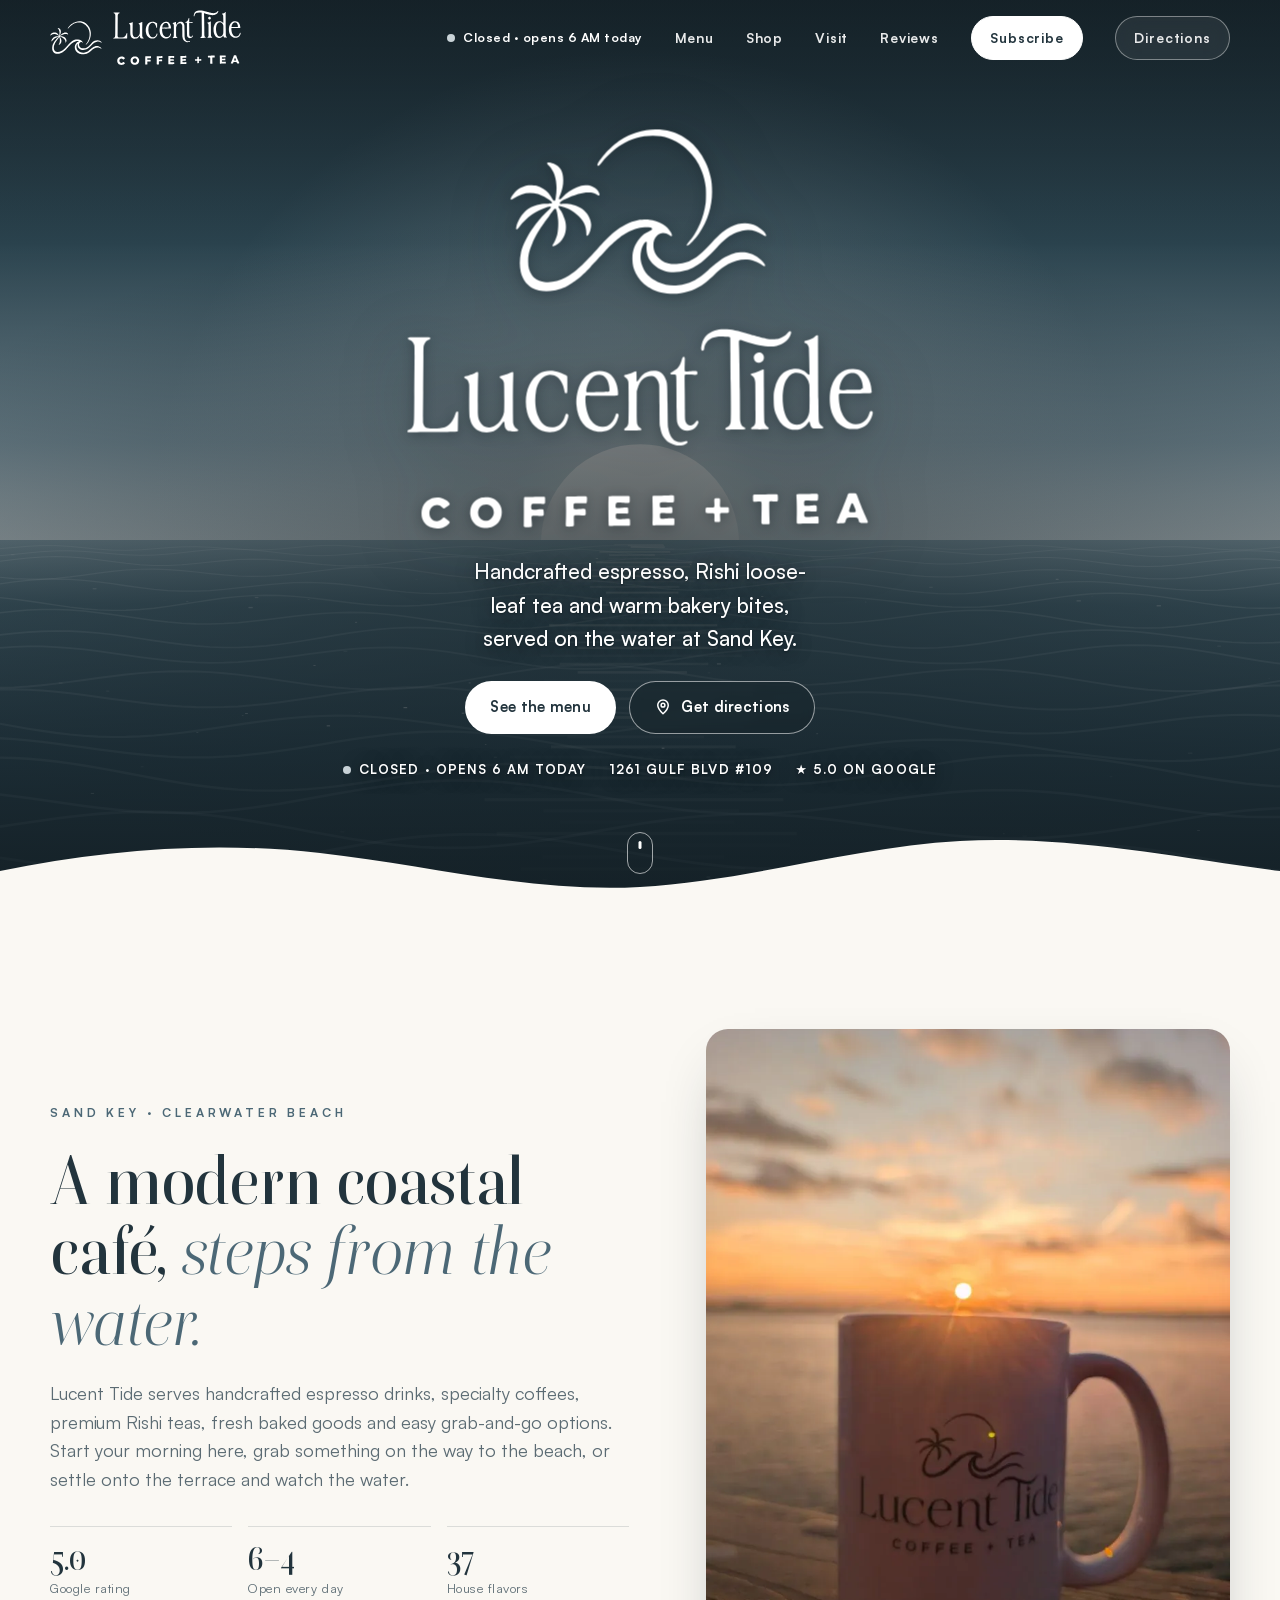
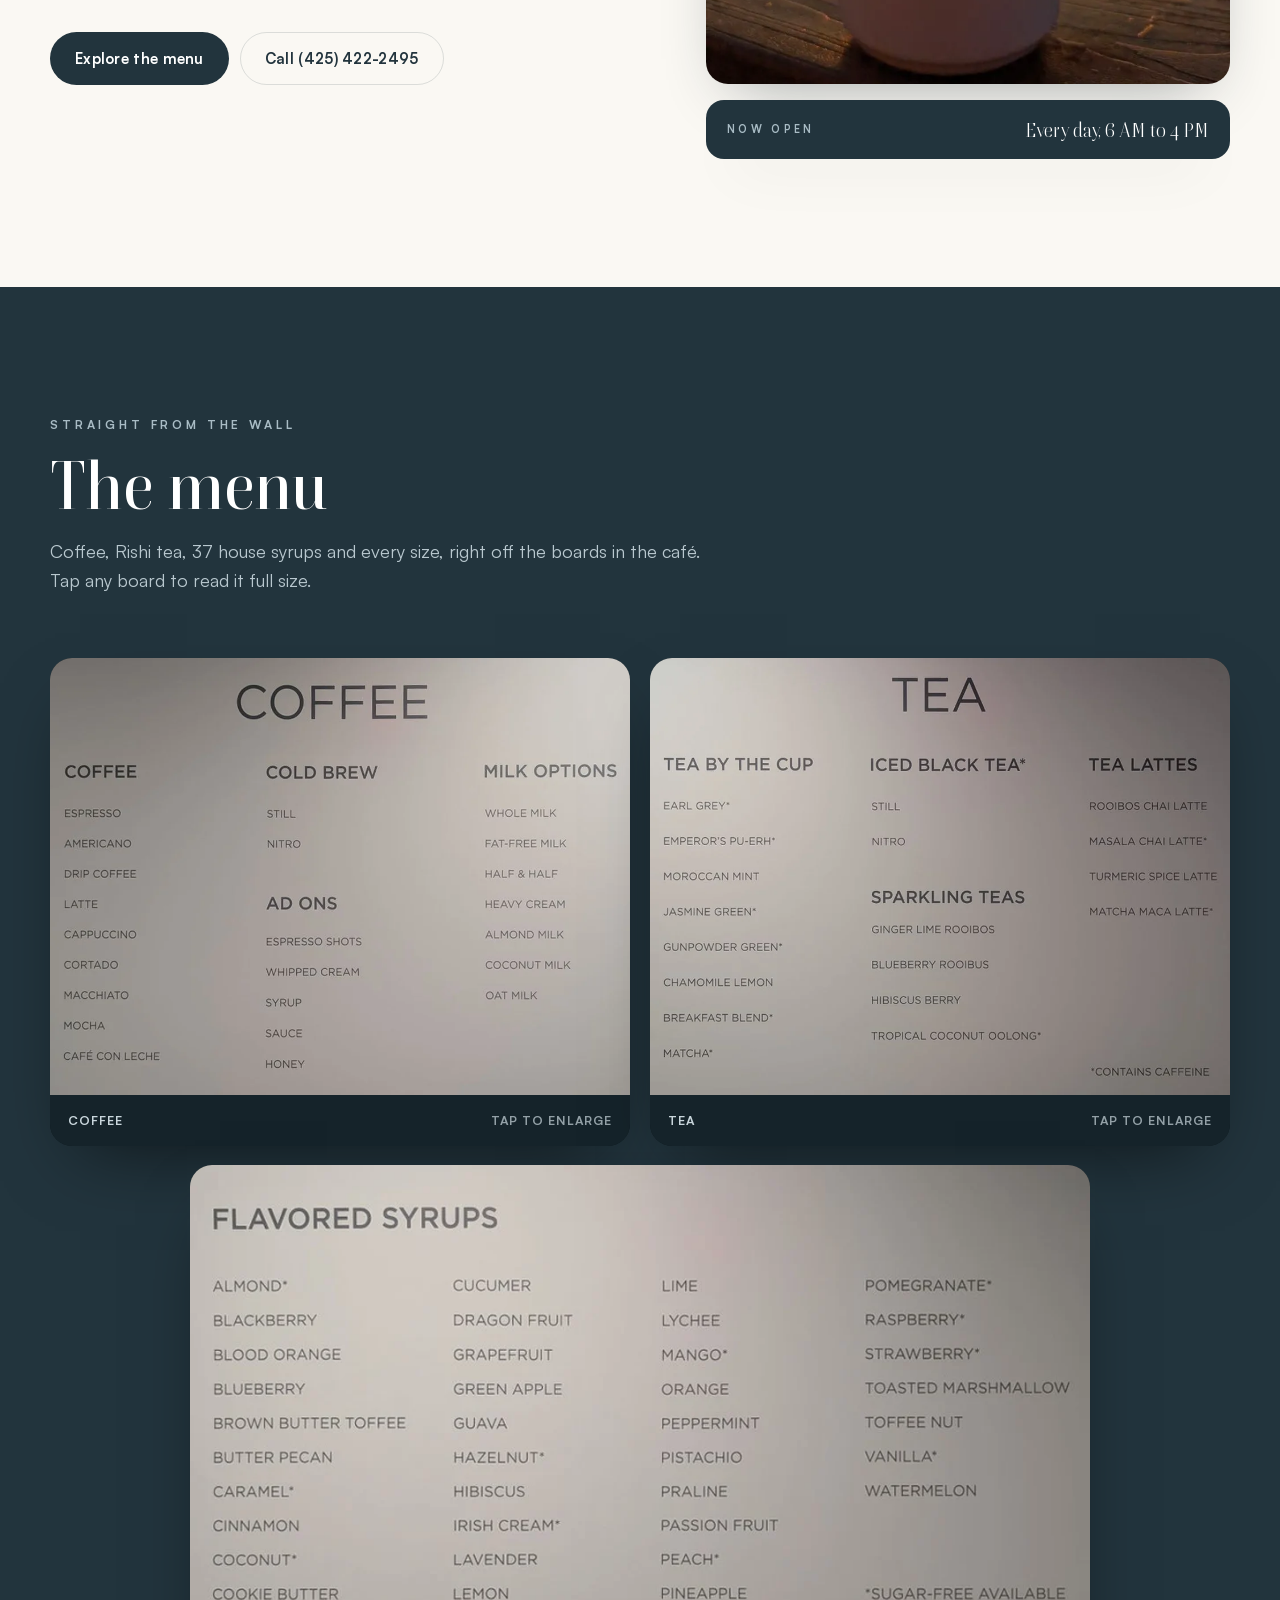
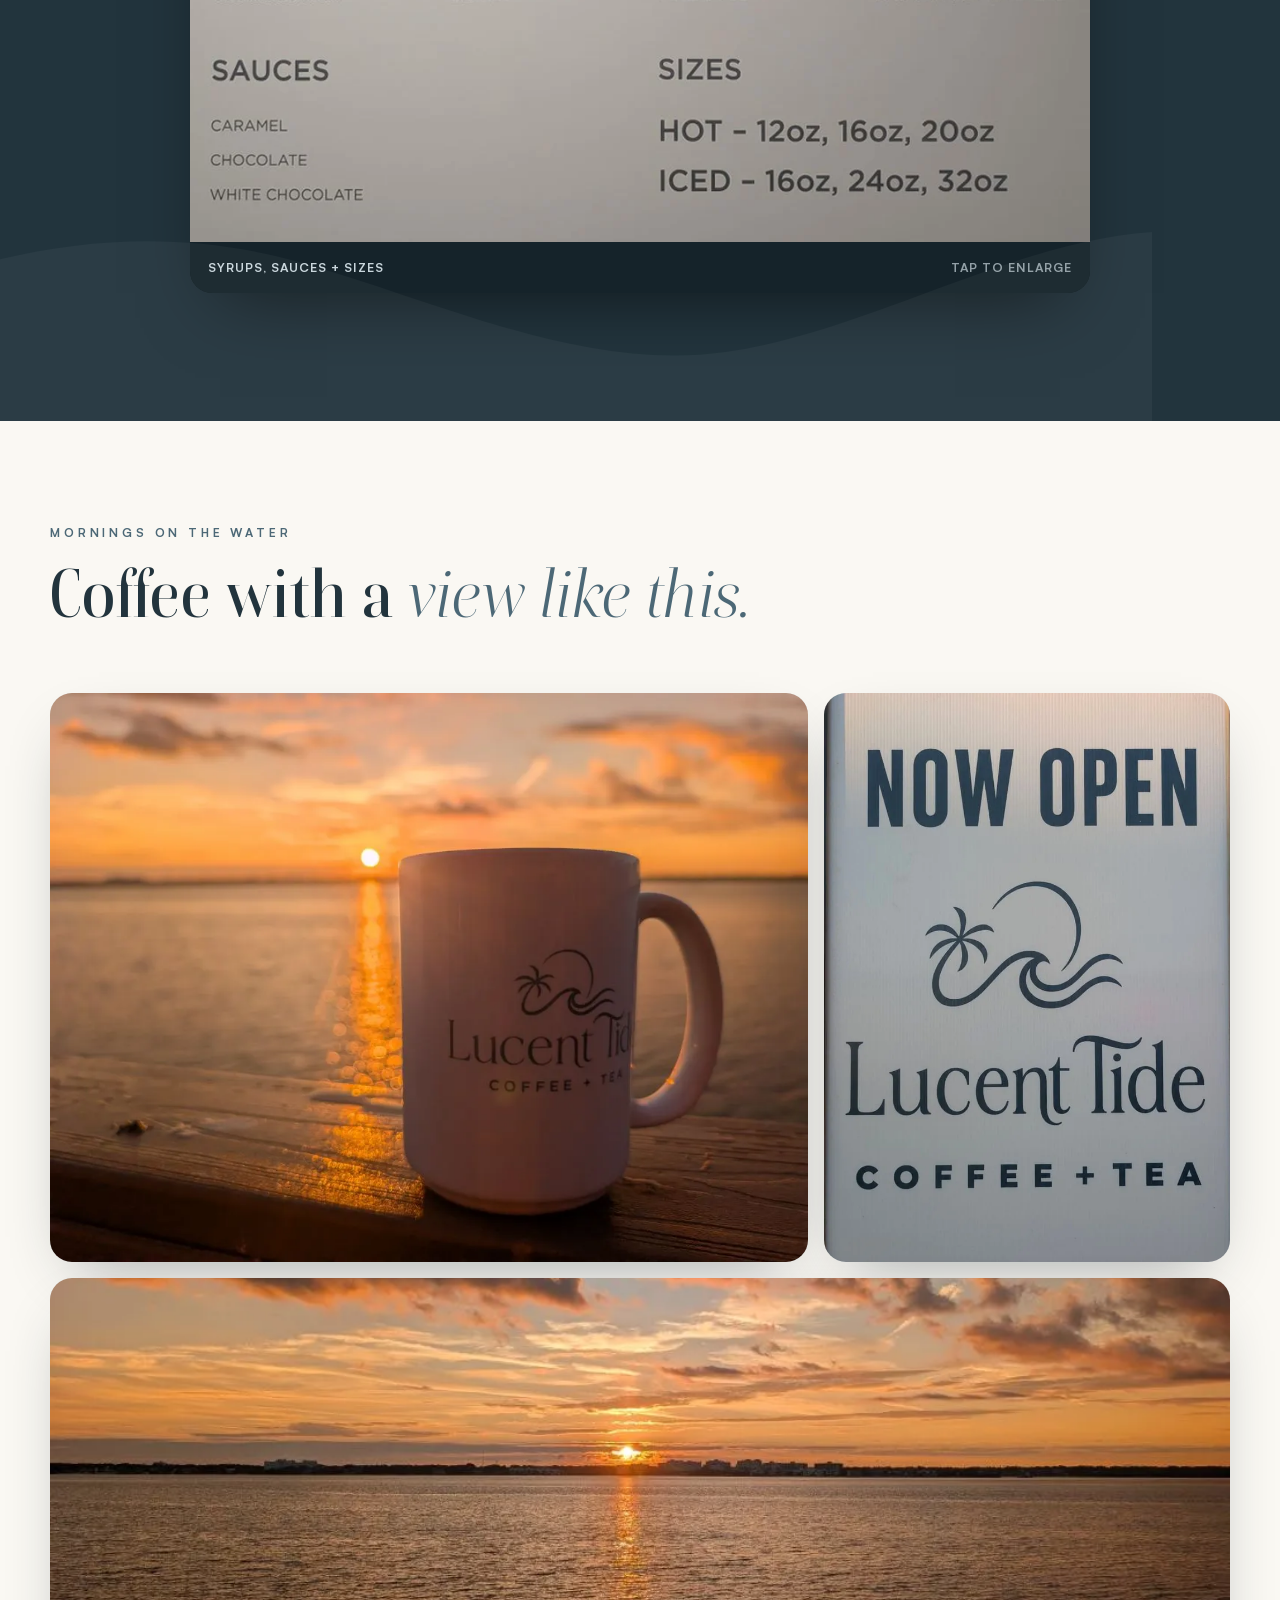
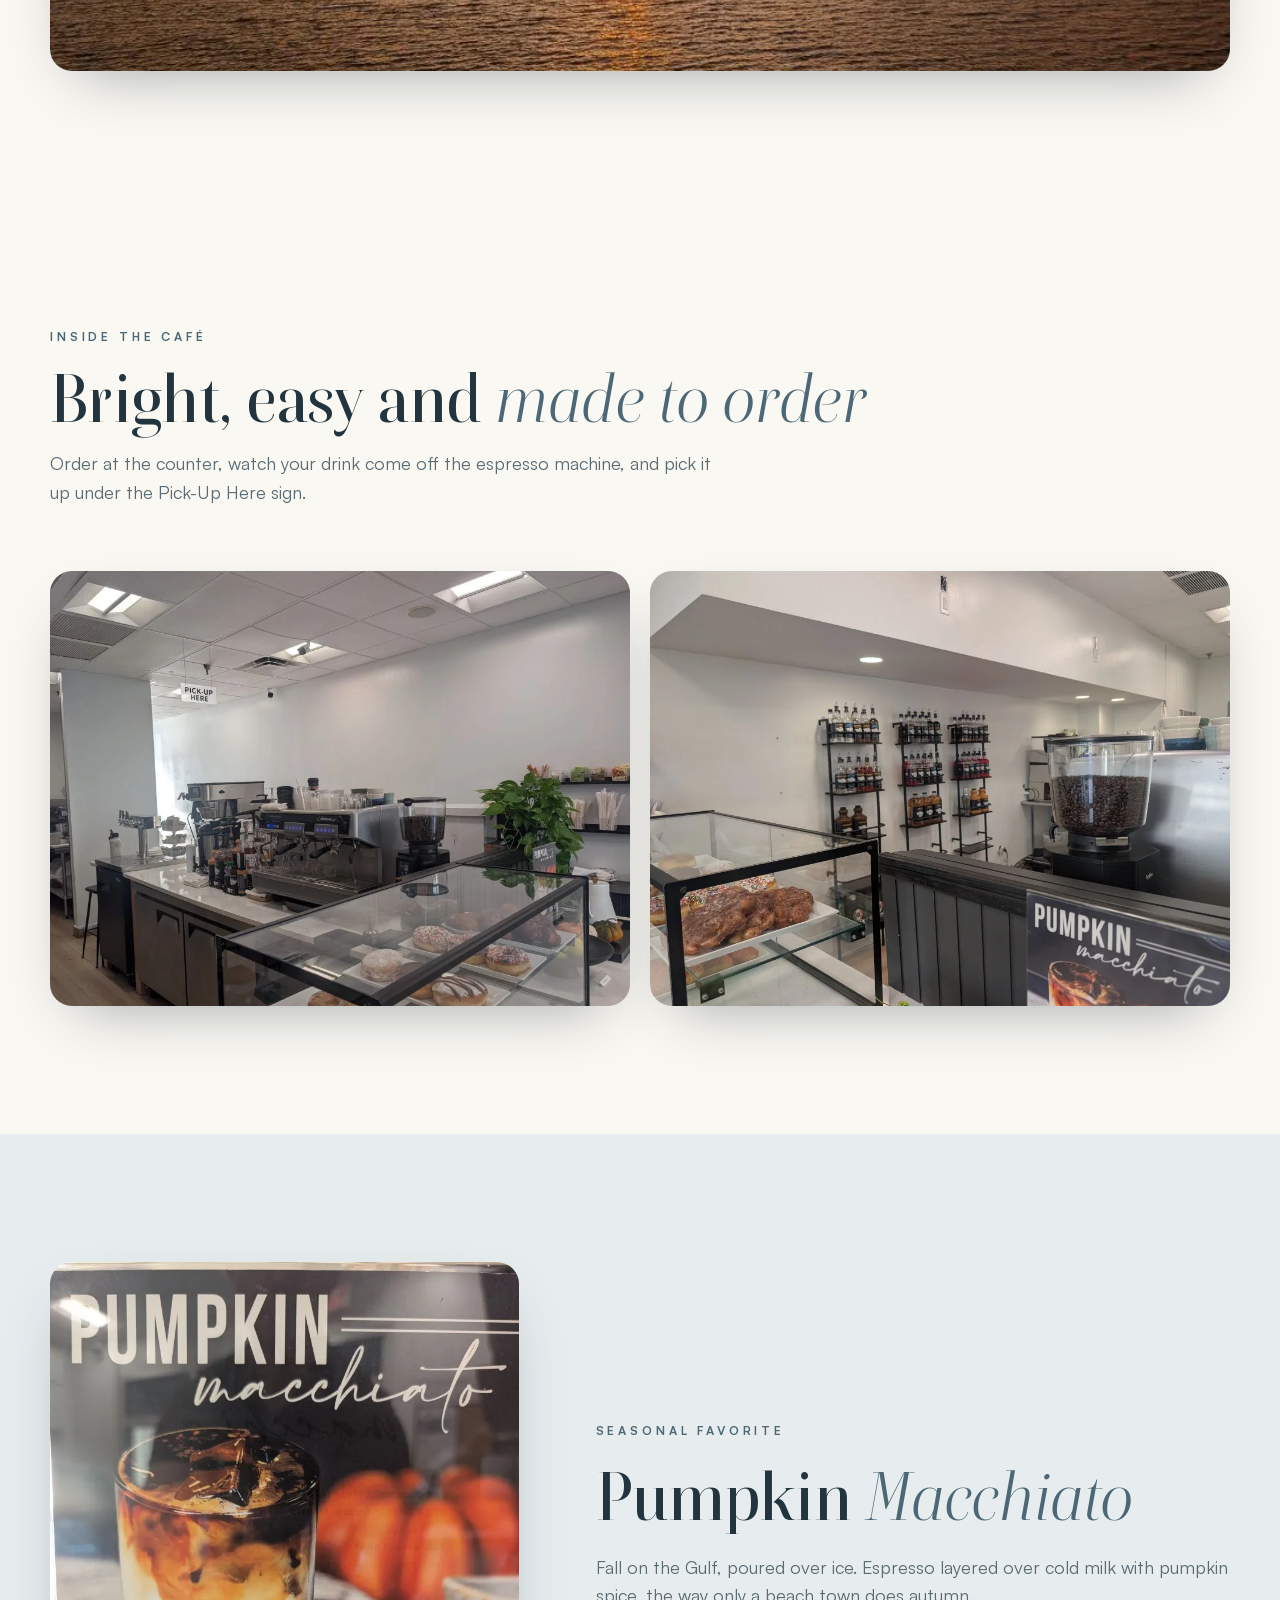
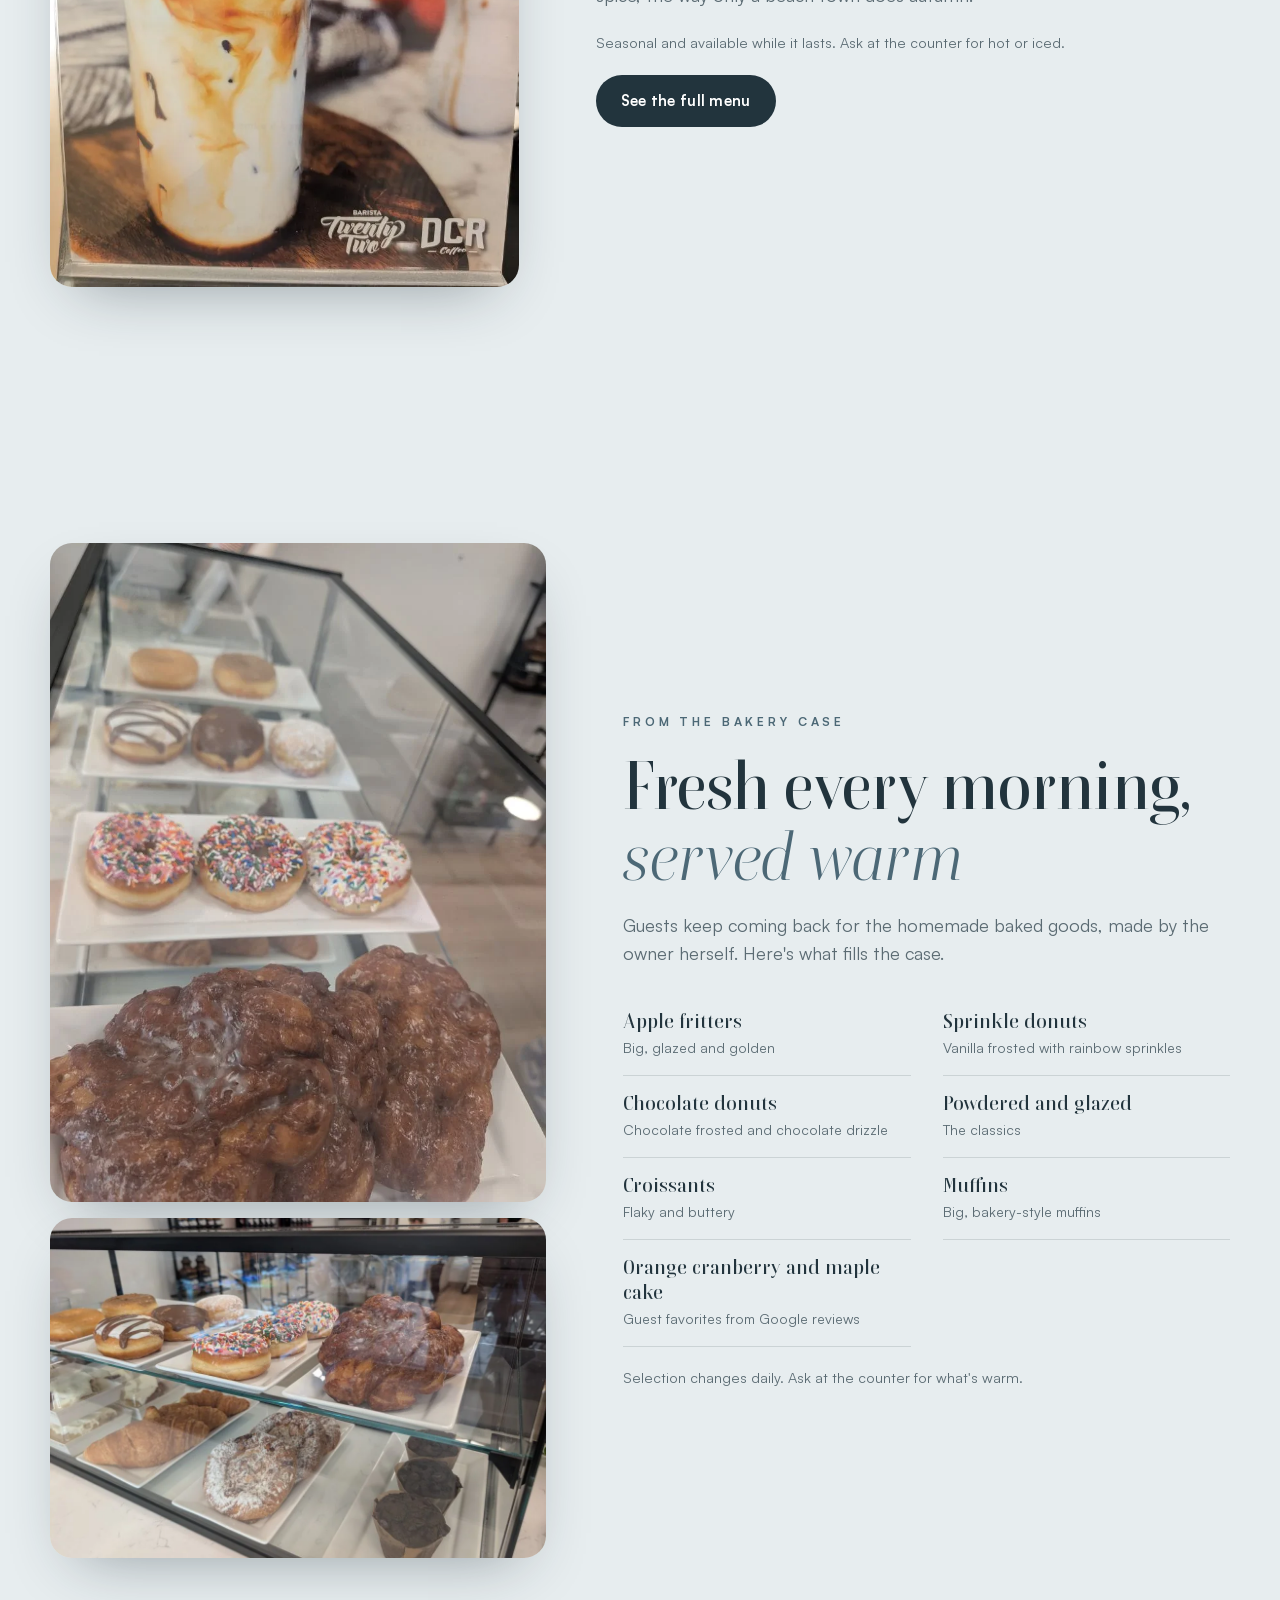
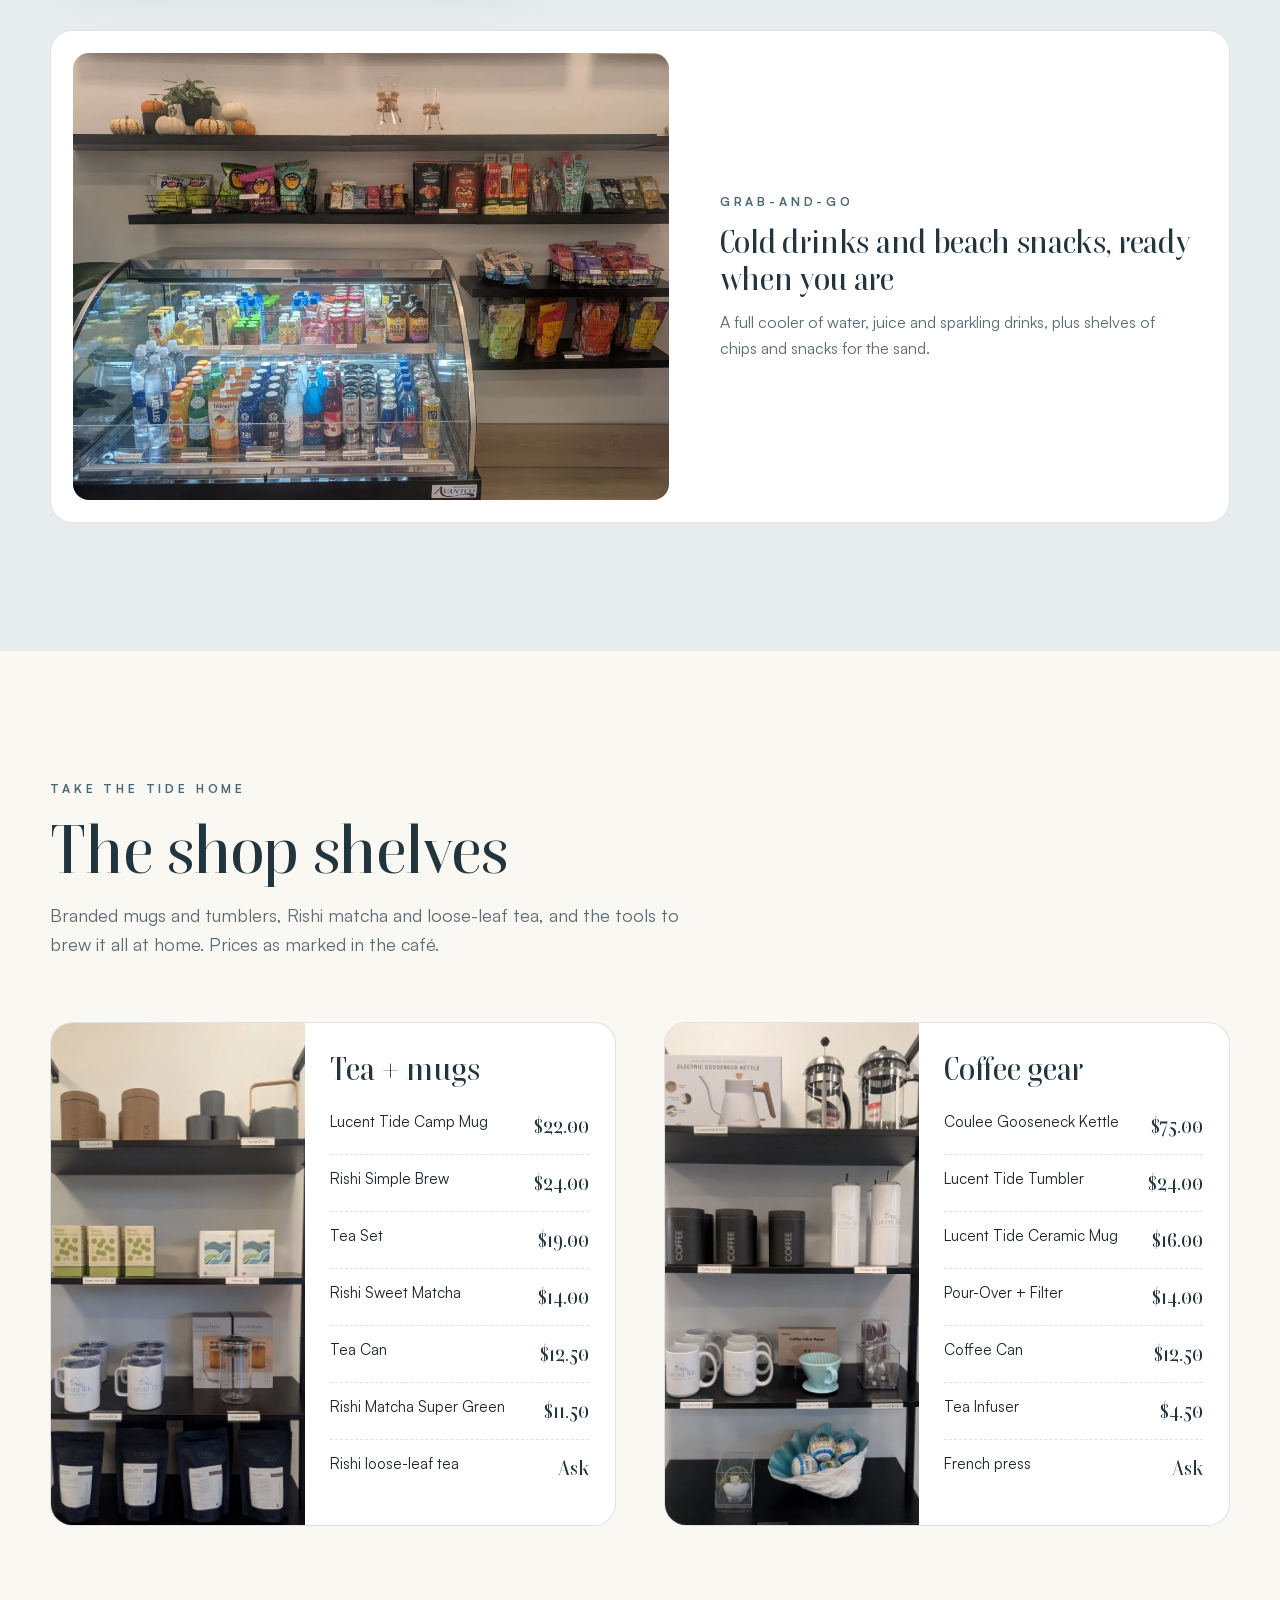
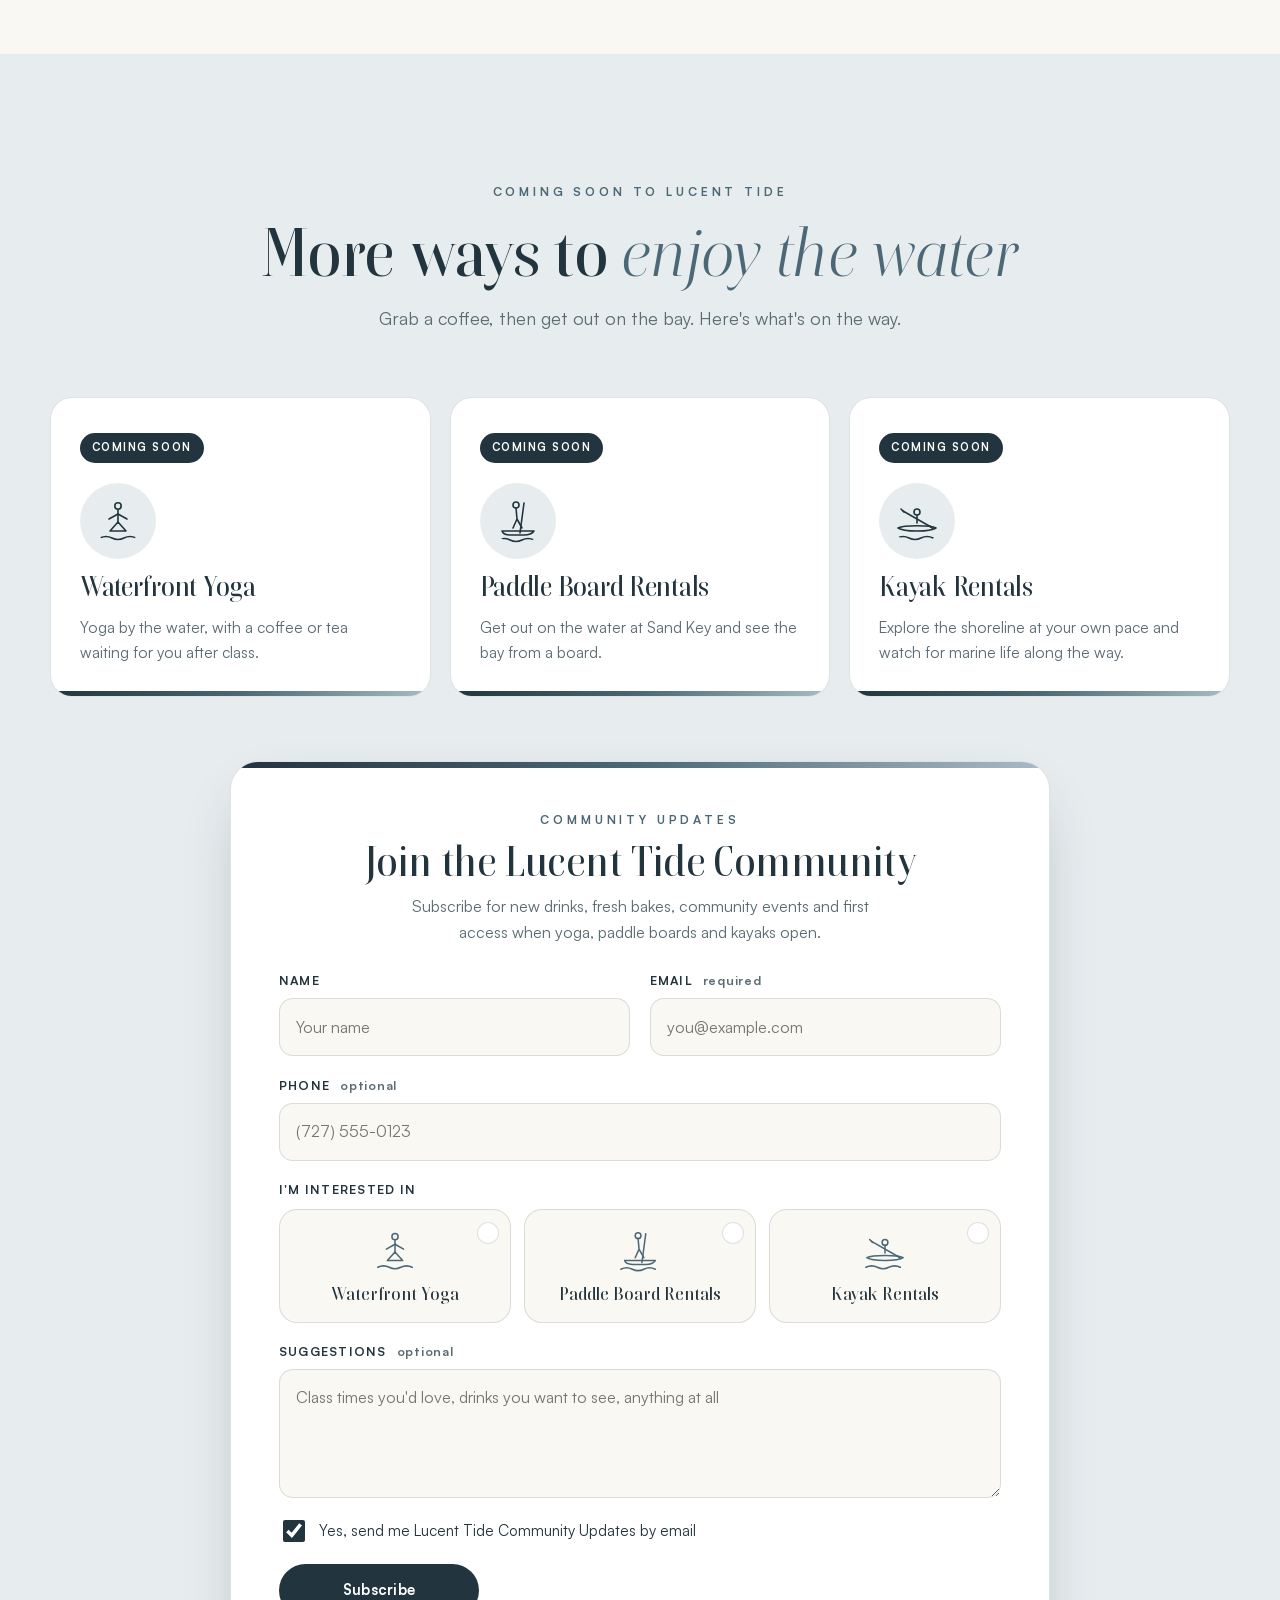
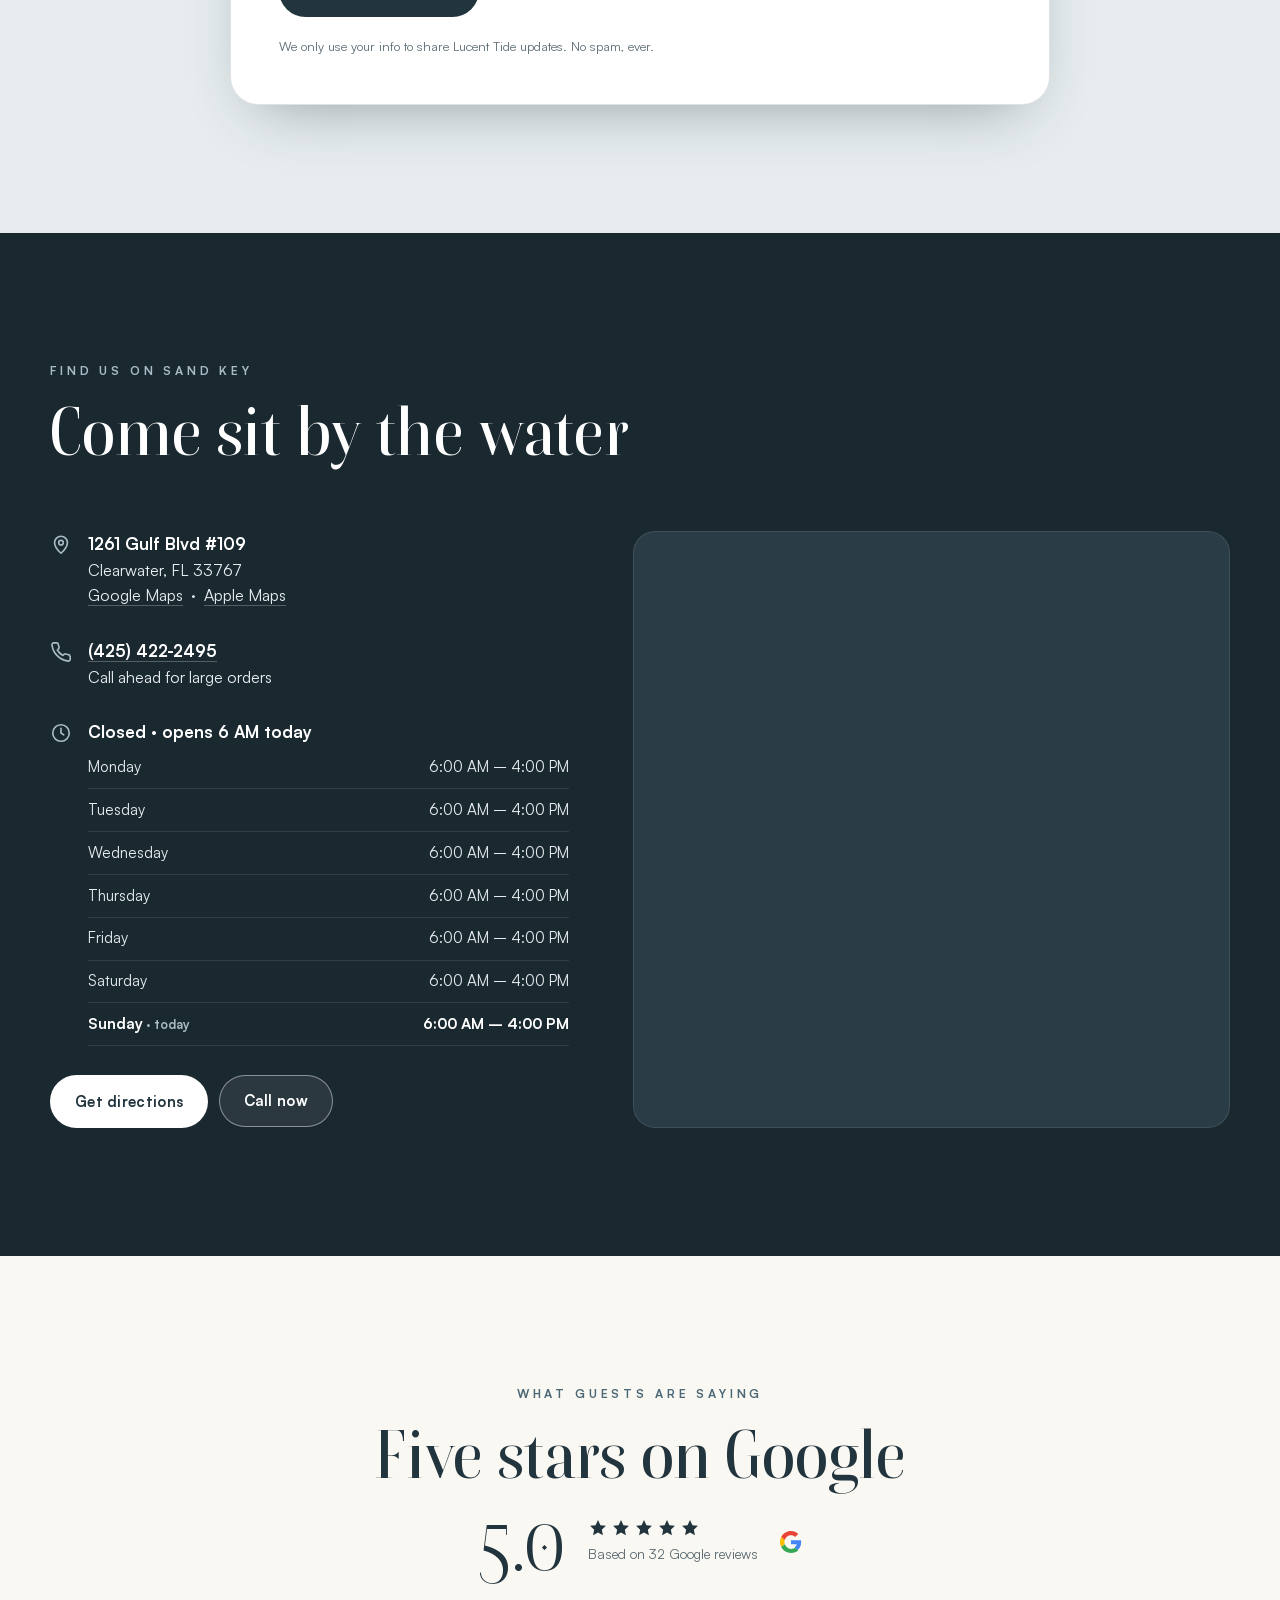
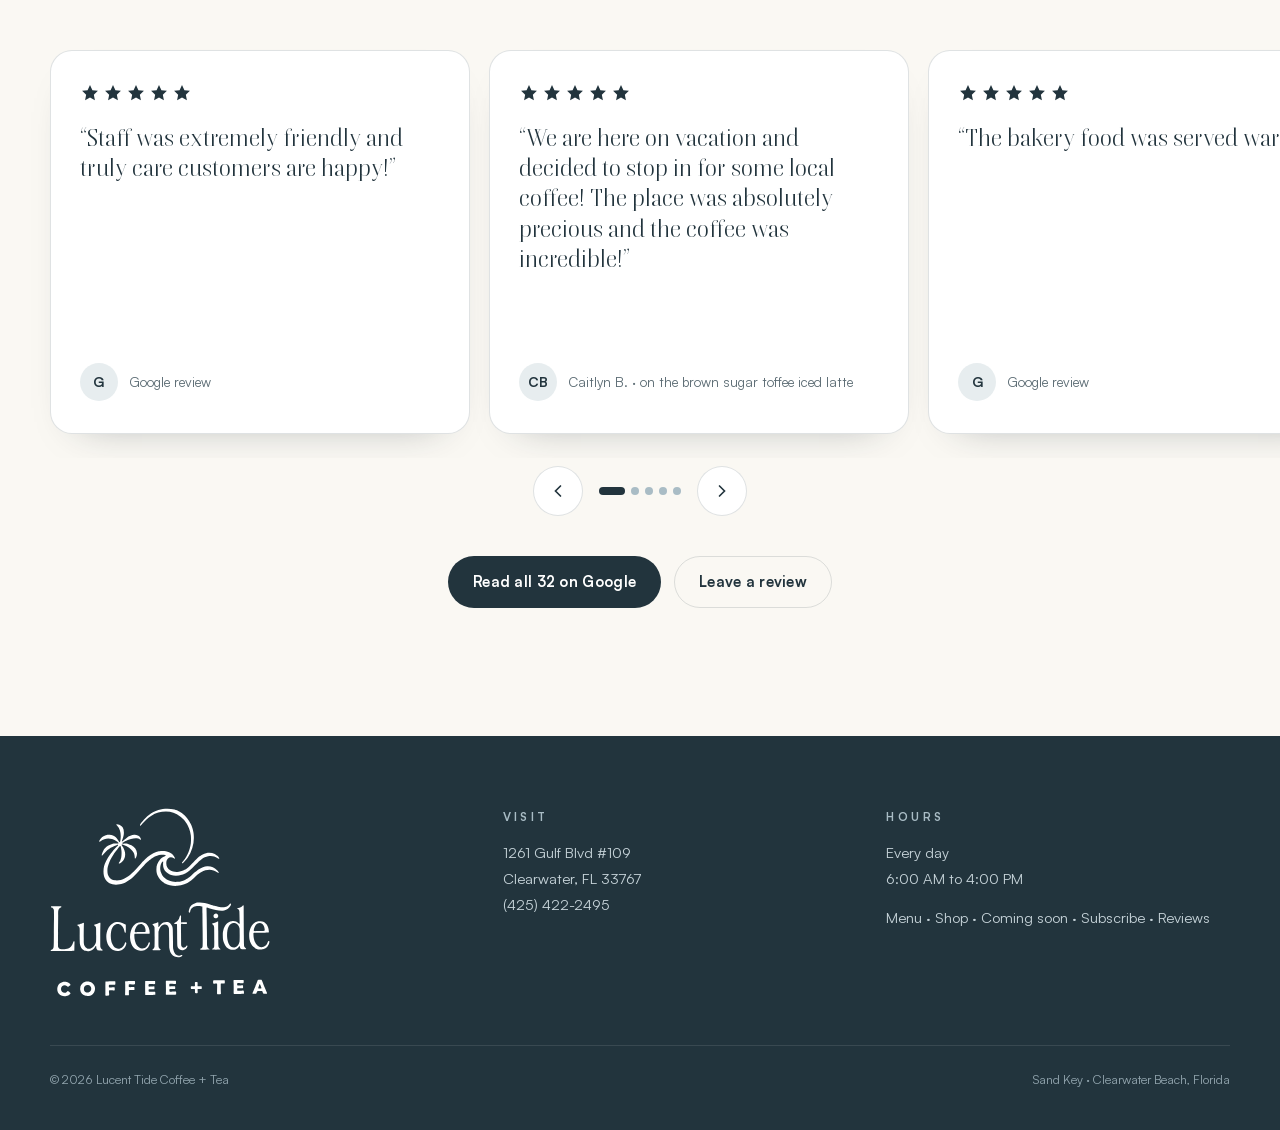
==== commit 03dbc69b: "Menu boards move up after intro; quick Menu button in mobile header" ====
--- a/index.html
+++ b/index.html
@@ -15,7 +15,7 @@
 <link rel="preload" href="fonts/boska-500.woff2" as="font" type="font/woff2" crossorigin>
 <link rel="preload" href="fonts/satoshi-500.woff2" as="font" type="font/woff2" crossorigin>
 <link rel="stylesheet" href="fonts.css">
-<link rel="stylesheet" href="styles.css?v=1794142499">
+<link rel="stylesheet" href="styles.css?v=1794150688">
 <script type="application/ld+json">
 {"@context":"https://schema.org","@type":"CafeOrCoffeeShop","name":"Lucent Tide Coffee & Tea","image":"assets/og.jpg","telephone":"+1-425-422-2495","priceRange":"$","servesCuisine":["Coffee","Tea","Bakery"],
 "address":{"@type":"PostalAddress","streetAddress":"1261 Gulf Blvd #109","addressLocality":"Clearwater","addressRegion":"FL","postalCode":"33767","addressCountry":"US"},
@@ -37,6 +37,7 @@
       <a href="#shop">Shop</a>
       <a href="#visit">Visit</a>
       <a href="#reviews">Reviews</a>
+      <a class="btn btn-ghost nav-menu" href="#menu">Menu</a>
       <a class="btn btn-sub" href="#subscribe">Subscribe</a>
       <a class="btn btn-ghost nav-dir" href="https://www.google.com/maps/dir/?api=1&amp;destination=Lucent+Tide+Coffee+%26+Tea%2C+1261+Gulf+Blvd+%23109%2C+Clearwater%2C+FL+33767" target="_blank" rel="noopener">Directions</a>
     </nav>
@@ -96,21 +97,6 @@
   </div>
 </section>
 
-<!-- GALLERY -->
-<section class="gal-sec" id="mornings" aria-label="Mornings at Lucent Tide">
-  <div class="wrap">
-    <div class="head rev">
-      <span class="eyebrow">Mornings on the water</span>
-      <h2>Coffee with a <em>view like this.</em></h2>
-    </div>
-    <div class="gal">
-      <button class="board g-mug rev" data-full="assets/mug-golden.jpg" data-cap="Sunrise with a Lucent Tide mug"><picture><source srcset="assets/mug-golden.webp" type="image/webp"><img src="assets/mug-golden.jpg" alt="Lucent Tide mug on the dock railing with the rising sun reflecting across the water" loading="lazy" width="1020" height="768"></picture></button>
-      <button class="board g-sign rev" data-full="assets/sign-centered.jpg" data-cap="The Now Open sign on Gulf Blvd"><picture><source srcset="assets/sign-centered.webp" type="image/webp"><img src="assets/sign-centered.jpg" alt="The Lucent Tide Coffee + Tea Now Open sign outside the café on Gulf Blvd" loading="lazy" width="727" height="1020"></picture></button>
-      <button class="board g-sun rev" data-full="assets/sunrise-wide.jpg" data-cap="Sunrise over the water at Sand Key"><picture><source srcset="assets/sunrise-wide.webp" type="image/webp"><img src="assets/sunrise-wide.jpg" alt="Sunrise over the water at Sand Key, the sun just above the horizon" loading="lazy" width="1020" height="768"></picture></button>
-    </div>
-  </div>
-</section>
-
 <!-- MENU -->
 <section class="menu pad" id="menu">
   <svg class="menu-bg" viewBox="0 0 1440 240" preserveAspectRatio="none" aria-hidden="true"><path fill="currentColor" d="M0 120c160-60 320-80 480-40s320 110 480 90 320-110 480-120v190H0z"/></svg>
@@ -136,6 +122,22 @@
     </div>
   </div>
 </section>
+
+<!-- GALLERY -->
+<section class="gal-sec" id="mornings" aria-label="Mornings at Lucent Tide">
+  <div class="wrap">
+    <div class="head rev">
+      <span class="eyebrow">Mornings on the water</span>
+      <h2>Coffee with a <em>view like this.</em></h2>
+    </div>
+    <div class="gal">
+      <button class="board g-mug rev" data-full="assets/mug-golden.jpg" data-cap="Sunrise with a Lucent Tide mug"><picture><source srcset="assets/mug-golden.webp" type="image/webp"><img src="assets/mug-golden.jpg" alt="Lucent Tide mug on the dock railing with the rising sun reflecting across the water" loading="lazy" width="1020" height="768"></picture></button>
+      <button class="board g-sign rev" data-full="assets/sign-centered.jpg" data-cap="The Now Open sign on Gulf Blvd"><picture><source srcset="assets/sign-centered.webp" type="image/webp"><img src="assets/sign-centered.jpg" alt="The Lucent Tide Coffee + Tea Now Open sign outside the café on Gulf Blvd" loading="lazy" width="727" height="1020"></picture></button>
+      <button class="board g-sun rev" data-full="assets/sunrise-wide.jpg" data-cap="Sunrise over the water at Sand Key"><picture><source srcset="assets/sunrise-wide.webp" type="image/webp"><img src="assets/sunrise-wide.jpg" alt="Sunrise over the water at Sand Key, the sun just above the horizon" loading="lazy" width="1020" height="768"></picture></button>
+    </div>
+  </div>
+</section>
+
 
 <!-- INSIDE -->
 <section class="inside pad" id="inside">
@@ -384,6 +386,6 @@
 
 <div class="lb" id="lb" role="dialog" aria-modal="true" aria-label="Enlarged photo"><button id="lbx" aria-label="Close">×</button><img id="lbimg" alt=""><p id="lbcap"></p></div>
 
-<script src="app.js?v=1794142499" defer></script>
+<script src="app.js?v=1794150688" defer></script>
 </body>
 </html>
--- a/styles.css
+++ b/styles.css
@@ -496,3 +496,9 @@
   .nav .btn{min-height:42px;padding:.55rem 1rem;font-size:.84rem}
   .nav .nav-dir{display:none}
 }
+/* v4.2 quick menu button (shown when text links collapse) */
+.nav .nav-menu{display:none}
+#menu{scroll-margin-top:70px}
+@media (max-width:760px){.nav .nav-menu{display:inline-flex}}
+/* v4.2 gallery now follows the dark menu */
+.gal-sec{padding-top:clamp(4rem,8vw,7rem)}
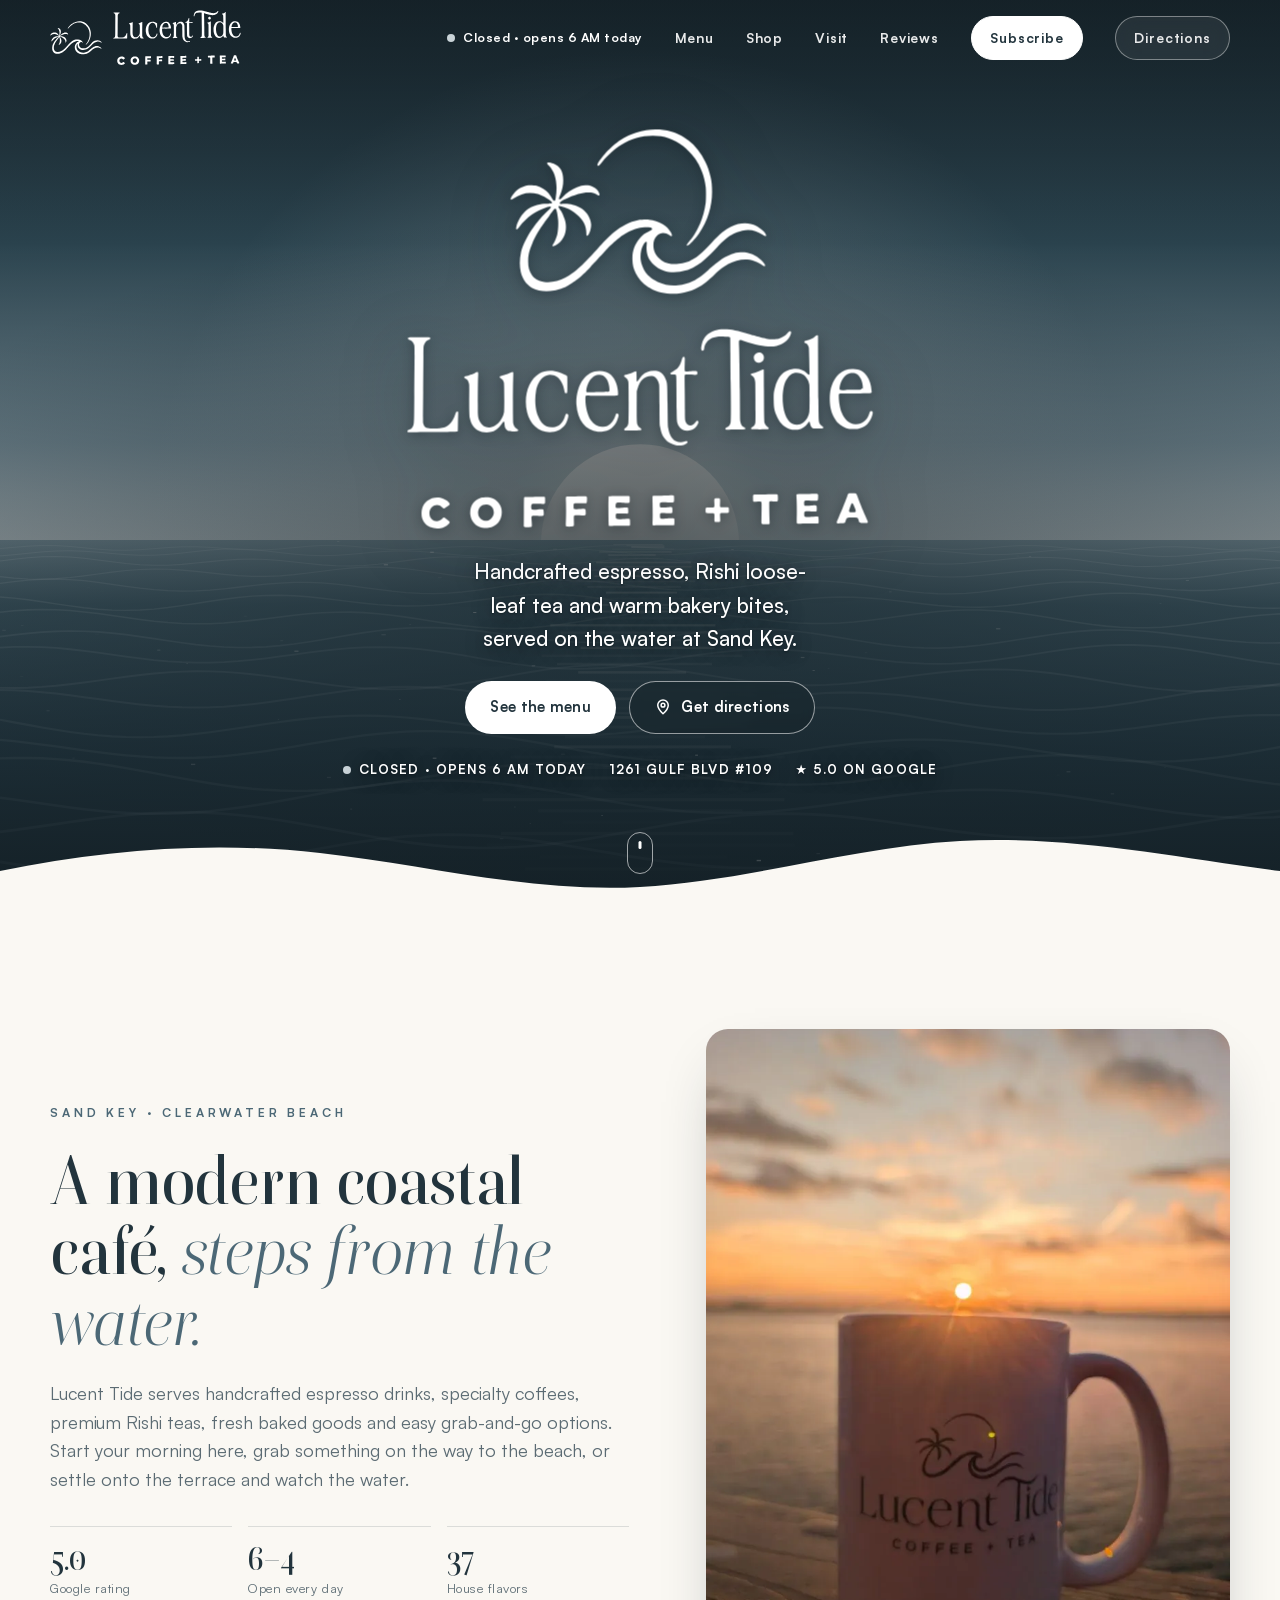
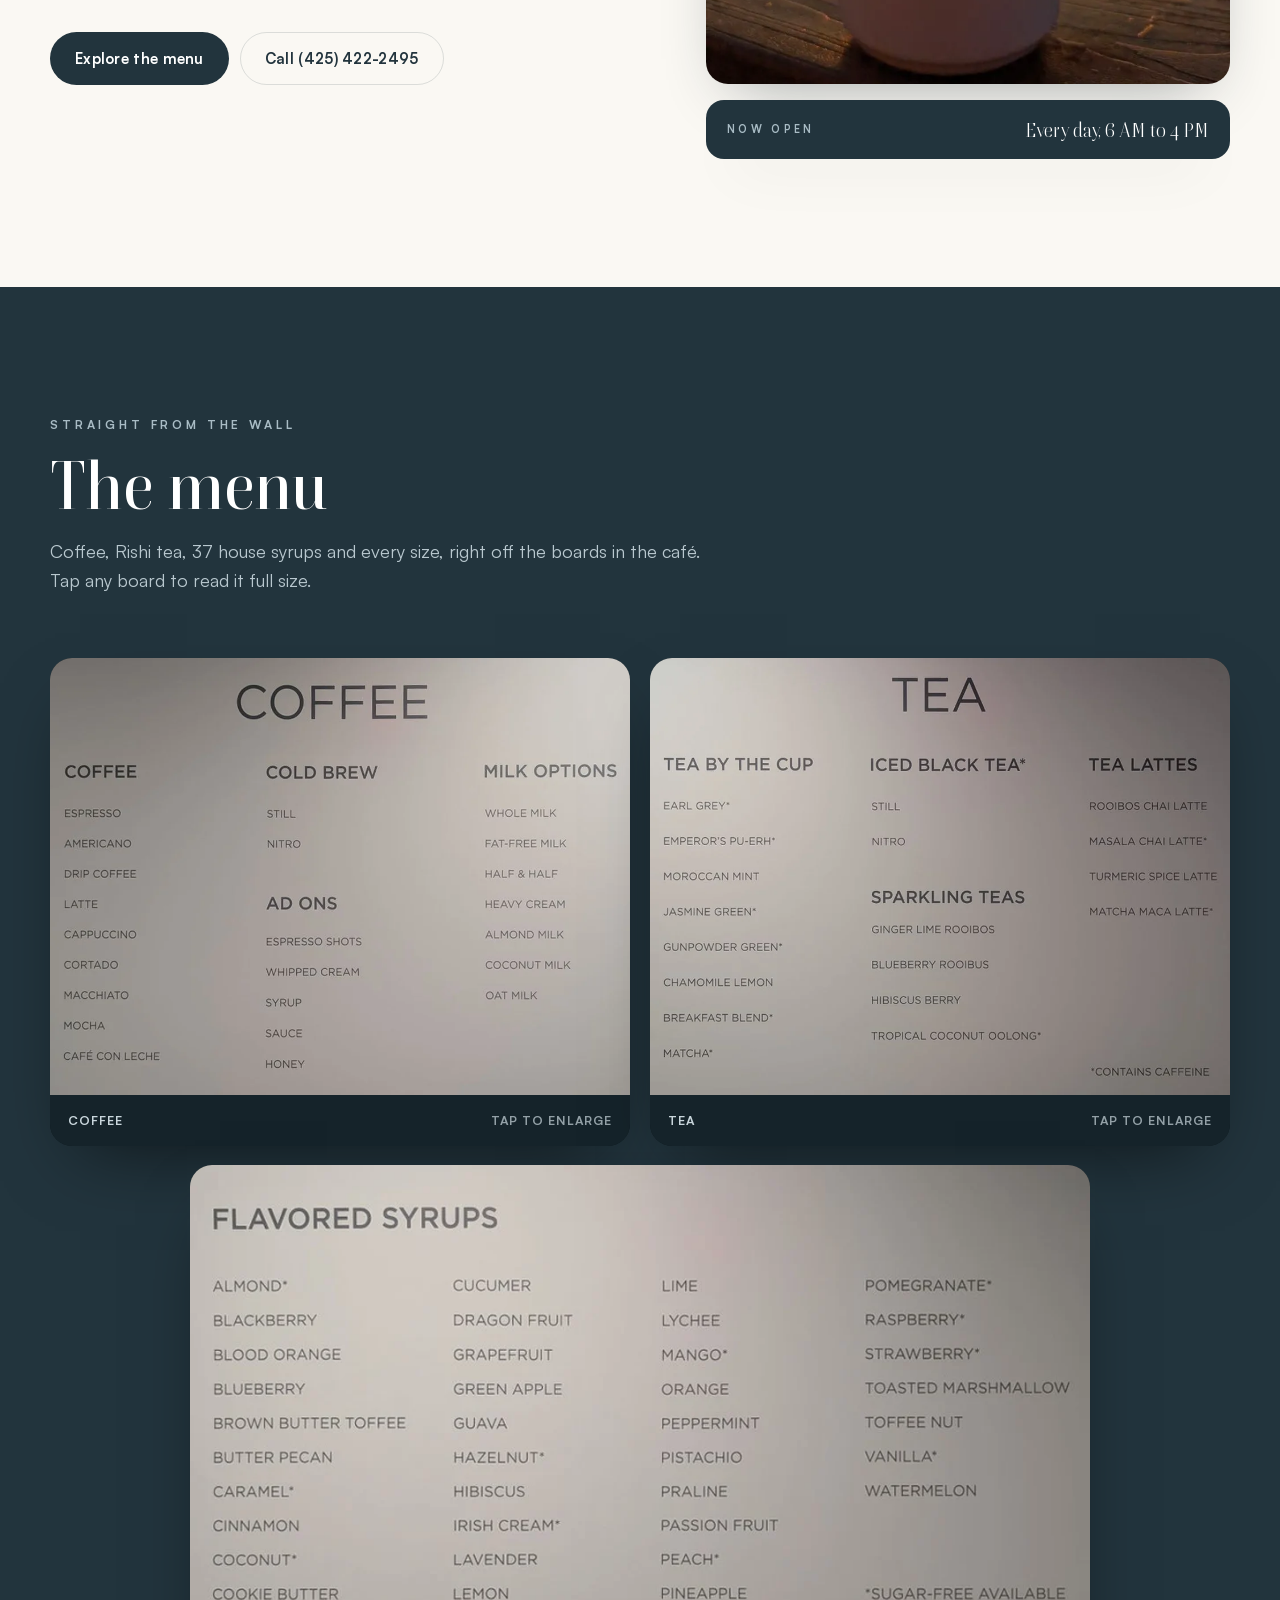
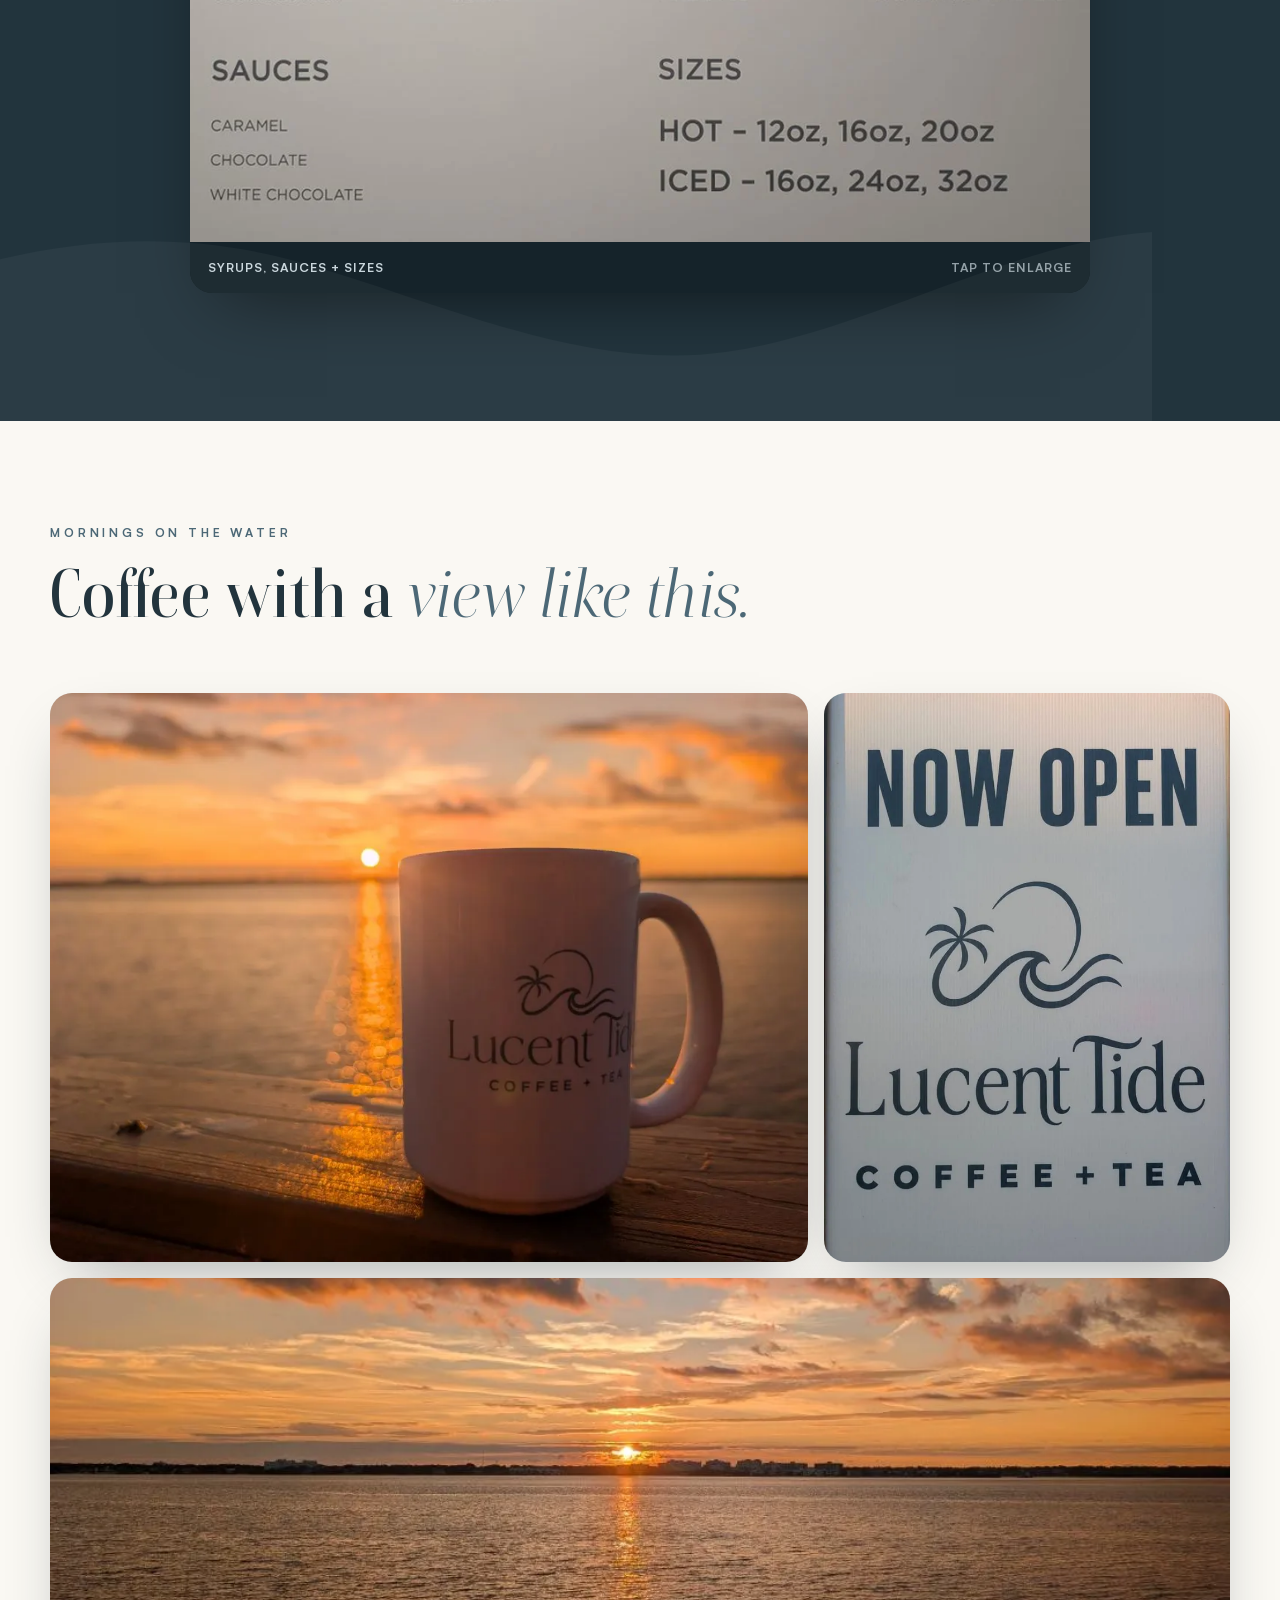
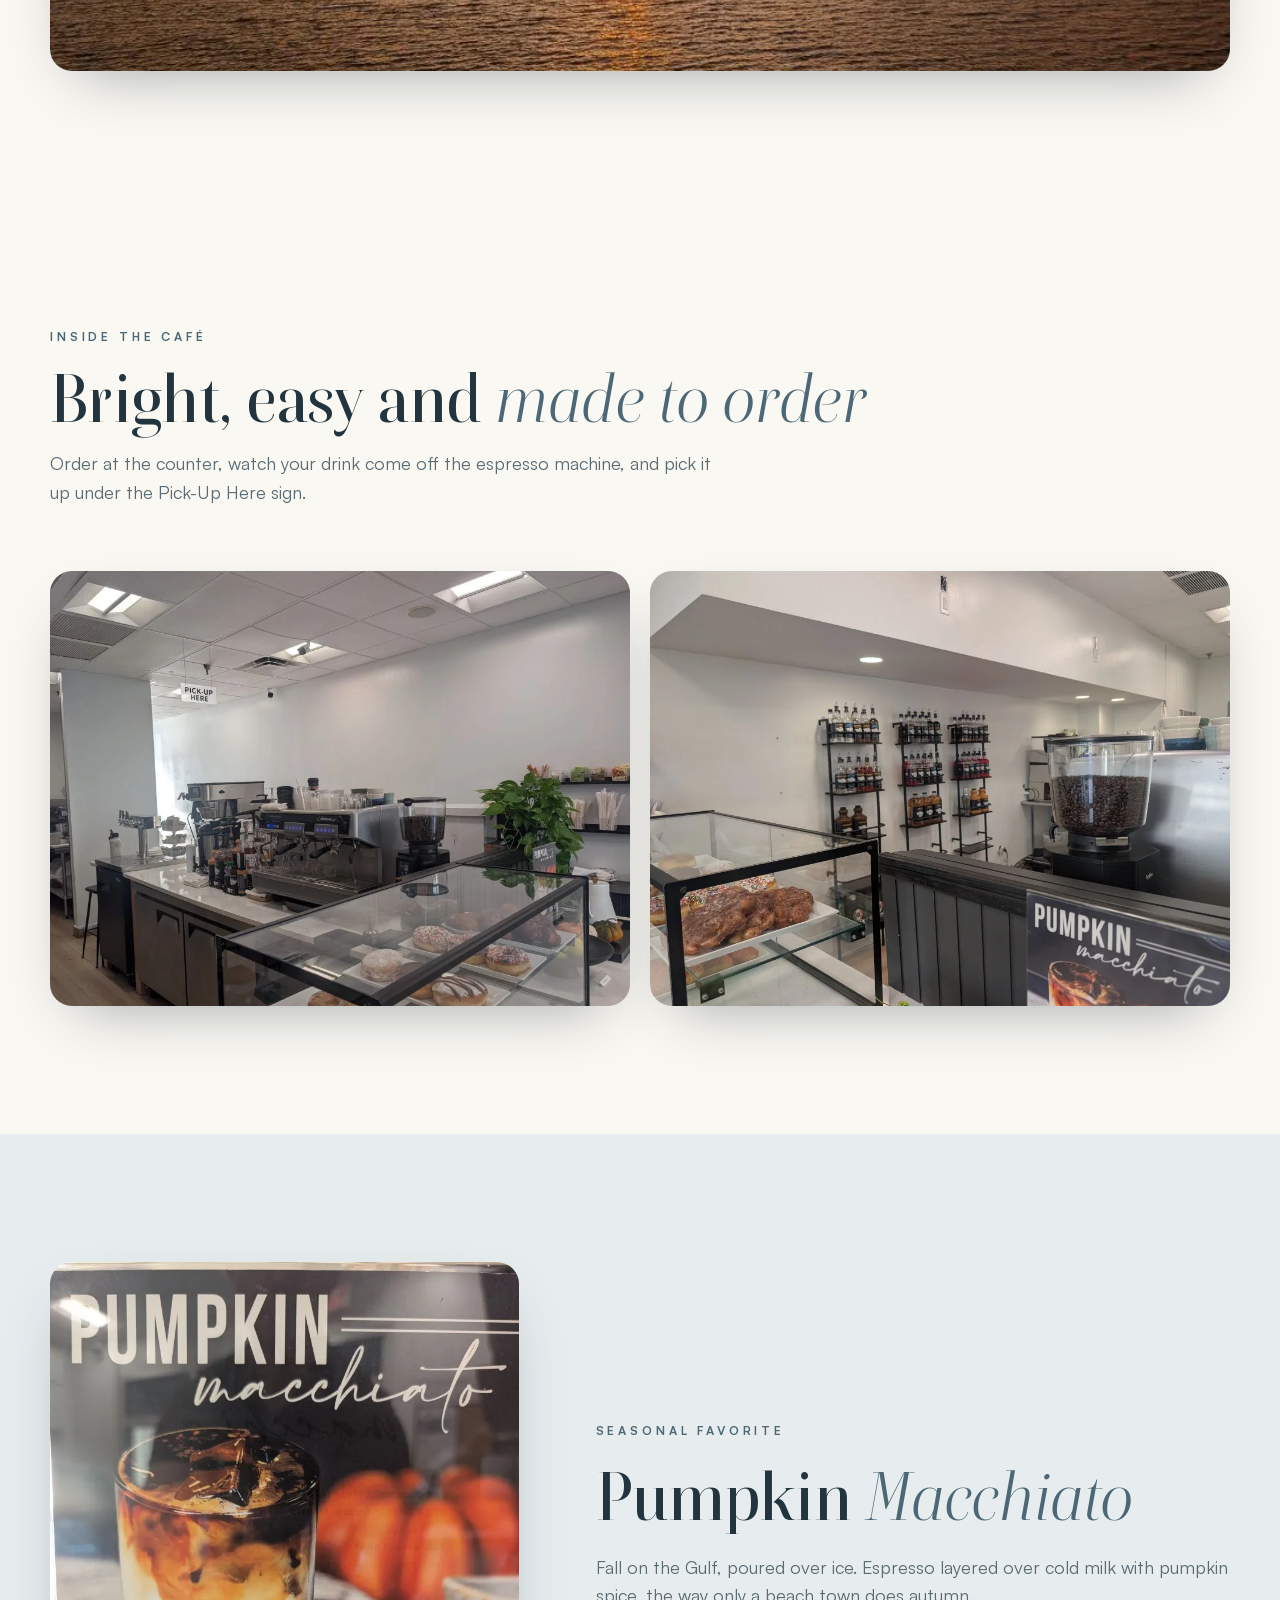
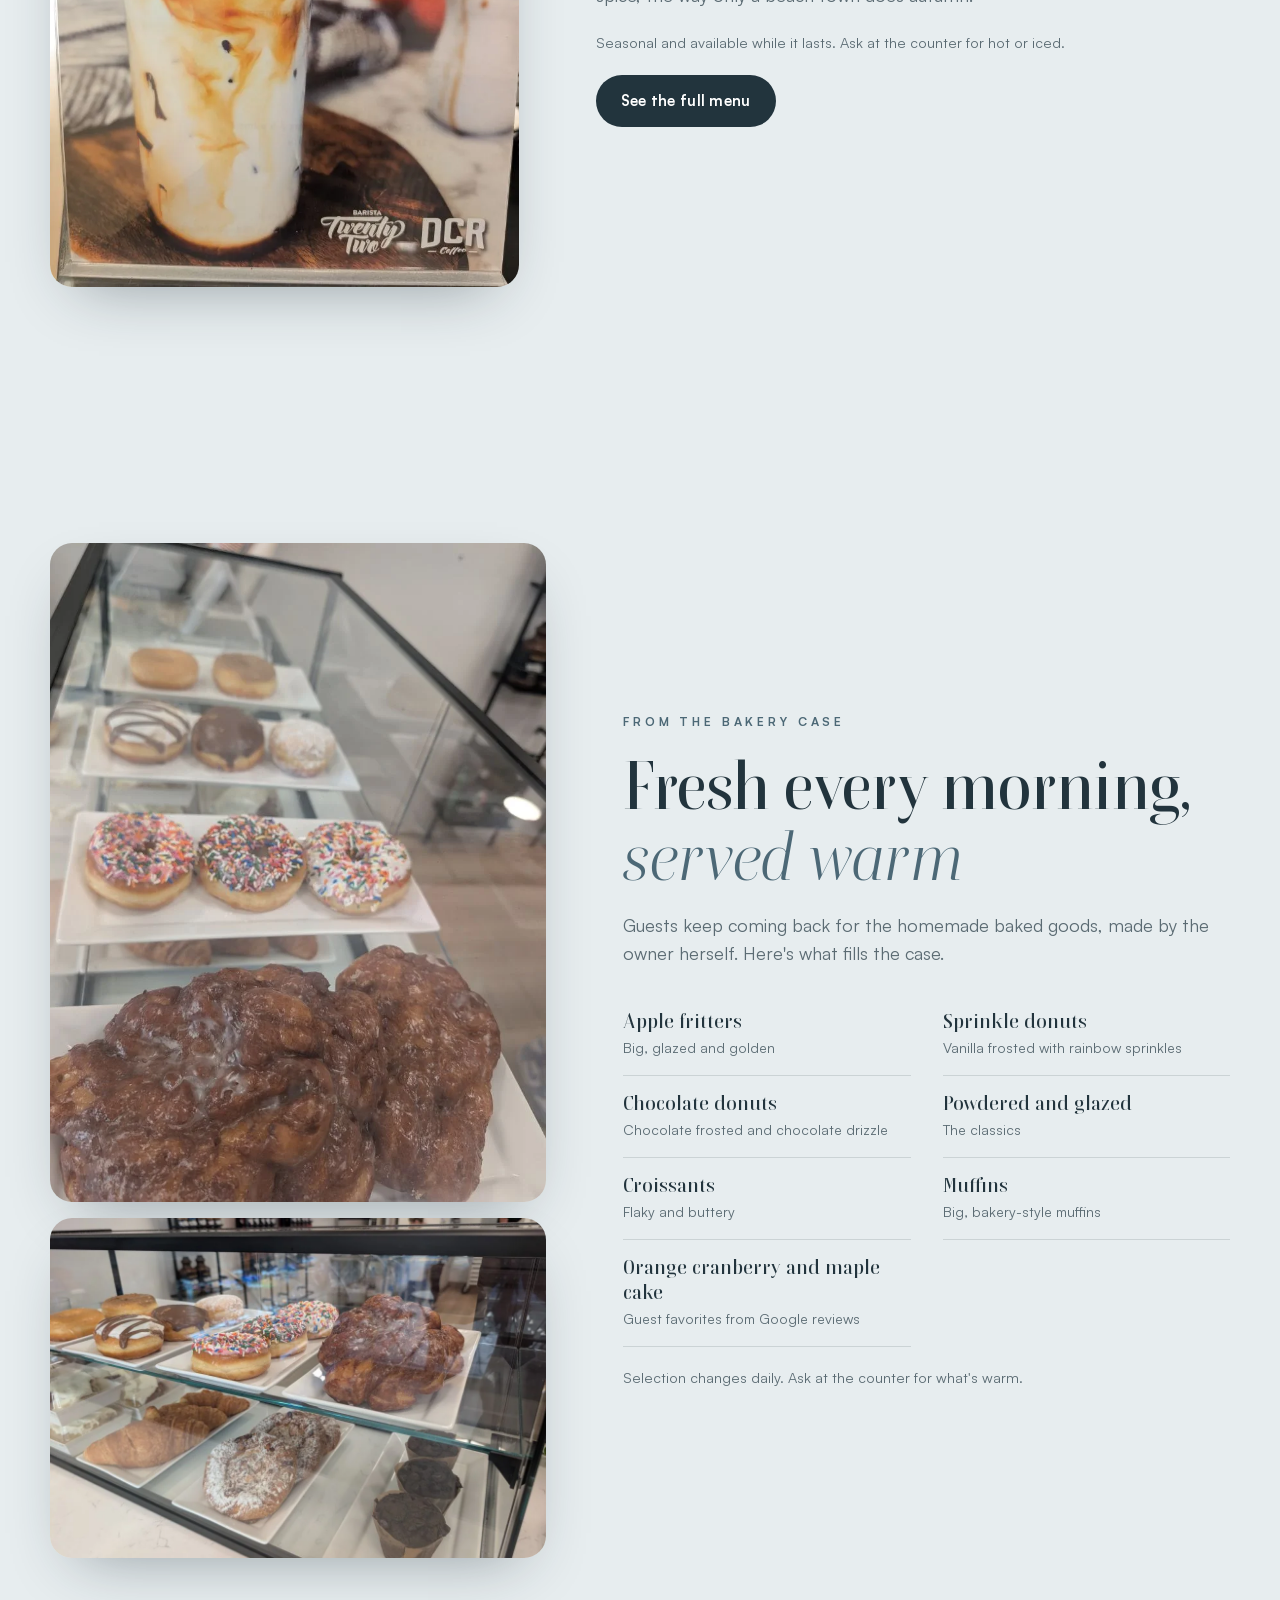
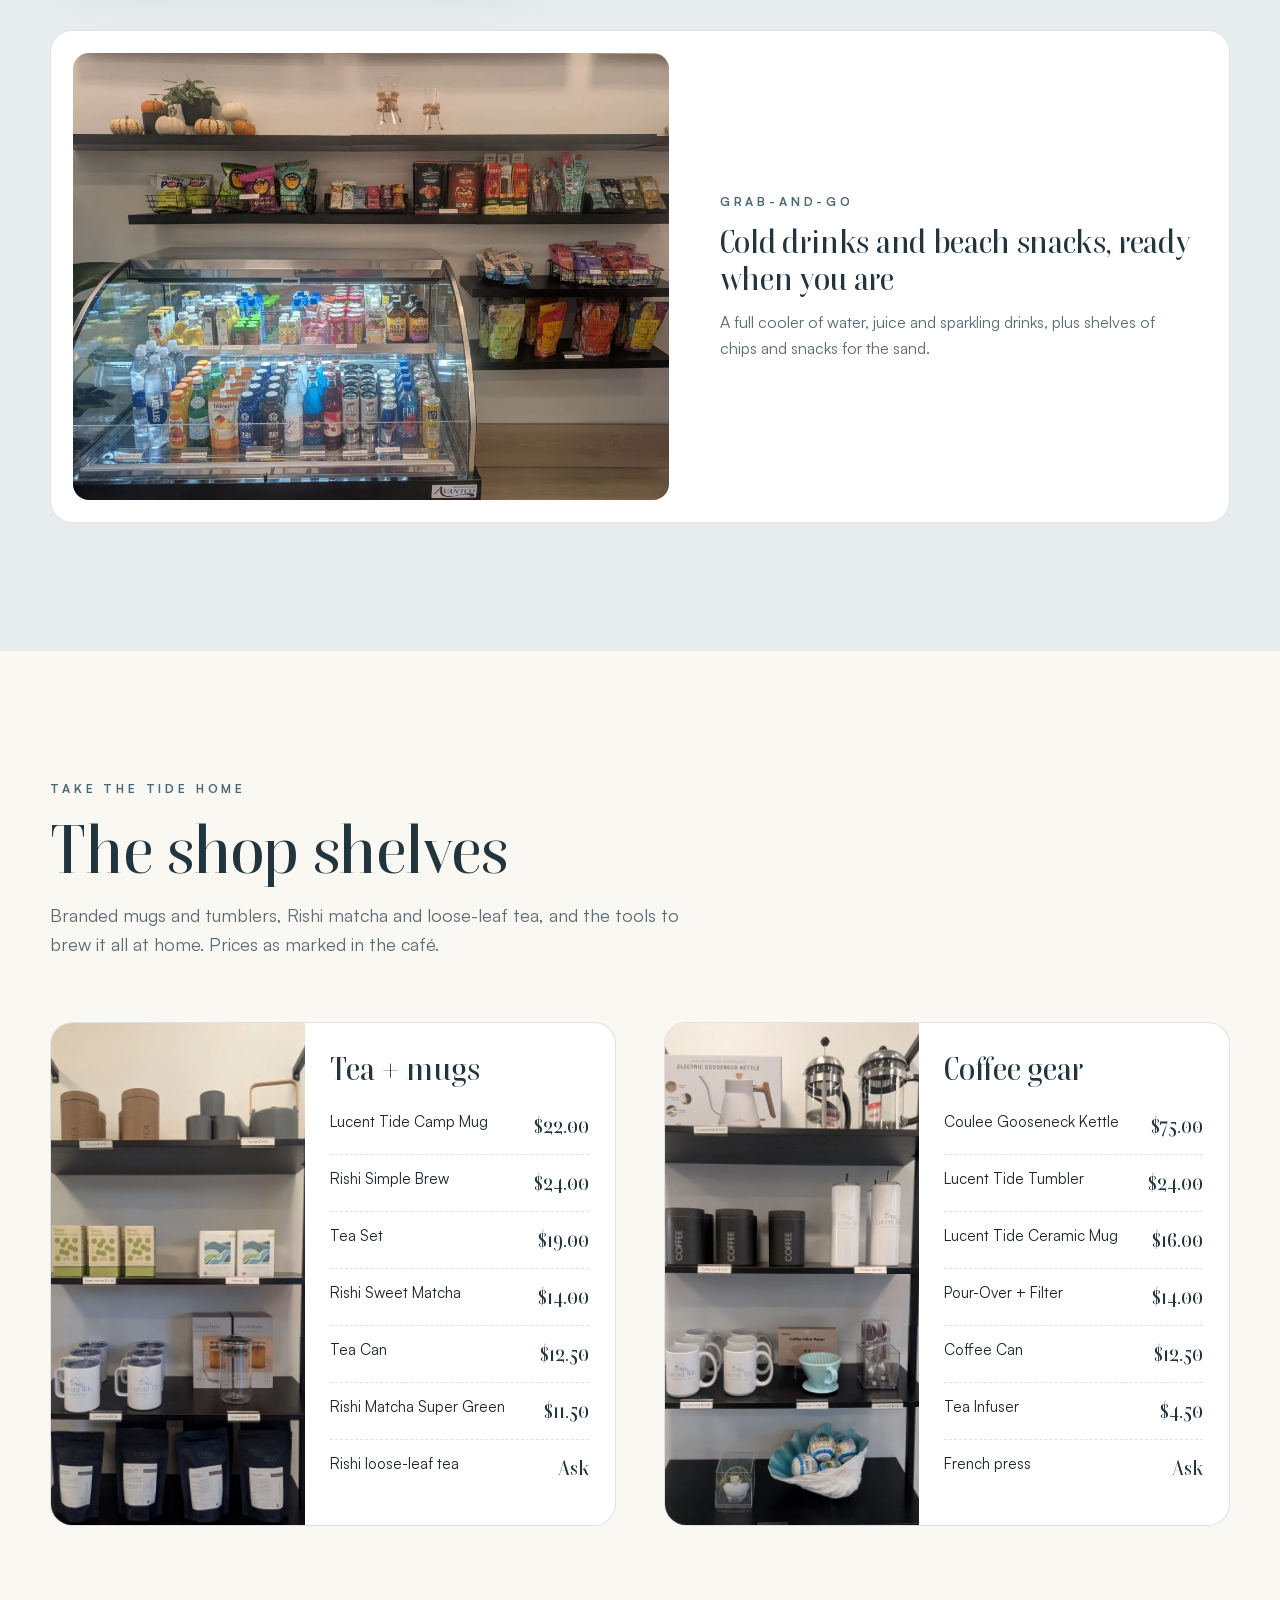
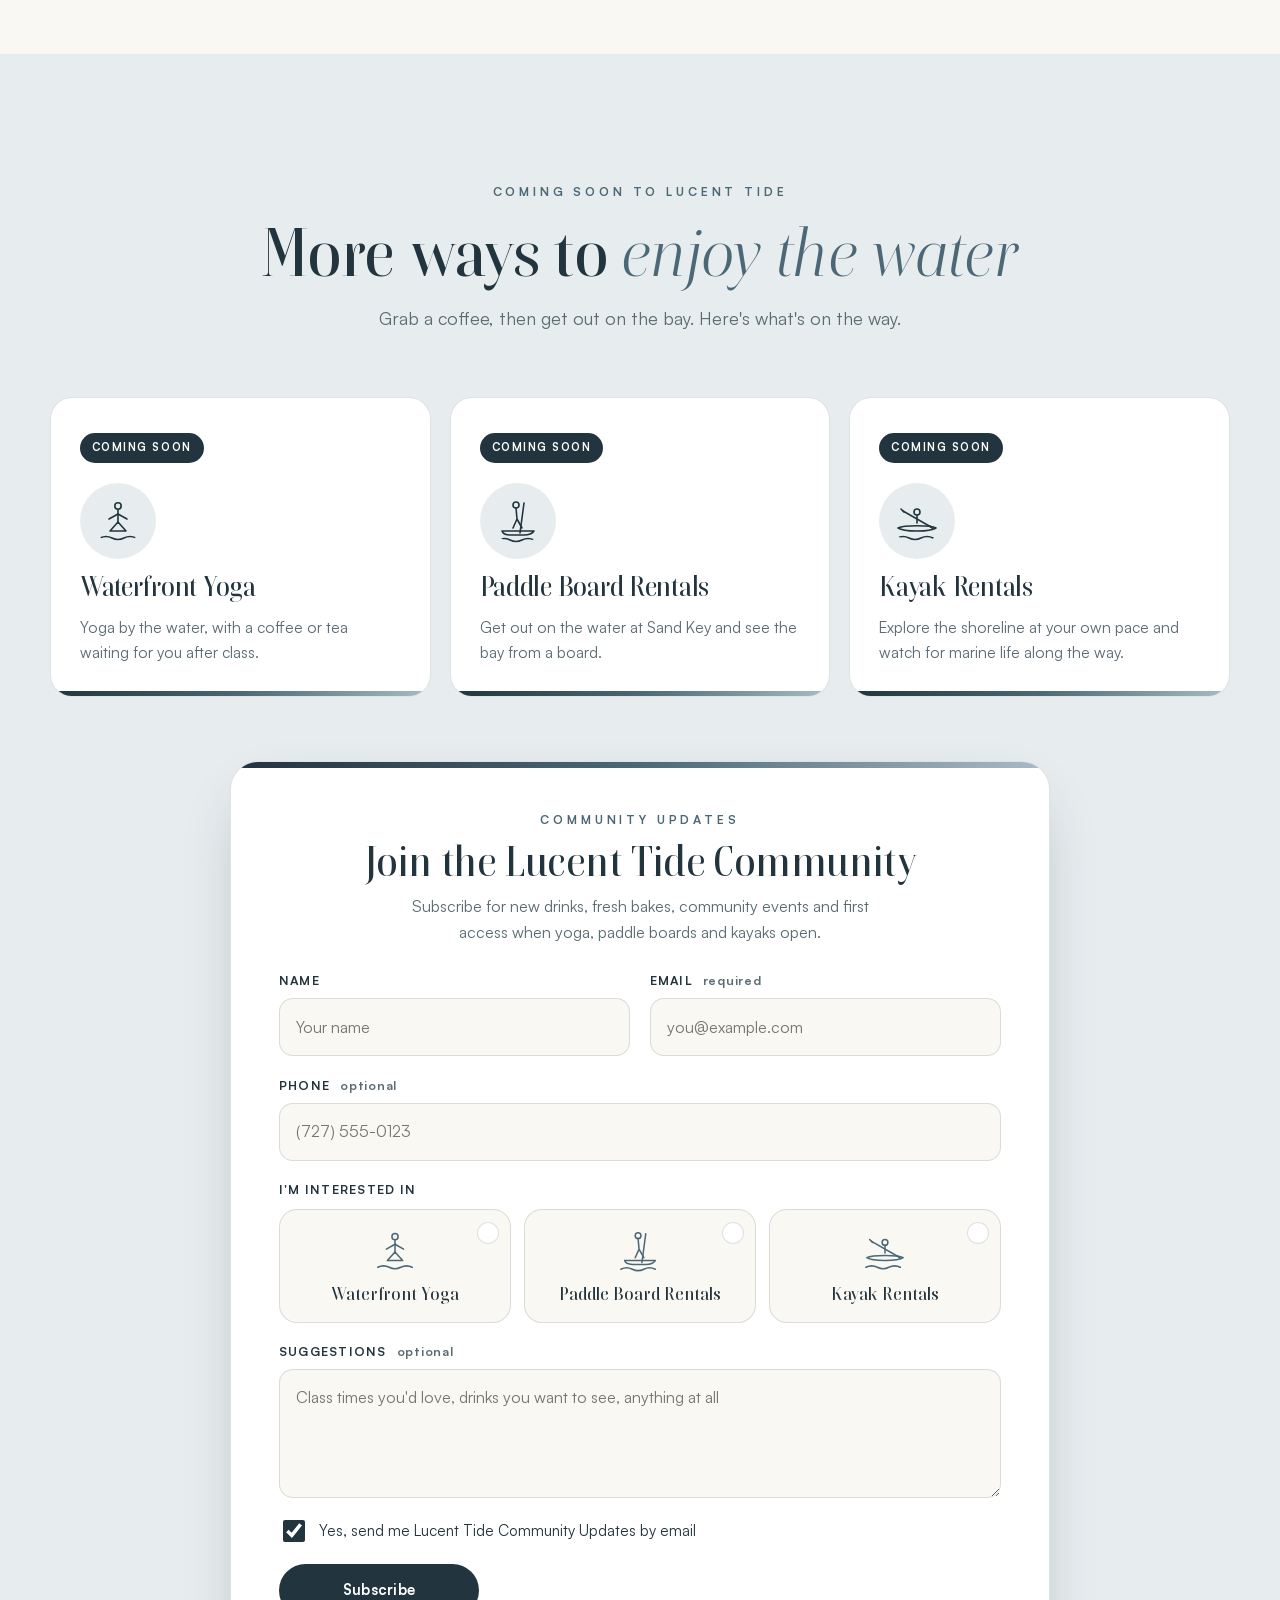
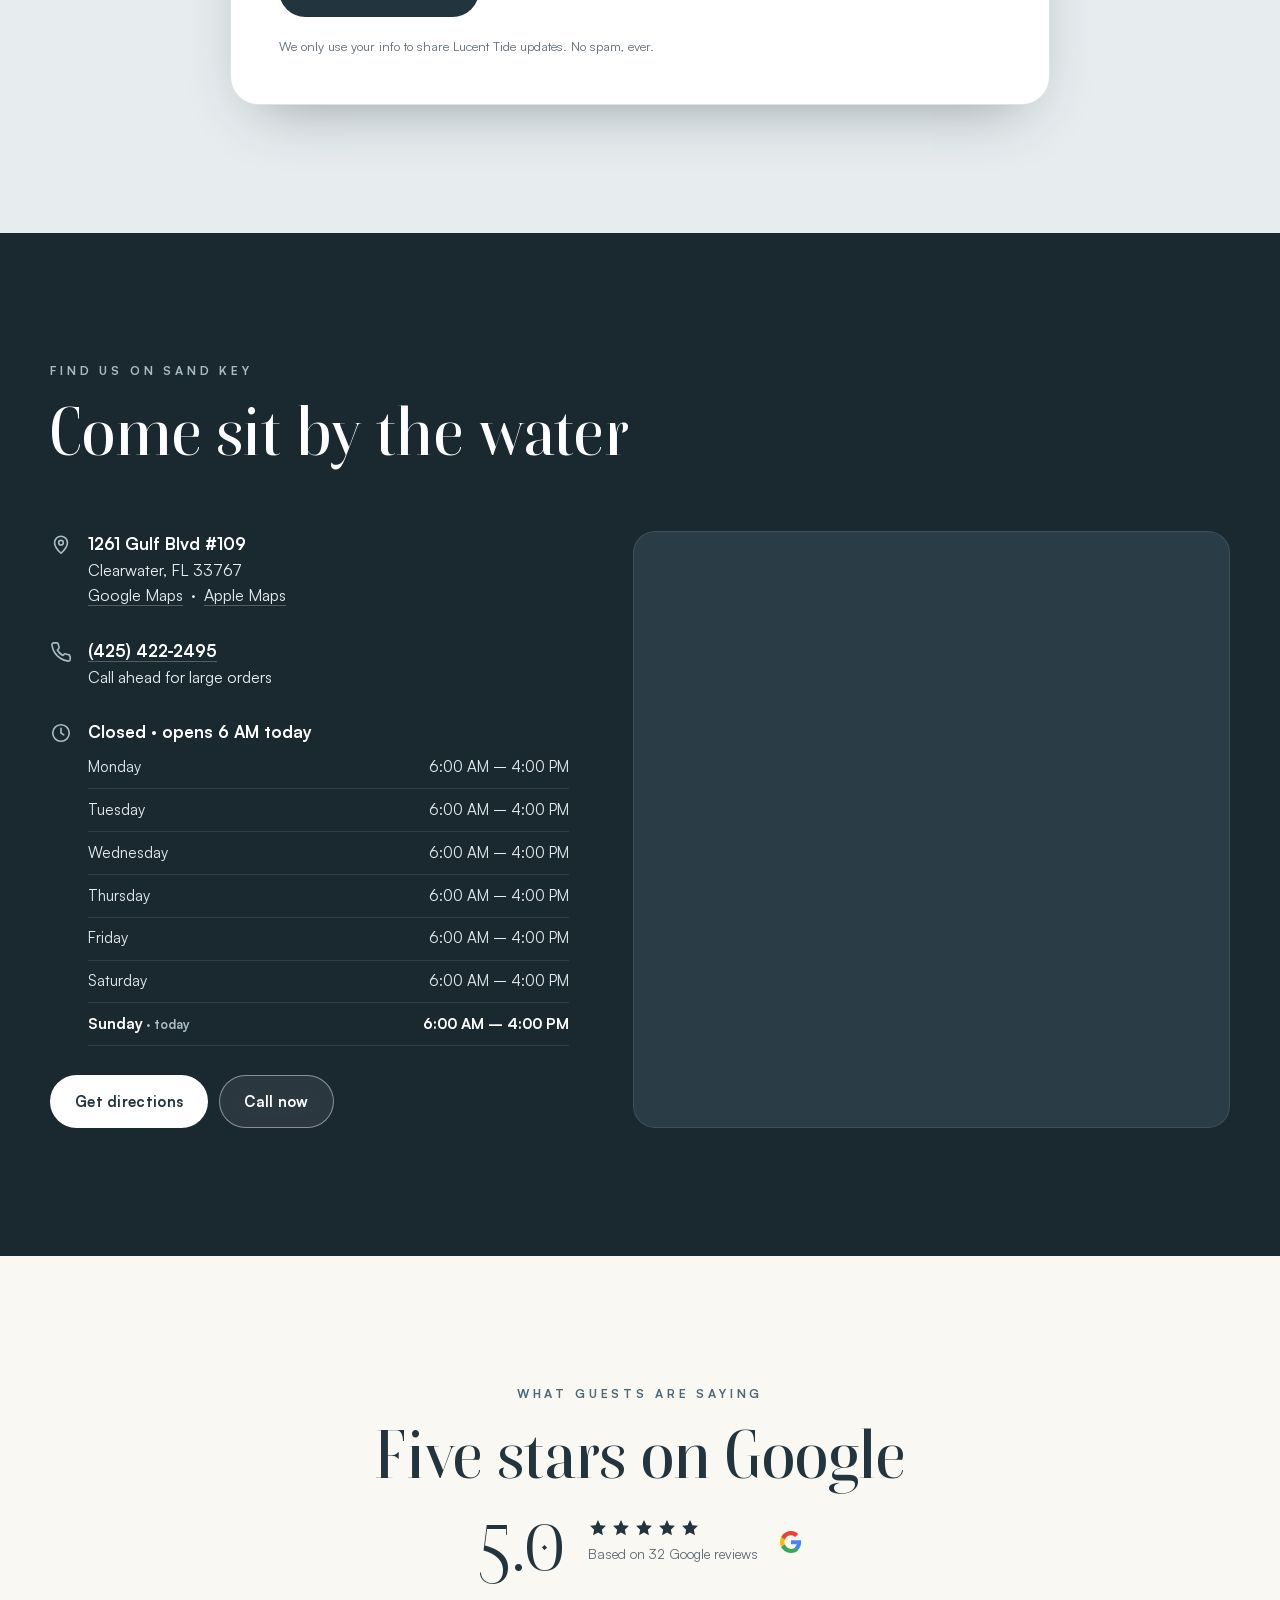
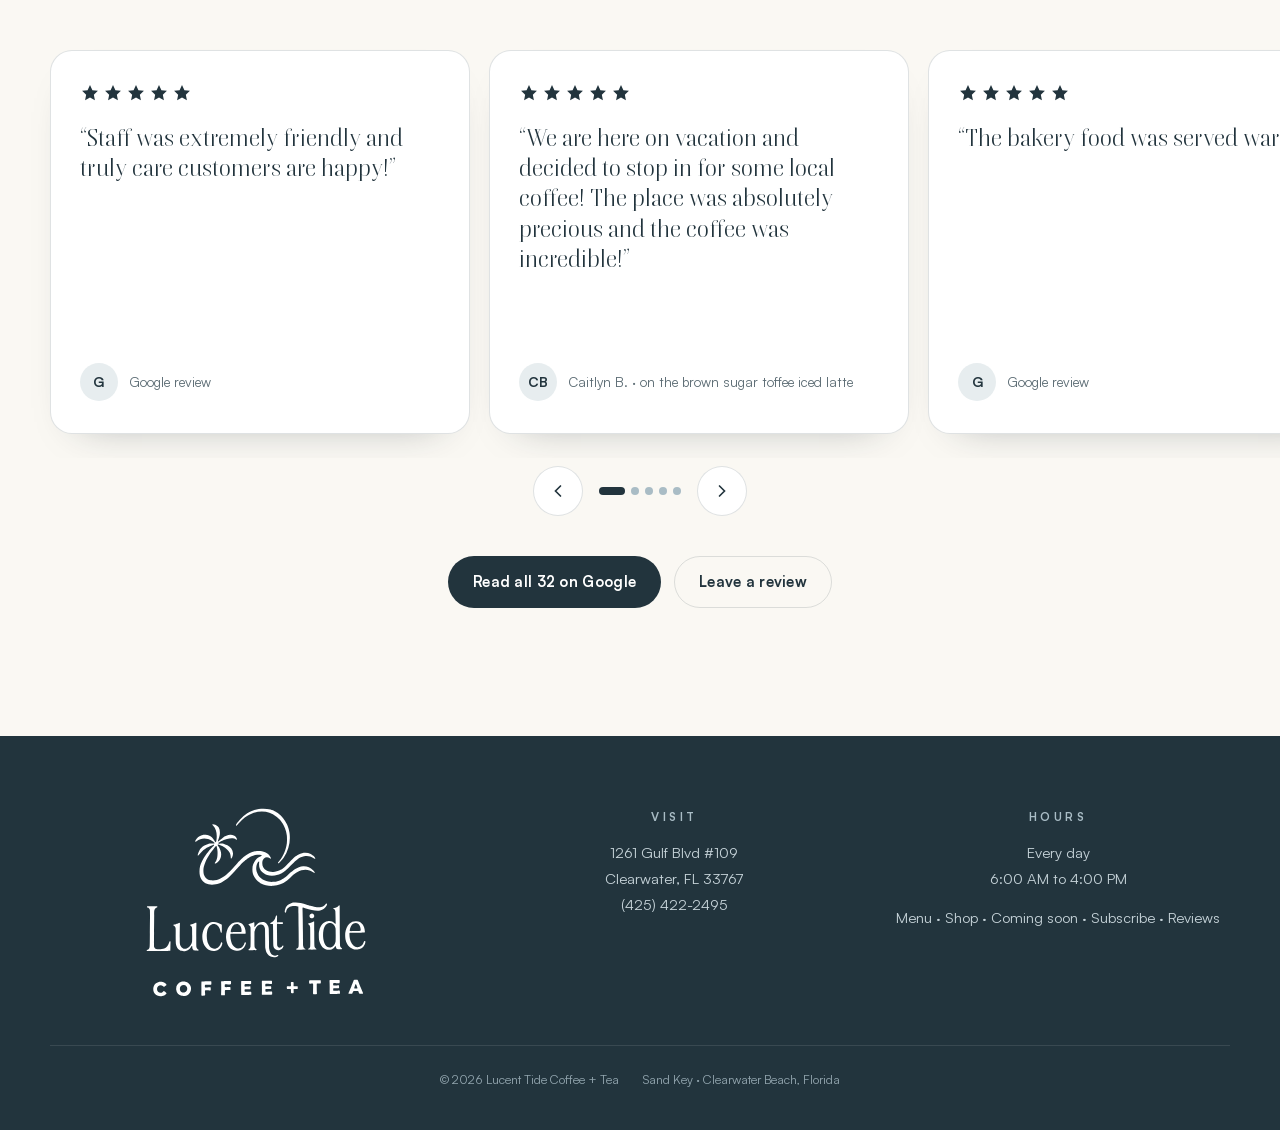
==== commit 7bd4c70f: "Center footer content" ====
--- a/index.html
+++ b/index.html
@@ -15,7 +15,7 @@
 <link rel="preload" href="fonts/boska-500.woff2" as="font" type="font/woff2" crossorigin>
 <link rel="preload" href="fonts/satoshi-500.woff2" as="font" type="font/woff2" crossorigin>
 <link rel="stylesheet" href="fonts.css">
-<link rel="stylesheet" href="styles.css?v=1794150688">
+<link rel="stylesheet" href="styles.css?v=1794151278">
 <script type="application/ld+json">
 {"@context":"https://schema.org","@type":"CafeOrCoffeeShop","name":"Lucent Tide Coffee & Tea","image":"assets/og.jpg","telephone":"+1-425-422-2495","priceRange":"$","servesCuisine":["Coffee","Tea","Bakery"],
 "address":{"@type":"PostalAddress","streetAddress":"1261 Gulf Blvd #109","addressLocality":"Clearwater","addressRegion":"FL","postalCode":"33767","addressCountry":"US"},
@@ -386,6 +386,6 @@
 
 <div class="lb" id="lb" role="dialog" aria-modal="true" aria-label="Enlarged photo"><button id="lbx" aria-label="Close">×</button><img id="lbimg" alt=""><p id="lbcap"></p></div>
 
-<script src="app.js?v=1794150688" defer></script>
+<script src="app.js?v=1794151278" defer></script>
 </body>
 </html>
--- a/styles.css
+++ b/styles.css
@@ -502,3 +502,8 @@
 @media (max-width:760px){.nav .nav-menu{display:inline-flex}}
 /* v4.2 gallery now follows the dark menu */
 .gal-sec{padding-top:clamp(4rem,8vw,7rem)}
+/* v4.3 centered footer */
+.foot{text-align:center;justify-items:center}
+.foot .lockup{display:block;margin-inline:auto}
+.foot>div{width:100%}
+.legal{justify-content:center;text-align:center;flex-wrap:wrap;column-gap:1.5rem}
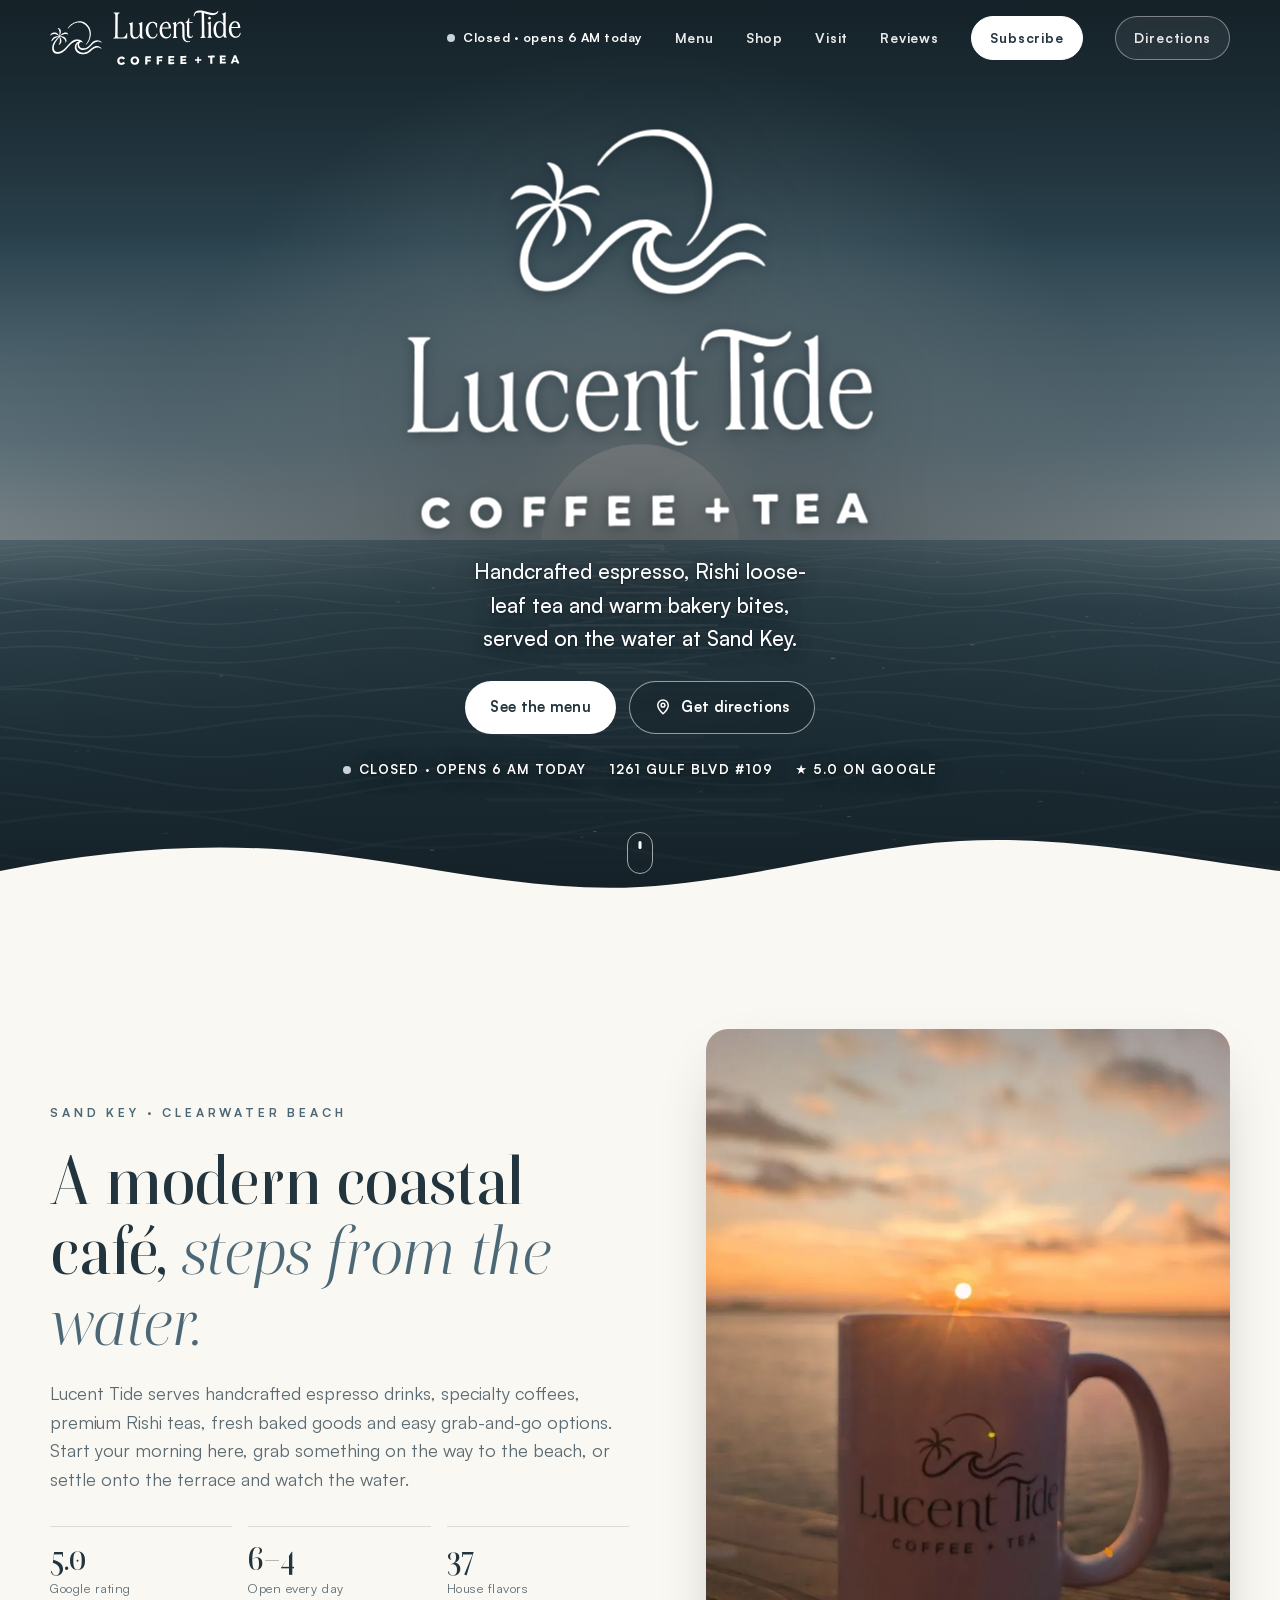
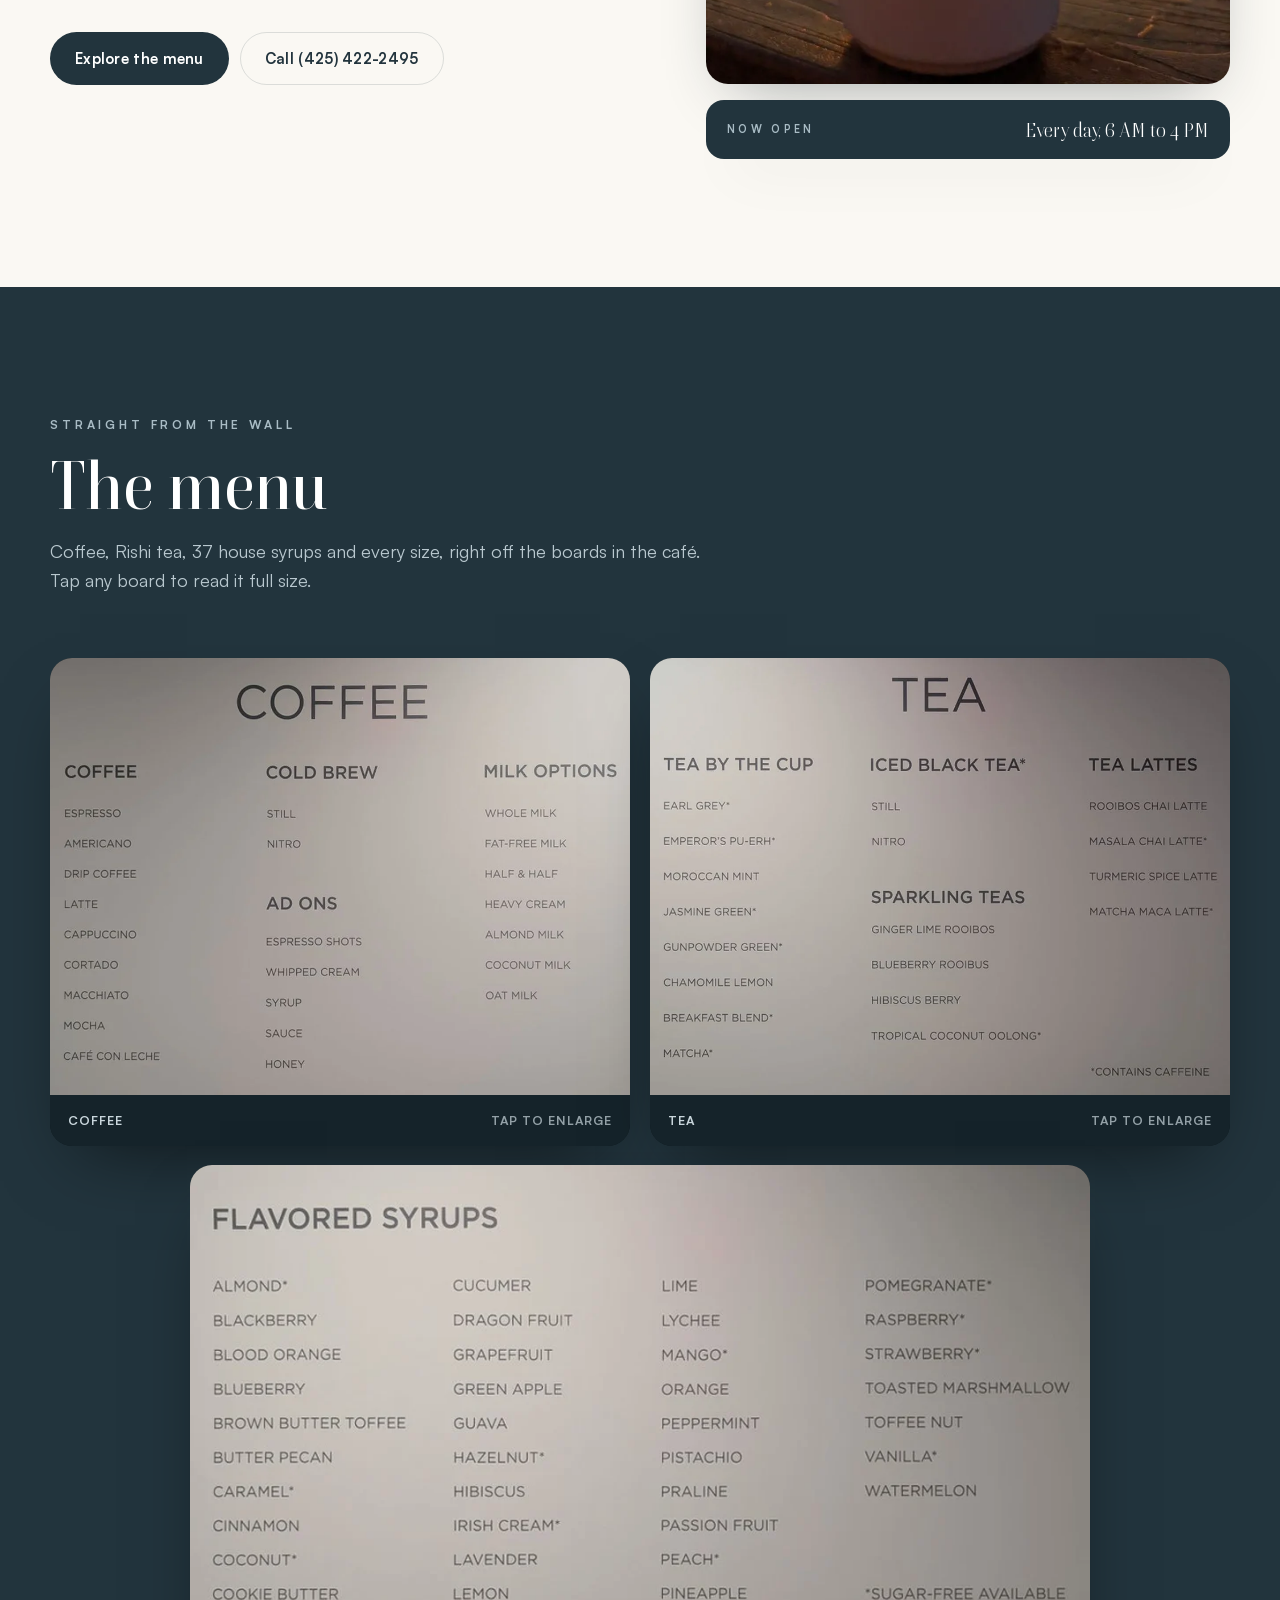
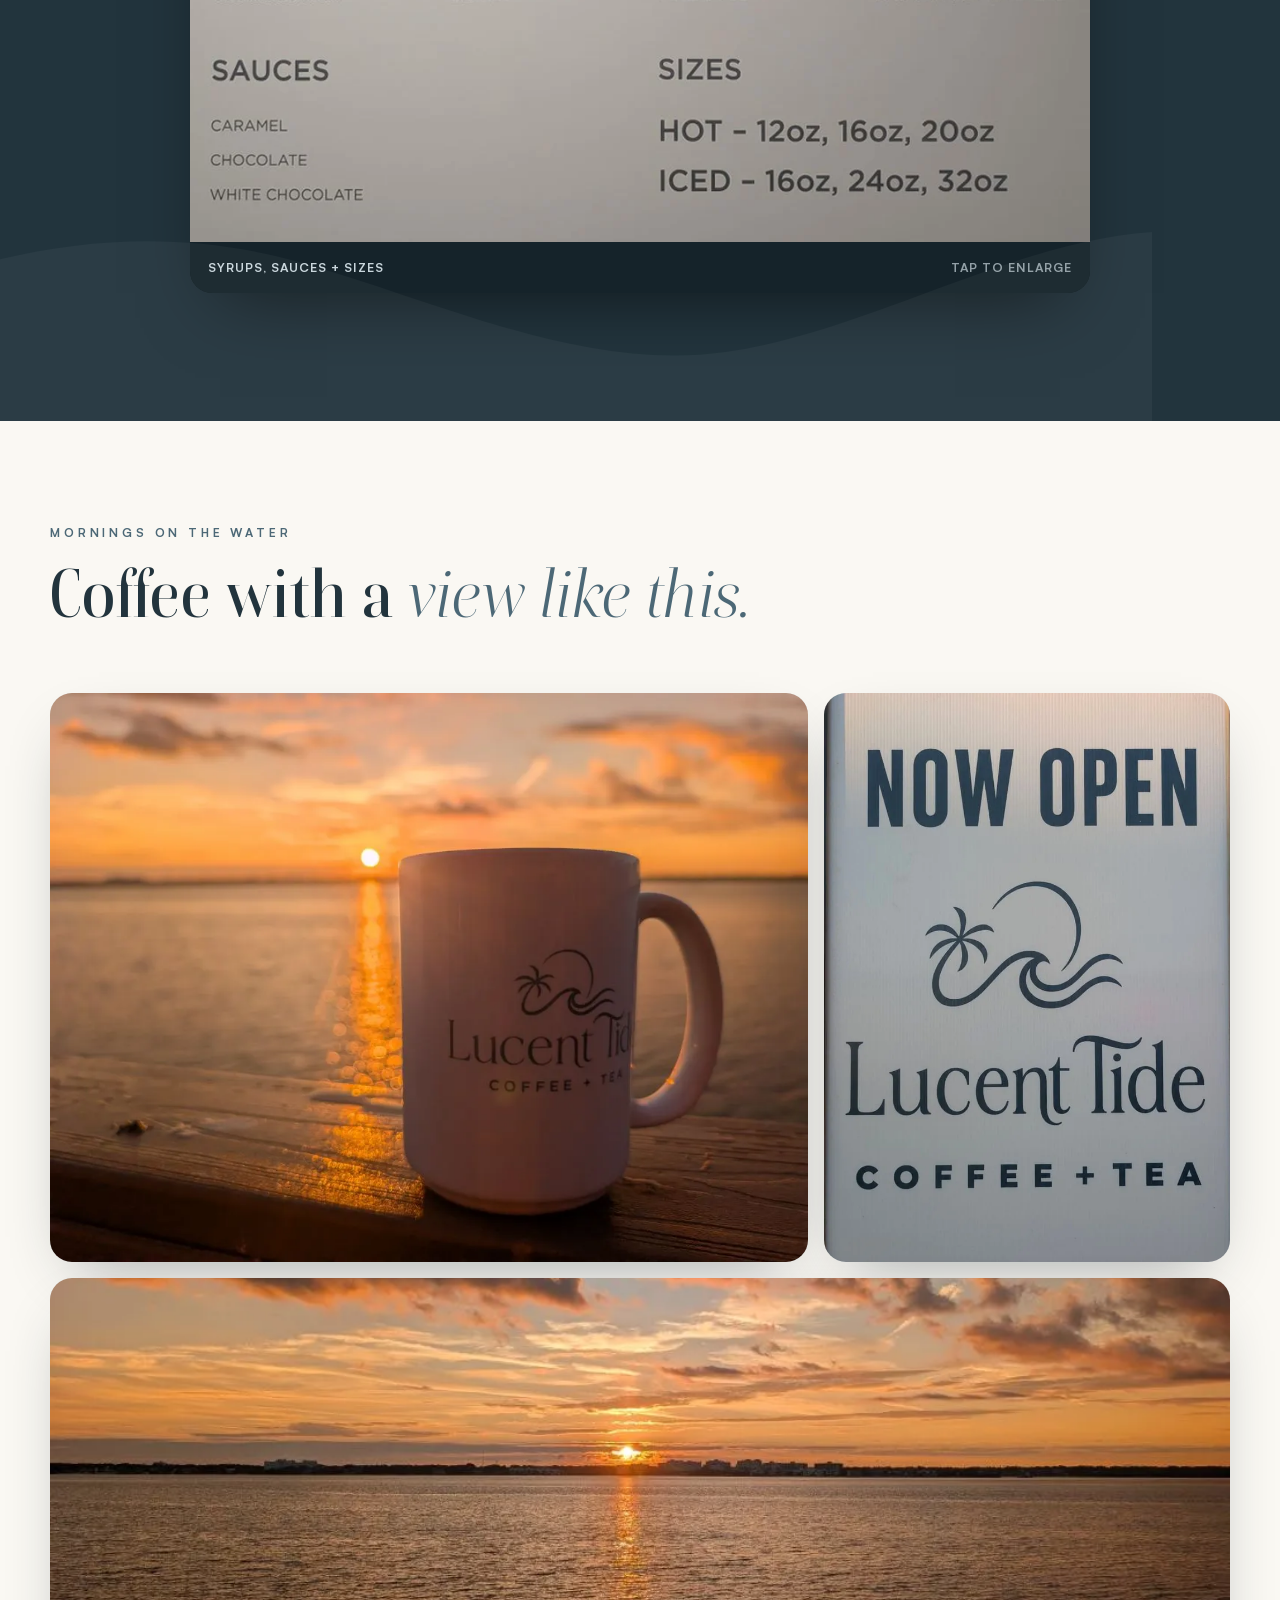
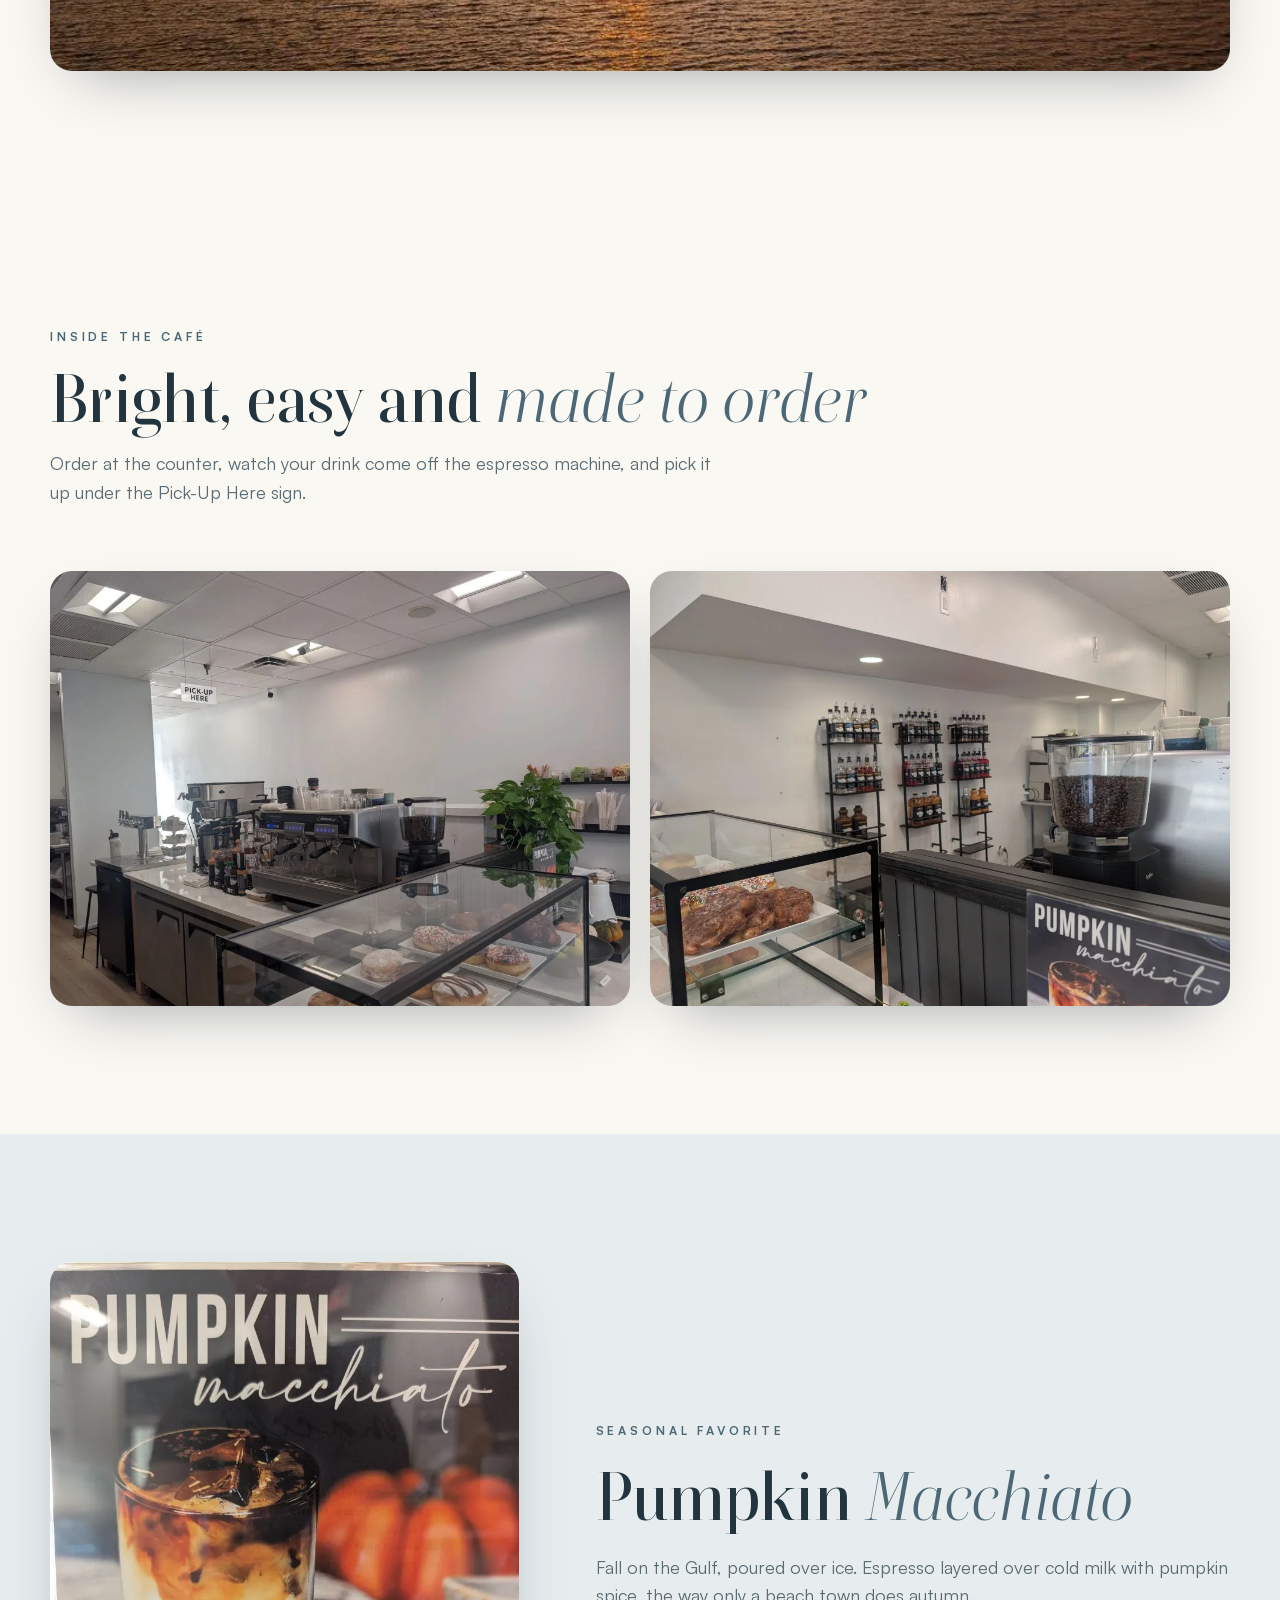
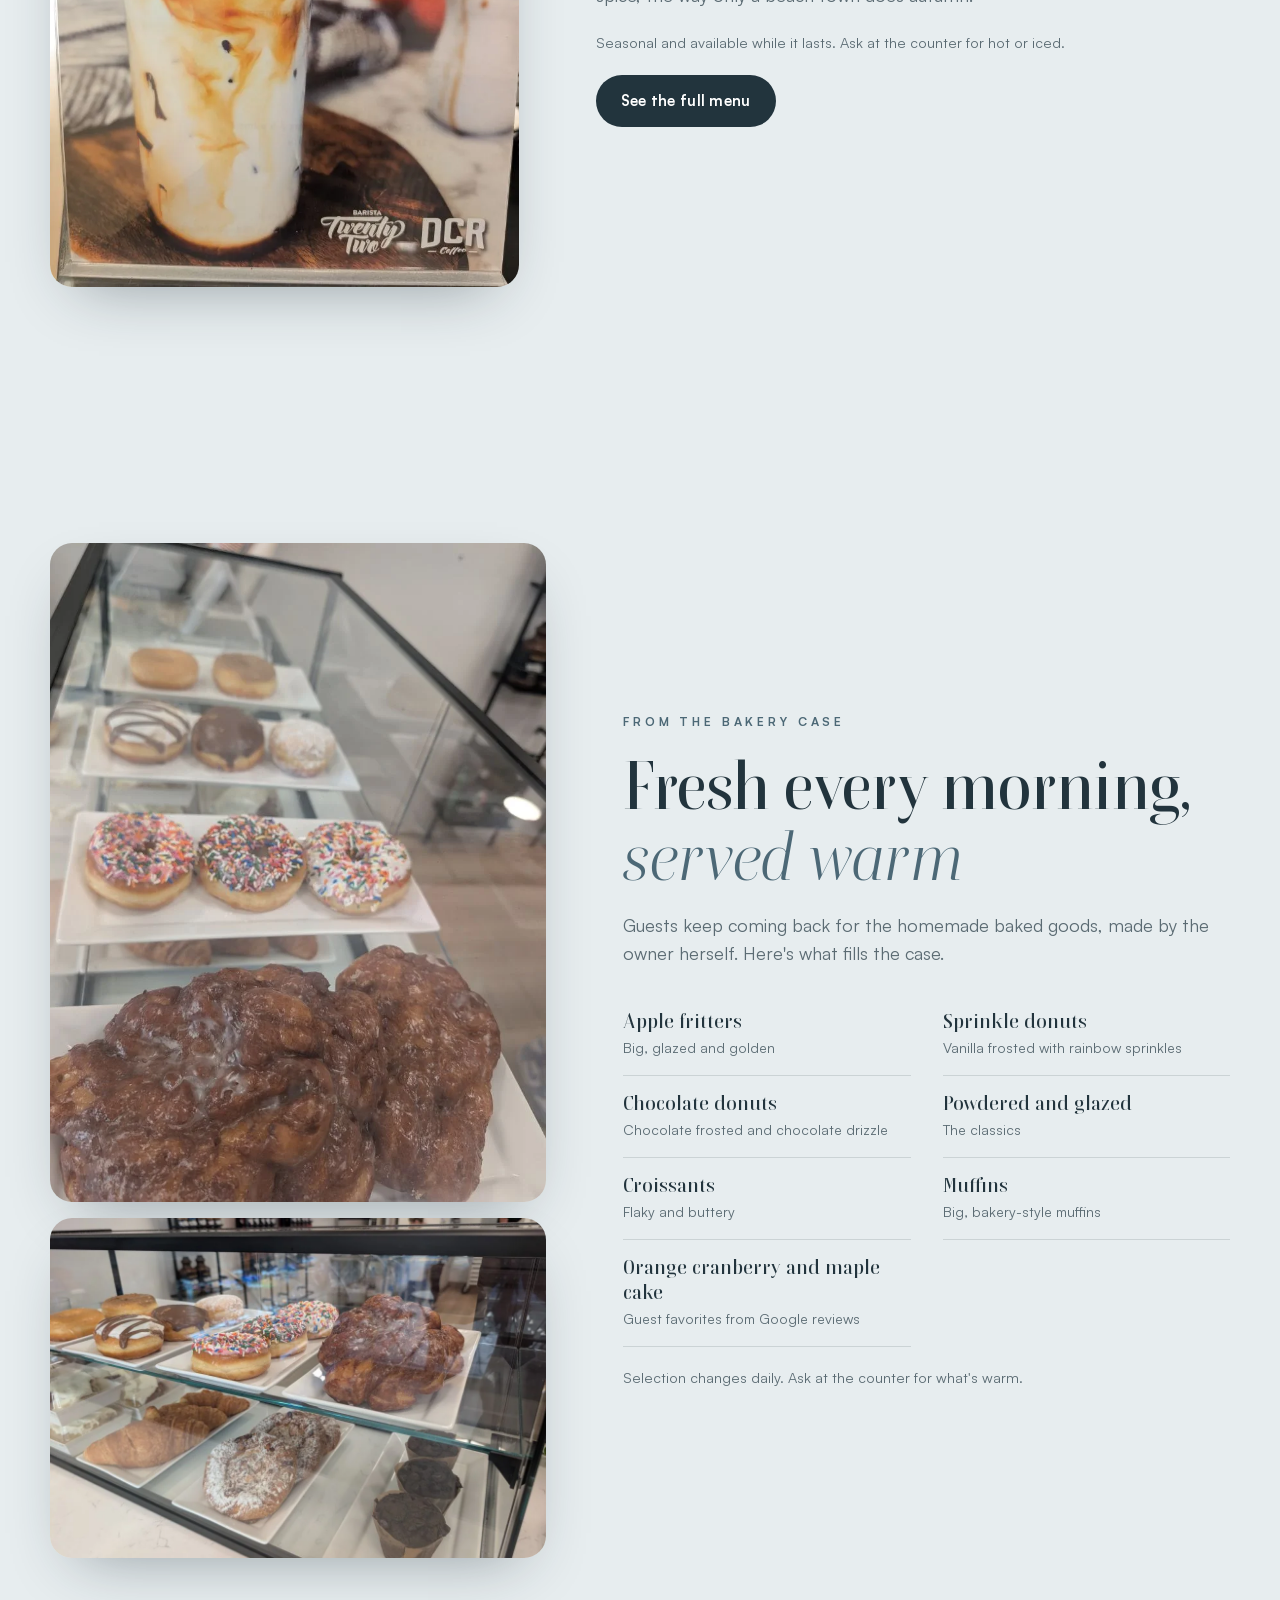
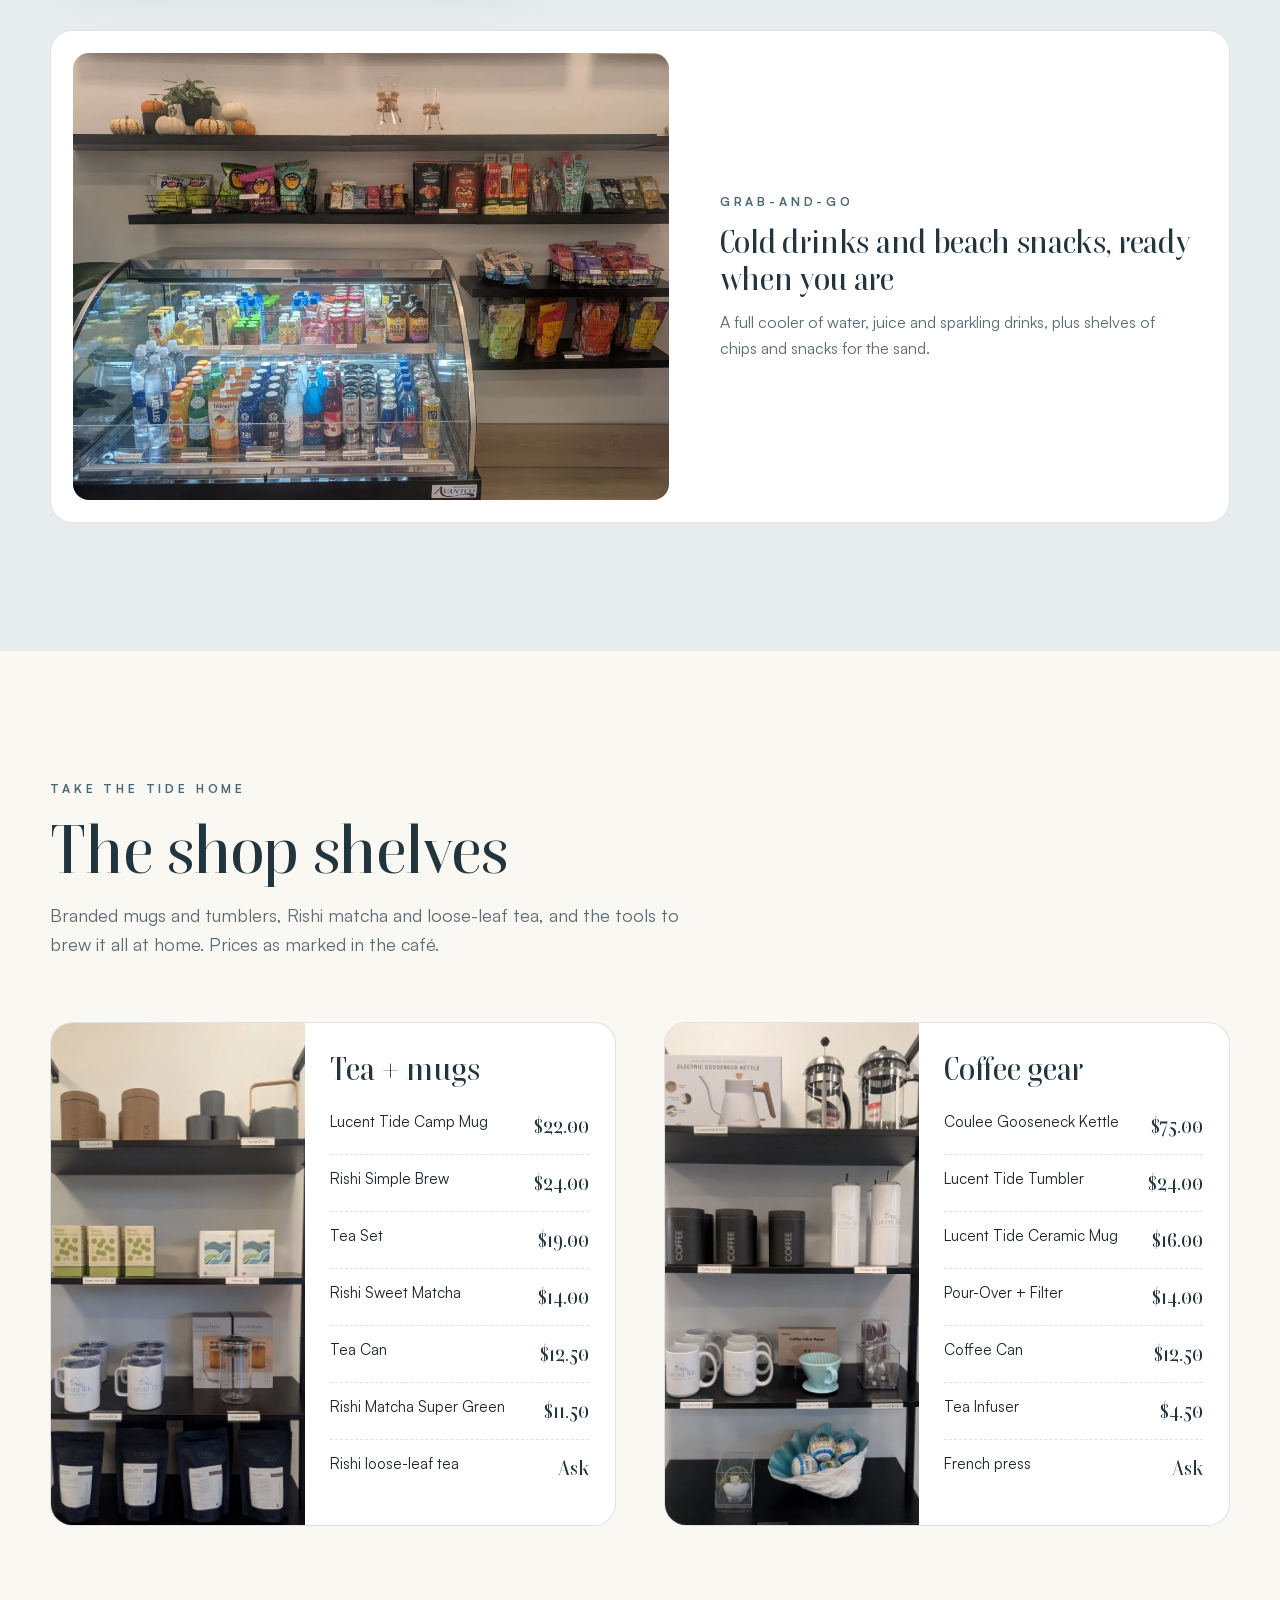
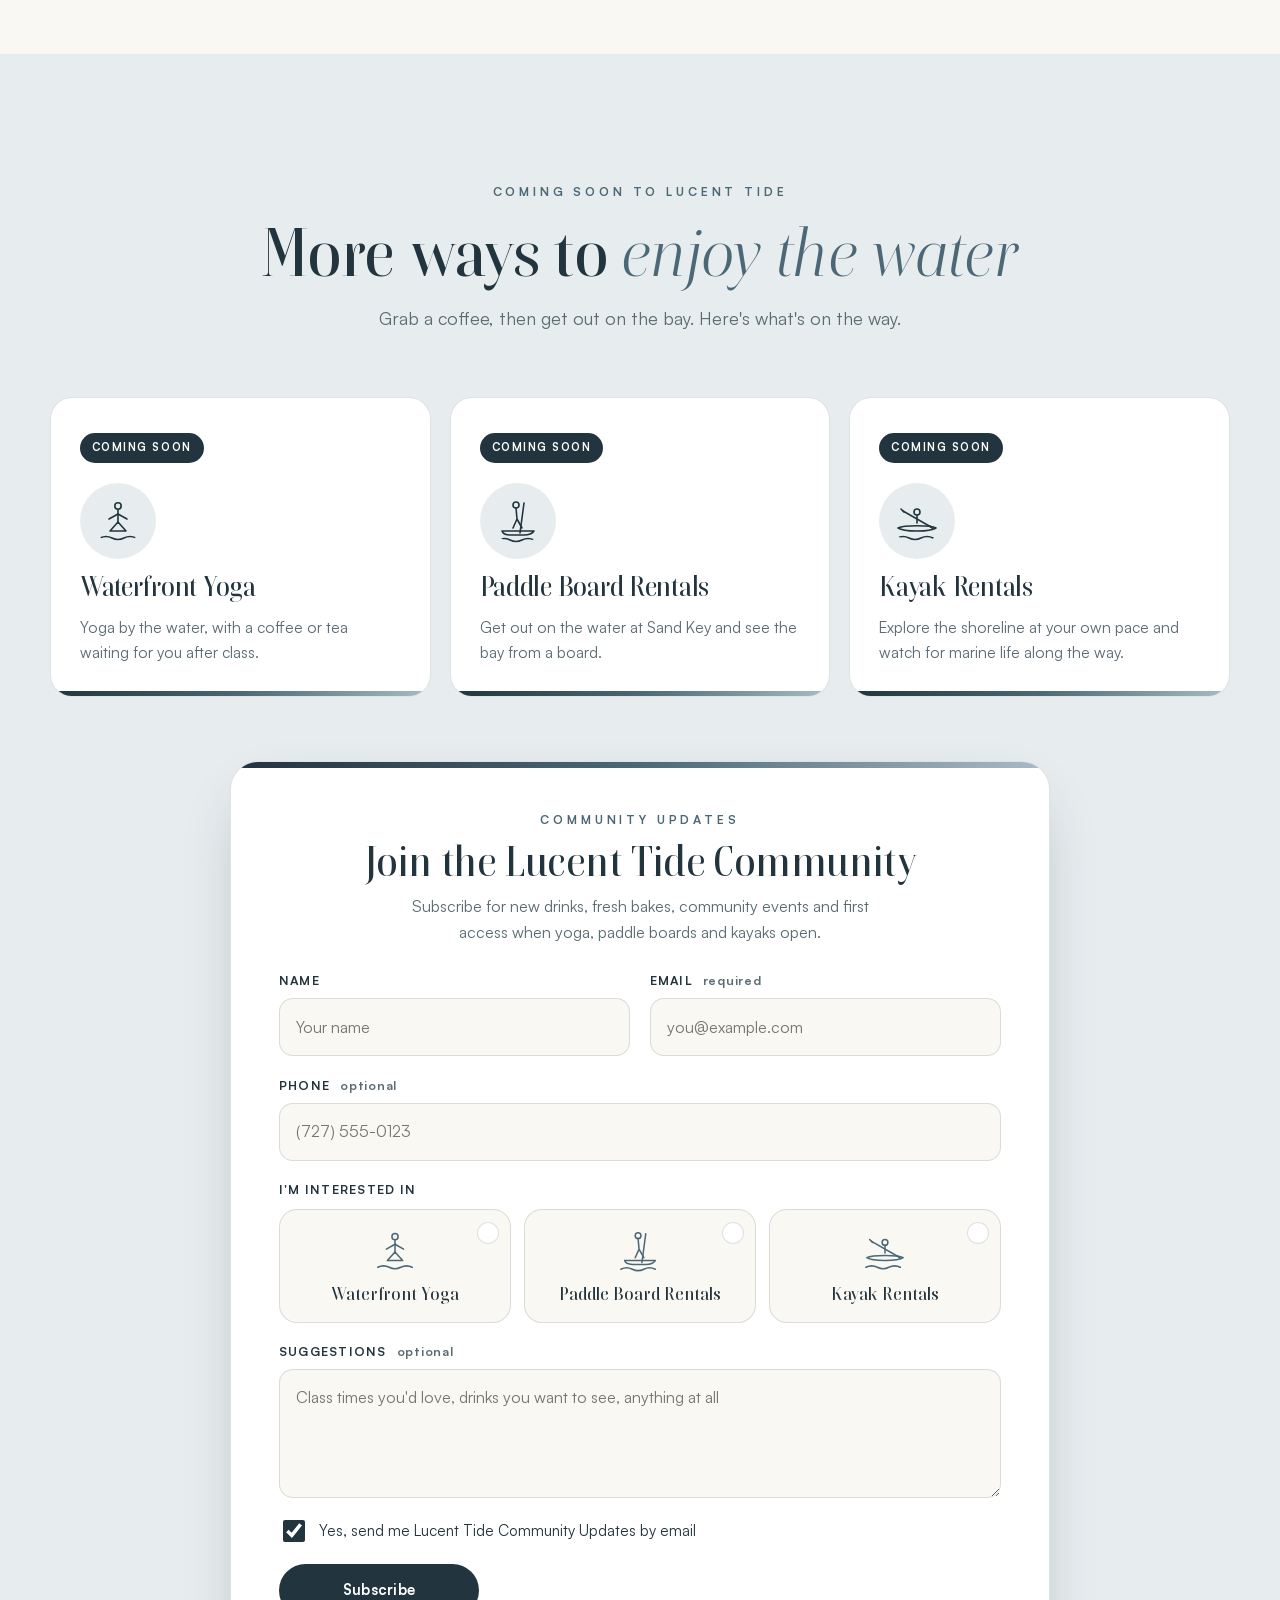
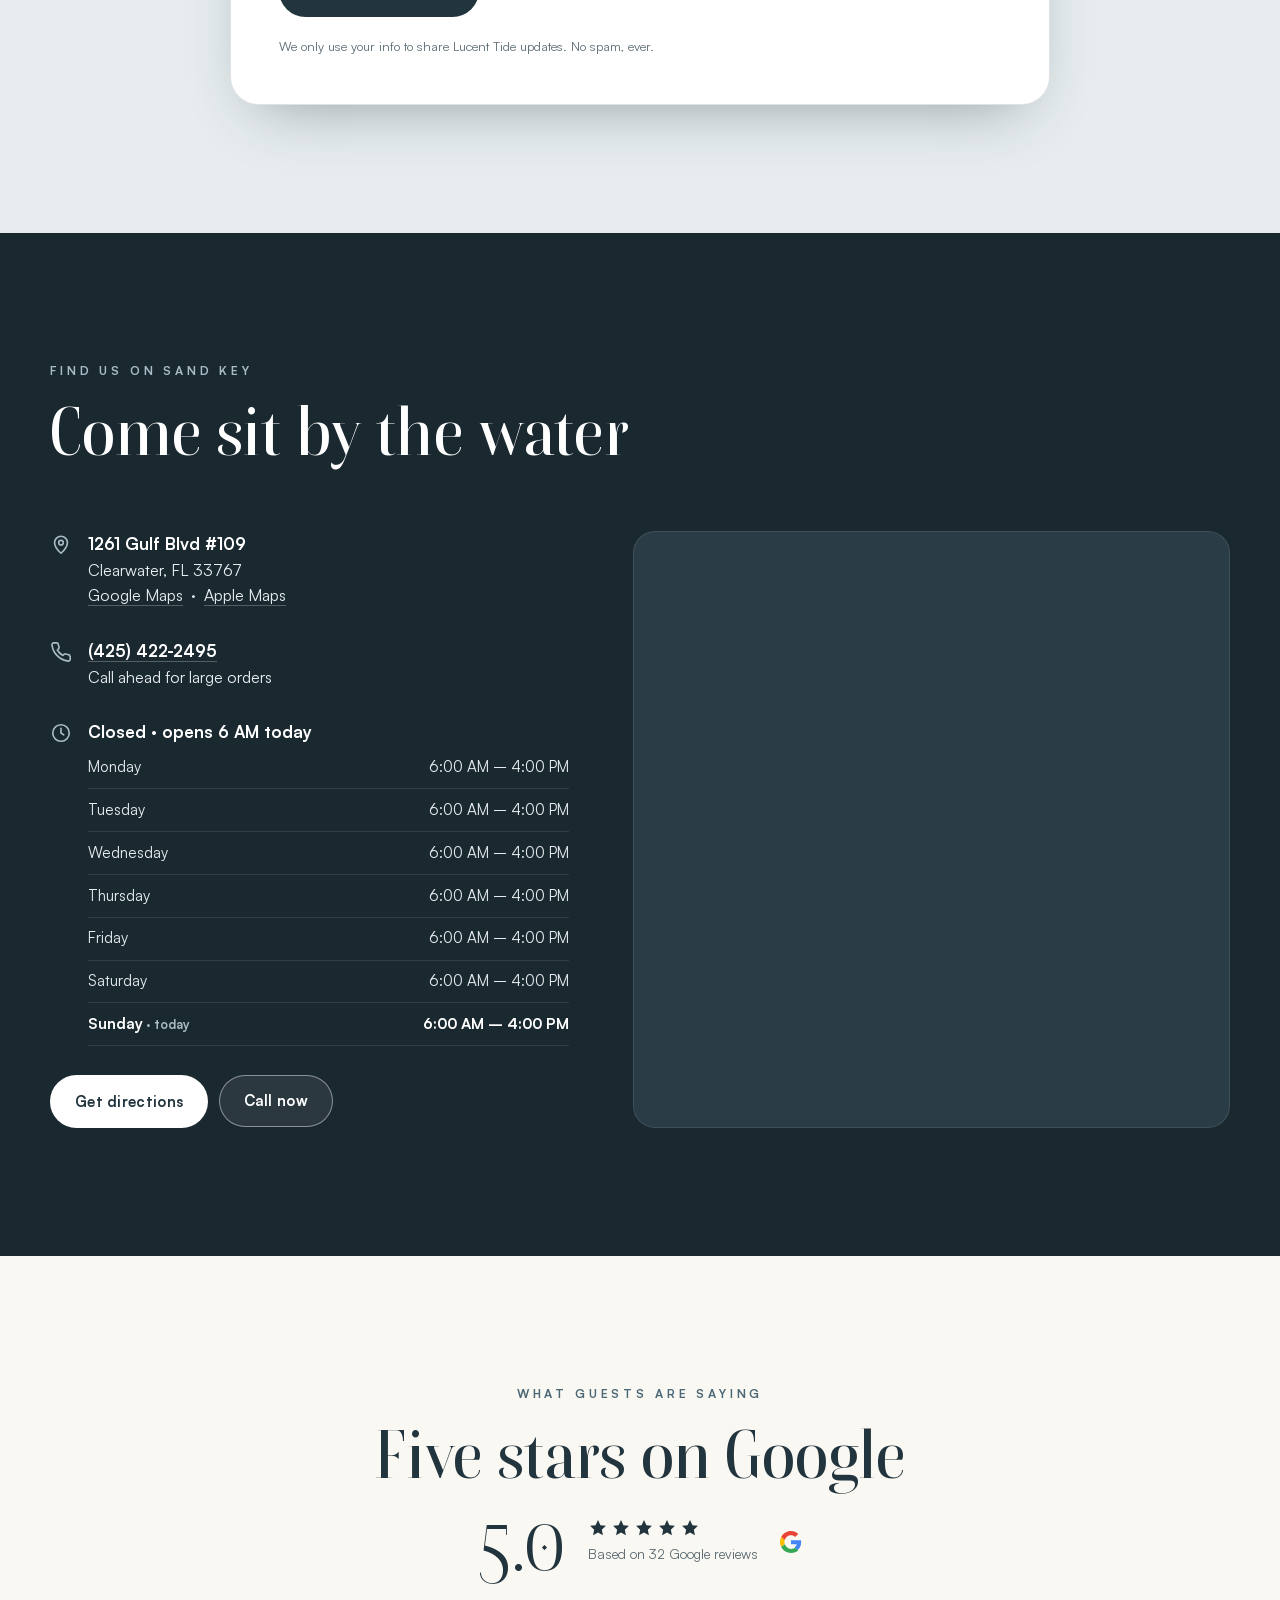
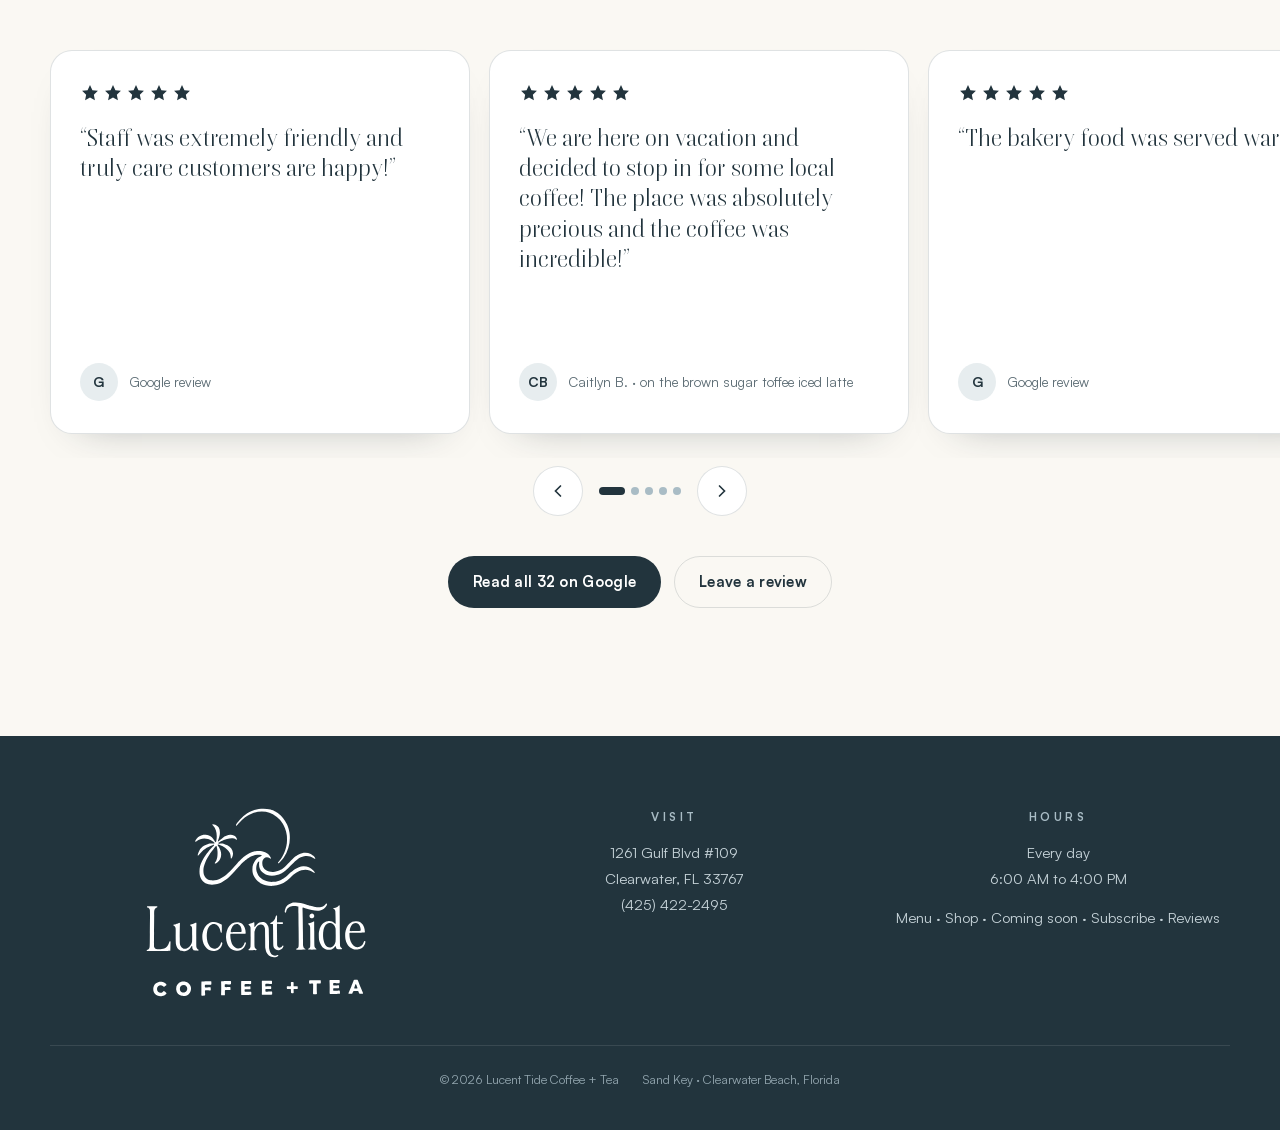
==== commit eeedb7bc: "Header logo appears after scrolling past hero; tidy iPad portrait header" ====
--- a/index.html
+++ b/index.html
@@ -15,7 +15,7 @@
 <link rel="preload" href="fonts/boska-500.woff2" as="font" type="font/woff2" crossorigin>
 <link rel="preload" href="fonts/satoshi-500.woff2" as="font" type="font/woff2" crossorigin>
 <link rel="stylesheet" href="fonts.css">
-<link rel="stylesheet" href="styles.css?v=1794151278">
+<link rel="stylesheet" href="styles.css?v=1794151477">
 <script type="application/ld+json">
 {"@context":"https://schema.org","@type":"CafeOrCoffeeShop","name":"Lucent Tide Coffee & Tea","image":"assets/og.jpg","telephone":"+1-425-422-2495","priceRange":"$","servesCuisine":["Coffee","Tea","Bakery"],
 "address":{"@type":"PostalAddress","streetAddress":"1261 Gulf Blvd #109","addressLocality":"Clearwater","addressRegion":"FL","postalCode":"33767","addressCountry":"US"},
@@ -386,6 +386,6 @@
 
 <div class="lb" id="lb" role="dialog" aria-modal="true" aria-label="Enlarged photo"><button id="lbx" aria-label="Close">×</button><img id="lbimg" alt=""><p id="lbcap"></p></div>
 
-<script src="app.js?v=1794151278" defer></script>
+<script src="app.js?v=1794151477" defer></script>
 </body>
 </html>
--- a/styles.css
+++ b/styles.css
@@ -507,3 +507,8 @@
 .foot .lockup{display:block;margin-inline:auto}
 .foot>div{width:100%}
 .legal{justify-content:center;text-align:center;flex-wrap:wrap;column-gap:1.5rem}
+/* v4.4 header logo appears only after scrolling past hero */
+.top .brand{transition:opacity .4s var(--ease),transform .4s var(--ease)}
+.top:not(.solid) .brand{opacity:0;transform:translateY(-6px);pointer-events:none}
+.status-pill{white-space:nowrap}
+@media (max-width:1024px){.nav .status-pill{display:none}}
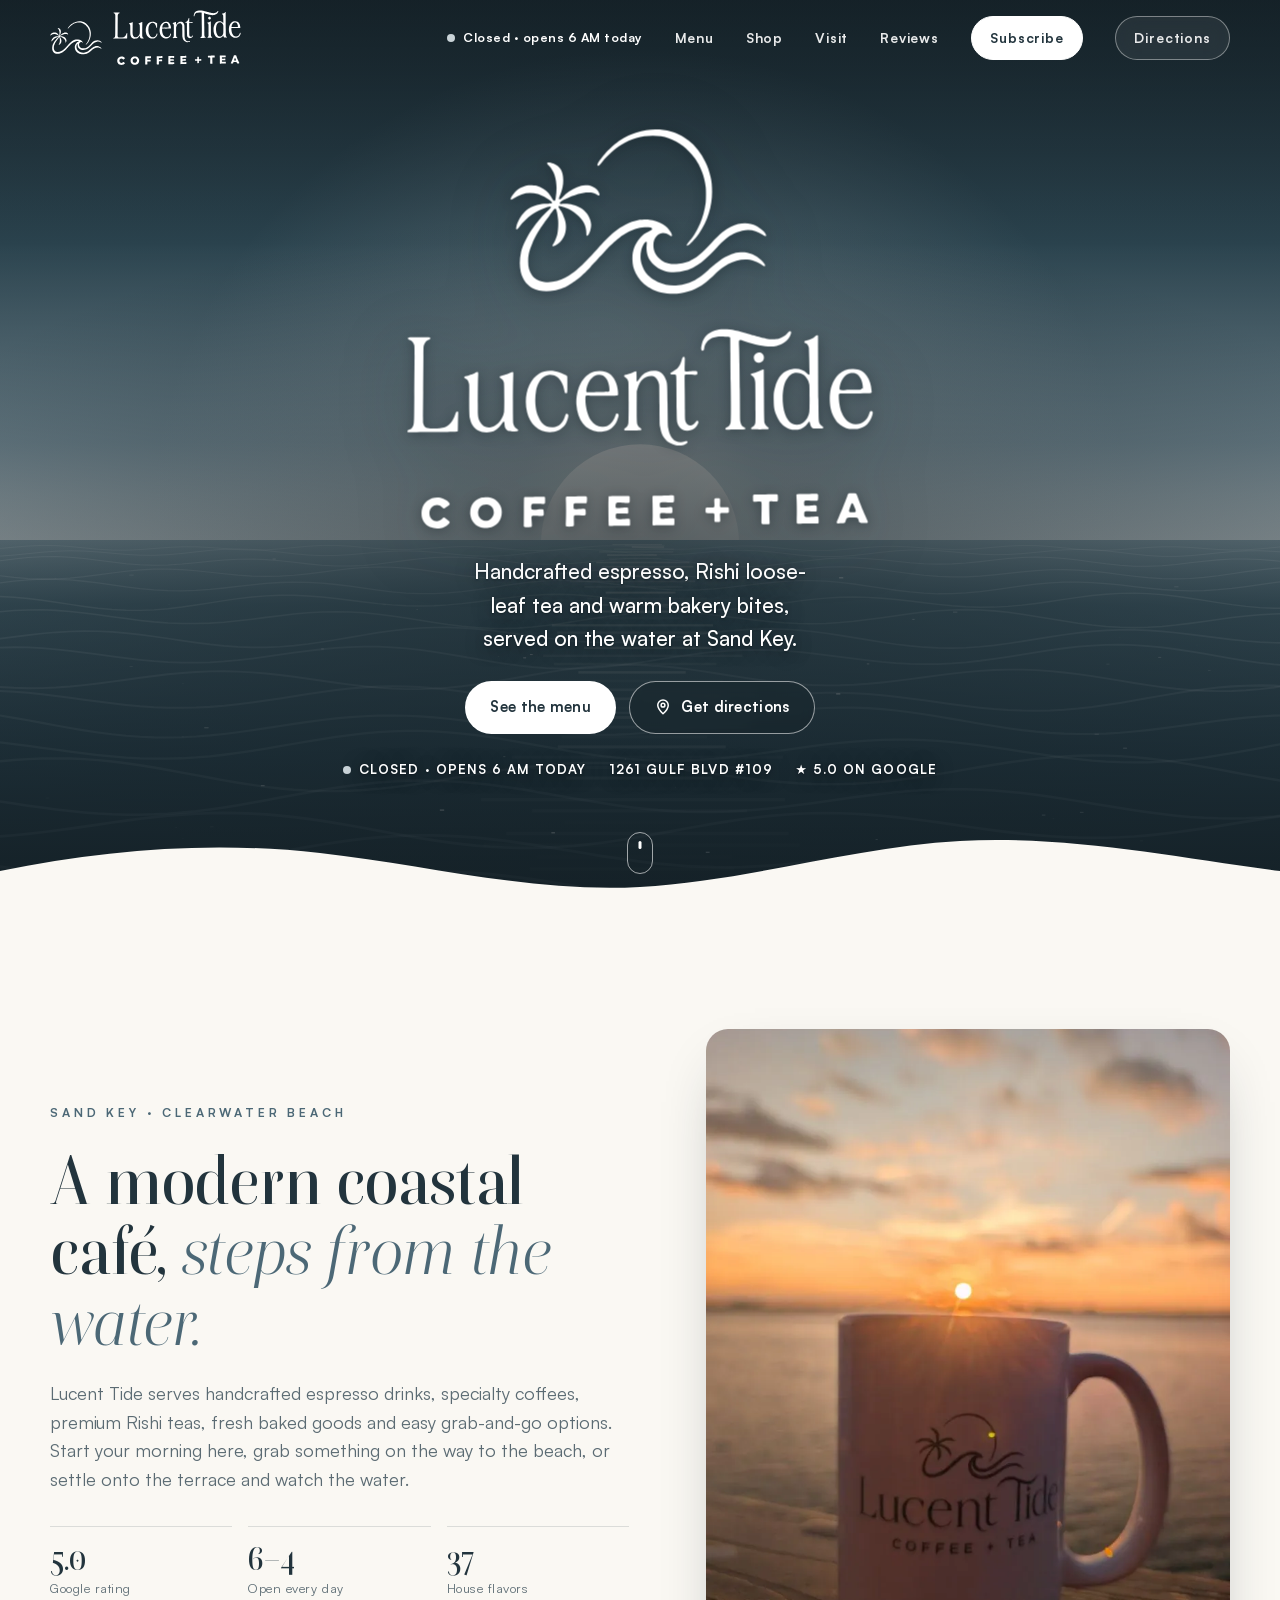
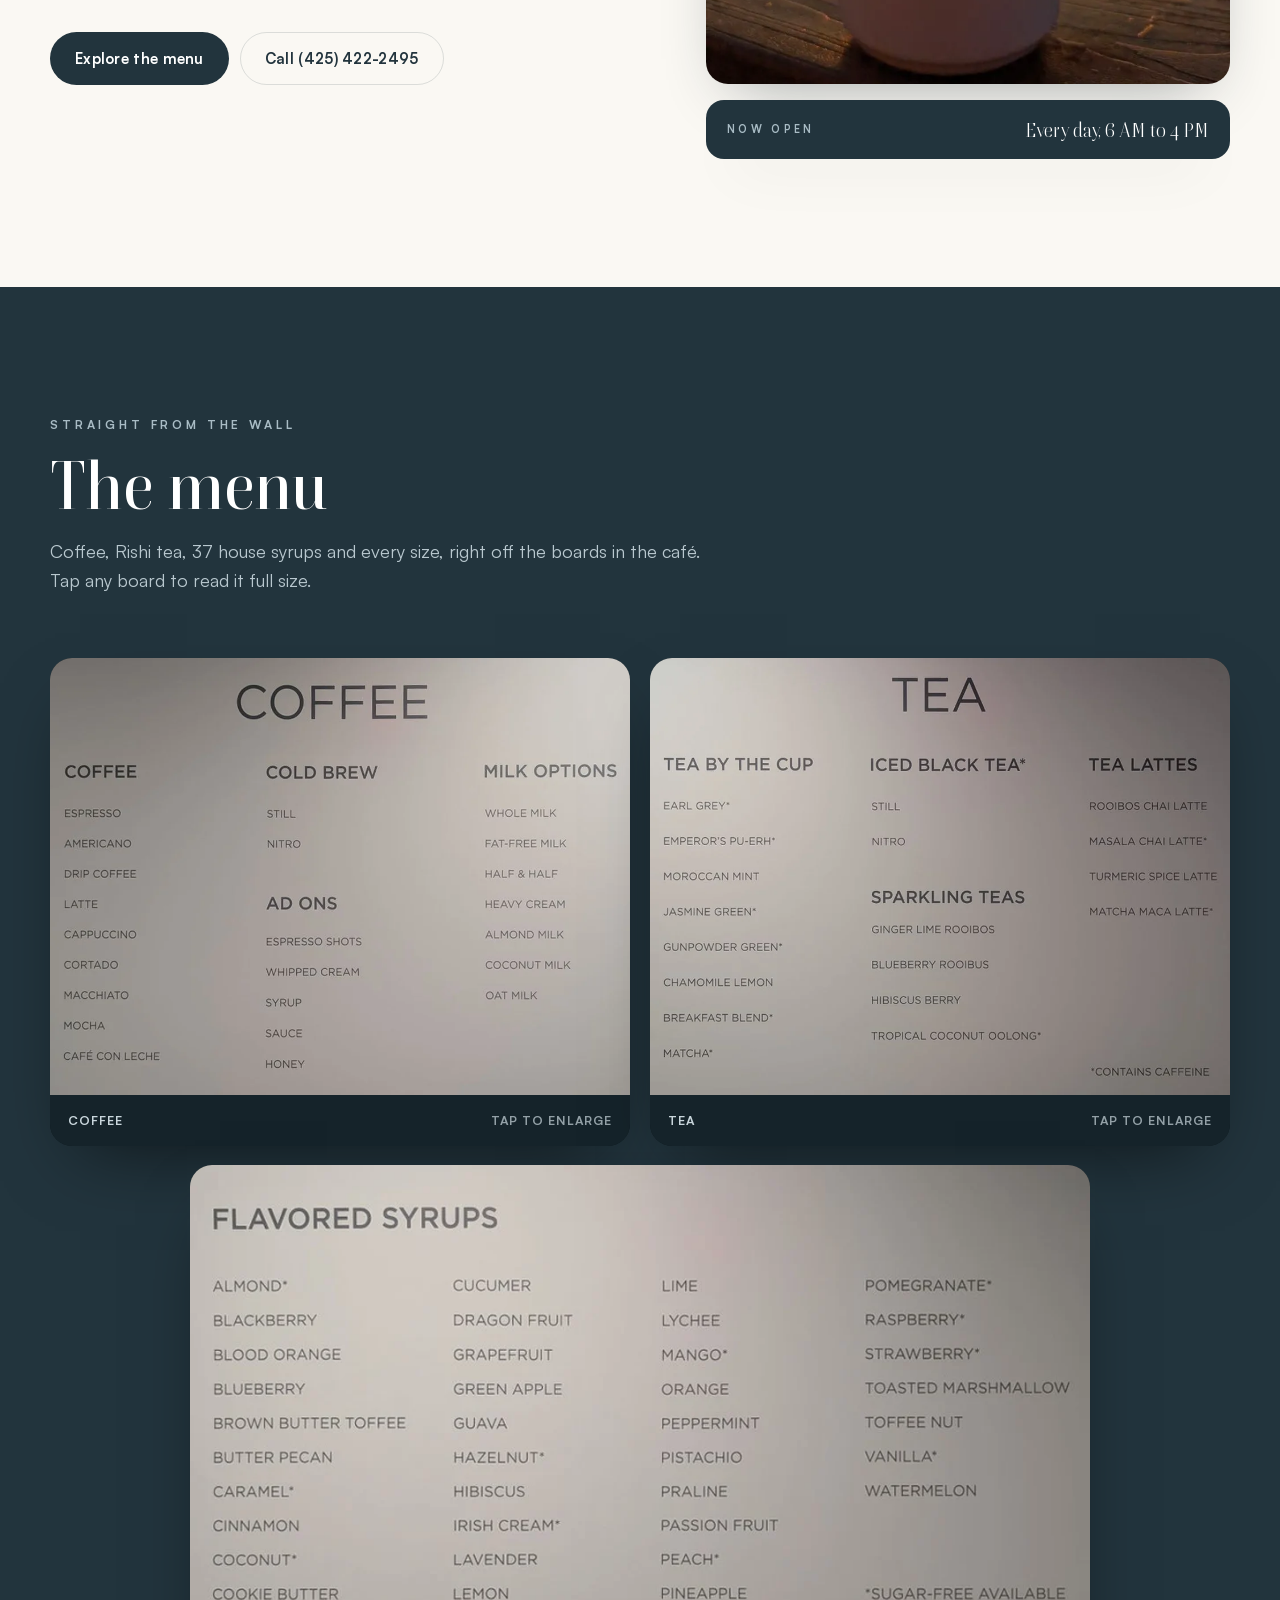
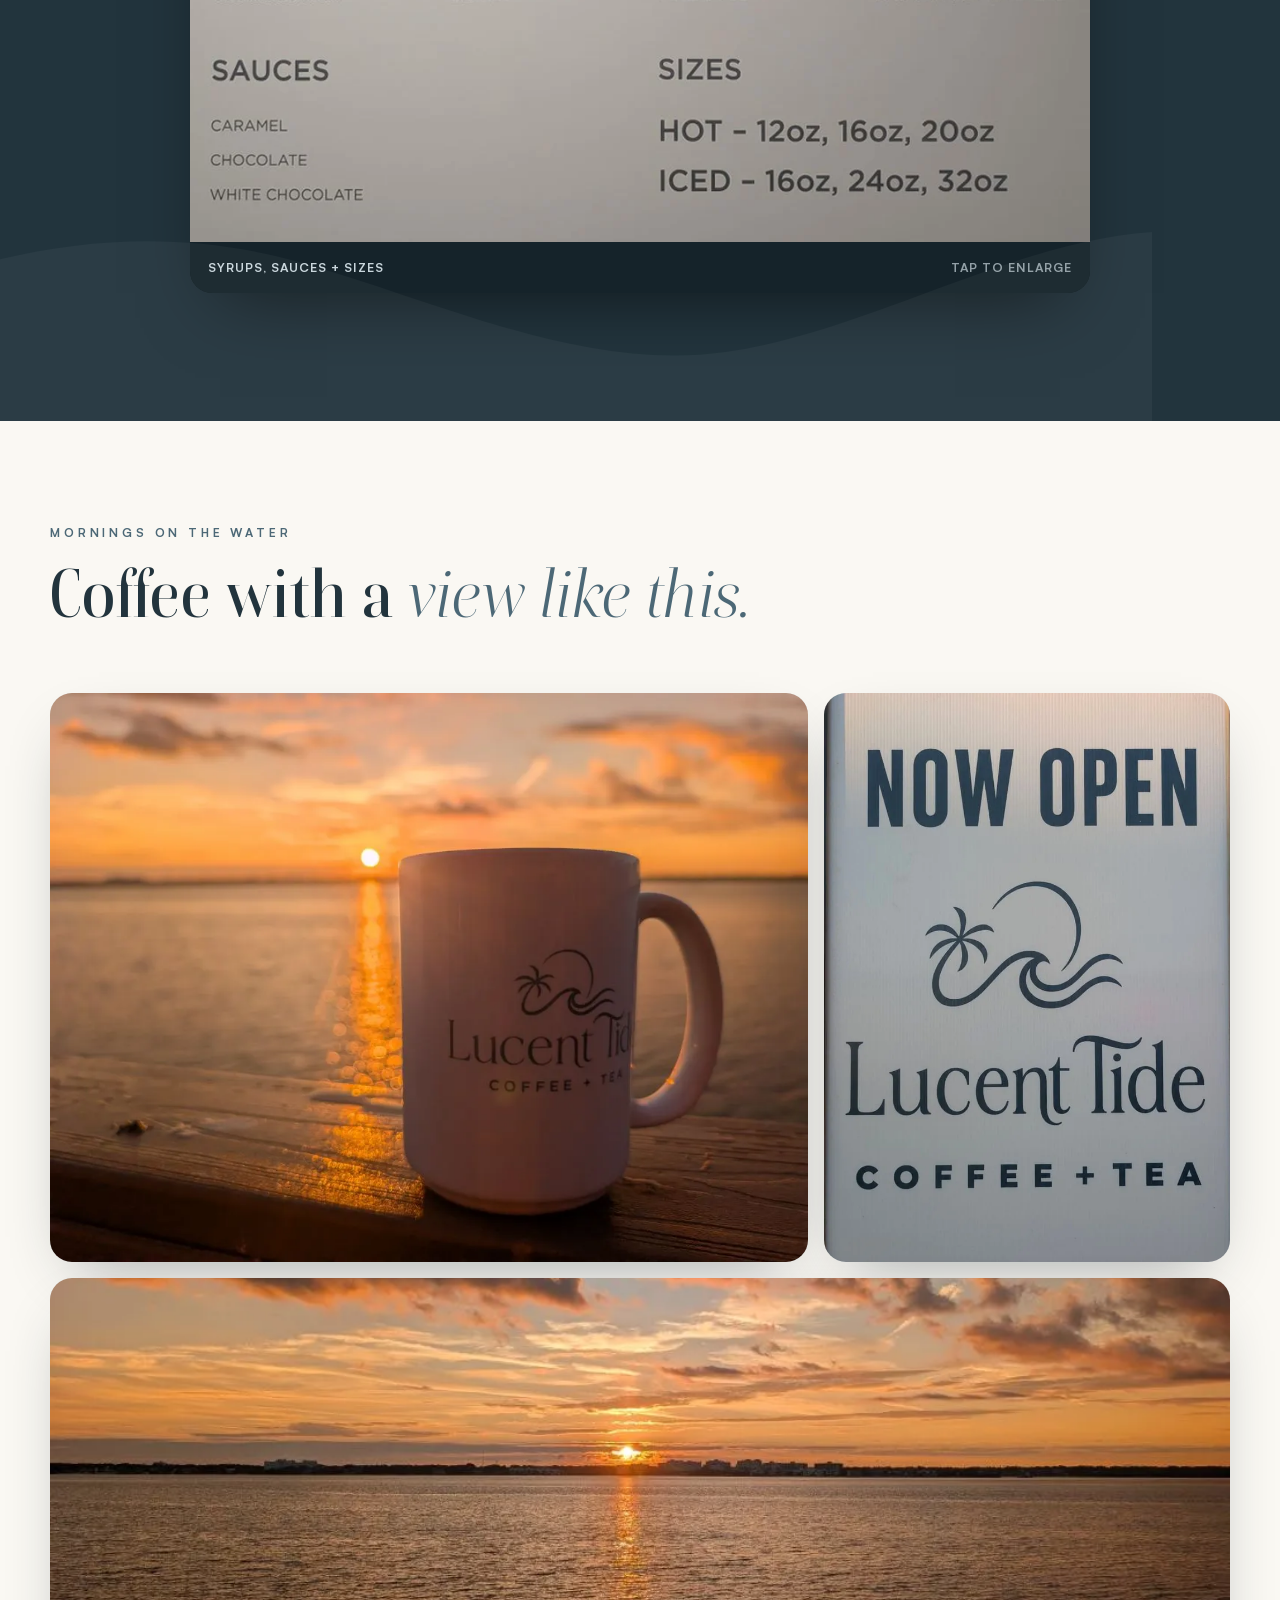
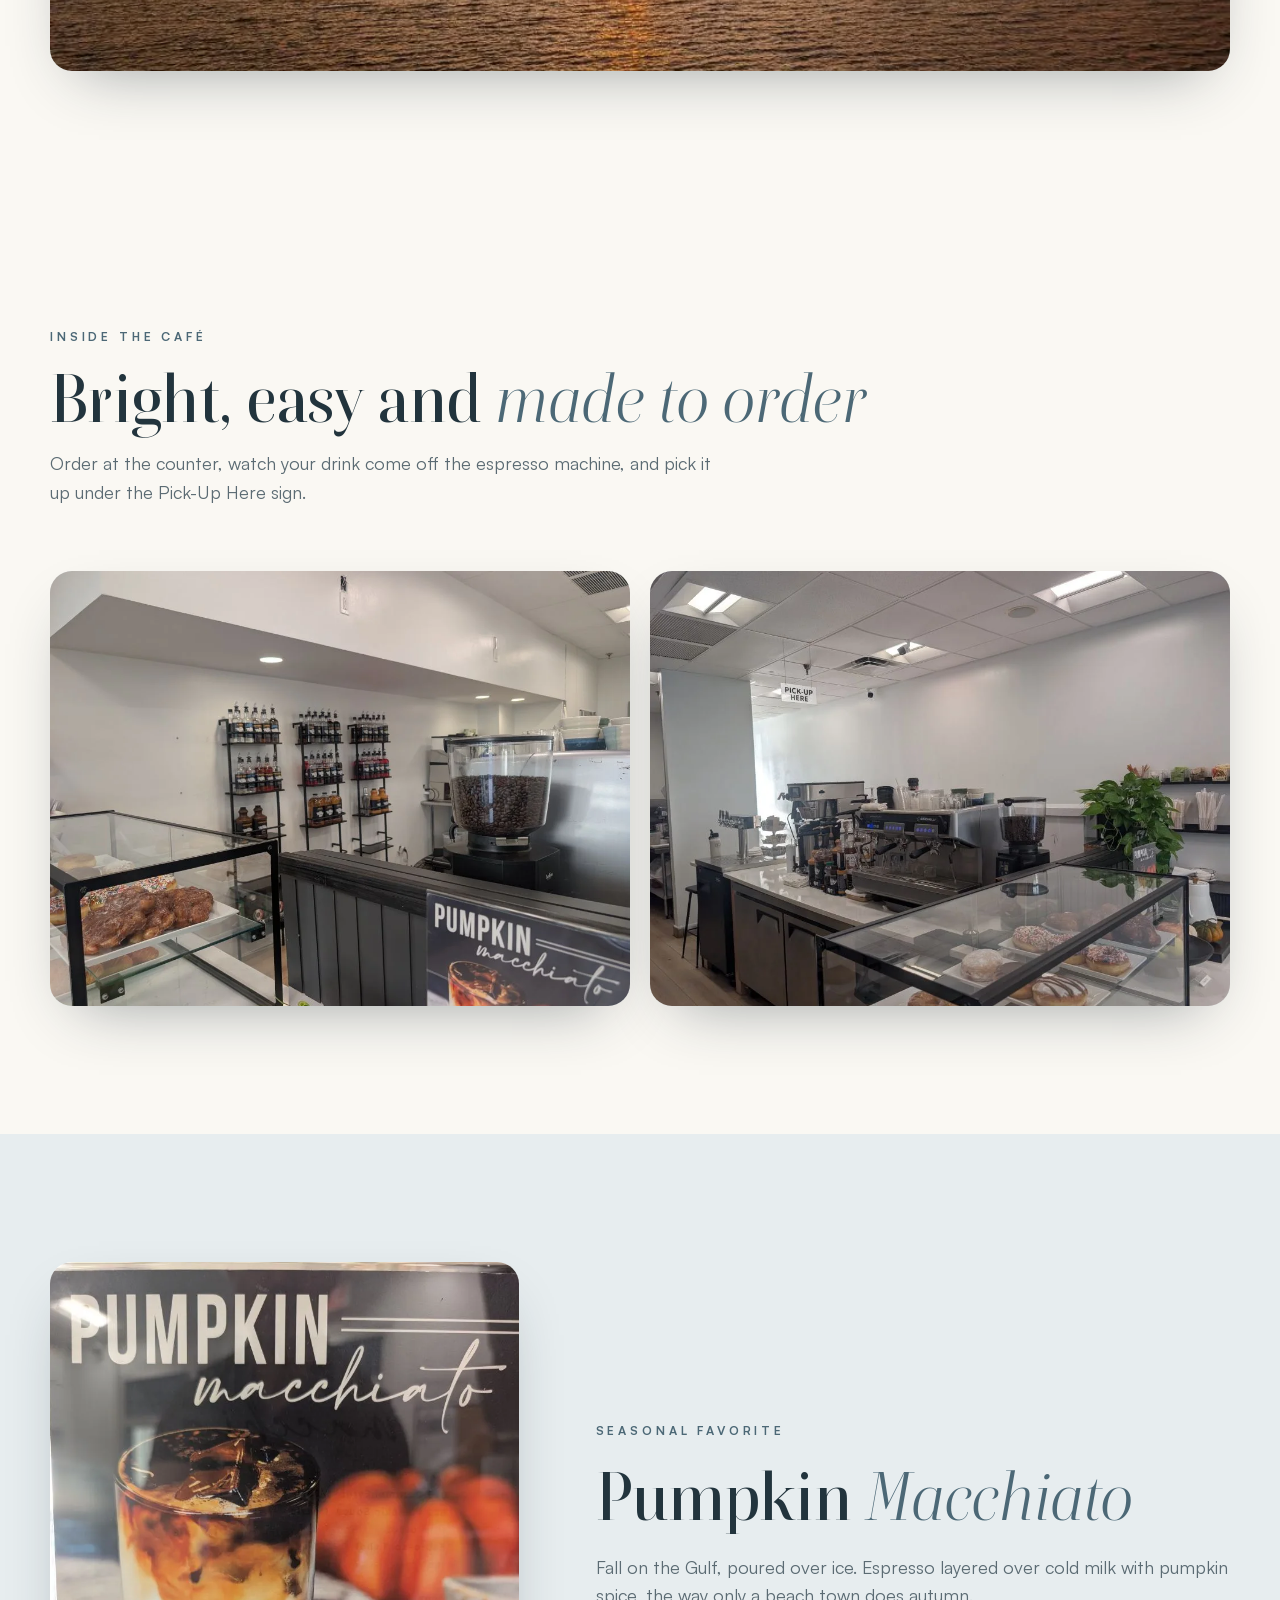
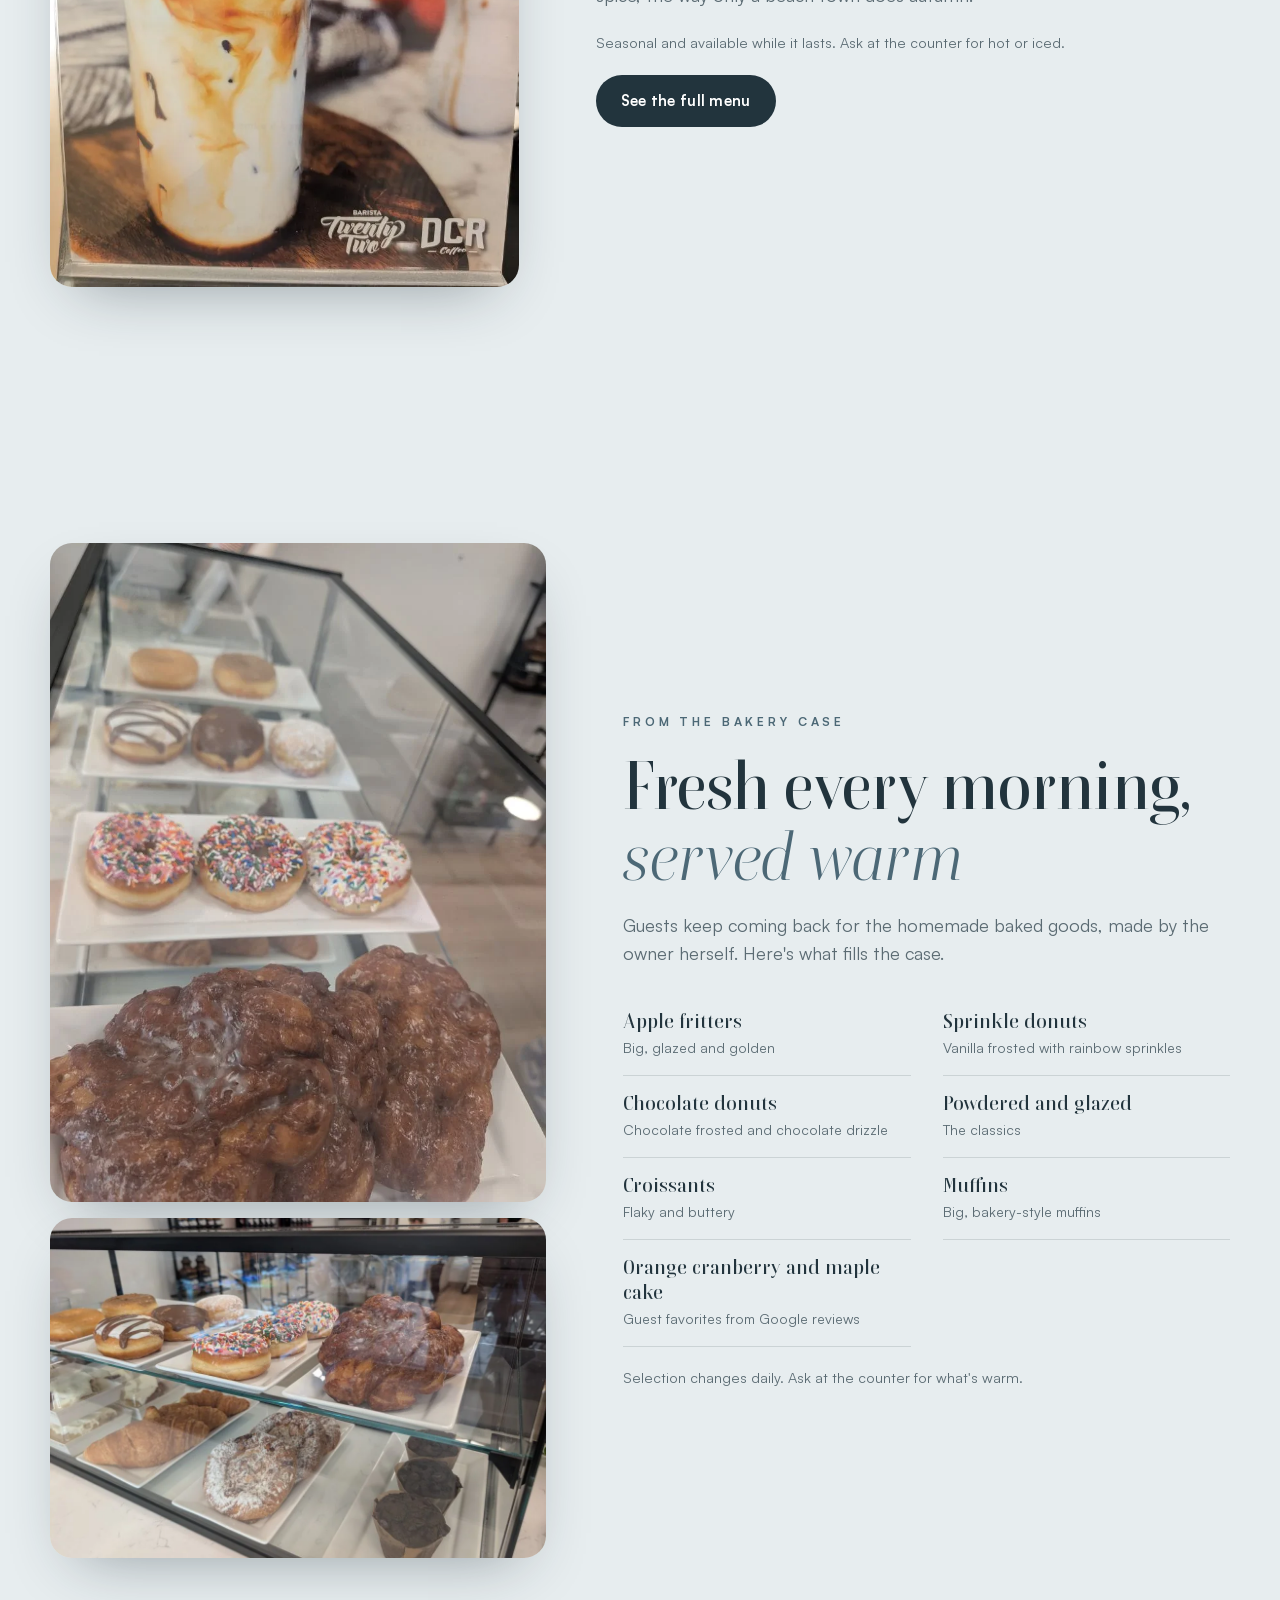
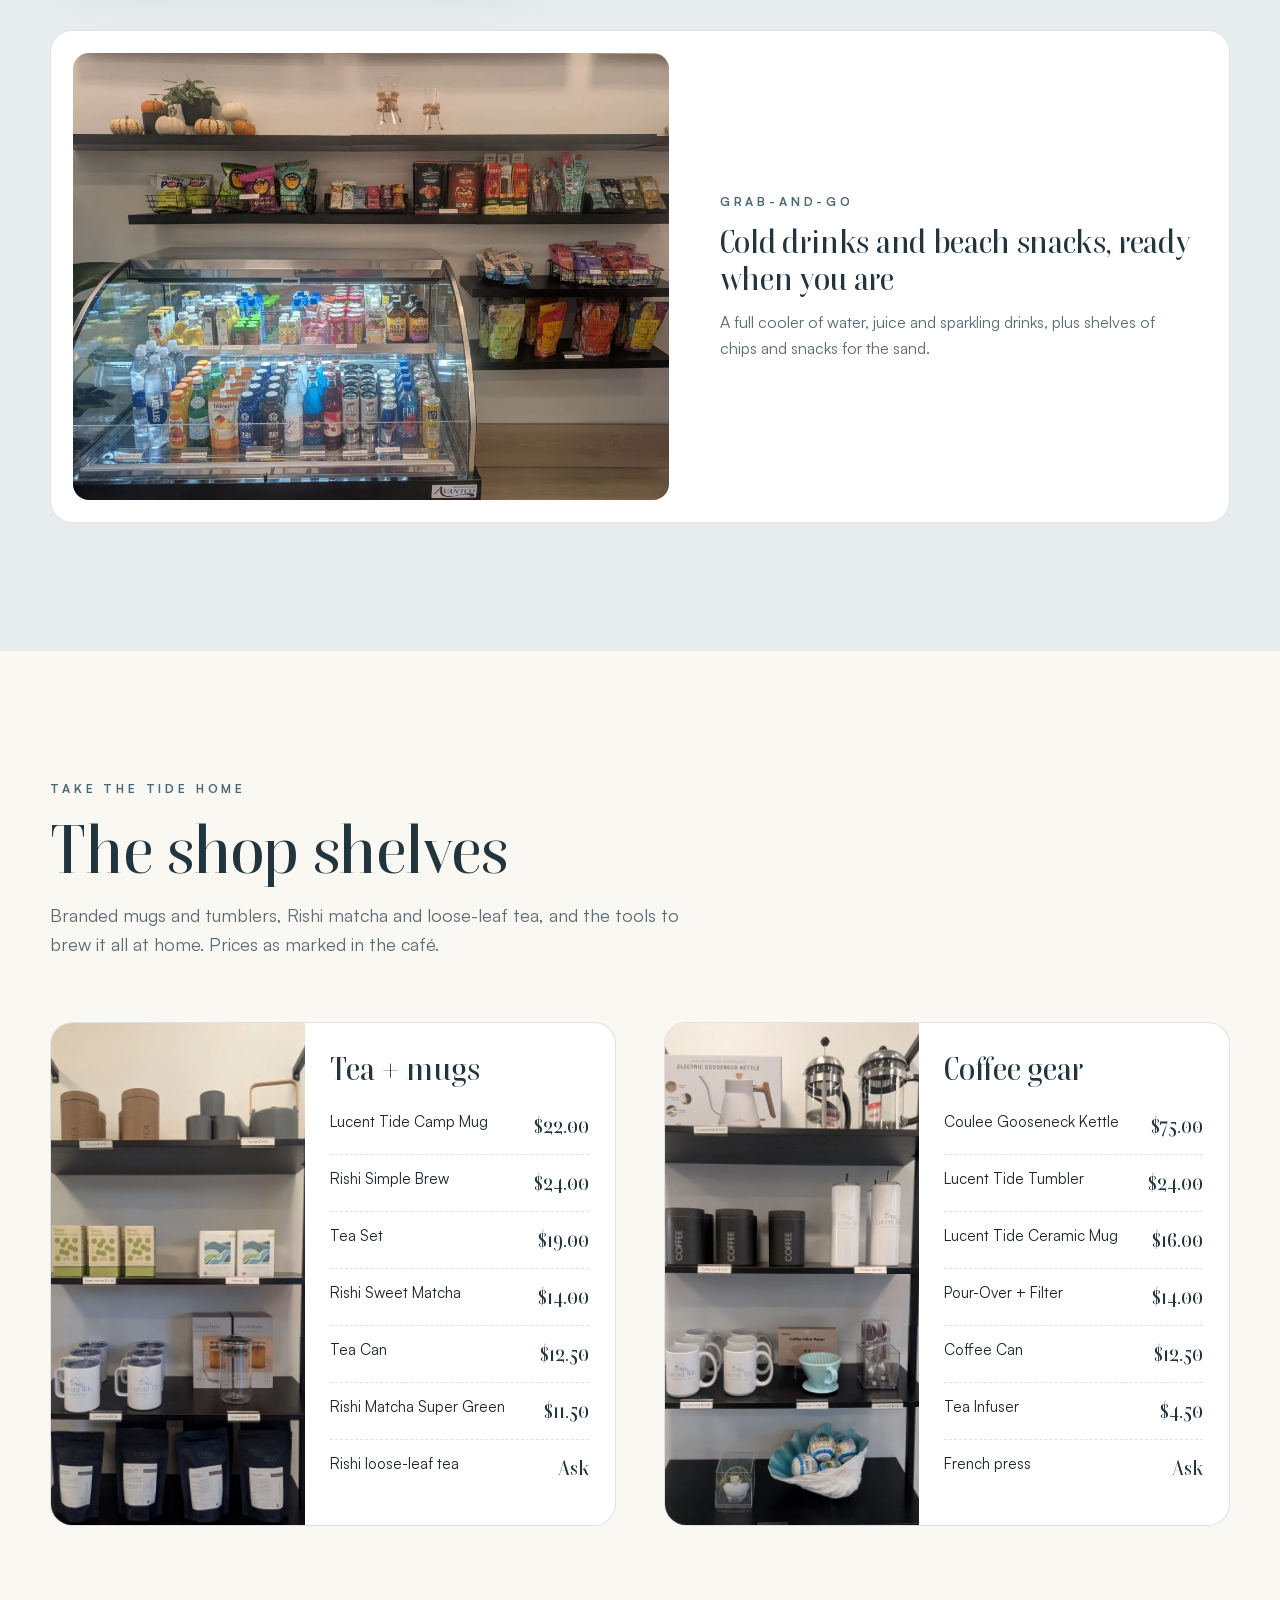
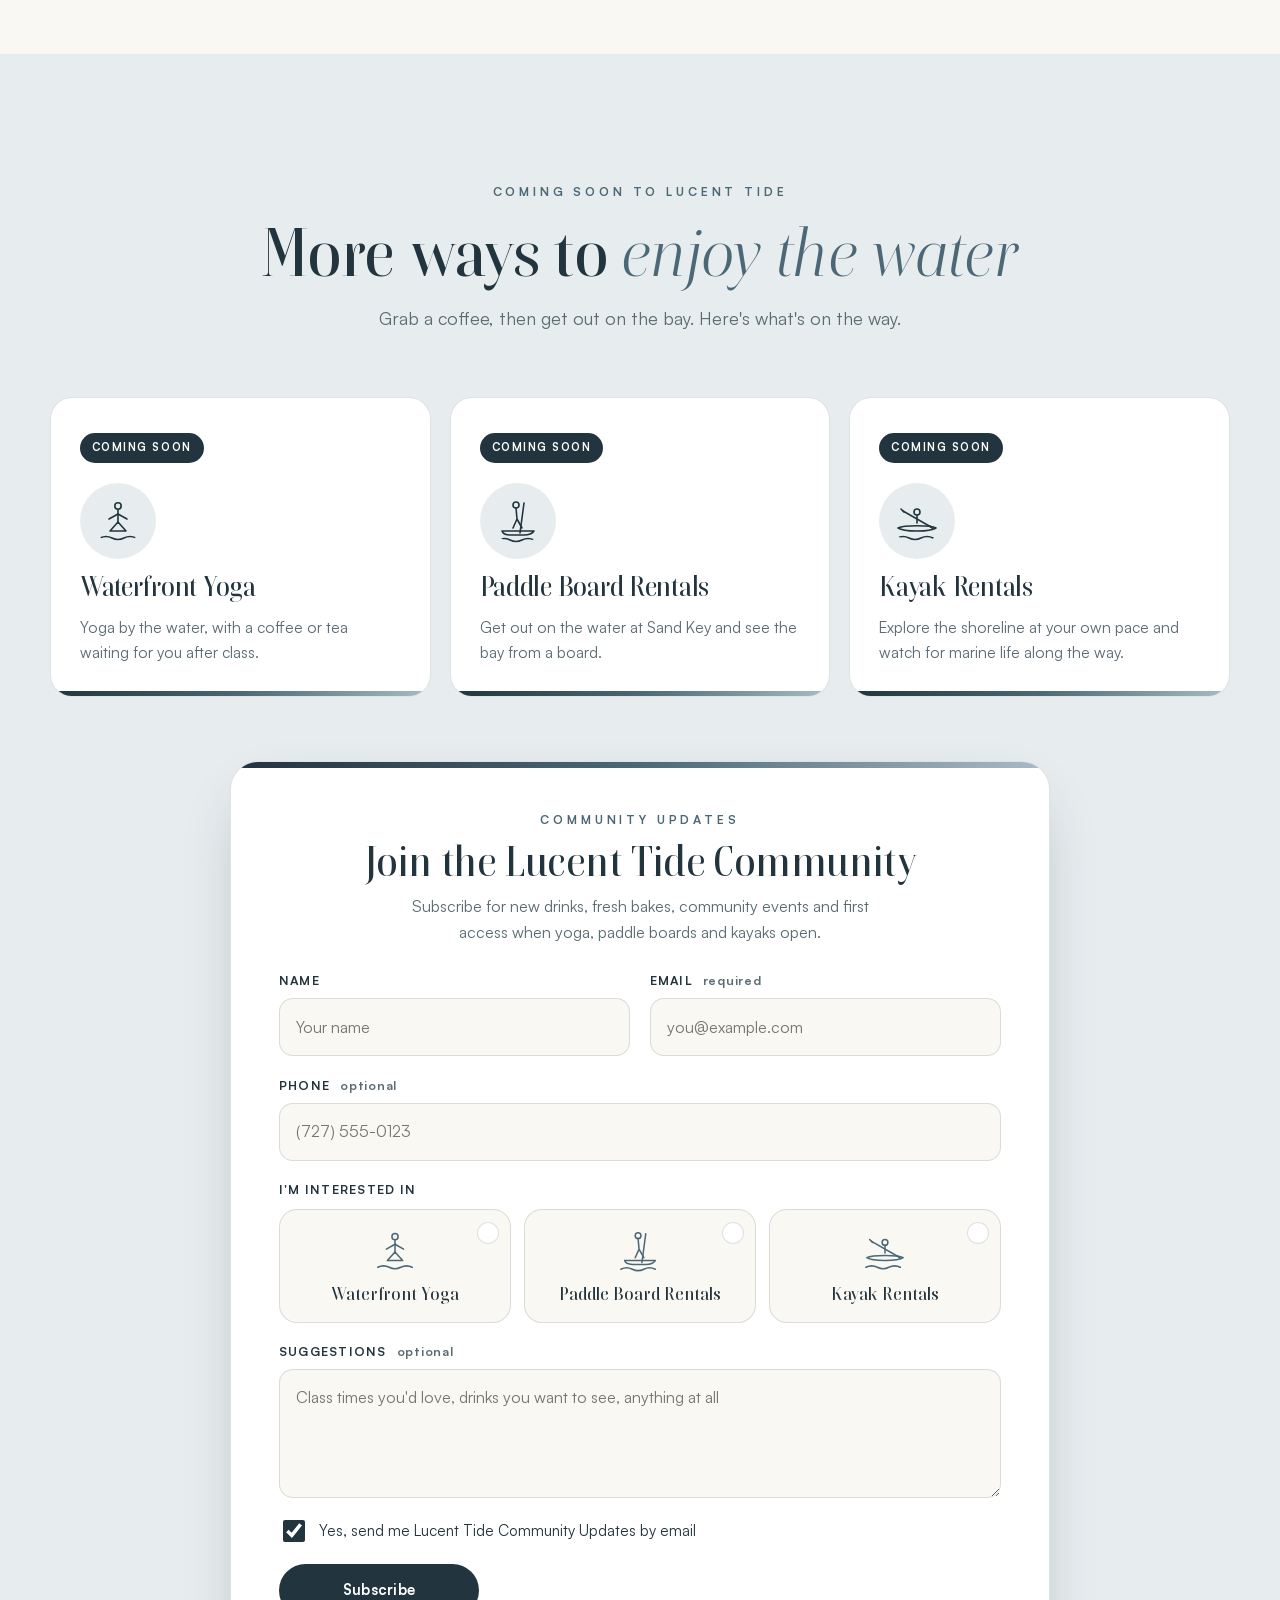
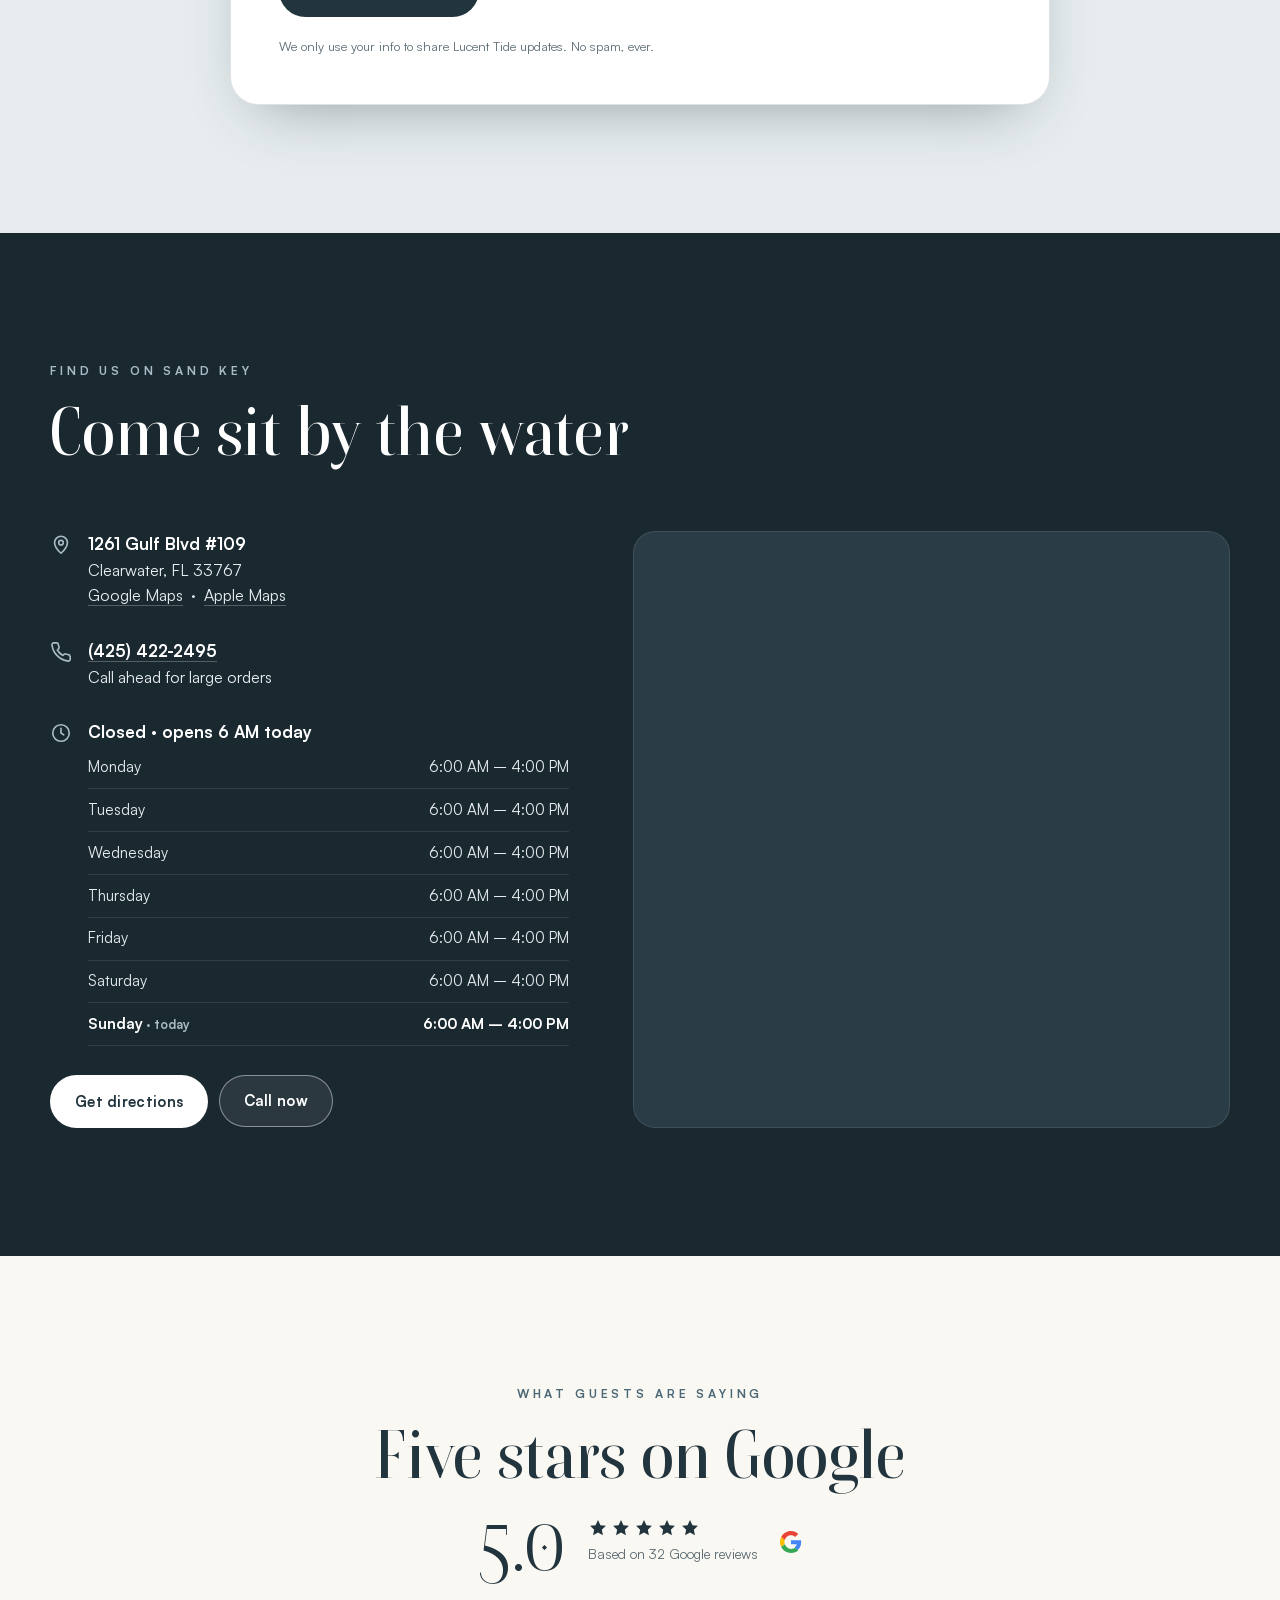
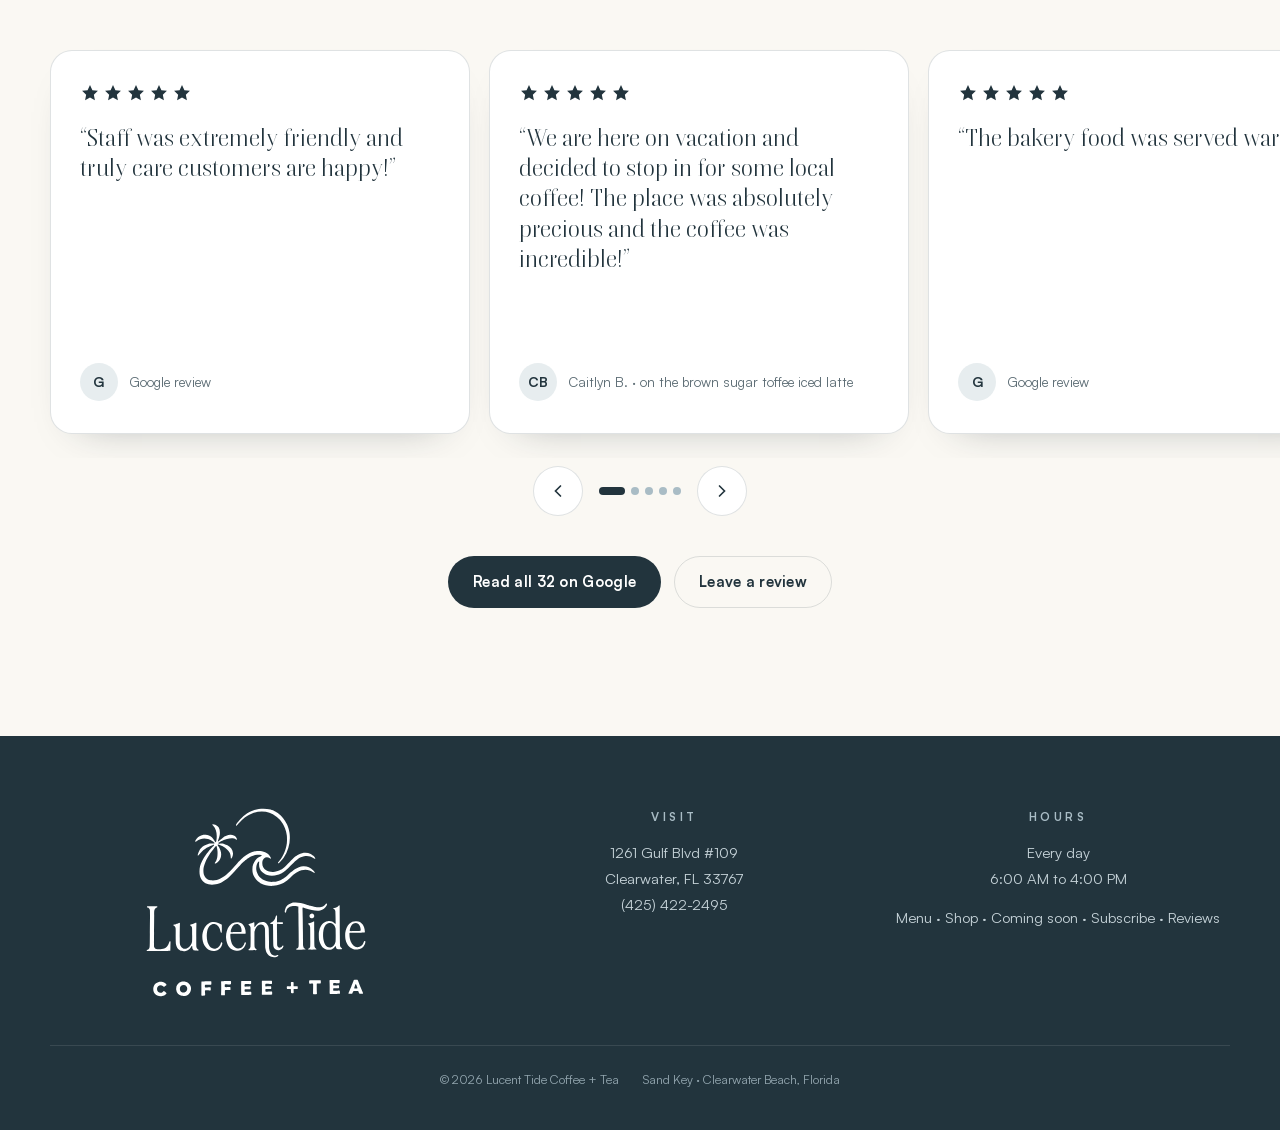
==== commit 9145f729: "Inside: syrup wall first, then counter" ====
--- a/index.html
+++ b/index.html
@@ -15,7 +15,7 @@
 <link rel="preload" href="fonts/boska-500.woff2" as="font" type="font/woff2" crossorigin>
 <link rel="preload" href="fonts/satoshi-500.woff2" as="font" type="font/woff2" crossorigin>
 <link rel="stylesheet" href="fonts.css">
-<link rel="stylesheet" href="styles.css?v=1794151477">
+<link rel="stylesheet" href="styles.css?v=1794151665">
 <script type="application/ld+json">
 {"@context":"https://schema.org","@type":"CafeOrCoffeeShop","name":"Lucent Tide Coffee & Tea","image":"assets/og.jpg","telephone":"+1-425-422-2495","priceRange":"$","servesCuisine":["Coffee","Tea","Bakery"],
 "address":{"@type":"PostalAddress","streetAddress":"1261 Gulf Blvd #109","addressLocality":"Clearwater","addressRegion":"FL","postalCode":"33767","addressCountry":"US"},
@@ -148,8 +148,8 @@
       <p class="lede">Order at the counter, watch your drink come off the espresso machine, and pick it up under the Pick-Up Here sign.</p>
     </div>
     <div class="inside-grid">
+      <button class="board ig rev" data-full="assets/inside-syrups.jpg" data-cap="The syrup wall and coffee grinder"><picture><source srcset="assets/inside-syrups.webp" type="image/webp"><img src="assets/inside-syrups.jpg" alt="Inside Lucent Tide: shelves of flavored syrups on the wall, a coffee grinder full of beans and the Pumpkin Macchiato poster" loading="lazy" width="1020" height="768"></picture></button>
       <button class="board ig rev" data-full="assets/inside-counter.jpg" data-cap="The espresso counter and pick-up"><picture><source srcset="assets/inside-counter.webp" type="image/webp"><img src="assets/inside-counter.jpg" alt="Inside Lucent Tide: the espresso machine and counter, the bakery case and the Pick-Up Here sign" loading="lazy" width="960" height="720"></picture></button>
-      <button class="board ig rev" data-full="assets/inside-syrups.jpg" data-cap="The syrup wall and coffee grinder"><picture><source srcset="assets/inside-syrups.webp" type="image/webp"><img src="assets/inside-syrups.jpg" alt="Inside Lucent Tide: shelves of flavored syrups on the wall, a coffee grinder full of beans and the Pumpkin Macchiato poster" loading="lazy" width="1020" height="768"></picture></button>
     </div>
   </div>
 </section>
@@ -386,6 +386,6 @@
 
 <div class="lb" id="lb" role="dialog" aria-modal="true" aria-label="Enlarged photo"><button id="lbx" aria-label="Close">×</button><img id="lbimg" alt=""><p id="lbcap"></p></div>
 
-<script src="app.js?v=1794151477" defer></script>
+<script src="app.js?v=1794151665" defer></script>
 </body>
 </html>
